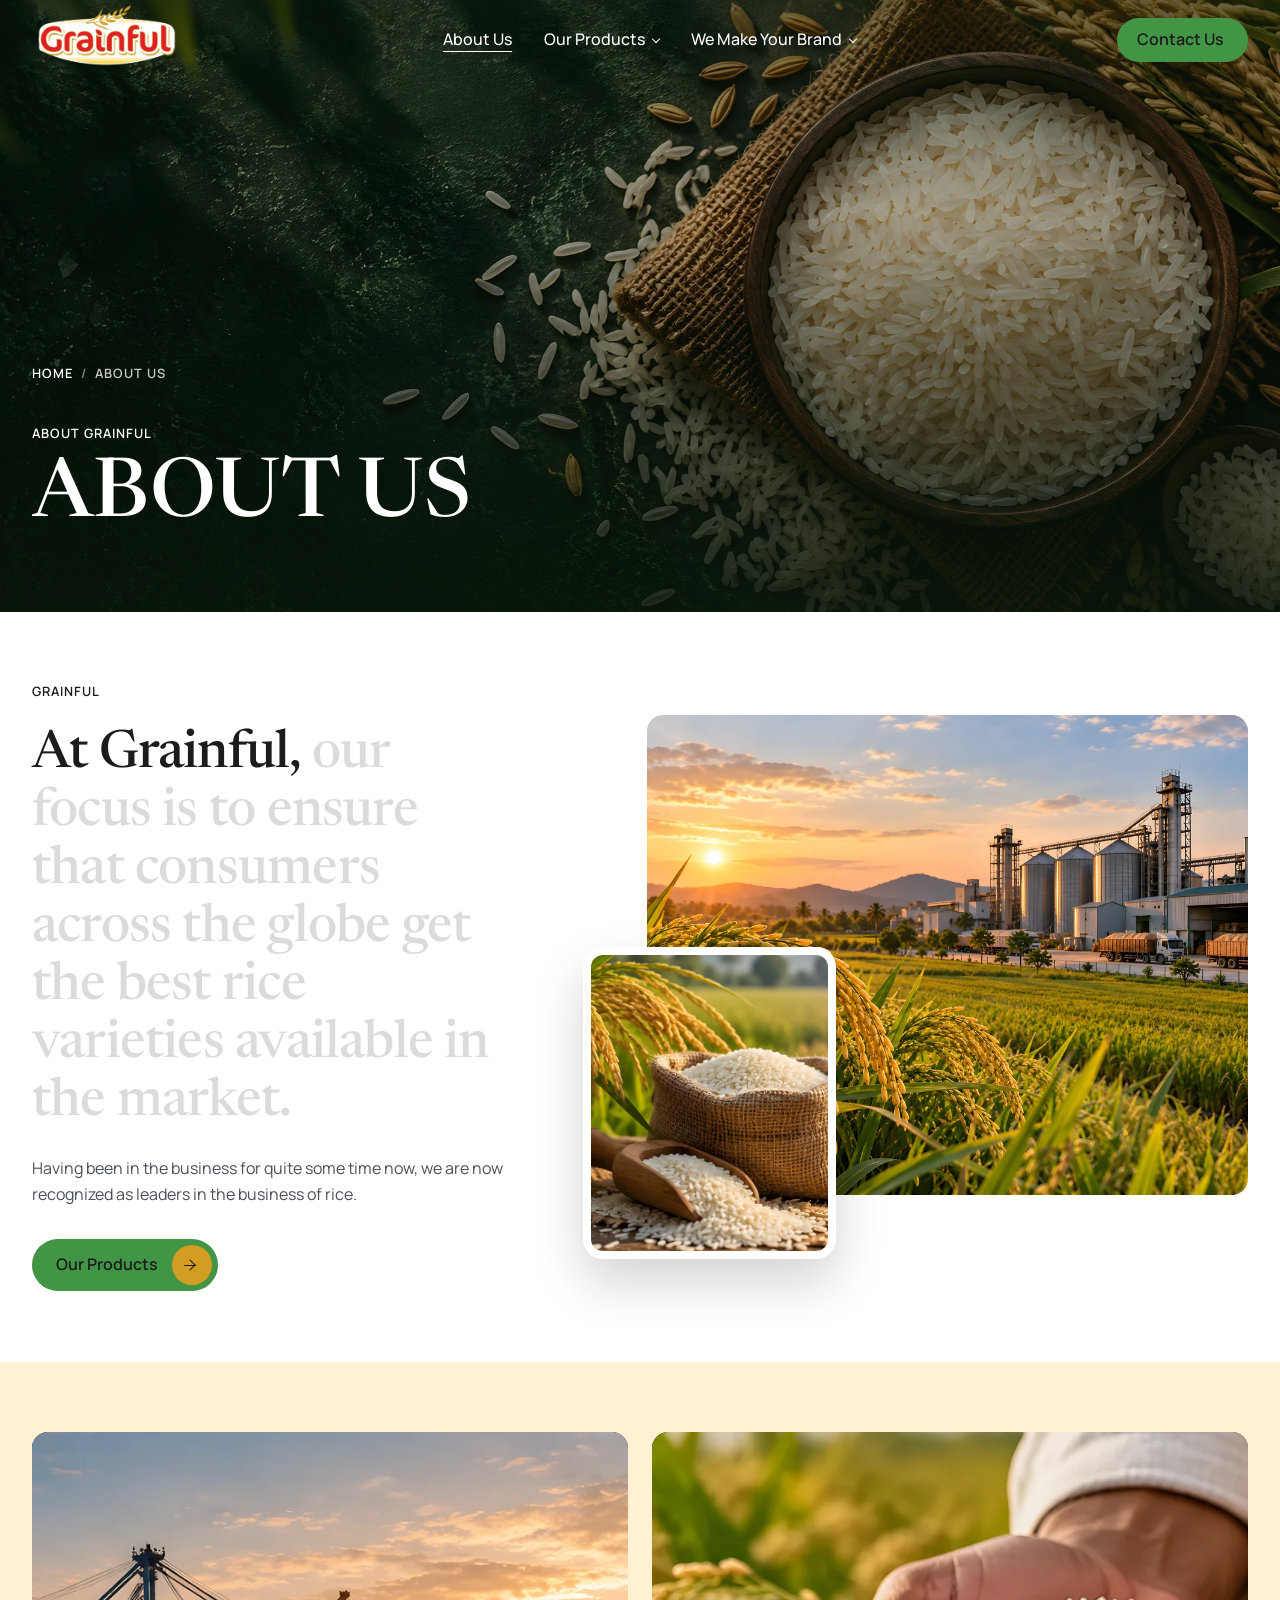
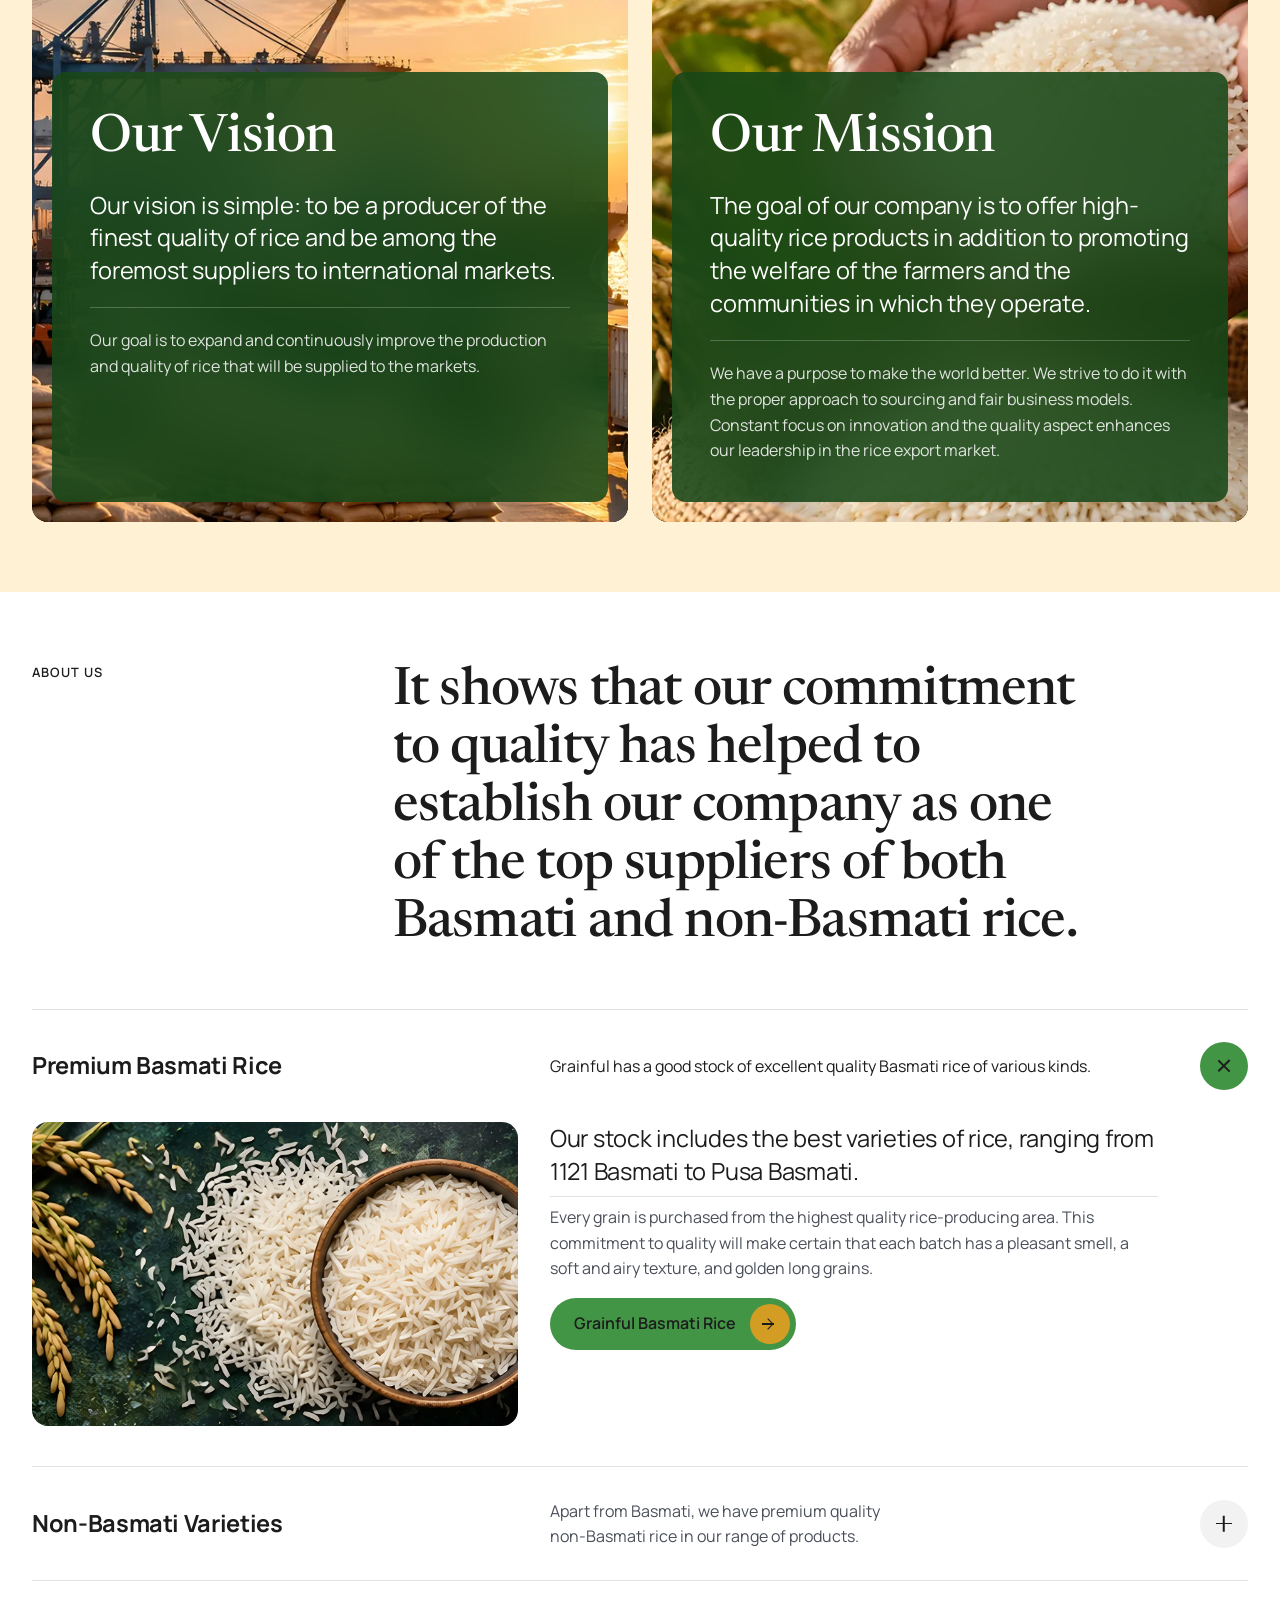
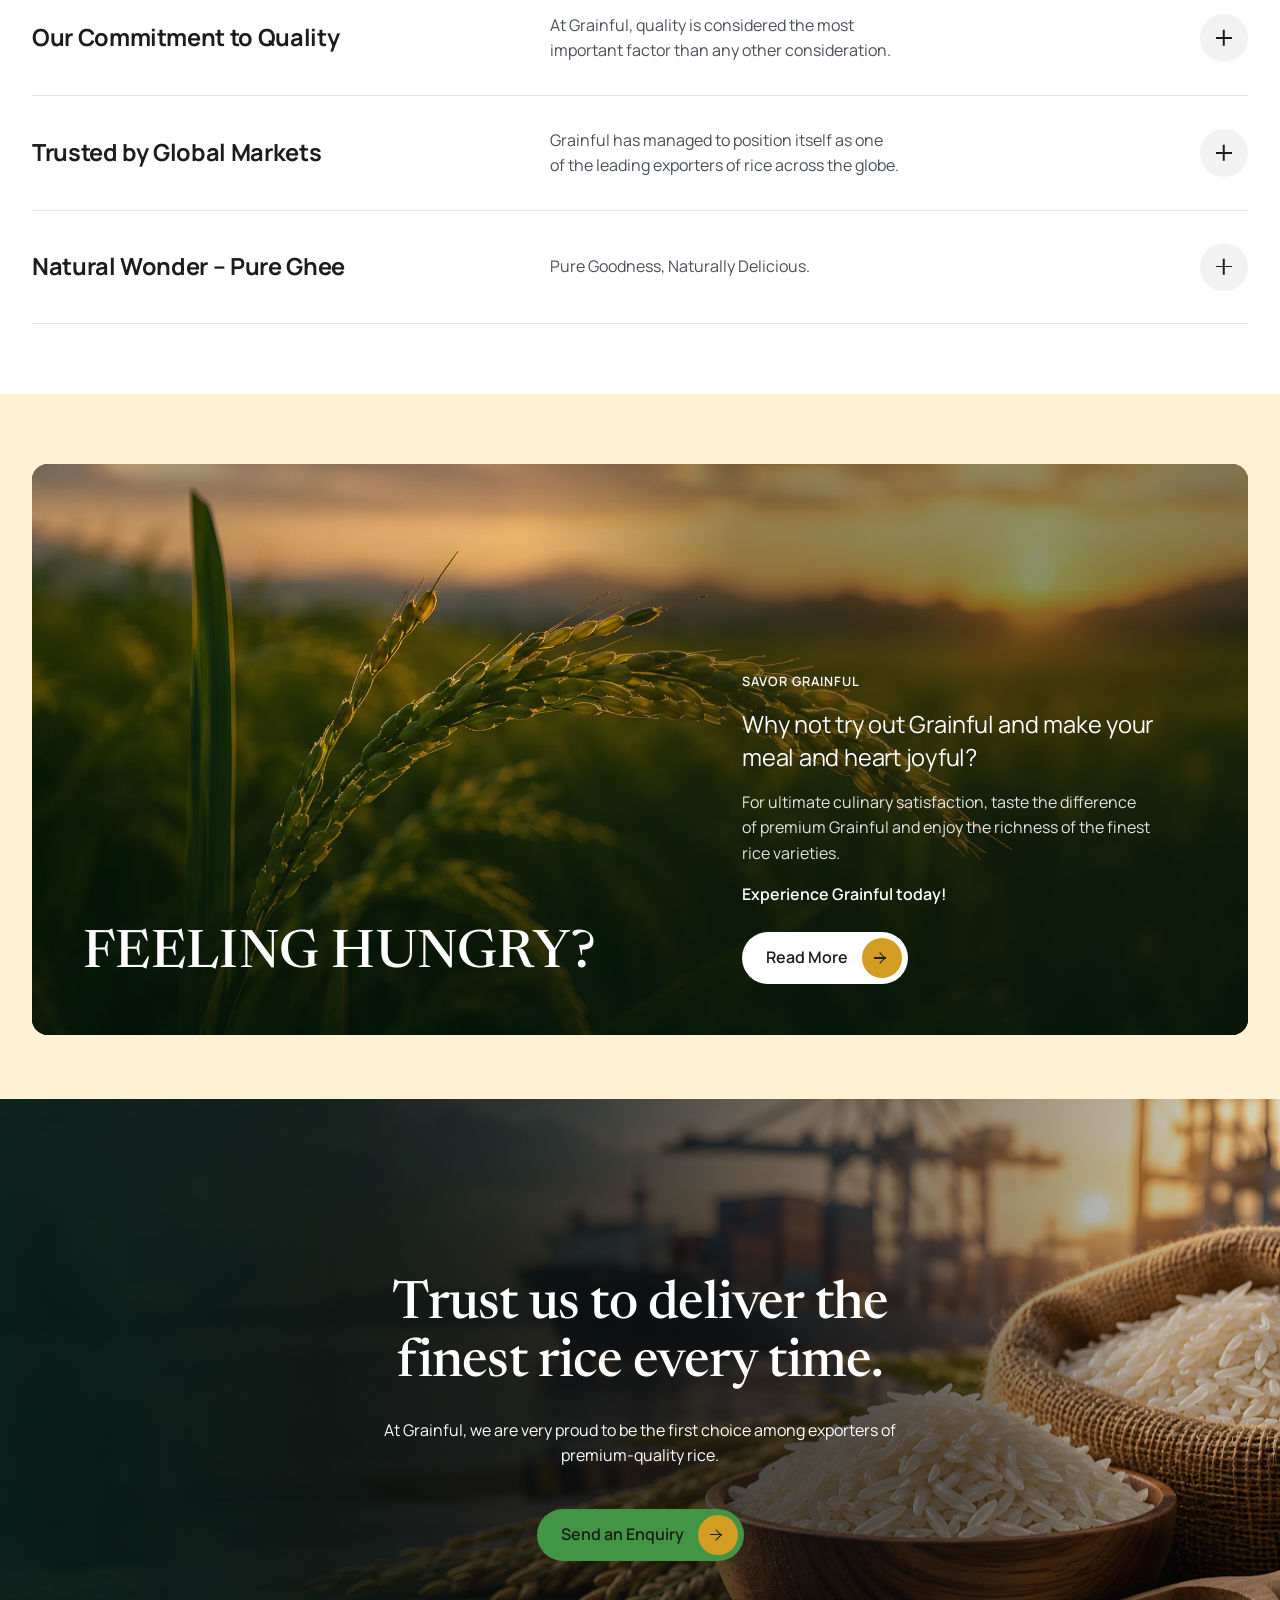
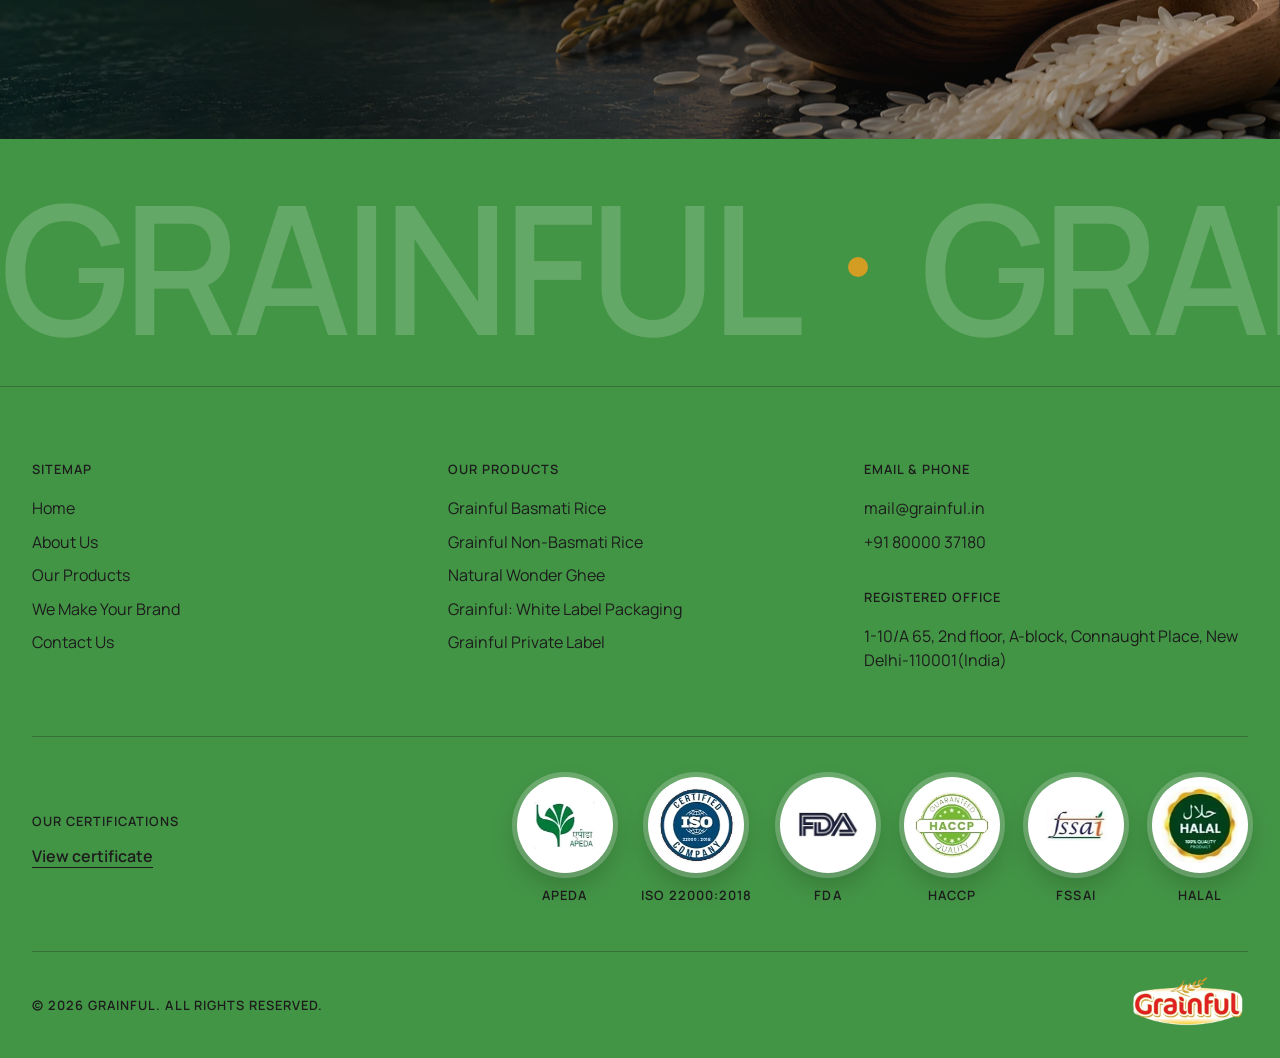
==== about-us/index.html @ a6c2070d "Sona Masoori grade photos: client's own Raw, Steam and Sella images Co-Authored-By: Claude Opus 5.5 " ====
<!DOCTYPE html>
<html lang="en">
<head>
  <meta charset="UTF-8">
  <meta name="viewport" content="width=device-width, initial-scale=1">
  <title>About Us – Grainful</title>
  <meta name="description" content="At Grainful, our focus is to ensure that consumers across the globe get the best rice varieties available in the market.">
  <link rel="canonical" href="../about-us/">
  <meta name="theme-color" content="#439546">
  <meta property="og:type" content="website">
  <meta property="og:site_name" content="Grainful">
  <meta property="og:title" content="About Us – Grainful">
  <meta property="og:description" content="At Grainful, our focus is to ensure that consumers across the globe get the best rice varieties available in the market.">
  <meta property="og:url" content="https://grainful.in/about-us/">
  <meta property="og:image" content="https://grainful.in/wp-content/uploads/2024/09/DC-D0002-JAN-DCC04-GRAINFUL-LOGO-06-01-2025.jpg">
  <link rel="icon" href="../assets/img/grainful-logo-360.webp">
  <link rel="preload" as="font" type="font/woff2" href="../assets/fonts/Manrope-Variable.woff2" crossorigin>
  <link rel="preload" as="font" type="font/woff2" href="../assets/fonts/Newsreader-Variable.woff2" crossorigin>
  <link rel="preload" as="image" href="../assets/img/pages/about-hero.webp" imagesrcset="../assets/img/pages/about-hero-1200.webp 1200w, ../assets/img/pages/about-hero.webp 2560w" imagesizes="100vw">
  <link rel="stylesheet" href="../assets/css/styles.css?v=49f66cb5fb">
</head>
<body>
  <a class="skip" href="#main">Skip to content</a>

  <!-- Header (Himon): logo left, links centre (Our Products and We Make Your Brand open their pages on hover / focus),
       one button right; transparent over the top photo, white once scrolled -->
  <header class="hdr" data-hdr>
    <div class="wrap hdr-in">
      <a class="hdr-logo" href="../"><img src="../assets/img/grainful-logo-360.webp" srcset="../assets/img/grainful-logo-360.webp 360w, ../assets/img/grainful-logo.webp 721w" sizes="150px" alt="Grainful" width="360" height="173"></a>
      <nav class="nav" id="nav" aria-label="Main">
        <ul class="nav-list" role="list">
          <li><a href="../about-us/" aria-current="page">About Us</a></li>
          <li class="has-sub"><a href="../our-products/">Our Products</a>
            <div class="nav-sub"><ul class="nav-sub-in" role="list"><li><a href="../grainful-basmati-rice/">Grainful Basmati Rice</a></li><li><a href="../grainful-non-basmati-rice/">Grainful Non-Basmati Rice</a></li><li><a href="../natural-wonder-ghee/">Natural Wonder Ghee</a></li></ul></div>
          </li>
          <li class="has-sub"><a href="../we-make-your-brand/">We Make Your Brand</a>
            <div class="nav-sub"><ul class="nav-sub-in" role="list"><li><a href="../grainful-white-label-packaging/">Grainful: White Label Packaging</a></li><li><a href="../grainful-private-label/">Grainful Private Label</a></li></ul></div>
          </li>
          <li class="nav-cta-m"><a href="../contact-us/">Contact Us</a></li>
        </ul>
      </nav>
      <a class="btn btn--sm hdr-cta" href="../contact-us/"><span>Contact Us</span></a>
      <button class="burger" type="button" aria-expanded="false" aria-controls="nav" data-burger><span class="sr-only">Menu</span><span class="burger-lines" aria-hidden="true"></span></button>
    </div>
  </header>

  <main id="main" class="inner">
    <!-- Page head (as the home page's hero): grainful.in's banner photo settling under the green shade, the trail of
         pages, the mono label and the title rising line by line -->
    <section class="pg-hero pg-hero--v2">
      <img class="pg-hero-img pg-hero-img--about" src="../assets/img/pages/about-hero.webp" srcset="../assets/img/pages/about-hero-1200.webp 1200w, ../assets/img/pages/about-hero.webp 2560w" sizes="100vw" alt="" width="2560" height="943" fetchpriority="high">
      <div class="wrap pg-hero-in">
        <nav class="crumbs" aria-label="Breadcrumb"><ol role="list"><li><a href="../">Home</a></li><li><span aria-current="page">About Us</span></li></ol></nav>
        <div class="rv-mask pg-hero-label"><p class="label" data-reveal="mask">About Grainful</p></div>
        <h1 class="pg-title"><span class="rv-mask pg-tl"><span data-reveal="mask">About Us</span></span></h1>
      </div>
    </section>

    <!-- Who we are (built as the home page's About): the statement filling in word by word as it scrolls up, the line
         after it and the way on, beside a photo pair — the fields and the mill, a farmer in his field framed over its corner -->
    <section class="pg-sec who" aria-labelledby="ab-intro">
      <div class="wrap who-in">
        <div class="who-txt">
          <div class="rv-mask"><p class="label" data-reveal="mask">Grainful</p></div>
          <h2 id="ab-intro" class="pg-fill who-h" data-fill><span class="fw">At</span> <span class="fw">Grainful,</span> <span class="fw">our</span> <span class="fw">focus</span> <span class="fw">is</span> <span class="fw">to</span> <span class="fw">ensure</span> <span class="fw">that</span> <span class="fw">consumers</span> <span class="fw">across</span> <span class="fw">the</span> <span class="fw">globe</span> <span class="fw">get</span> <span class="fw">the</span> <span class="fw">best</span> <span class="fw">rice</span> <span class="fw">varieties</span> <span class="fw">available</span> <span class="fw">in</span> <span class="fw">the</span> <span class="fw">market.</span></h2>
          <p class="who-p" data-reveal>Having been in the business for quite some time now, we are now recognized as leaders in the business of rice.</p>
          <div data-reveal><a class="btn" href="../our-products/"><span>Our Products</span><i class="btn-arrow" aria-hidden="true"></i></a></div>
        </div>
        <div class="who-pics">
          <figure class="who-main" data-reveal="rise"><img src="../assets/img/pages/about-mill-field.webp" srcset="../assets/img/pages/about-mill-field-1200.webp 1200w, ../assets/img/pages/about-mill-field.webp 2400w" sizes="(max-width: 860px) 100vw, 45vw" alt="Ripe rice in a paddy field at sunset, with a rice mill, silos and loaded trucks behind it" width="2400" height="1600" loading="lazy"></figure>
          <figure class="who-small" data-reveal="rise"><img src="../assets/img/pages/about-sack.webp" srcset="../assets/img/pages/about-sack-600.webp 600w, ../assets/img/pages/about-sack.webp 1000w" sizes="(max-width: 860px) 42vw, 18vw" alt="A jute sack of white rice and a wooden scoop spilling rice, with rice ears and a field behind" width="1000" height="1087" loading="lazy"></figure>
        </div>
      </div>
    </section>

    <!-- Our aim: vision and mission as two tall photo cards, each statement on a frosted deep-green panel (the home
         page's About cards) — the port for international markets, hands holding rice for the farmers and communities -->
    <section class="pg-sec pg-sec--cream" aria-label="Our vision and mission">
      <div class="wrap">
        <ul class="aim2" role="list">
          <li class="aim2-card" data-reveal="rise">
            <img class="aim2-img" srcset="../assets/img/pages/about-vision-port-900.webp 900w, ../assets/img/pages/about-vision-port.webp 1800w" sizes="(max-width: 860px) 100vw, 45vw" src="../assets/img/pages/about-vision-port.webp" alt="A rice port at sunset: cranes, a cargo ship, containers on trucks and stacked rice sacks being moved by forklifts" width="1800" height="1556" loading="lazy">
            <div class="aim2-glass">
              <div class="rv-mask"><h2 class="aim2-h" data-reveal="mask">Our Vision</h2></div>
              <p class="aim2-lead">Our vision is simple: to be a producer of the finest quality of rice and be among the foremost suppliers to international markets.</p>
              <p class="aim2-p">Our goal is to expand and continuously improve the production and quality of rice that will be supplied to the markets.</p>
            </div>
          </li>
          <li class="aim2-card" data-reveal="rise">
            <img class="aim2-img" srcset="../assets/img/pages/about-mission-hands-900.webp 900w, ../assets/img/pages/about-mission-hands.webp 1800w" sizes="(max-width: 860px) 100vw, 45vw" src="../assets/img/pages/about-mission-hands.webp" alt="A farmer’s hands holding white rice over a jute sack, with ripe rice ears behind" width="1800" height="1578" loading="lazy">
            <div class="aim2-glass">
              <div class="rv-mask"><h2 class="aim2-h" data-reveal="mask">Our Mission</h2></div>
              <p class="aim2-lead">The goal of our company is to offer high-quality rice products in addition to promoting the welfare of the farmers and the communities in which they operate.</p>
              <p class="aim2-p">We have a purpose to make the world better. We strive to do it with the proper approach to sourcing and fair business models. Constant focus on innovation and the quality aspect enhances our leadership in the rice export market.</p>
            </div>
          </li>
        </ul>
      </div>
    </section>

    <!-- What we offer and why we are trusted: a list; each row opens to its photo and the full story -->
    <section class="pg-sec" aria-labelledby="ab-pillars">
      <div class="wrap">
        <div class="split pg-split-gap">
          <div class="rv-mask"><p class="label" data-reveal="mask">About Us</p></div>
          <div class="rv-mask"><h2 id="ab-pillars" class="pg-stmt" data-reveal="mask">It shows that our commitment to quality has helped to establish our company as one of the top suppliers of both Basmati and non-Basmati rice.</h2></div>
        </div>
        <ul class="acc" role="list">
          <li class="acc-item is-open" data-acc-item data-reveal>
            <h3 class="acc-h"><button class="acc-btn" type="button" aria-expanded="true" aria-controls="acc-0" data-acc-btn><span class="acc-t">Premium Basmati Rice</span><span class="acc-lead">Grainful has a good stock of excellent quality Basmati rice of various kinds.</span><span class="acc-plus" aria-hidden="true"></span></button></h3>
            <div class="acc-more" id="acc-0"><div class="acc-in"><div class="acc-grid">
              <figure class="acc-img"><img src="../assets/img/pages/acc-basmati.webp" alt="Long-grain basmati rice in a wooden bowl and spilled across dark green stone, with rice ears" width="1600" height="968" loading="lazy"></figure>
              <div class="acc-txt">
                <p class="acc-big">Our stock includes the best varieties of rice, ranging from 1121 Basmati to Pusa Basmati.</p>
                <p class="acc-p">Every grain is purchased from the highest quality rice-producing area. This commitment to quality will make certain that each batch has a pleasant smell, a soft and airy texture, and golden long grains.</p>
                <div><a class="btn" href="../grainful-basmati-rice/"><span>Grainful Basmati Rice</span><i class="btn-arrow" aria-hidden="true"></i></a></div>
              </div>
            </div></div></div>
          </li>
          <li class="acc-item" data-acc-item data-reveal>
            <h3 class="acc-h"><button class="acc-btn" type="button" aria-expanded="false" aria-controls="acc-1" data-acc-btn><span class="acc-t">Non-Basmati Varieties</span><span class="acc-lead">Apart from Basmati, we have premium quality non-Basmati rice in our range of products.</span><span class="acc-plus" aria-hidden="true"></span></button></h3>
            <div class="acc-more" id="acc-1"><div class="acc-in"><div class="acc-grid">
              <figure class="acc-img"><img src="../assets/img/pages/acc-varieties.webp" alt="Bowls of white, red, short-grain and parboiled rice on a wooden board" width="1600" height="968" loading="lazy"></figure>
              <div class="acc-txt">
                <p class="acc-big">These varieties come from the most productive lands of India.</p>
                <p class="acc-p">Whether the rice is required for consumption on a daily basis or on a festive occasion, we have products that fit the need. With Grainful customers find that they can enjoy superior quality rice that can be prepared in different ways to suit the consumer’s taste buds.</p>
                <div><a class="btn" href="../grainful-non-basmati-rice/"><span>Grainful Non-Basmati Rice</span><i class="btn-arrow" aria-hidden="true"></i></a></div>
              </div>
            </div></div></div>
          </li>
          <li class="acc-item" data-acc-item data-reveal>
            <h3 class="acc-h"><button class="acc-btn" type="button" aria-expanded="false" aria-controls="acc-2" data-acc-btn><span class="acc-t">Our Commitment to Quality</span><span class="acc-lead">At Grainful, quality is considered the most important factor than any other consideration.</span><span class="acc-plus" aria-hidden="true"></span></button></h3>
            <div class="acc-more" id="acc-2"><div class="acc-in"><div class="acc-grid">
              <figure class="acc-img"><img src="../assets/img/pages/acc-quality.webp" alt="Rice passing under lit inspection units on a sorting line" width="1600" height="968" loading="lazy"></figure>
              <div class="acc-txt">
                <p class="acc-big">We incorporate modern technology in farming while embracing conventional practices of farming.</p>
                <p class="acc-p">This means that every grain that is processed is GMO-free and rich in its natural nutritional value. From the fields to your kitchen, we make sure our rice meets the highest standards.</p>
              </div>
            </div></div></div>
          </li>
          <li class="acc-item" data-acc-item data-reveal>
            <h3 class="acc-h"><button class="acc-btn" type="button" aria-expanded="false" aria-controls="acc-3" data-acc-btn><span class="acc-t">Trusted by Global Markets</span><span class="acc-lead">Grainful has managed to position itself as one of the leading exporters of rice across the globe.</span><span class="acc-plus" aria-hidden="true"></span></button></h3>
            <div class="acc-more" id="acc-3"><div class="acc-in"><div class="acc-grid">
              <figure class="acc-img"><img src="../assets/img/pages/acc-markets.webp" alt="A forklift loading sacks of rice beside a container ship at a port" width="1600" height="968" loading="lazy"></figure>
              <div class="acc-txt">
                <p class="acc-big">Some of our products are consumed by consumers from many countries all over the world.</p>
                <p class="acc-p">Our customers trust us because we have maintained high-quality rice that is consistent with their expectations. Every shipment is a manifestation of our commitment to quality.</p>
              </div>
            </div></div></div>
          </li>
          <li class="acc-item" data-acc-item data-reveal>
            <h3 class="acc-h"><button class="acc-btn" type="button" aria-expanded="false" aria-controls="acc-4" data-acc-btn><span class="acc-t">Natural Wonder – Pure Ghee</span><span class="acc-lead">Pure Goodness, Naturally Delicious.</span><span class="acc-plus" aria-hidden="true"></span></button></h3>
            <div class="acc-more" id="acc-4"><div class="acc-in"><div class="acc-grid">
              <figure class="acc-img"><img src="../assets/img/pages/acc-ghee.webp" alt="Golden ghee pouring from a wooden spoon into a glass jar beside a brass pot" width="1600" height="968" loading="lazy"></figure>
              <div class="acc-txt">
                <p class="acc-big">Experience the rich aroma, authentic taste, and golden goodness of Natural Wonder Ghee.</p>
                <p class="acc-p">Perfect for everyday cooking, traditional Indian dishes, and adding a delicious finishing touch to your meals. From soft rotis to homemade sweets, bring a touch of richness and tradition to every bite.</p>
                <p class="acc-list-h">Why Choose Natural Wonder Ghee?</p>
                <ul class="ticks acc-ticks" role="list">
                  <li><svg class="tick" viewBox="0 0 24 24" aria-hidden="true" focusable="false"><circle cx="12" cy="12" r="12"/><path d="M7 12.5l3.2 3.2L17 9"/></svg><span>Rich, authentic flavour</span></li>
                  <li><svg class="tick" viewBox="0 0 24 24" aria-hidden="true" focusable="false"><circle cx="12" cy="12" r="12"/><path d="M7 12.5l3.2 3.2L17 9"/></svg><span>Delicious aroma and smooth texture</span></li>
                  <li><svg class="tick" viewBox="0 0 24 24" aria-hidden="true" focusable="false"><circle cx="12" cy="12" r="12"/><path d="M7 12.5l3.2 3.2L17 9"/></svg><span>Perfect for cooking, frying, and traditional sweets</span></li>
                  <li><svg class="tick" viewBox="0 0 24 24" aria-hidden="true" focusable="false"><circle cx="12" cy="12" r="12"/><path d="M7 12.5l3.2 3.2L17 9"/></svg><span>A versatile addition to your everyday meals</span></li>
                </ul>
                <p class="acc-tag">Natural Wonder Ghee – A Golden Touch to Every Meal.</p>
                <div><a class="btn" href="../natural-wonder-ghee/"><span>Natural Wonder Ghee</span><i class="btn-arrow" aria-hidden="true"></i></a></div>
              </div>
            </div></div></div>
          </li>
        </ul>
      </div>
    </section>

    <!-- Savor Grainful, built as the home page's hero: a photo panel under the hero's green shade (the photo settling from
         112%), the question in the hero's headline type at the foot on the left, the label, invitation and button on the
         right (columns 9–12) -->
    <section class="pg-sec pg-sec--cream savor2-sec" aria-labelledby="ab-savor">
      <div class="wrap">
        <div class="savor2" data-reveal="rise">
          <img class="savor2-img" src="../assets/img/pages/about-savor-v2.webp" srcset="../assets/img/pages/about-savor-v2-1200.webp 1200w, ../assets/img/pages/about-savor-v2.webp 2560w" sizes="100vw" alt="A ripening rice ear in a paddy field at sunset" width="2560" height="966" loading="lazy">
          <div class="savor2-in">
            <div class="rv-mask savor2-hm"><h2 id="ab-savor" class="savor2-h" data-reveal="mask">Feeling hungry?</h2></div>
            <div class="savor2-side">
              <p class="label savor2-label" data-reveal>Savor Grainful</p>
              <p class="savor2-lead" data-reveal>Why not try out Grainful and make your meal and heart joyful?</p>
              <p class="savor2-p" data-reveal>For ultimate culinary satisfaction, taste the difference of premium Grainful and enjoy the richness of the finest rice varieties.</p>
              <p class="savor2-strong" data-reveal>Experience Grainful today!</p>
              <div data-reveal><a class="btn btn--light" href="../we-make-your-brand/"><span>Read More</span><i class="btn-arrow" aria-hidden="true"></i></a></div>
            </div>
          </div>
        </div>
      </div>
    </section>

  </main>

  <!-- Closing call to action + footer (Himon): photo band with a centred line and button, then the green footer with the
       site map and contact details, and the name set very large at the foot -->
  <section class="cta cta--port" aria-labelledby="cta-title">
    <img class="cta-img" src="../assets/img/cta-port.webp" srcset="../assets/img/cta-port-800.webp 800w, ../assets/img/cta-port.webp 2560w" sizes="100vw" alt="" width="2560" height="1441" loading="lazy">
    <div class="wrap cta-in" data-reveal>
      <h2 id="cta-title" class="cta-title">Trust us to deliver the finest rice every time.</h2>
      <p class="cta-text">At Grainful, we are very proud to be the first choice among exporters of premium-quality rice.</p>
      <a class="btn" href="../contact-us/"><span>Send an Enquiry</span><i class="btn-arrow" aria-hidden="true"></i></a>
    </div>
  </section>

  <footer class="ftr">
    <!-- the name set very large, sliding left without end (two identical halves; stops with reduced motion) -->
    <div class="ftr-mega" aria-hidden="true"><div class="ftr-mega-track"><span class="ftr-word">GRAINFUL</span><i class="ftr-dot"></i><span class="ftr-word">GRAINFUL</span><i class="ftr-dot"></i><span class="ftr-word">GRAINFUL</span><i class="ftr-dot"></i><span class="ftr-word">GRAINFUL</span><i class="ftr-dot"></i><span class="ftr-word">GRAINFUL</span><i class="ftr-dot"></i><span class="ftr-word">GRAINFUL</span><i class="ftr-dot"></i></div></div>
    <div class="wrap">
      <div class="ftr-grid">
        <div>
          <h2 class="flabel">Sitemap</h2>
          <ul class="flist" role="list">
            <li><a href="../">Home</a></li>
            <li><a href="../about-us/">About Us</a></li>
            <li><a href="../our-products/">Our Products</a></li>
            <li><a href="../we-make-your-brand/">We Make Your Brand</a></li>
            <li><a href="../contact-us/">Contact Us</a></li>
          </ul>
        </div>
        <div>
          <h2 class="flabel">Our Products</h2>
          <ul class="flist" role="list">
            <li><a href="../grainful-basmati-rice/">Grainful Basmati Rice</a></li>
            <li><a href="../grainful-non-basmati-rice/">Grainful Non-Basmati Rice</a></li>
            <li><a href="../natural-wonder-ghee/">Natural Wonder Ghee</a></li>
            <li><a href="../grainful-white-label-packaging/">Grainful: White Label Packaging</a></li>
            <li><a href="../grainful-private-label/">Grainful Private Label</a></li>
          </ul>
        </div>
        <div>
          <h2 class="flabel">Email &amp; Phone</h2>
          <ul class="flist" role="list">
            <li><a href="mailto:mail@grainful.in">mail@grainful.in</a></li>
            <li><a href="tel:+918000037180">+91 80000 37180</a></li>
          </ul>
          <h2 class="flabel flabel--gap">Registered Office</h2>
          <address>1-10/A 65, 2nd floor, A-block, Connaught Place, New Delhi-110001(India)</address>
        </div>
      </div>
      <!-- Our certifications: the six badges from grainful.in's certificate, each on a white medallion of the same size
           with its name beneath; the link opens the full certificate -->
      <div class="ftr-certs">
        <div class="ftr-certs-head">
          <h2 class="flabel">Our Certifications</h2>
          <a class="ftr-certs-link" href="../assets/img/pages/certificate.webp" target="_blank" rel="noopener">View certificate<span class="sr-only"> (opens in a new tab)</span></a>
        </div>
        <ul class="seals" role="list">
          <li class="seal seal--mark"><span class="seal-disc"><img src="../assets/img/certs/apeda.webp" alt="" width="208" height="162" loading="lazy"></span><span class="seal-name">APEDA</span></li>
          <li class="seal"><span class="seal-disc"><img src="../assets/img/certs/iso.webp" alt="" width="284" height="282" loading="lazy"></span><span class="seal-name">ISO 22000:2018</span></li>
          <li class="seal seal--mark"><span class="seal-disc"><img src="../assets/img/certs/fda.webp" alt="" width="266" height="116" loading="lazy"></span><span class="seal-name">FDA</span></li>
          <li class="seal"><span class="seal-disc"><img src="../assets/img/certs/haccp.webp" alt="" width="296" height="256" loading="lazy"></span><span class="seal-name">HACCP</span></li>
          <li class="seal seal--mark"><span class="seal-disc"><img src="../assets/img/certs/fssai.webp" alt="" width="192" height="100" loading="lazy"></span><span class="seal-name">FSSAI</span></li>
          <li class="seal"><span class="seal-disc"><img src="../assets/img/certs/halal.webp" alt="" width="212" height="214" loading="lazy"></span><span class="seal-name">Halal</span></li>
        </ul>
      </div>
      <div class="ftr-bottom">
        <p>© <span data-year>2026</span> Grainful. All Rights Reserved.</p>
        <a class="ftr-logo" href="../"><img src="../assets/img/grainful-logo-360.webp" alt="Grainful home" width="360" height="173" loading="lazy"></a>
      </div>
    </div>
  </footer>

  <script src="../assets/js/main.js?v=20546c6482" defer></script>
</body>
</html>
---- assets/css/styles.css ----
/* ==========================================================================
   Grainful – Homepage on the Himon template (himon.framer.website)
   Layout, type scale and section patterns follow Himon: Geist / Geist Mono, a label column on the left of large
   statements, very large titles, pill buttons, coloured tiles, a band with a running step line, a photo call to action
   and a footer with the name set very large.
   Colours come from the Grainful logo and site (client decision, Oct 2026):
     green #439546  grainful.in brand green: buttons, How We Work band, footer
     red   #e31e25  logo wordmark: highlights (the reviews card, "Read more" links)
     gold  #d39d23  logo wheat ear: small details (the arrow circle in buttons, step markers)
     cream #fff2d4  logo glow: Our Assurance band
   Contrast: white on green is 3.6:1, so text on green is large (≥ 24px) when white and ink (#1c1c1c, 4.6:1) otherwise.
   White on red is 4.7:1. Gold is never used for text.
   ========================================================================== */

/* Type (client spec, 27 Oct 2026): Newsreader for the hero H1 and section H2s, Manrope for everything else (H3s, text,
   navigation, buttons, labels). Both SIL OFL, latin subset; Newsreader carries its optical-size axis. */
@font-face { font-family: "Manrope"; src: url("../fonts/Manrope-Variable.woff2") format("woff2"); font-weight: 200 800; font-display: swap; }
@font-face { font-family: "Newsreader"; src: url("../fonts/Newsreader-Variable.woff2") format("woff2"); font-weight: 200 800; font-display: swap; }

:root {
  --green: #439546;
  --red: #e31e25;
  --gold: #d39d23;
  --cream: #fff2d4;
  --ink: #1c1c1c;
  --grey: #4a4f59;
  --muted: #696a6d;
  --mist: #f2f2f2;
  --white: #ffffff;
  --line: rgba(28, 28, 28, .12);
  --head: "Manrope", "Helvetica Neue", Arial, sans-serif;
  --sans: "Manrope", "Helvetica Neue", Arial, sans-serif;
  --serif: "Newsreader", Georgia, "Times New Roman", serif;
  --mono: var(--sans); /* the small uppercase labels were Geist Mono; they are now Manrope eyebrows */
  /* the type scale: desktop (1440px) / phone (390px), fluid in between */
  --fs-h1: clamp(2.875rem, 1.9rem + 4vw, 5.5rem);          /* 88 / 46 */
  --fs-h2: clamp(2.1875rem, 1.7rem + 2vw, 3.5rem);         /* 56 / 35 */
  --fs-h3: clamp(1.3125rem, 1.243rem + .286vw, 1.5rem);    /* 24 / 21 */
  --fs-body: 1rem;                                         /* 16 / 16 */
  --fs-eyebrow: clamp(.75rem, .727rem + .095vw, .8125rem); /* 13 / 12 */
  --pad: 2rem;
  --gap: 6.5rem; /* the space at the top and foot of a home page section (was 9rem: too much between sections) */
  --ease: cubic-bezier(.22, .61, .36, 1);
}

*, *::before, *::after { box-sizing: border-box; }
html { -webkit-text-size-adjust: 100%; scroll-behavior: smooth; }
body { margin: 0; background: var(--white); color: var(--ink); font-family: var(--sans); font-size: var(--fs-body); line-height: 1.6; letter-spacing: 0; -webkit-font-smoothing: antialiased; }
img { display: block; max-width: 100%; height: auto; }
h1, h2, h3, p, dl, dd, figure, blockquote, ul, ol { margin: 0; }
ul[role="list"], ol[role="list"] { padding: 0; list-style: none; }
h1, h2, h3 { text-wrap: balance; } /* even heading lines */
p, figcaption { text-wrap: pretty; } /* no single word left alone on a last line */
a { color: inherit; }
button { font: inherit; color: inherit; }
:focus-visible { outline: 2px solid var(--red); outline-offset: 3px; }
.sr-only { position: absolute !important; width: 1px; height: 1px; padding: 0; margin: -1px; overflow: hidden; clip: rect(0 0 0 0); white-space: nowrap; border: 0; }
.skip { position: absolute; left: 1rem; top: -4rem; z-index: 100; padding: .75rem 1rem; border-radius: 2rem; background: var(--ink); color: var(--white); text-decoration: none; }
.skip:focus { top: 1rem; }

.wrap { width: 100%; max-width: 90rem; margin: 0 auto; padding: 0 var(--pad); }

/* Himon's small mono label (no marker: Grainful uses none) */
.label { font-family: var(--mono); font-size: .875rem; font-weight: 400; line-height: 1.5; letter-spacing: .02em; text-transform: uppercase; color: var(--ink); }

/* large statements: a label column on the left, the statement from about a quarter in */
.split { display: grid; grid-template-columns: minmax(0, 1fr) minmax(0, 2.6fr); gap: 2rem; align-items: start; }
.statement { font-size: clamp(2rem, 4.45vw, 4rem); font-weight: 500; line-height: 1.1; letter-spacing: -.05em; color: var(--ink); }
.mega { font-size: clamp(3.5rem, 8.4vw, 7.5rem); font-weight: 500; line-height: 1; letter-spacing: -.04em; color: var(--ink); }

/* pill button (Himon): label + round arrow. Green with ink text, 4.6:1 */
.btn {
  display: inline-flex; align-items: center; gap: .875rem; min-height: 3.25rem; padding: .375rem .375rem .375rem 1.5rem;
  border-radius: 3rem; background: var(--green); color: var(--ink); font-size: 1rem; font-weight: 600; letter-spacing: -.01em;
  text-decoration: none; transition: background-color .3s var(--ease);
}
.btn:hover { background: #4fa752; }
.btn--sm { min-height: 2.75rem; padding-left: 1.25rem; font-size: .9375rem; }
.btn-arrow { position: relative; display: inline-block; flex: none; width: 2.5rem; height: 2.5rem; border-radius: 50%; background: var(--gold); transition: transform .35s var(--ease); }
.btn--sm .btn-arrow { width: 2rem; height: 2rem; }
.btn-arrow::before { /* arrow → drawn in CSS */
  content: ""; position: absolute; left: 50%; top: 50%; width: .5rem; height: .5rem; margin: -.25rem 0 0 -.375rem;
  border-top: 1.5px solid var(--ink); border-right: 1.5px solid var(--ink); transform: rotate(45deg);
}
.btn-arrow::after { content: ""; position: absolute; left: 50%; top: 50%; width: .75rem; height: 1.5px; margin: -.75px 0 0 -.5rem; background: var(--ink); }
.btn:hover .btn-arrow { transform: rotate(-45deg); }
.btn:not(:has(.btn-arrow)) { padding-right: 1.5rem; }

/* ---------- Header ---------- */
.hdr { position: fixed; inset: 0 0 auto; z-index: 50; transition: background-color .35s var(--ease), box-shadow .35s var(--ease); }
.hdr-in { display: flex; align-items: center; gap: 2rem; height: 5rem; }
.hdr-logo { flex: none; }
.hdr-logo img { width: 9.375rem; height: auto; }
.nav { margin: 0 auto; }
.nav-list { display: flex; gap: 2rem; }
.nav-list a { font-size: 1rem; font-weight: 500; letter-spacing: -.02em; color: var(--white); text-decoration: none; }
.nav-list a:hover { text-decoration: underline; text-underline-offset: 6px; }
.nav-cta-m { display: none; }
.hdr.is-solid { background: var(--white); box-shadow: 0 1px 0 var(--line); }
.hdr.is-solid .nav-list a { color: var(--ink); }
.burger { display: none; }

/* ---------- 1. Hero (cominvi.com.mx) ----------
   12 columns: the headline over columns 1–8, label / text / button over 9–12, both just below the middle; at the
   bottom the Pause button left and two 3:2 photo cards (1px light border, 4px corners, a white label bar) over 9–12.
   Switching photo: the new one is clipped to a small frame in the middle (with a white 1px border) and opens to the
   full screen in 1.8s while it settles from 120% to 100%; the shown photo drifts to 106%. Label bar on hover: green,
   and its arrows slide (left one in, right one out). A dark green shade keeps the white text readable. */
:root { --hero-ease: cubic-bezier(.76, 0, .24, 1); }
.hero { position: relative; display: flex; min-height: max(40rem, 100svh); color: var(--white); overflow: hidden; background: #0f1f10; }
.hero::before { /* one smooth shade in a neutral dark (a green tint muddied the client's golden skies): deep under the
     headline (left) and the text on the right, clear across the middle so the photo shows as it is; a light band at the
     top (menu) and foot */
  content: ""; position: absolute; inset: 0; z-index: 1; pointer-events: none;
  background: linear-gradient(90deg, rgba(8, 8, 6, .7) 0%, rgba(8, 8, 6, .6) 32%, rgba(8, 8, 6, .4) 42%, rgba(8, 8, 6, .24) 50%, rgba(8, 8, 6, .2) 54%, rgba(8, 8, 6, .3) 60%, rgba(8, 8, 6, .5) 67%, rgba(8, 8, 6, .66) 75%, rgba(8, 8, 6, .7) 100%),
              linear-gradient(180deg, rgba(8, 8, 6, .35) 0%, rgba(8, 8, 6, 0) 22%, rgba(8, 8, 6, 0) 72%, rgba(8, 8, 6, .45) 100%);
}
.hero-bg { position: absolute; inset: 0; z-index: 0; }
.hero-slide { position: absolute; inset: 0; margin: 0; overflow: hidden; visibility: hidden; }
.hero-slide.is-on { visibility: visible; z-index: 1; }
.hero-slide img { width: 100%; height: 100%; object-fit: cover; object-position: 50% 50%; } /* centred on every screen (client, 27 Oct 2026) */
.hero-slide.is-enter { visibility: visible; z-index: 2; clip-path: inset(var(--hf-y) var(--hf-x) round 4px); }
.hero-slide.is-enter img { transform: scale(1.2); }
.hero-slide.is-enter.is-go { clip-path: inset(0 round 0); transition: clip-path 1.8s var(--hero-ease); }
.hero-slide.is-enter.is-go img { transform: none; transition: transform 1.8s var(--hero-ease); }
.hero-slide.is-on.is-drift img { animation: hero-drift 9s linear forwards; }
@keyframes hero-drift { from { transform: none; } to { transform: scale(1.06); } }
.hero-frame { position: absolute; top: var(--hf-y); bottom: var(--hf-y); left: var(--hf-x); right: var(--hf-x); z-index: 3; border: 1px solid var(--white); border-radius: 4px; opacity: 0; pointer-events: none; }
.hero-frame.is-on { opacity: 1; }
.hero-frame.is-on.is-go { top: 0; bottom: 0; left: 0; right: 0; border-radius: 0; opacity: 0; transition: top 1.8s var(--hero-ease), bottom 1.8s var(--hero-ease), left 1.8s var(--hero-ease), right 1.8s var(--hero-ease), border-radius 1.8s var(--hero-ease), opacity .6s 1.2s; }

.hero-in { position: relative; z-index: 2; display: grid; grid-template-columns: repeat(12, minmax(0, 1fr)); grid-template-rows: 1fr auto .7fr auto; column-gap: 1rem; padding-top: 7rem; padding-bottom: 1.5rem; }
.hero-title { grid-column: 1 / 9; grid-row: 2; align-self: end; font-size: clamp(2.75rem, 6.5vw, 5.5rem); font-weight: 500; line-height: 1; letter-spacing: -.04em; text-transform: uppercase; }
.hl { display: block; overflow: hidden; padding-bottom: .08em; margin-bottom: -.08em; } /* the mask a line rises out of */
.hl-in { display: block; }
.hero-side { grid-column: 9 / 13; grid-row: 2; align-self: end; display: flex; flex-direction: column; align-items: flex-start; gap: 1rem; }
.hero-title { text-shadow: 0 2px 24px rgba(0, 0, 0, .35); }
.hero-side { text-shadow: 0 1px 2px rgba(0, 0, 0, .5), 0 2px 18px rgba(0, 0, 0, .45); } /* a little lift over the busiest parts of a photo */
.hero-side .btn { text-shadow: none; } /* the button's dark label on green needs none */
/* a wide, faint shade behind the label, line and button, so the small white text reads over the brightest part of a photo
   (the white rice of the first image): large and soft enough that it has no visible edge. With the shade above, all
   hero text is 4.5:1 or better behind its letters on every slide (measured on desktops, tablets and phones) */
.hero-side { position: relative; z-index: 0; }
.hero-side::before {
  content: ""; position: absolute; inset: -11rem -14rem -9rem; z-index: -1; pointer-events: none;
  background: radial-gradient(closest-side, rgba(8, 8, 6, .56), rgba(8, 8, 6, .42) 35%, rgba(8, 8, 6, .18) 70%, rgba(8, 8, 6, 0));
}
@media (max-width: 860px) {
  /* phones: the headline runs across the top and the label, line and button across the foot, so the shade runs top to
     bottom instead: deep at both ends, clear in the middle band where the photo shows */
  .hero::before { background: linear-gradient(180deg, rgba(8, 8, 6, .7) 0%, rgba(8, 8, 6, .56) 30%, rgba(8, 8, 6, .18) 44%, rgba(8, 8, 6, .18) 52%, rgba(8, 8, 6, .62) 62%, rgba(8, 8, 6, .8) 100%); }
}
@media (min-width: 861px) and (max-aspect-ratio: 4 / 5) {
  /* upright tablets: a left-to-right shade's clear middle shows as a bright vertical stripe on a tall screen, so the
     shade runs top to bottom here too, clear above and deep over the lower half where the headline and text sit */
  .hero::before { background: linear-gradient(180deg, rgba(8, 8, 6, .5) 0%, rgba(8, 8, 6, .22) 22%, rgba(8, 8, 6, .22) 38%, rgba(8, 8, 6, .62) 52%, rgba(8, 8, 6, .68) 68%, rgba(8, 8, 6, .8) 100%); }
}
.hero-label { color: var(--white); }
.hero-foot { max-width: 26rem; font-size: 1rem; font-weight: 500; line-height: 1.5; }
.hero-side .btn { margin-top: .5rem; }
.hero-bottom { grid-column: 1 / 13; grid-row: 4; display: grid; grid-template-columns: repeat(12, minmax(0, 1fr)); column-gap: 1rem; align-items: end; }
.hero-cards { grid-column: 9 / 13; display: flex; gap: 1rem; }
.hcard { position: relative; flex: 1 1 0; min-width: 0; display: flex; align-items: flex-end; aspect-ratio: 3 / 2; padding: .5rem; overflow: hidden; border: 1px solid rgba(255, 255, 255, .2); border-radius: 4px; color: var(--ink); text-decoration: none; }
.hcard img { position: absolute; inset: 0; width: 100%; height: 100%; object-fit: cover; }
.hbar { position: relative; display: block; width: 100%; height: 1.375rem; overflow: hidden; border-radius: 2px; background: var(--white); transition: background-color .4s var(--ease); }
.hbar-in { position: absolute; top: 0; bottom: 0; left: 3px; right: -3px; display: flex; align-items: center; justify-content: space-between; gap: 4px; transform: translateX(-9px); transition: transform .4s var(--ease); }
.hbar-l { display: flex; align-items: center; gap: 4px; min-width: 0; }
.hbar-arrow { flex: none; width: 6px; height: 10px; }
.hbar-label { overflow: hidden; font-family: var(--mono); font-size: .6875rem; line-height: 1; letter-spacing: .02em; text-transform: uppercase; white-space: nowrap; text-overflow: ellipsis; }
.hcard:hover .hbar, .hcard:focus-visible .hbar { background: var(--green); }
.hcard:hover .hbar-in, .hcard:focus-visible .hbar-in { transform: translateX(3px); }
.hcard:focus-visible { outline: 2px solid var(--white); outline-offset: 3px; }

/* intro (JS only): the photo opens from the frame, the lines rise, the text fades up, the cards rise from below */
.js .hero:not(.is-intro) .hero-slide { visibility: hidden; } /* the first photo waits for its framed opening */
.js .hero:not(.is-intro) .hl-in { transform: translateY(105%); }
.js .hero:not(.is-intro) .hero-foot, .js .hero:not(.is-intro) .hero-side .btn { opacity: 0; transform: translateY(1.5rem); }
.js .hero:not(.is-intro) .hcard:nth-child(1) { transform: translateY(calc(110% + 1.5rem)); } /* fully below the hero edge */
.js .hero:not(.is-intro) .hcard:nth-child(2) { transform: translateY(calc(120% + 1.5rem)); }
.hero.is-intro .hl-in, .hero.is-intro .hero-foot, .hero.is-intro .hero-side .btn, .hero.is-intro .hcard { opacity: 1; transform: none; transition: transform 1.2s var(--hero-ease), opacity 1.2s var(--hero-ease); }
.hero.is-intro .hero-title .hl:nth-child(1) .hl-in { transition-delay: .5s; }
.hero.is-intro .hero-title .hl:nth-child(2) .hl-in { transition-delay: .6s; }
.hero.is-intro .hero-label .hl-in { transition-delay: .65s; }
.hero.is-intro .hero-foot { transition-delay: .75s; }
.hero.is-intro .hero-side .btn { transition-delay: .85s; }
.hero.is-intro .hcard { transition-delay: .9s; }
.hero.is-intro .hcard:nth-child(2) { transition-delay: 1s; }
.hero.is-intro .hcard:hover, .hero.is-intro .hcard:focus-visible { transition-delay: 0s; }
.hero.is-static .hl-in, .hero.is-static .hero-foot, .hero.is-static .hero-side .btn, .hero.is-static .hcard { transition: none; }

/* ---------- 2. About (Harvestam Home One "Why Choose Organic") ----------
   Green band. Photo left (725 x 710 in the template; fixed size, it never grows with the cards). Right: label (ink),
   headline (white, large: 3:1 rule), intro (ink, 4.6:1), white button; then a 2 x 2 grid of frosted cards pulled 20rem
   left over the photo. Card tint is a deep green so white card text measures 5:1 or better over band and photo.
   Cards show title + first sentence; the rest opens below as plain text (no rules) on hover, focus or tap. */
.about { padding: calc(var(--gap) + 1rem) 0; background: var(--green); color: var(--ink); }
.ab-wrap { display: flex; justify-content: space-between; align-items: flex-start; gap: 1.875rem; }
.ab-photo { position: relative; flex: 0 1 45.3125rem; margin: 0; aspect-ratio: 725 / 710; border-radius: 1rem; overflow: hidden; background: rgba(255, 255, 255, .12); }
.ab-photo img { position: absolute; inset: 0; width: 100%; height: 100%; object-fit: cover; object-position: 65% center; } /* the client's farmer photo (27 Oct 2026): keeps the farmer, the rice in his hands, the tractor and the sun in frame */
.ab-right { position: relative; z-index: 1; display: flex; flex-direction: column; flex: 0 1 38.5rem; min-width: 0; }
.ab-head { display: flex; flex-direction: column; align-items: flex-start; max-width: 28.5rem; margin-bottom: 5.625rem; }
.ab-head .label { margin-bottom: 1.8rem; }
.ab-h { font-size: 2.5rem; font-weight: 500; line-height: 1.15; letter-spacing: -.05em; color: var(--white); }
.ab-intro { margin-top: 1.5rem; font-size: 1.0625rem; line-height: 1.6; color: var(--ink); }
.ab-head .btn { margin-top: 2rem; }
.btn--light { background: var(--white); }
.btn--light:hover { background: var(--cream); }
.ab-cards { display: grid; grid-template-columns: repeat(2, minmax(0, 1fr)); gap: 1.875rem; align-items: start; width: calc(100% + 20rem); margin-left: -20rem; }
.ab-card { padding: 1.875rem; border-radius: 1rem; color: var(--white); background: rgba(20, 70, 24, .45); -webkit-backdrop-filter: blur(40px); backdrop-filter: blur(40px); }
.ab-title { margin: 0; font-size: 1.25rem; font-weight: 500; line-height: 1.3; letter-spacing: -.03em; }
.ab-toggle { display: flex; justify-content: space-between; align-items: center; gap: 1rem; width: 100%; padding: 0; border: 0; background: none; color: inherit; font: inherit; letter-spacing: inherit; text-align: left; cursor: pointer; }
.ab-toggle:focus-visible { outline-color: var(--white); }
.ab-plus { position: relative; flex: none; width: 1.75rem; height: 1.75rem; border-radius: 50%; background: rgba(255, 255, 255, .16); transition: background-color .3s, transform .45s var(--ease); }
.ab-plus::before, .ab-plus::after { content: ""; position: absolute; left: 50%; top: 50%; width: .625rem; height: 1.5px; margin: -.75px 0 0 -.3125rem; background: var(--white); transition: background-color .3s; }
.ab-plus::after { transform: rotate(90deg); }
.ab-lead { margin-top: 1.8rem; font-size: 1rem; line-height: 1.55; }
.ab-more { display: grid; grid-template-rows: 1fr; }
.ab-more-in { overflow: hidden; min-height: 0; }
.ab-more p { padding-top: .875rem; font-size: .9375rem; line-height: 1.6; }
.js .ab-more { grid-template-rows: 0fr; opacity: 0; transition: grid-template-rows .5s var(--ease), opacity .4s var(--ease); }
.js .ab-card.is-open .ab-more { grid-template-rows: 1fr; opacity: 1; }
.ab-card.is-open .ab-plus { transform: rotate(45deg); background: var(--cream); }
.ab-card.is-open .ab-plus::before, .ab-card.is-open .ab-plus::after { background: var(--green); }
@media (hover: hover) {
  .js .ab-card:hover .ab-more { grid-template-rows: 1fr; opacity: 1; }
  .ab-card:hover .ab-plus { transform: rotate(45deg); background: var(--cream); }
  .ab-card:hover .ab-plus::before, .ab-card:hover .ab-plus::after { background: var(--green); }
}

/* ---------- 3. Our Products (Wonder theme "blur banner") ----------
   One grid cell holds two layers: the photo layer (a full-screen panel on the photo's own #f9f9f9, sticky at the top
   for the whole section, the bowl centred at the foot, 70vh high, just below the lead) and the content that scrolls over it: a full screen
   with the label, title (the site's statement type) and lead centred near the top, then the three cards (white, 4:3
   photo, mono label, name, varieties; 3rem apart, max 76rem) and the button, all sliding in. */
.products { display: grid; background: #f9f9f9; }
.pr-photo, .pr-content { grid-area: 1 / 1; }
.pr-photo { position: sticky; top: 0; align-self: start; height: 100vh; overflow: hidden; }
.pr-photo img { position: absolute; left: 50%; bottom: -3vh; width: auto; height: 70vh; max-width: none; transform: translateX(-50%); }
/* the photo's backdrop is the section's #f9f9f9, but scaling rounds its outer columns a shade off: fade the sides out so
   no edge line can show (the bowl starts at 11% and the rice ears end at 96%, so nothing in the photo is faded) */
/* the sack reaches the photo's top edge: on short screens keep it below the label, title and lead (they end ~19rem down) */
.pr-photo img { height: min(70vh, calc(100vh - 20rem)); }
.pr-photo img { -webkit-mask-image: linear-gradient(90deg, transparent, #000 8%, #000 97%, transparent); mask-image: linear-gradient(90deg, transparent, #000 8%, #000 97%, transparent); }
.pr-content { position: relative; z-index: 1; }
.pr-top { display: flex; flex-direction: column; align-items: center; min-height: 100vh; padding-top: 9rem; text-align: center; }
.pr-h { margin-top: 1.25rem; font-size: clamp(2.75rem, 5vw, 4.5rem); font-weight: 500; line-height: 1.1; letter-spacing: -.05em; color: var(--ink); }
.pr-lead { max-width: 34rem; margin-top: 1rem; font-size: 1.0625rem; line-height: 1.55; color: var(--ink); }
.pr-bottom { display: flex; flex-direction: column; align-items: center; gap: 2.5rem; padding-top: 3.75rem; padding-bottom: var(--gap); }
.products .pr-cards { display: grid; grid-template-columns: repeat(3, minmax(0, 1fr)); gap: 3rem; width: 100%; max-width: 76rem; padding: 0; }
.pr-cards > li { display: flex; }
.pr-cards > li:nth-child(2) .pr-card { transition-delay: .1s; }
.pr-cards > li:nth-child(3) .pr-card { transition-delay: .2s; }
.pr-card { display: flex; flex-direction: column; width: 100%; overflow: hidden; border-radius: .5rem; background: rgba(255, 255, 255, .92); color: var(--ink); text-decoration: none; }
.pr-img { display: block; aspect-ratio: 4 / 3; overflow: hidden; }
.pr-img img { width: 100%; height: 100%; object-fit: cover; transition: transform .8s var(--ease); }
.pr-card:hover .pr-img img { transform: scale(1.05); }
.pr-body { display: flex; flex-direction: column; gap: .625rem; padding: 1.5rem; text-align: left; }
.pr-cat { color: var(--grey); }
.pr-name { font-size: 1.5rem; font-weight: 500; line-height: 1.2; letter-spacing: -.04em; }
.pr-card:hover .pr-name { text-decoration: underline; text-underline-offset: 5px; text-decoration-thickness: 1px; }
.pr-desc { font-size: .9375rem; line-height: 1.5; color: var(--grey); }
.pr-card:focus-visible { outline: 2px solid var(--green); outline-offset: 4px; }

/* ---------- 4. Why Choose Us (Millwright "How an order runs") ----------
   Pinned stage (100vh) on the brand green; the track holds the intro (41vw) and four photo panels (62vw each) and is
   moved sideways by main.js as the page scrolls (the section is made tall enough for the whole track). Panels: photo
   (107% when not in view, settles to 100%), a deep-green veil so the white text reads (bottom 92-97%), a shade over
   panels not in view, a giant outline keyword and the text block (gold chip, title, line). Rail at the foot: a line
   that fills with progress (gold) and one stop per reason (the active stop's chip turns gold). Gold carries ink text
   (7:1); white text sits on the veil; the intro headline is white and large, its body ink (4.6:1 on green). */
.why { background: var(--green); color: var(--ink); }
.wy-pin { position: relative; }
.wy-stage { position: relative; overflow: hidden; }
.wy-track { display: flex; flex-direction: column; }
.wy-intro { display: flex; flex-direction: column; justify-content: flex-end; padding: var(--gap) var(--pad) 3rem; }
.wy-top { display: flex; flex-direction: column; align-items: flex-start; gap: 0; max-width: 34rem; }
.wy-top .label { margin-bottom: 1.375rem; }
.wy-hd { display: flex; flex-direction: column; font-size: clamp(2.75rem, 4.9vw, 4.41rem); font-weight: 500; line-height: .98; letter-spacing: -.045em; color: var(--white); }
.wy-lead { display: flex; flex-direction: column; gap: .875rem; max-width: 30rem; margin-top: 2.25rem; }
.wy-lead p { font-size: 1rem; line-height: 1.55; color: var(--ink); }
.wy-top .btn { margin-top: 1.75rem; }
.wy-panels { display: flex; flex-direction: column; }
.wy-panel { position: relative; display: flex; align-items: flex-end; min-height: 36rem; padding: 0 var(--pad) 3rem; overflow: hidden; background: #2d5a2f; }
.wy-pic { position: absolute; inset: 0; width: 100%; height: 100%; object-fit: cover; scale: 1.07; transition: scale 1.8s cubic-bezier(.2, .8, .2, 1); }
.wy-panel.is-on .wy-pic { scale: 1; }
/* the photos (client, 27 Oct 2026) already fade to deep green on the left, so the veil stays light: enough under the
   text (bottom-left) and the keyword (top) to keep them readable, the rest of the photo at its own brightness */
.wy-veil { position: absolute; inset: 0; background: linear-gradient(0deg, rgba(14, 42, 16, .82) 0, rgba(14, 42, 16, .62) 26%, rgba(14, 42, 16, .3) 46%, rgba(14, 42, 16, 0) 64%), linear-gradient(90deg, rgba(14, 42, 16, .45) 0, rgba(14, 42, 16, .25) 45%, rgba(14, 42, 16, 0) 70%), linear-gradient(rgba(14, 42, 16, .4), rgba(14, 42, 16, 0) 22%); }
.wy-shade { position: absolute; inset: 0; background: #0e2a10; opacity: .56; transition: opacity .7s; }
.wy-panel.is-on .wy-shade { opacity: 0; }
.wy-big { position: absolute; left: 2.5rem; top: 6.5rem; font-size: clamp(5rem, 13vw, 11.5rem); font-weight: 600; line-height: .8; letter-spacing: -.05em; color: transparent; -webkit-text-stroke: 1.5px rgba(255, 255, 255, .78); white-space: nowrap; opacity: 0; transition: opacity .3s; }
.wy-txt { position: relative; display: flex; flex-direction: column; align-items: flex-start; max-width: 37.5rem; opacity: 0; transition: opacity .3s; }
.wy-panel.is-on .wy-big, .wy-panel.is-on .wy-txt { opacity: 1; }
.wy-chip { display: flex; align-items: center; height: 1.875rem; padding: 0 .625rem; border-radius: .1875rem; background: var(--gold); font-family: var(--mono); font-size: .75rem; letter-spacing: .06em; text-transform: uppercase; color: var(--ink); }
.wy-h { margin-top: 1.125rem; font-size: clamp(2.25rem, 4.4vw, 3.96rem); font-weight: 500; line-height: 1; letter-spacing: -.045em; color: var(--white); }
.wy-t { margin-top: 1rem; max-width: 31rem; font-size: 1.0625rem; line-height: 1.5; color: var(--white); }
.wy-rail { display: none; }
.why:not(.is-pin) .wy-panel .wy-pic { scale: 1; }
.why:not(.is-pin) .wy-shade { opacity: 0; }
.why:not(.is-pin) .wy-big, .why:not(.is-pin) .wy-txt { opacity: 1; }
/* pinned mode (wide screens, motion allowed): set by main.js */
.why.is-pin .wy-stage { position: sticky; top: 0; height: 100vh; min-height: 40rem; }
.why.is-pin .wy-track { position: absolute; left: 0; top: 0; bottom: 0; flex-direction: row; will-change: transform; }
.why.is-pin .wy-intro { flex: none; width: 41.1vw; padding: 7.5rem 4vw 11.8rem; }
.why.is-pin .wy-panels { flex-direction: row; }
/* each photo fills the screen (client, 27 Oct 2026); text and keyword line up with the rail below (4vw) */
.why.is-pin .wy-panel { flex: none; width: 100vw; min-height: 0; height: 100%; padding: 0 4vw 10.7rem; }
/* while one photo slides into the next, a thin fade on both sides keeps the join soft (dark meets dark) instead of a
   hard vertical cut; settled, the strips sit at the screen edges */
.why.is-pin .wy-panel::after { content: ""; position: absolute; inset: 0; z-index: 1; pointer-events: none; background: linear-gradient(90deg, rgba(14, 42, 16, .97) 0, rgba(14, 42, 16, .45) 3%, rgba(14, 42, 16, 0) 8%, rgba(14, 42, 16, 0) 92%, rgba(14, 42, 16, .45) 97%, rgba(14, 42, 16, .97) 100%); }
.why.is-pin .wy-big, .why.is-pin .wy-txt { z-index: 2; }
.why.is-pin .wy-big { left: 4vw; font-size: clamp(5rem, 12vw, 11.5rem); }
/* a screen-wide panel shows only the middle band of each 4:3 photo, and the header covers its top: each photo is set so
   its subject stays in view (the hands and the bowl, the cranes and the sack, the farmer's hat, the pouches and the bowl) */
.why.is-pin .wy-pic { object-position: 50% 25%; }
.why.is-pin .wy-pic--1 { object-position: 50% 36%; }
.why.is-pin .wy-pic--4 { object-position: 50% 40%; }
.why.is-pin .wy-rail { position: absolute; left: 0; right: 0; bottom: 0; z-index: 3; display: grid; grid-template-columns: repeat(4, minmax(0, 1fr)); padding: 0 4vw 1.5rem; }
.why.is-pin .wy-rail::before { content: ""; position: absolute; left: 0; right: 0; bottom: 0; top: -3rem; z-index: -1; background: linear-gradient(rgba(14, 42, 16, 0), rgba(14, 42, 16, .9) 3rem); } /* the rail reads over the green intro too */
.wy-line-bg { position: absolute; left: 4vw; right: 4vw; top: 0; height: 2px; overflow: hidden; background: rgba(255, 255, 255, .3); }
.wy-fill { position: absolute; inset: 0; background: var(--gold); transform: scaleX(.25); transform-origin: left; }
.wy-stop { position: relative; display: flex; flex-direction: column; align-items: flex-start; gap: .5rem; min-height: 4.5rem; padding: 1.125rem .75rem .5rem 0; border: 0; border-radius: .25rem; background: none; color: rgba(255, 255, 255, .82); font: inherit; text-align: left; cursor: pointer; transition: color .35s; }
.wy-stop::before { content: ""; position: absolute; left: 0; top: -4px; width: 10px; height: 10px; border: 1.5px solid rgba(255, 255, 255, .7); background: #14381a; transition: background-color .35s, border-color .35s; }
.wy-stop.is-on::before, .wy-stop.is-done::before { background: var(--gold); border-color: var(--gold); }
.wy-day { display: flex; align-items: center; height: 1.5rem; margin-left: -.5rem; padding: 0 .5rem; border-radius: .1875rem; font-family: var(--mono); font-size: .75rem; letter-spacing: .06em; text-transform: uppercase; transition: background-color .35s, color .35s, margin .45s cubic-bezier(.2, .8, .2, 1); }
.wy-nm { font-size: .9375rem; font-weight: 600; line-height: 1.25; letter-spacing: -.01em; }
.wy-stop.is-on { color: var(--white); }
.wy-stop.is-on .wy-day { margin-left: 0; background: var(--gold); color: var(--ink); }
.wy-stop:hover { color: var(--white); }
.wy-stop:focus-visible { outline-color: var(--white); }
.why .strip { border-bottom: 0; background: var(--white); }
.strip { overflow: hidden; padding: 1.5rem 0; border-bottom: 1px solid var(--line); }
.strip-track { display: flex; gap: 6rem; width: max-content; animation: strip 36s linear infinite; }
.strip span { font-family: var(--mono); font-size: .875rem; letter-spacing: .02em; text-transform: uppercase; white-space: nowrap; color: var(--ink); }
@keyframes strip { to { transform: translateX(-50%); } }

/* ---------- 5. Manufacturing facility (Wonder theme "Shop the room") ----------
   Wide screens (1024px+): the mill photo fills the whole section as a compact band (the crop also drops the source's
   watermark); the white heading and description sit top right, over the ceiling and open hall, on a green shade from that
   corner, leaving the machinery, tower and rice free for the markers; markers sit on the photo. Markers: 2rem
   white circle with a green +, a white ring pulsing out; open = green circle, + turned to x. Cards: white, small pointer
   towards the marker, placed by main.js inside the photo and clear of the other markers and the heading.
   Narrower screens / no JS: heading and description, then the photo (3:2) with its markers, then the cards as a list. */
.facility { background: var(--white); }
.hs-wrap { position: relative; }
.hs-copy { padding-top: var(--gap); padding-bottom: 2.5rem; }
.hs-copy-in { max-width: 30rem; }
.hs-title { font-size: clamp(2.25rem, 4vw, 4rem); font-weight: 500; line-height: 1.05; letter-spacing: -.05em; }
.hs-desc { margin-top: 1.25rem; font-size: 1.0625rem; line-height: 1.6; color: var(--grey); }
.hs-media { position: relative; aspect-ratio: 3 / 2; overflow: hidden; background: var(--mist); }
.hs-media img { position: absolute; inset: 0; width: 100%; height: 100%; object-fit: cover; object-position: 50% 40%; }
.hs-scrim { display: none; }
.hs-dot { position: absolute; z-index: 2; width: 2rem; height: 2rem; margin: -1rem 0 0 -1rem; padding: 0; border: 0; border-radius: 50%; background: var(--white); box-shadow: 0 1px 5px rgba(0, 0, 0, .25); cursor: pointer; transition: background-color .3s, transform .3s var(--ease); }
.hs-dot::before, .hs-dot::after { content: ""; position: absolute; left: 50%; top: 50%; width: .75rem; height: 2px; margin: -1px 0 0 -.375rem; background: var(--green); transition: transform .35s var(--ease), background-color .3s; }
.hs-dot::after { transform: rotate(90deg); }
.hs-dot:hover { transform: scale(1.08); }
.hs-dot.is-open { background: var(--green); }
.hs-dot.is-open::before, .hs-dot.is-open::after { background: var(--white); }
.hs-dot.is-open::before { transform: rotate(45deg); }
.hs-dot.is-open::after { transform: rotate(135deg); }
.hs-dot:focus-visible { outline: 2px solid var(--white); outline-offset: 3px; }
.hs-ring { position: absolute; inset: -.375rem; border: 3px solid var(--white); border-radius: 50%; pointer-events: none; animation: hs-ring 2.2s ease-out infinite; }
.hs-dot.is-open .hs-ring { animation: none; opacity: 0; }
@keyframes hs-ring { 0% { transform: scale(.6); opacity: .85; } 100% { transform: scale(1.6); opacity: 0; } }
/* marker positions, percent of the 3:2 crop (the crop drops the source watermark at the foot) */
.hs-dot--1 { left: 47%; top: 30%; }
.hs-dot--2 { left: 60%; top: 52%; }
.hs-dot--3 { left: 30%; top: 68%; }
/* cards: a list by default */
.hs-tips { display: grid; gap: .75rem; max-width: 90rem; margin: 0 auto; padding: 1rem var(--pad) var(--gap); }
.hs-tip { position: relative; padding: 1.125rem 1.25rem; border-radius: .5rem; background: var(--mist); }
.hs-tip h3 { font-size: 1.0625rem; font-weight: 500; line-height: 1.3; letter-spacing: -.02em; }
.hs-tip p { margin-top: .375rem; font-size: .9375rem; line-height: 1.55; color: var(--grey); }
.hs-tip.is-open { box-shadow: inset 3px 0 0 var(--green); }
@media (min-width: 1024px) {
  /* the photo is the whole section: a compact band (about 600px tall at 1440px) */
  .hs-wrap { height: clamp(32rem, 42vw, 40rem); overflow: hidden; }
  .hs-media { position: absolute; inset: 0; aspect-ratio: auto; }
  .hs-media img { object-position: 50% 55%; } /* keeps the machinery, the conveyors and the rice bin in view */
  .hs-scrim { display: block; position: absolute; inset: 0; pointer-events: none; background: linear-gradient(225deg, rgba(14, 42, 16, .92) 0%, rgba(14, 42, 16, .8) 24%, rgba(14, 42, 16, .35) 44%, rgba(14, 42, 16, 0) 60%); }
  .hs-copy { position: absolute; left: 0; right: 0; top: 0; bottom: 0; z-index: 2; display: flex; align-items: flex-start; justify-content: flex-end; padding-top: 3.5rem; padding-bottom: 0; pointer-events: none; }
  .hs-copy-in { max-width: 28rem; pointer-events: auto; }
  @media (max-width: 1279px) { .hs-copy-in { max-width: 20rem; } .hs-title { font-size: 2.25rem; } .hs-desc { font-size: 1rem; } } /* clear of the tower marker */
  .hs-title { font-size: clamp(2.25rem, 3.3vw, 3rem); color: var(--white); }
  .hs-desc { margin-top: 1rem; color: var(--white); }
  /* approximate positions until main.js pins the markers to their points on the photo */
  .hs-dot--1 { left: 47%; top: 30%; }
  .hs-dot--2 { left: 60%; top: 52%; }
  .hs-dot--3 { left: 30%; top: 68%; }
}
/* floating cards (1024px+ with JS) */
.hs-wrap.is-float .hs-tips { position: absolute; inset: 0; z-index: 3; display: block; max-width: none; margin: 0; padding: 0; pointer-events: none; }
.hs-wrap.is-float .hs-tip { position: absolute; left: 0; top: 0; width: 20rem; background: var(--white); box-shadow: 0 10px 30px rgba(0, 0, 0, .3); opacity: 0; visibility: hidden; transform: translateY(8px); transition: opacity .35s cubic-bezier(.75, 0, .175, 1), transform .35s cubic-bezier(.75, 0, .175, 1), visibility 0s .35s; }
.hs-wrap.is-float .hs-tip.is-open { opacity: 1; visibility: visible; transform: none; pointer-events: auto; transition: opacity .35s cubic-bezier(.75, 0, .175, 1), transform .35s cubic-bezier(.75, 0, .175, 1); }
.hs-wrap.is-float .hs-tip::before { content: ""; position: absolute; left: var(--hs-x, 50%); top: -6px; width: 12px; height: 12px; margin-left: -6px; background: var(--white); transform: rotate(45deg); } /* the pointer */
.hs-wrap.is-float .hs-tip.is-up::before { top: auto; bottom: -6px; }
.hs-wrap.is-float .hs-tip.is-up { transform: translateY(-8px); }
.hs-wrap.is-float .hs-tip.is-up.is-open { transform: none; }
/* scroll steps (1024px+ with JS): the photo fills the screen under the header and holds there for 135vh more scrolling while the three cards drop
   open in turn, 45vh each, so nobody misses them; markers still open their cards on hover, focus or click */
.facility.is-steps { height: calc(max(32rem, 100vh - 5rem) + 135vh); }
.facility.is-steps .hs-wrap { position: sticky; top: 5rem; height: max(32rem, calc(100vh - 5rem)); } /* the photo fills the screen under the header */
.hs-wrap.is-float .hs-tip:not(.is-up):not(.is-open) { transform: translateY(-14px); } /* drops down into place */

/* ---------- 6. How We Work (polpharmabiologics.com "We know" stage) ----------
   Default (phones, reduced motion, no JS): mist band; the green title and the intro, then the six stages as a list
   (photo 4:3, number, title, description). Pinned mode (.is-pin, set by main.js from 1024px without reduced motion):
   the section is 920vh and its stage sticks for the whole of it. Layers (built by main.js): full-screen panels, mist
   and cream in turn, each with a rounded photo frame (1rem corners, 64vh high) in the left column holding a stage photo; each wipes up from the foot over
   the one before. Text grid: a title column (about 35–60% of the width, centred) and a description column (from about 62%), both
   starting at 44vh; titles / descriptions / numbers of all stages share their cells and swap line by line. */
.work { position: relative; padding: var(--gap) 0; background: var(--mist); }
.wk-layers, .wk-dim { display: none; }
.wk-big { max-width: 90rem; margin: 0 auto; padding: 0 var(--pad); font-size: clamp(3rem, 6.6vw, 5.94rem); font-weight: 500; line-height: .95; letter-spacing: -.05em; color: var(--green); }
.wk-mask { display: block; overflow: hidden; padding-bottom: .08em; margin-bottom: -.08em; }
.wk-big-in { display: block; }
.wk-intro { max-width: 40rem; margin-top: 2rem; font-size: clamp(1.125rem, 1.5vw, 1.375rem); font-weight: 500; line-height: 1.4; letter-spacing: -.02em; color: var(--ink); }
.work .wk-list { display: grid; gap: 3.5rem; margin-top: 4rem; padding: 0; }
.wk-step { display: grid; grid-template-columns: minmax(0, 5fr) minmax(0, 7fr); grid-template-rows: auto 1fr; column-gap: 3rem; row-gap: .75rem; align-items: start; }
.wk-photo { grid-row: 1 / 3; margin: 0; overflow: hidden; border-radius: .5rem; }
.wk-photo img { width: 100%; aspect-ratio: 4 / 3; object-fit: cover; }
.wk-t { grid-column: 2; grid-row: 1; font-size: clamp(1.75rem, 2.6vw, 2.5rem); font-weight: 500; line-height: 1.05; letter-spacing: -.045em; color: var(--green); }
.wk-d { grid-column: 2; grid-row: 2; max-width: 36rem; font-size: 1.0625rem; line-height: 1.6; color: var(--ink); }

/* pinned mode */
.work.is-pin { height: 920vh; padding: 0; }
.work.is-pin .wk-stage { position: sticky; top: 0; height: 100vh; overflow: hidden; }
.work.is-pin .wk-layers { display: block; position: absolute; inset: 0; background: var(--mist); }
.wk-layer { position: absolute; inset: 0; clip-path: inset(100% 0 0 0); transition: clip-path 1s var(--says-ease); }
.wk-layer.is-shown { clip-path: inset(0); } /* each stage plays its whole wipe once the scroll passes its point */
.wk-layer:first-child { clip-path: none; }
.wk-layer--mist { background: var(--mist); }
.wk-layer--cream { background: var(--cream); }
.wk-frame { position: absolute; left: max(var(--pad), calc((100vw - 90rem) / 2 + var(--pad))); top: 20vh; width: calc((min(100vw, 90rem) - var(--pad) - 4vw - 4rem) * .35); height: 64vh; overflow: hidden; border-radius: 1rem; background: var(--white); } /* the photo in the left column, inside the page margins, rounded like the site's other photos */
.wk-frame img { position: absolute; inset: 0; width: 100%; height: 100%; object-fit: cover; transform: scale(1.12); transition: transform 1.3s var(--says-ease); }
.wk-layer.is-shown .wk-frame img, .wk-layer:first-child .wk-frame img { transform: none; }
.wk-layer:first-child .wk-frame { background: none; } /* no empty box before the blurred photo fades in */
.wk-layer:first-child .wk-frame img { filter: blur(24px); opacity: var(--fade, 0); } /* the intro panel: the first photo, blurred */
/* the tall frame crops the sides of these near-square photos: the farmer (stage 1) and the engineer (stage 6) stand on
   the right, so those two keep their right side in frame (layer 1 is the intro, so stage n is child n + 1) */
.wk-layer:nth-child(1) .wk-frame img, .wk-layer:nth-child(2) .wk-frame img { object-position: 80% 50%; }
.wk-layer:nth-child(7) .wk-frame img { object-position: 88% 50%; }
.work.is-pin .wk-big { position: absolute; left: 50%; top: 50%; z-index: 2; max-width: none; margin: 0; padding: 0; font-size: clamp(5rem, 10vw, 10rem); line-height: 1; white-space: nowrap; transform-origin: 50% 50%; transform: translate(-50%, -50%) translate(var(--bx, 0px), var(--by, 0px)) scale(var(--bs, 1)); }
.work.is-pin .wk-big-in { transform: translateY(110%); transition: transform .9s var(--says-ease); }
.work.is-pin .wk-big.is-up .wk-big-in { transform: none; }
.work.is-pin .wk-big.is-up.is-gone .wk-big-in { transform: translateY(110%); }
.work.is-pin .wk-grid { position: absolute; inset: 0; z-index: 2; display: grid; grid-template-columns: 35fr 25fr 40fr; grid-template-rows: auto auto auto; align-content: start; column-gap: 2rem; max-width: none; padding-top: 44vh; padding-right: 4vw; }
.work.is-pin .wk-list, .work.is-pin .wk-step { display: contents; }
.work.is-pin .wk-photo { display: none; }
.work.is-pin .wk-intro, .work.is-pin .wk-d { grid-column: 3; grid-row: 1; max-width: 32rem; margin: 0; font-size: clamp(1.25rem, 1.65vw, 1.625rem); font-weight: 500; line-height: 1.3; letter-spacing: -.03em; color: var(--ink); }
.work.is-pin .wk-t { grid-column: 2; grid-row: 1; padding: 0 1.5rem; text-align: center; font-size: clamp(1.75rem, 2.4vw, 2.5rem); }
.work.is-pin [data-wk-text] { visibility: hidden; }
.work.is-pin .is-on, .work.is-pin .is-out { visibility: visible; }
.wk-ln { display: block; overflow: hidden; padding-bottom: .1em; margin-bottom: -.1em; }
.wk-ln-in { display: block; transform: translateY(110%); transition: transform .65s var(--says-ease); transition-delay: var(--d, 0s); }
.is-on > .wk-ln > .wk-ln-in { transform: none; transition-delay: calc(var(--d, 0s) + .05s); } /* in step with the photo wipe */
.work.is-pin .wk-dim { display: block; position: absolute; inset: 0; z-index: 3; background: #0e1a0f; opacity: var(--dim, 0); pointer-events: none; }
.work.is-pin + .assure { position: relative; z-index: 2; margin-top: -100vh; } /* slides over the stage's last screen */

/* ---------- 7. Our Assurance (cream) ---------- */
/* elespacio.net stacking cards, in the site's language: left column sticky (content from 9rem, the site's section
   gap) with the mono label, the statement and the photo; cards 31.125rem wide, as tall as their text, 1rem corners like the About
   cards, sticky 9rem from the top (the stacked edges then show below the 5rem header), 4rem apart. main.js shrinks the
   covered cards. Card colours: brand green with ink text (4.6:1), white with ink / grey, deep green (the About cards'
   green) with white text. */
.assure { padding: 0 0 1rem; background: var(--cream); }
.assure-in { display: flex; gap: 4rem; align-items: flex-start; }
.as-left { position: sticky; top: 0; flex: 1; max-width: 32rem; padding-top: var(--gap); }
.as-left-in { display: flex; flex-direction: column; gap: 1.5rem; }
.as-h { font-size: clamp(1.625rem, 2.2vw, 2rem); font-weight: 500; line-height: 1.15; letter-spacing: -.045em; color: var(--ink); text-wrap: balance; }
.as-h .nobr { white-space: nowrap; } /* "well-being" never splits at its hyphen */
.as-photo { width: 100%; margin-top: .5rem; overflow: hidden; border-radius: 1rem; }
.as-photo img { width: 100%; aspect-ratio: 16 / 10; object-fit: cover; }
.assure .as-cards { flex: 1; display: flex; flex-direction: column; align-items: center; gap: 4rem; padding-top: var(--gap); padding-bottom: 4rem; } /* room below so the left column and the last card leave together */
.as-card { position: sticky; top: 9rem; display: flex; flex-direction: column; gap: 1.25rem; width: 100%; max-width: 31.125rem; padding: 2.5rem; border-radius: 1rem; color: var(--ink); transform-origin: 50% 0; will-change: transform; }
.as-card--green { background: var(--green); }
.as-card--white { background: var(--white); box-shadow: 0 0 0 1px var(--line); }
.as-card--deep { background: #144618; color: var(--white); }
.as-card-t { font-size: clamp(1.75rem, 2.6vw, 2.5rem); font-weight: 500; line-height: 1.05; letter-spacing: -.045em; }
.as-card-lead { font-size: 1.25rem; font-weight: 500; line-height: 1.35; letter-spacing: -.02em; }
.as-card-p { padding-top: 1.25rem; border-top: 1px solid rgba(28, 28, 28, .2); font-size: .9375rem; line-height: 1.6; } /* follows the lead under a thin rule, no gap */
.as-card--white .as-card-p { color: var(--grey); border-top-color: var(--line); }
.as-card--deep .as-card-p { color: rgba(255, 255, 255, .82); border-top-color: rgba(255, 255, 255, .22); }

/* ---------- 8. We Make Your Brand ---------- */
/* studiors.be strip. Heading on a 12-column grid as the page's other sections: the mono label over columns 1–3, the
   title from column 4 in the page's heading type (as "Our Products", "Customers Love Us": ink, sentence size, rising
   out of its mask), the intro beneath it. No counter (the page uses no decorative numbering). Boxes keep the reference's five widths (wide, portrait, tall, landscape, square), as tall as
   their title and text, a fixed slight tilt each, a slow float, and a "Read more" pill at the foot (dark on hover). Pinned mode (.is-pin, set by
   main.js from 861px without reduced motion): the section is 210vh, the stage sticks for 100vh and main.js moves the
   rail and sizes the boxes. Otherwise the boxes scroll sideways in a row. Box colours: brand green and the logo's cream
   and grey mist with ink text, deep green (the About cards') with white text. */
.brand { position: relative; padding: var(--gap) 0 0; }
.pl-head { position: relative; display: grid; grid-template-columns: repeat(12, minmax(0, 1fr)); column-gap: 1.35rem; }
.pl-eyebrow { grid-column: 1 / 4; grid-row: 1; padding-top: .7rem; }
.pl-title-mask { grid-column: 4 / 13; grid-row: 1; }
.pl-title { font-size: clamp(2rem, 4.45vw, 4rem); font-weight: 500; line-height: 1.1; letter-spacing: -.05em; color: var(--ink); }
.pl-intro { grid-column: 4 / 11; grid-row: 2; align-self: start; display: flex; flex-direction: column; align-items: flex-start; gap: 1.25rem; margin-top: 1.5rem; }
.pl-intro p { max-width: 42rem; font-size: 1.0625rem; line-height: 1.6; color: var(--grey); }
.pl-view { margin-top: 3rem; }
.pl-rail { display: flex; align-items: flex-start; gap: 1.5rem; padding: 1rem var(--pad) 1.5rem !important; overflow-x: auto; scroll-snap-type: x mandatory; }
.pl-card { flex: none; scroll-snap-align: start; transform: perspective(1200px) rotateZ(var(--rz)) rotateY(var(--ry)); }
.pl-card:nth-child(1) { --rz: -1.4deg; --ry: 2.5deg; }
.pl-card:nth-child(2) { --rz: 1.1deg; --ry: -1.9deg; }
.pl-card:nth-child(3) { --rz: -.8deg; --ry: 1.5deg; }
.pl-card:nth-child(4) { --rz: 1.6deg; --ry: -3deg; }
.pl-card:nth-child(5) { --rz: -1.1deg; --ry: 2deg; }
.pl-card--wide { width: max(31vw, 22rem); }
.pl-card--portrait { width: max(19.5vw, 15rem); }
.pl-card--tall { width: max(18vw, 15rem); }
.pl-card--landscape { width: max(24vw, 18rem); }
.pl-card--square { width: max(19.8vw, 15rem); }
.pl-link { display: block; color: var(--ink); text-decoration: none; }
.pl-float { display: block; }
.pl-box { position: relative; display: flex; flex-direction: column; align-items: flex-start; gap: .875rem; min-height: 18rem; padding: 1.75rem 1.5rem 1.5rem; border-radius: .5rem; overflow: hidden; } /* one even row; the pill sits at the foot */
.pl-box--green { background: var(--green); }
.pl-box--cream { background: var(--cream); }
.pl-box--mist { background: var(--mist); }
.pl-box--deep { background: #144618; color: var(--white); }
.pl-name { font-size: clamp(1.375rem, 1.8vw, 1.75rem); font-weight: 500; line-height: 1.1; letter-spacing: -.04em; }
.pl-card--wide .pl-name { font-size: clamp(1.75rem, 2.4vw, 2.25rem); }
.pl-text { font-size: .9375rem; line-height: 1.55; }
.pl-card--wide .pl-text { font-size: 1.0625rem; line-height: 1.5; }
.pl-open { margin-top: auto; display: flex; align-items: center; gap: .5rem; padding: .55rem .9rem; border-radius: 99px; background: var(--white); color: var(--ink); font-family: var(--mono); font-size: .6875rem; letter-spacing: .06em; text-transform: uppercase; transition: background-color .35s cubic-bezier(.16, 1, .3, 1); } /* always shown, at the foot of the box */
.pl-open i { font-style: normal; font-size: .875rem; }
.pl-open i { transition: transform .45s cubic-bezier(.16, 1, .3, 1); }
.pl-link:hover .pl-open, .pl-link:focus-visible .pl-open { background: var(--ink); color: var(--white); }
.pl-link:hover .pl-open i, .pl-link:focus-visible .pl-open i { transform: translate(2px, -2px); }
.pl-link:focus-visible { outline: 2px solid var(--green); outline-offset: 4px; }
.pl-foot { display: flex; justify-content: flex-end; padding-top: 2rem; padding-bottom: var(--gap); border-top: 0; }

/* pinned mode */
.brand.is-pin { height: 210vh; padding: 0; }
.brand.is-pin .pl-pin { position: sticky; top: 0; height: 100vh; overflow: hidden; padding-top: 6.5rem; }
.brand.is-pin .pl-view { position: absolute; inset: 0; margin: 0; pointer-events: none; }
.brand.is-pin .pl-rail { position: absolute; left: 0; top: 50vh; /* main.js puts it just below the heading */ z-index: 2; overflow: visible; padding: 0 4vw !important; gap: 2.4vw; will-change: transform; }
.brand.is-pin .pl-card { pointer-events: auto; }
.brand.is-pin .pl-float { animation: pl-float 6.4s ease-in-out -1.2s infinite; }
.brand.is-pin .pl-foot { position: absolute; left: 0; right: 0; bottom: 0; padding-bottom: 2.5rem; }
@keyframes pl-float { 0%, 100% { transform: none; } 50% { transform: translate(1px, -7px); } }

/* ---------- 9. Customers Love Us ----------
   Cream band, centred title; the three reviews in three equal columns (1.5rem apart, max 90rem): white cards with 1rem
   corners; on top the reviewer — a 3.5rem deep-green circle with a person icon in cream, the name, the place beneath — over a
   hairline, then the review in italics. They rise in 120ms apart. */
:root { --says-ease: cubic-bezier(.65, 0, .35, 1); } /* also used by How We Work */
.says { padding: var(--gap) 0; background: var(--cream); }
.says-in { display: flex; flex-direction: column; align-items: center; }
.says-title { margin-bottom: 3.5rem; font-size: clamp(2rem, 4.45vw, 4rem); font-weight: 500; line-height: 1.1; letter-spacing: -.05em; text-align: center; }
.says .says-grid { display: grid; grid-template-columns: repeat(3, minmax(0, 1fr)); gap: 1.5rem; width: 100%; padding: 0; }
.says-item { display: flex; }
.says .says-item:nth-child(2) { transition-delay: .12s; } /* outranks the reveal rule's shorthand */
.says .says-item:nth-child(3) { transition-delay: .24s; }
.quote { display: flex; flex-direction: column; gap: 1.25rem; width: 100%; margin: 0; padding: 2.25rem 2rem 2rem; border-radius: 1rem; background: var(--white); }
.sav { display: grid; place-items: center; flex: none; width: 3.5rem; height: 3.5rem; border-radius: 50%; background: #144618; color: var(--cream); }
.sav-icon { width: 1.875rem; height: 1.875rem; margin-top: .25rem; fill: var(--cream); } /* a person icon: no photos of the reviewers have been supplied */
.quote-who { display: flex; align-items: center; gap: 1rem; padding-bottom: 1.25rem; border-bottom: 1px solid var(--line); }
.quote-id { display: flex; flex-direction: column; gap: .125rem; }
.quote-name { font-size: 1.1875rem; font-weight: 600; line-height: 1.25; letter-spacing: -.02em; color: var(--ink); }
.quote-place { font-size: .9375rem; line-height: 1.4; color: var(--grey); }
.quote blockquote p { font-size: 1.0625rem; font-style: italic; font-weight: 500; line-height: 1.6; letter-spacing: -.01em; color: var(--ink); }
.quote blockquote p::before { content: "\201C"; }
.quote blockquote p::after { content: "\201D"; }

/* ---------- Call to action ---------- */
.cta { position: relative; display: flex; align-items: center; min-height: 40rem; color: var(--white); overflow: hidden; }
.cta-img { position: absolute; inset: 0; width: 100%; height: 100%; object-fit: cover; }
.cta::before { content: ""; position: absolute; inset: 0; z-index: 1; background: rgba(14, 14, 14, .6); }
/* homepage band: the port at sunset (client, 27 Oct 2026). The band is wider than the photo, so it shows the upper part
   (sun, cranes, ship) above the bowl; the shade is lighter at the sides and only deep behind the centred text */
.cta--port .cta-img { object-position: 50% 22%; }
.cta--port::before { background: linear-gradient(90deg, rgba(14, 14, 14, .15) 0%, rgba(14, 14, 14, .5) 30%, rgba(14, 14, 14, .55) 50%, rgba(14, 14, 14, .5) 70%, rgba(14, 14, 14, .15) 100%); }
/* a soft wide glow behind the text block keeps the paragraph readable where the rice sits behind it (laptops) */
.cta--port .cta-in::before { content: ""; position: absolute; left: 50%; top: 50%; z-index: -1; width: min(64rem, 130%); height: 115%; transform: translate(-50%, -50%); pointer-events: none; background: radial-gradient(closest-side, rgba(14, 14, 14, .55), rgba(14, 14, 14, .42) 45%, rgba(14, 14, 14, .18) 75%, rgba(14, 14, 14, 0)); }
@media (max-width: 860px) {
  .cta--port .cta-img { object-position: 72% 22%; } /* phones: the bowl sits under the text, the cranes above it */
  .cta--port .cta-in::before { background: radial-gradient(closest-side, rgba(14, 14, 14, .62), rgba(14, 14, 14, .5) 50%, rgba(14, 14, 14, .22) 78%, rgba(14, 14, 14, 0)); }
}
.cta-in { position: relative; z-index: 2; display: flex; flex-direction: column; align-items: center; gap: 1.5rem; padding-top: 6rem; padding-bottom: 6rem; text-align: center; }
.cta-title { max-width: 20ch; font-size: clamp(2rem, 4.45vw, 4rem); font-weight: 500; line-height: 1.1; letter-spacing: -.05em; }
.cta-text { max-width: 34rem; font-size: 1.0625rem; line-height: 1.6; }
.cta .btn { margin-top: 1rem; }

/* ---------- Footer (green) ---------- */
.ftr { position: relative; padding-top: 0; background: var(--green); color: var(--ink); overflow: hidden; }
.ftr-grid { display: grid; grid-template-columns: repeat(3, minmax(0, 1fr)); gap: 2rem; }
.flabel { margin-bottom: 1rem; font-family: var(--mono); font-size: .8125rem; font-weight: 400; letter-spacing: .02em; text-transform: uppercase; }
.flabel--gap { margin-top: 2rem; }
.flist { display: flex; flex-direction: column; gap: .5rem; }
.flist a, .ftr address { font-size: 1rem; font-style: normal; line-height: 1.5; text-decoration: none; }
.flist a:hover { text-decoration: underline; text-underline-offset: 4px; }
.ftr-bottom { display: flex; justify-content: space-between; align-items: center; gap: 2rem; margin-top: 4rem; padding: 1.5rem 0; border-top: 1px solid rgba(28, 28, 28, .3); font-family: var(--mono); font-size: .8125rem; text-transform: uppercase; }
.ftr-logo img { width: 7.5rem; }
/* our certifications: each badge on a white medallion of the same size (a soft halo and shadow lift it off the green),
   its name in the mono label type beneath. Round seals fill their medallion; flat marks (APEDA, FDA, FSSAI) sit smaller
   inside it, so all six carry the same weight. */
.ftr-certs { display: grid; grid-template-columns: minmax(0, 1fr) auto; align-items: center; gap: 2rem 3rem; margin-top: 4rem; padding-top: 2.5rem; border-top: 1px solid rgba(28, 28, 28, .3); }
.ftr-certs-head { display: flex; flex-direction: column; align-items: flex-start; gap: .75rem; }
.ftr-certs .flabel { margin: 0; }
.ftr-certs-link { display: inline-flex; align-items: center; gap: .5rem; font-size: .9375rem; font-weight: 600; text-decoration: underline; text-underline-offset: 5px; text-decoration-thickness: 1px; }
.ftr-certs-link:hover { text-decoration-thickness: 2px; }
.seals { display: flex; gap: 1.75rem; padding: 0; }
.seal { display: flex; flex-direction: column; align-items: center; gap: .875rem; min-width: 6rem; }
.seal-disc { display: grid; place-items: center; width: 6rem; height: 6rem; overflow: hidden; border-radius: 50%; background: var(--white); box-shadow: 0 0 0 5px rgba(255, 255, 255, .22), 0 12px 26px rgba(10, 24, 11, .22); }
.seal-disc img { width: 80%; height: 80%; object-fit: contain; }
.seal--mark .seal-disc img { width: 64%; height: 64%; }
.seal-name { font-family: var(--mono); font-size: .6875rem; line-height: 1.3; letter-spacing: .04em; text-align: center; text-transform: uppercase; white-space: nowrap; }
.ftr-certs + .ftr-bottom { margin-top: 3rem; }
/* the name set very large at the top of the footer, sliding left at a steady pace (one half of the track every 40s) */
.ftr-mega { overflow: hidden; margin-bottom: 4.5rem; padding: 3.5rem 0 3rem; border-bottom: 1px solid rgba(28, 28, 28, .3); user-select: none; }
.ftr-mega-track { display: flex; align-items: center; gap: 4vw; width: max-content; padding-right: 4vw; animation: strip 40s linear infinite; }
.ftr-word { font-size: clamp(4.5rem, 14vw, 13rem); font-weight: 600; line-height: .8; letter-spacing: -.06em; white-space: nowrap; color: rgba(255, 255, 255, .18); }
.ftr-dot { flex: none; width: clamp(.75rem, 1.6vw, 1.5rem); height: clamp(.75rem, 1.6vw, 1.5rem); border-radius: 50%; background: var(--gold); }

/* ---------- Reveal on scroll ---------- */
.js [data-reveal] { opacity: 0; transform: translateY(24px); transition: opacity .8s var(--ease), transform .8s var(--ease); }
.js [data-reveal].is-in { opacity: 1; transform: none; }
.js [data-reveal="rise"], .js [data-reveal="mask"], .js [data-reveal="grow"] { transition: opacity 1s cubic-bezier(.25, 1, .5, 1), transform 1s cubic-bezier(.25, 1, .5, 1); }
.js [data-reveal="rise"] { transform: translateY(100px); }
.js [data-reveal="mask"] { transform: translateY(110%); }
.js [data-reveal="grow"] { transform: scale(.75); }
.js [data-reveal="rise"].is-in, .js [data-reveal="mask"].is-in, .js [data-reveal="grow"].is-in { opacity: 1; transform: none; }

/* ---------- Responsive ---------- */
@media (max-width: 1100px) {
  :root { --gap: 5.5rem; }
  .nav-list { gap: 1.25rem; }
}
@media (max-width: 860px) {
  :root { --pad: 1.25rem; --gap: 4.5rem; }
  /* menu becomes a panel under the bar */
  .hdr-cta { display: none; }
  .burger { position: relative; display: grid; place-items: center; width: 2.75rem; height: 2.75rem; margin-left: auto; border: 0; border-radius: 50%; background: var(--white); cursor: pointer; }
  .burger-lines, .burger-lines::before, .burger-lines::after { display: block; width: 1.125rem; height: 1.5px; background: var(--ink); transition: transform .3s var(--ease); }
  .burger-lines { position: relative; }
  .burger-lines::before, .burger-lines::after { content: ""; position: absolute; left: 0; }
  .burger-lines::before { top: -6px; } .burger-lines::after { top: 6px; }
  .burger[aria-expanded="true"] .burger-lines { background: transparent; }
  .burger[aria-expanded="true"] .burger-lines::before { transform: translateY(6px) rotate(45deg); }
  .burger[aria-expanded="true"] .burger-lines::after { transform: translateY(-6px) rotate(-45deg); }
  .nav { position: absolute; inset: 5rem 0 auto; display: none; margin: 0; padding: 1rem var(--pad) 2rem; background: var(--white); box-shadow: 0 1px 0 var(--line); }
  .nav.is-open { display: block; }
  .nav-list { flex-direction: column; gap: 0; }
  .nav-list a { display: block; padding: .875rem 0; border-bottom: 1px solid var(--line); font-size: 1.25rem; color: var(--ink); }
  .nav-cta-m { display: block; }
  .hdr-logo img { width: 7.5rem; }

  .split { grid-template-columns: minmax(0, 1fr); gap: 1.25rem; }
  /* hero: the headline near the top, label / text / button above the foot, the cards side by side across the foot */
  .hero-in { grid-template-columns: minmax(0, 1fr); grid-template-rows: auto 1fr auto auto; padding-top: 8.5rem; padding-bottom: 1rem; }
  .hero-title { grid-column: 1; grid-row: 1; align-self: start; }
  .hero-side { grid-column: 1; grid-row: 3; padding-bottom: 1.5rem; }
  .hero-bottom { grid-column: 1; grid-template-columns: minmax(0, 1fr); row-gap: .75rem; }
  .hero-cards { grid-column: 1; }
  .hero-cards { gap: .5rem; }
  /* Customers Love Us: one review under another */
  .says .says-grid { grid-template-columns: minmax(0, 1fr); max-width: 36rem; }
  .says-title { margin-bottom: 2.5rem; }
  .quote { padding: 1.75rem 1.5rem 1.5rem; }
  /* Private Label: heading stacked, the boxes scroll sideways */
  .pl-eyebrow, .pl-title-mask, .pl-intro { grid-column: 1 / -1; grid-row: auto; }
  .pl-eyebrow { padding: 0 0 1rem; }
  .pl-card--wide, .pl-card--portrait, .pl-card--tall, .pl-card--landscape, .pl-card--square { width: 78vw; }
  /* Our Assurance: the left column above the cards, not sticky; the cards still stick and stack */
  .assure { padding-bottom: 3.5rem; }
  .assure-in { flex-direction: column; gap: 0; }
  .as-left { position: static; max-width: none; padding-top: var(--gap); }
  .assure .as-cards { width: 100%; gap: 2.5rem; padding-top: 2.5rem; padding-bottom: 0; }
  .as-card { top: 7.5rem; max-width: none; padding: 1.75rem 1.5rem; }
  .as-card-lead { font-size: 1.125rem; }
  /* About: photo, then the text, then the cards (no overlap) */
  .about { padding: var(--gap) 0; }
  .ab-wrap { flex-direction: column; gap: 3rem; }
  .ab-photo { flex: none; width: 100%; aspect-ratio: 16 / 11; }
  .ab-right { flex: none; width: 100%; }
  .ab-head { max-width: 40rem; margin-bottom: 3rem; }
  .ab-h { font-size: 2rem; }
  .ab-cards { width: 100%; margin-left: 0; gap: 1rem; }
  /* Products: the bowl across the width, the cards one under another */
  .pr-photo img { width: 100vw; height: auto; bottom: 0; }
  .pr-top { padding-top: 7.5rem; }
  .products .pr-cards { grid-template-columns: minmax(0, 1fr); gap: 1.5rem; max-width: 28rem; }
  .wy-panel { min-height: 32rem; }
  .wy-big { left: var(--pad); top: 2.5rem; }
  /* How We Work list: photo above the text */
  .wk-step { grid-template-columns: minmax(0, 1fr); }
  .wk-photo { grid-row: auto; margin-bottom: .75rem; }
  .wk-t, .wk-d { grid-column: 1; grid-row: auto; }
  .wk-photo { order: -1; }
  .work .wk-list { gap: 3rem; margin-top: 3rem; }
  .ftr-grid { grid-template-columns: minmax(0, 1fr) minmax(0, 1fr); }
  .ftr-grid > :last-child { grid-column: 1 / -1; }
  .ftr-certs { grid-template-columns: minmax(0, 1fr); gap: 1.75rem; margin-top: 3rem; }
  .seals { display: grid; grid-template-columns: repeat(3, minmax(0, 1fr)); justify-items: center; gap: 1.75rem 1rem; }
  .seal { width: auto; }
  .seal-disc { width: 5.25rem; height: 5.25rem; }
}
@media (max-width: 560px) {
  .wy-panel { min-height: 28rem; padding-bottom: 2rem; }
  .wy-big { font-size: 3.75rem; } /* the longest keyword (Packaging) fits a 360px screen */
  /* on a phone the text fills most of the panel's height: the veil reaches further up behind it */
  .wy-veil { background: linear-gradient(0deg, rgba(14, 42, 16, .86) 0, rgba(14, 42, 16, .72) 35%, rgba(14, 42, 16, .4) 58%, rgba(14, 42, 16, 0) 80%), linear-gradient(90deg, rgba(14, 42, 16, .45) 0, rgba(14, 42, 16, .25) 45%, rgba(14, 42, 16, 0) 70%), linear-gradient(rgba(14, 42, 16, .4), rgba(14, 42, 16, 0) 22%); }
  .ab-cards { grid-template-columns: minmax(0, 1fr); }
  .ab-card { padding: 1.5rem; }
  .ab-lead { margin-top: 1.25rem; }
  .ftr-grid { grid-template-columns: minmax(0, 1fr); }
  .ftr-bottom { flex-direction: column; align-items: flex-start; }
}
@media (prefers-reduced-motion: reduce) {
  html { scroll-behavior: auto; }
  .strip-track, .ftr-mega-track { animation: none; }
  .js [data-reveal] { opacity: 1; transform: none; transition: none; }
  .btn-arrow { transition: none; animation: none; }
  .hs-ring { animation: none; }
  .hs-dot, .hs-tip { transition: none !important; }
  .wy-pic, .wy-shade, .wy-big, .wy-txt, .wy-stop, .wy-day,
  .ab-more, .ab-plus, .pr-img img { transition: none !important; }
}

/* ==========================================================================
   Header sub-menus (all pages): Our Products and We Make Your Brand show their pages in a small white card on hover or
   keyboard focus; in the phone menu they sit indented under their parent. The current page is underlined.
   ========================================================================== */
.nav-list > li { position: relative; }
.has-sub > a::after { content: ""; display: inline-block; width: .375rem; height: .375rem; margin: 0 0 .2rem .5rem; border-right: 1.5px solid currentColor; border-bottom: 1.5px solid currentColor; transform: rotate(45deg); }
.nav-sub { position: absolute; left: -1rem; top: 100%; z-index: 5; padding-top: .9rem; opacity: 0; visibility: hidden; transform: translateY(6px); transition: opacity .25s var(--ease), transform .25s var(--ease), visibility 0s .25s; }
.has-sub:hover .nav-sub, .has-sub:focus-within .nav-sub { opacity: 1; visibility: visible; transform: none; transition: opacity .25s var(--ease), transform .25s var(--ease); }
.nav-sub-in { min-width: 15.5rem; padding: .5rem; border-radius: .75rem; background: var(--white); box-shadow: 0 12px 32px rgba(0, 0, 0, .14); }
.nav-list .nav-sub a { display: block; padding: .625rem .75rem; border-radius: .5rem; font-size: .9375rem; color: var(--ink); white-space: nowrap; }
.nav-list .nav-sub a:hover { background: var(--mist); text-decoration: none; }
.nav-list a[aria-current="page"], .nav-list a.is-here { text-decoration: underline; text-underline-offset: 6px; text-decoration-thickness: 1px; }
.nav-list .nav-sub a[aria-current="page"] { background: var(--mist); text-decoration: none; }

/* ==========================================================================
   Inner pages: built from the home page's parts — the photo head under the green shade, Himon's label + statement split,
   rounded photos (1rem), white cards on mist / cream, a photo band with the green shade, the same buttons.
   ========================================================================== */
.pg-hero { position: relative; display: flex; align-items: flex-end; min-height: max(28rem, 62vh); color: var(--white); overflow: hidden; background: #0f1f10; }
.pg-hero-img { position: absolute; inset: 0; width: 100%; height: 100%; object-fit: cover; }
/* About Us has its own photo (client, 27 Oct 2026): dark stone on the left under the title, the bowl on the right; a
   phone shows only a slice of this wide photo, so it is aimed at the bowl */
@media (max-width: 860px) { .pg-hero-img--about { object-position: 74% 50%; } }
.pg-hero::before { content: ""; position: absolute; inset: 0; z-index: 1; background: linear-gradient(180deg, rgba(10, 24, 11, .62) 0%, rgba(10, 24, 11, .35) 35%, rgba(10, 24, 11, .55) 70%, rgba(10, 24, 11, .82) 100%); }
.pg-hero-in { position: relative; z-index: 2; padding-top: 9rem; padding-bottom: 3.5rem; }
.crumbs ol { display: flex; flex-wrap: wrap; gap: .5rem; margin: 0; padding: 0; list-style: none; font-family: var(--mono); font-size: .8125rem; letter-spacing: .04em; text-transform: uppercase; color: rgba(255, 255, 255, .78); }
.crumbs li + li::before { content: "/"; margin-right: .5rem; color: rgba(255, 255, 255, .5); }
.crumbs a { color: var(--white); text-decoration: none; }
.crumbs a:hover { text-decoration: underline; text-underline-offset: 4px; }
.pg-title { max-width: 18ch; margin-top: 1.25rem; font-size: clamp(2.5rem, 6vw, 5.25rem); font-weight: 500; line-height: 1; letter-spacing: -.04em; text-transform: uppercase; }

.pg-sec { padding: var(--gap) 0; }
.pg-sec--mist { background: var(--mist); }
.pg-sec--cream { background: var(--cream); }
.pg-lead { font-size: clamp(1.5rem, 2.6vw, 2.25rem); font-weight: 500; line-height: 1.25; letter-spacing: -.04em; color: var(--ink); }
.pg-h2 { font-size: clamp(2rem, 3.6vw, 3.25rem); font-weight: 500; line-height: 1.08; letter-spacing: -.045em; color: var(--ink); }
.pg-body { max-width: 46rem; margin-top: 1.25rem; font-size: 1.0625rem; line-height: 1.65; color: var(--grey); }
.pg-lead + .pg-body { margin-top: 1.75rem; }
.pg-center { text-align: center; }
.pg-strong { font-weight: 600; color: var(--ink); }
.pg-split-gap { margin-bottom: 3.5rem; }
.pg-label-light { color: rgba(255, 255, 255, .85); }

/* photo beside text */
.pg-media { display: grid; grid-template-columns: minmax(0, 1fr) minmax(0, 1fr); gap: clamp(2.5rem, 5vw, 5rem); align-items: center; }
.pg-media--gap { margin-top: 4rem; }
.pg-media--flip > .pg-media-img { order: 2; }
.pg-media-img { margin: 0; overflow: hidden; border-radius: 1rem; background: var(--mist); }
.pg-media-img img { width: 100%; aspect-ratio: 4 / 3; object-fit: cover; }
.pg-media-img--square img { aspect-ratio: 1; }
.pg-media-txt { display: flex; flex-direction: column; align-items: flex-start; gap: 1rem; }
.pg-media-txt > p:not(.label) { font-size: 1.0625rem; line-height: 1.65; color: var(--grey); }
.pg-media-txt > p.pg-strong { color: var(--ink); }
.pg-media-txt .btn { margin-top: .75rem; }
.pg-feats { display: flex; flex-direction: column; width: 100%; padding: 0; border-top: 1px solid var(--line); }
.pg-feats li { display: grid; grid-template-columns: minmax(0, 13rem) minmax(0, 1fr); gap: 1rem; padding: .875rem 0; border-bottom: 1px solid var(--line); font-size: .9375rem; line-height: 1.55; color: var(--grey); }
.pg-feats strong { font-weight: 600; color: var(--ink); }

/* cards */
.pg-cards { display: grid; gap: 1.5rem; padding: 0; }
.pg-cards--2 { grid-template-columns: repeat(2, minmax(0, 1fr)); }
.pg-cards--3 { grid-template-columns: repeat(3, minmax(0, 1fr)); }
.pg-cards--4 { grid-template-columns: repeat(4, minmax(0, 1fr)); }
.pg-cards > li { display: flex; }
.pg-card { display: flex; flex-direction: column; gap: .875rem; width: 100%; padding: 2rem; border-radius: 1rem; background: var(--white); color: var(--ink); text-decoration: none; }
.pg-card h3 { font-size: clamp(1.375rem, 1.9vw, 1.75rem); font-weight: 500; line-height: 1.15; letter-spacing: -.04em; }
.pg-card p { font-size: .9375rem; line-height: 1.6; color: var(--grey); }
.pg-card .pg-card-big { font-size: 1.25rem; font-weight: 500; line-height: 1.4; letter-spacing: -.02em; color: var(--ink); }
.pg-cards--mist .pg-card { background: var(--mist); }
.pg-cards--3.pg-cards--mist { margin-top: 3.5rem; }
.pg-card--glass { color: var(--white); background: rgba(20, 70, 24, .5); -webkit-backdrop-filter: blur(30px); backdrop-filter: blur(30px); }
.pg-card--glass p { color: rgba(255, 255, 255, .86); }
.pg-card--link { transition: transform .35s var(--ease); }
.pg-card--link:hover { transform: translateY(-4px); }
.pg-card--green { background: var(--green); }
.pg-card--green p { color: var(--ink); }
.pg-card--deep { background: #144618; color: var(--white); }
.pg-card--deep p { color: rgba(255, 255, 255, .82); }
.pg-more { display: inline-flex; align-items: center; gap: .625rem; margin-top: auto; padding-top: 1rem; font-weight: 600; }
.pg-more .btn-arrow { width: 1.75rem; height: 1.75rem; }
.pg-card--link:hover .btn-arrow { transform: rotate(-45deg); }
.pg-close { display: flex; flex-direction: column; align-items: center; gap: 1.75rem; max-width: 46rem; margin: 4.5rem auto 0; text-align: center; }
.pg-close p { font-size: clamp(1.25rem, 1.8vw, 1.5rem); font-weight: 500; line-height: 1.4; letter-spacing: -.02em; color: var(--ink); }

/* photo band with the green shade (vision / mission, why choose) */
.pg-band { position: relative; padding: var(--gap) 0; color: var(--white); overflow: hidden; background: #0f1f10; }
.pg-band-img { position: absolute; inset: 0; width: 100%; height: 100%; object-fit: cover; }
.pg-band::before { content: ""; position: absolute; inset: 0; z-index: 1; background: linear-gradient(180deg, rgba(10, 24, 11, .78), rgba(10, 24, 11, .66)); }
.pg-band-in, .pg-band-stack { position: relative; z-index: 2; }
.pg-band-in { display: grid; grid-template-columns: minmax(0, 1fr) minmax(0, 1fr); gap: clamp(2.5rem, 6vw, 6rem); }
.pg-band-col h2 { font-size: clamp(2rem, 3.6vw, 3.25rem); font-weight: 500; line-height: 1.08; letter-spacing: -.045em; }
.pg-band-col p { margin-top: 1.25rem; font-size: 1.125rem; line-height: 1.65; color: rgba(255, 255, 255, .88); }
.pg-band-stack { display: flex; flex-direction: column; gap: 3rem; }
.pg-band .pg-h2 { color: var(--white); margin-top: .75rem; }

/* product pages: jump links, variety groups, grade cards */
.pg-jump { position: sticky; top: 5rem; z-index: 20; border-bottom: 1px solid var(--line); background: rgba(255, 255, 255, .96); }
.pg-jump-list { display: flex; gap: .5rem; margin: 0; padding: .875rem 0; overflow-x: auto; list-style: none; scrollbar-width: none; }
.pg-jump-list a { display: inline-block; padding: .5rem 1rem; border: 1px solid var(--line); border-radius: 2rem; font-size: .9375rem; font-weight: 500; color: var(--ink); text-decoration: none; white-space: nowrap; transition: background-color .25s var(--ease), border-color .25s var(--ease); }
.pg-jump-list a:hover { border-color: var(--green); background: var(--green); }
.pg-vgroup { padding: 5rem 0; scroll-margin-top: 8.5rem; } /* a long run of varieties: tighter than a full section */
.pg-vhead { max-width: 52rem; margin-bottom: 3rem; }
.pg-vgrid { display: grid; grid-template-columns: repeat(2, minmax(0, 1fr)); gap: 1.5rem; padding: 0; }
.pg-vcard { display: flex; flex-direction: column; overflow: hidden; border-radius: 1rem; background: var(--white); }
.pg-sec--mist .pg-vcard { background: var(--white); }
.pg-sec:not(.pg-sec--mist) .pg-vcard { background: var(--mist); }
.pg-vimg { margin: 0; overflow: hidden; }
.pg-vimg img { width: 100%; aspect-ratio: 16 / 9; object-fit: cover; }
.pg-vbody { display: flex; flex-direction: column; gap: .75rem; padding: 1.75rem 2rem 2rem; }
.pg-vbody h3 { font-size: 1.125rem; font-weight: 600; line-height: 1.3; letter-spacing: .01em; color: var(--green); }
.pg-vbody p { font-size: .9375rem; line-height: 1.65; color: var(--grey); }
/* an odd last grade spans the row: photo beside the text */
.pg-vgrid > .pg-vcard:last-child:nth-child(odd) { grid-column: 1 / -1; display: grid; grid-template-columns: minmax(0, 1fr) minmax(0, 1fr); }
.pg-vgrid > .pg-vcard:last-child:nth-child(odd) .pg-vimg img { height: 100%; aspect-ratio: auto; min-height: 18rem; }
.pg-vgrid > .pg-vcard--text:last-child:nth-child(odd) { display: flex; }
.pg-vcard--text .pg-vbody { justify-content: center; padding: 2.5rem; }

/* we make your brand: the nine advantages */
.pg-adv { display: grid; grid-template-columns: repeat(3, minmax(0, 1fr)); gap: 2.5rem 1.5rem; padding: 0; }
.pg-acard { display: flex; flex-direction: column; gap: .75rem; }
.pg-aimg { margin: 0 0 .5rem; overflow: hidden; border-radius: 1rem; }
.pg-aimg img { width: 100%; aspect-ratio: 4 / 3; object-fit: cover; transition: transform .8s var(--ease); }
.pg-acard:hover .pg-aimg img { transform: scale(1.04); }
.pg-acard h3 { font-size: 1.375rem; font-weight: 500; line-height: 1.2; letter-spacing: -.035em; }
.pg-acard p { font-size: .9375rem; line-height: 1.6; color: var(--grey); }

/* certificates */
.pg-cert { max-width: 60rem; margin: 0 auto; padding: clamp(1rem, 2.5vw, 2rem); border-radius: 1rem; background: var(--white); box-shadow: 0 20px 50px rgba(0, 0, 0, .08); }
.pg-cert a { display: block; overflow: hidden; border-radius: .5rem; }
.pg-cert img { width: 100%; height: auto; }

/* contact */
.pg-contact { display: grid; grid-template-columns: minmax(0, 5fr) minmax(0, 7fr); gap: clamp(2.5rem, 6vw, 6rem); align-items: start; }
.pg-contact-info { display: flex; flex-direction: column; gap: 1rem; }
.pg-dl { margin: 1.5rem 0 0; border-top: 1px solid var(--line); }
.pg-dl > div { padding: 1.25rem 0; border-bottom: 1px solid var(--line); }
.pg-dl dt { font-family: var(--mono); font-size: .8125rem; letter-spacing: .04em; text-transform: uppercase; color: var(--grey); }
.pg-dl dd { margin: .5rem 0 0; font-size: 1.25rem; font-weight: 500; line-height: 1.45; letter-spacing: -.02em; }
.pg-dl a { color: var(--ink); text-decoration: none; }
.pg-dl a:hover { text-decoration: underline; text-underline-offset: 4px; }
.pg-dl address { font-style: normal; }
.pg-form { display: flex; flex-direction: column; align-items: flex-start; gap: 1.25rem; padding: clamp(1.5rem, 3vw, 2.5rem); border-radius: 1rem; background: var(--mist); }
.pg-field { display: flex; flex-direction: column; gap: .5rem; width: 100%; }
.pg-field label { font-size: .9375rem; font-weight: 500; }
.pg-field input, .pg-field textarea { width: 100%; padding: .875rem 1rem; border: 1px solid rgba(28, 28, 28, .2); border-radius: .5rem; background: var(--white); font: inherit; color: var(--ink); }
.pg-field textarea { resize: vertical; }
.pg-field input:focus-visible, .pg-field textarea:focus-visible { outline: 2px solid var(--green); outline-offset: 1px; border-color: var(--green); }
.pg-form .btn { border: 0; cursor: pointer; }
.pg-form-note { min-height: 1.5em; font-size: .9375rem; color: var(--grey); }

@media (max-width: 1100px) {
  .pg-cards--4 { grid-template-columns: repeat(2, minmax(0, 1fr)); }
}
@media (max-width: 860px) {
  .nav-sub { position: static; padding: 0; opacity: 1; visibility: visible; transform: none; }
  .nav-sub-in { min-width: 0; padding: 0; border-radius: 0; background: none; box-shadow: none; }
  .has-sub > a::after { display: none; }
  .nav-list .nav-sub a { padding: .625rem 0 .625rem 1.25rem; border-radius: 0; border-bottom: 1px solid var(--line); font-size: 1.0625rem; color: var(--grey); white-space: normal; }
  .nav-list .nav-sub a:hover, .nav-list .nav-sub a[aria-current="page"] { background: none; color: var(--ink); }
  .pg-hero { min-height: 24rem; }
  .pg-hero-in { padding-top: 7.5rem; padding-bottom: 2.5rem; }
  .pg-media, .pg-band-in, .pg-contact { grid-template-columns: minmax(0, 1fr); }
  .pg-media--flip > .pg-media-img { order: 0; }
  .pg-cards--2, .pg-cards--3, .pg-cards--4, .pg-vgrid, .pg-adv { grid-template-columns: minmax(0, 1fr); }
  .pg-vgrid > .pg-vcard:last-child:nth-child(odd) { display: flex; }
  .pg-vgrid > .pg-vcard:last-child:nth-child(odd) .pg-vimg img { height: auto; aspect-ratio: 16 / 9; min-height: 0; }
  .pg-feats li { grid-template-columns: minmax(0, 1fr); gap: .25rem; }
  .pg-card { padding: 1.5rem; }
  .pg-jump { top: 5rem; }
}
@media (min-width: 640px) and (max-width: 860px) {
  .pg-adv { grid-template-columns: repeat(2, minmax(0, 1fr)); }
  .seals { grid-template-columns: repeat(6, minmax(0, 1fr)); } /* all six in one row */
}
@media (prefers-reduced-motion: reduce) {
  .nav-sub, .pg-card--link, .pg-aimg img { transition: none; }
}

/* ==========================================================================
   Inner pages, v2: the home page's design language. The head works as the home hero (taller, the photo settling from
   112% under the green shade, the title in the hero's type rising line by line out of its mask, a mono label); sections
   open with a masked label and a masked statement (the lead sentence), the rest beneath in grey; the home page's
   Assurance stacking cards, Products photo cards and frosted cards carry the lists.
   ========================================================================== */
.pg-hero--v2 { min-height: max(34rem, 80svh); }
.pg-hero--v2 .pg-hero-img { animation: pg-settle 1.8s var(--hero-ease) both; }
@keyframes pg-settle { from { transform: scale(1.12); } to { transform: none; } }
.pg-hero--v2 .pg-hero-in { padding-bottom: 4.5rem; }
.pg-hero-label { margin-top: 2.5rem; }
.pg-hero .label { color: var(--white); }
.pg-hero--v2 .pg-title { max-width: none; margin-top: .75rem; font-size: clamp(2.75rem, 6.5vw, 5.5rem); }
.pg-tl { display: block; overflow: hidden; padding-bottom: .08em; margin-bottom: -.08em; } /* the mask a line rises out of, as .hl */
.pg-tl > span { display: block; }
.pg-hero--v2 .pg-tl:nth-child(2) > span { transition-delay: .1s; }

/* statements: the lead sentence large, the rest beneath */
.pg-stmt { font-size: clamp(1.75rem, 3.2vw, 2.75rem); font-weight: 500; line-height: 1.12; letter-spacing: -.045em; color: var(--ink); }
.pg-stmt--light { margin-top: .75rem; color: var(--white); }
.split .pg-body { margin-top: 1.75rem; }
.pg-body--ink { color: var(--ink); }
.pg-body--tight { margin-top: 0; font-size: 1rem; }
.pg-media-txt > p.pg-lead-p { font-size: 1.25rem; font-weight: 500; line-height: 1.45; letter-spacing: -.02em; color: var(--ink); }
.pg-center-head { display: flex; flex-direction: column; align-items: center; text-align: center; }
.pg-center-head + .pg-cards { margin-top: 2.5rem; }
.pg-vhead.split { max-width: none; }

/* stacking cards on an inner page: a card that is only a sentence sets it a step smaller */
.pg-stack .as-card-t:only-child { font-size: clamp(1.5rem, 2vw, 1.875rem); line-height: 1.2; letter-spacing: -.035em; }
.pg-stack .as-left-in .btn { margin-top: .25rem; }

/* photo band: each lead line large, the rest beneath */
.pg-band--v2 .pg-band-col .pg-band-lead { margin-top: 1.75rem; font-size: clamp(1.25rem, 1.7vw, 1.5rem); font-weight: 500; line-height: 1.4; letter-spacing: -.02em; color: var(--white); }
.pg-band--v2 .pg-band-col .pg-band-lead + p { padding-top: 1.25rem; border-top: 1px solid rgba(255, 255, 255, .22); font-size: 1rem; }

/* the home page's photo cards, two or three across; cards come in column by column (as the home page's) */
.pg-pgrid { display: grid; grid-template-columns: repeat(2, minmax(0, 1fr)); gap: 1.5rem; padding: 0; }
.pg-pgrid--3 { grid-template-columns: repeat(3, minmax(0, 1fr)); gap: 3rem 1.5rem; }
.pg-pgrid > li { display: flex; }
.pg-pgrid:not(.pg-pgrid--3) > li:nth-child(even) .pr-card { transition-delay: .1s; }
.pg-pgrid--3 > li:nth-child(3n+2) .pr-card { transition-delay: .1s; }
.pg-pgrid--3 > li:nth-child(3n) .pr-card { transition-delay: .2s; }
.pg-pcard { background: var(--white); }
.pg-sec:not(.pg-sec--mist) .pg-pcard { background: var(--mist); }
.pg-pgrid:not(.pg-pgrid--3) .pr-img { aspect-ratio: 16 / 10; }
.pg-pcard .pr-body { gap: .75rem; padding: 1.75rem; }
.pg-pcard:hover .pr-name { text-decoration: none; } /* not a link */
.pg-plead { font-size: 1.0625rem; font-weight: 500; line-height: 1.45; letter-spacing: -.015em; color: var(--ink); }
.pg-pcard .pr-desc { padding-top: .75rem; border-top: 1px solid var(--line); line-height: 1.6; }
/* an odd last card spans the row: photo beside the text */
.pg-pgrid:not(.pg-pgrid--3) > li:last-child:nth-child(odd) { grid-column: 1 / -1; }
.pg-pgrid:not(.pg-pgrid--3) > li:last-child:nth-child(odd) .pr-card { flex-direction: row; }
.pg-pgrid:not(.pg-pgrid--3) > li:last-child:nth-child(odd) .pr-img { flex: 1 1 0; aspect-ratio: auto; min-height: 20rem; }
.pg-pgrid:not(.pg-pgrid--3) > li:last-child:nth-child(odd) .pr-body { flex: 1 1 0; justify-content: center; padding: 2.5rem; }

/* closing invitation */
.pg-sec > .pg-close { margin-top: 0; }
.pg-close .pg-close-stmt { font-size: clamp(1.5rem, 2.6vw, 2.25rem); line-height: 1.2; letter-spacing: -.04em; }

@media (max-width: 860px) {
  .pg-hero--v2 { min-height: max(28rem, 70svh); }
  .pg-hero--v2 .pg-hero-in { padding-bottom: 3rem; }
  .pg-hero-label { margin-top: 1.75rem; }
  .pg-pgrid, .pg-pgrid--3 { grid-template-columns: minmax(0, 1fr); gap: 1.5rem; }
  .pg-pgrid > li .pr-card { transition-delay: 0s !important; }
  .pg-pgrid:not(.pg-pgrid--3) > li:last-child:nth-child(odd) .pr-card { flex-direction: column; }
  .pg-pgrid:not(.pg-pgrid--3) > li:last-child:nth-child(odd) .pr-img { flex: none; aspect-ratio: 16 / 10; min-height: 0; }
  .pg-pgrid:not(.pg-pgrid--3) > li:last-child:nth-child(odd) .pr-body { padding: 1.75rem; }
}
@media (min-width: 640px) and (max-width: 860px) {
  .pg-pgrid--3 { grid-template-columns: repeat(2, minmax(0, 1fr)); }
}
@media (prefers-reduced-motion: reduce) {
  .pg-hero--v2 .pg-hero-img { animation: none; }
}

/* ==========================================================================
   Product pages, v3. Our Products: each range is a full-width panel (Basmati on the About cards' deep green, Non-Basmati
   on cream), the photo filling one side, the key features as tiles. Basmati / Non-Basmati: each variety is a stage as
   the home page's How We Work — the photo held on the left (same clip-path wipe and 112% settle), the grades scrolling on
   the right, the current one in full colour.
   ========================================================================== */
.pg-ranges { display: flex; flex-direction: column; gap: 2rem; }
.pg-ranges .pg-center-head { margin-bottom: 1.5rem; }
.pg-range { display: grid; grid-template-columns: minmax(0, 5fr) minmax(0, 7fr); overflow: hidden; border-radius: 1rem; }
.pg-range--flip { grid-template-columns: minmax(0, 7fr) minmax(0, 5fr); } /* photo on the right: mirror the columns */
.pg-range--flip .pg-range-img { order: 2; }
.pg-range-img { position: relative; min-height: 30rem; margin: 0; overflow: hidden; }
.pg-range-img img { position: absolute; inset: 0; width: 100%; height: 100%; object-fit: cover; transition: transform 1.2s var(--ease); }
.pg-range:hover .pg-range-img img { transform: scale(1.04); }
.pg-range-txt { display: flex; flex-direction: column; align-items: flex-start; gap: 1.25rem; padding: clamp(2rem, 4.5vw, 4.5rem); }
.pg-range--deep { background: #144618; color: var(--white); }
.pg-range--deep .label { color: rgba(255, 255, 255, .72); }
.pg-range--cream { background: var(--cream); color: var(--ink); }
.pg-range-h { font-size: clamp(2.25rem, 4vw, 3.5rem); font-weight: 500; line-height: 1.05; letter-spacing: -.05em; }
.pg-range-lead { font-size: 1.25rem; font-weight: 500; line-height: 1.45; letter-spacing: -.02em; }
.pg-range-p { font-size: .9375rem; line-height: 1.65; color: var(--grey); }
.pg-range--deep .pg-range-p { color: rgba(255, 255, 255, .8); }
.pg-range-key { margin-top: .75rem; }
.pg-range-feats { display: grid; grid-template-columns: repeat(2, minmax(0, 1fr)); gap: .75rem; width: 100%; padding: 0; }
.pg-range-feats li { padding: 1.25rem; border-radius: .75rem; background: var(--white); }
.pg-range-feats li:last-child:nth-child(odd) { grid-column: 1 / -1; }
.pg-range--deep .pg-range-feats li { background: rgba(255, 255, 255, .08); box-shadow: inset 0 0 0 1px rgba(255, 255, 255, .14); }
.pg-range-feats h4 { margin-bottom: .375rem; font-size: 1rem; font-weight: 600; line-height: 1.3; letter-spacing: -.01em; }
.pg-range-feats p { font-size: .875rem; line-height: 1.55; color: var(--grey); }
.pg-range--deep .pg-range-feats p { color: rgba(255, 255, 255, .78); }
.pg-range-txt .btn { margin-top: .75rem; }
/* a compact panel (a product with only its label and name): the photo sets the height, the name sits centred beside it */
.pg-range--compact .pg-range-img { min-height: 22rem; }
.pg-range--compact .pg-range-txt { justify-content: center; }

.pg-vgroup { padding: var(--gap) 0; }
.pg-vhead { margin-bottom: 3.5rem; }
.pg-vh { font-size: clamp(2.5rem, 5vw, 4.5rem); font-weight: 500; line-height: 1.05; letter-spacing: -.05em; color: var(--ink); }
.vg-body { display: grid; grid-template-columns: minmax(0, 1fr) minmax(0, 1fr); gap: clamp(2.5rem, 6vw, 6rem); align-items: start; }
.vg-media { position: sticky; top: 7rem; }
.vg-frame { position: relative; height: min(66vh, 42rem); overflow: hidden; border-radius: 1rem; background: var(--mist); }
.pg-sec--mist .vg-frame { background: var(--white); }
.vg-layer { position: absolute; inset: 0; width: 100%; height: 100%; object-fit: cover; clip-path: inset(100% 0 0 0); transform: scale(1.12); transition: clip-path 1s var(--says-ease), transform 1.3s var(--says-ease); }
.vg-layer.is-shown { clip-path: inset(0); transform: none; }
.vg-list { padding: 0; }
.vg-item { display: flex; flex-direction: column; gap: .875rem; min-height: min(48vh, 30rem); padding: 2.5rem 0; border-top: 1px solid var(--line); }
.vg-item:first-child { padding-top: 0; border-top: 0; }
.js .vg-item { opacity: .35; transition: opacity .6s var(--ease); }
.js .vg-item.is-on { opacity: 1; }
.vg-item-img { display: none; }
.vg-grade { color: var(--grey); }
.vg-name { font-size: clamp(1.75rem, 2.6vw, 2.5rem); font-weight: 500; line-height: 1.08; letter-spacing: -.045em; color: var(--ink); }
.vg-lead { font-size: 1.1875rem; font-weight: 500; line-height: 1.45; letter-spacing: -.02em; color: var(--ink); }
.vg-rest { padding-top: 1rem; border-top: 1px solid var(--line); font-size: .9375rem; line-height: 1.65; color: var(--grey); }

@media (max-width: 860px) {
  .pg-range, .pg-range--flip { grid-template-columns: minmax(0, 1fr); }
  .pg-range--flip .pg-range-img { order: 0; }
  .pg-range-img, .pg-range--compact .pg-range-img { min-height: 0; aspect-ratio: 16 / 10; }
  .pg-range-txt { padding: 2rem 1.5rem; }
  .pg-range-feats { grid-template-columns: minmax(0, 1fr); }
  .pg-range-feats li:last-child:nth-child(odd) { grid-column: auto; }
  .vg-body { grid-template-columns: minmax(0, 1fr); }
  .vg-media { display: none; }
  .vg-item, .js .vg-item { min-height: 0; opacity: 1; }
  .vg-item-img { display: block; margin: 0 0 .75rem; overflow: hidden; border-radius: 1rem; }
  .vg-item-img img { width: 100%; aspect-ratio: 16 / 10; object-fit: cover; }
}
@media (prefers-reduced-motion: reduce) {
  .vg-layer, .vg-item, .pg-range-img img { transition: none !important; }
}

/* ==========================================================================
   Story pages, v4 (About, We Make Your Brand, the two services, Certificates, Contact): the product pages' panels and
   stage, plus a wide opening photo, the vision / mission cards, key-benefit tiles on deep green and contact tiles.
   ========================================================================== */
.pg-sec--deep { background: #144618; color: var(--white); }
.pg-sec--tight { padding: 4rem 0; }
.pg-stmt--big { font-size: clamp(2rem, 4.45vw, 4rem); line-height: 1.1; letter-spacing: -.05em; }

/* the opening photo: wide, rounded, settling from 112% as it comes in */
.pg-wide { margin: 4.5rem 0 0; overflow: hidden; border-radius: 1rem; background: var(--mist); }
.pg-wide img { width: 100%; aspect-ratio: 21 / 9; object-fit: cover; }
.js .pg-wide img { transform: scale(1.12); transition: transform 1.6s var(--says-ease); }
.js .pg-wide.is-in img { transform: none; }

/* panels in more colours */
.pg-range--green { background: var(--green); color: var(--ink); }
.pg-range--green .pg-range-p, .pg-range--green .pg-range-feats p { color: var(--ink); }
.pg-range--green .pg-range-feats li { background: rgba(255, 255, 255, .9); }
.pg-range--white { background: var(--white); }
.pg-range--white .pg-range-feats li { background: var(--mist); }
.pg-range-feats li > p:only-child { font-size: 1rem; font-weight: 500; line-height: 1.45; letter-spacing: -.01em; color: var(--ink); }
.pg-range--deep .pg-range-feats li > p:only-child { color: var(--white); }
.vg-act { margin-top: .5rem; }
.pg-range-strong { font-size: 1.0625rem; font-weight: 600; line-height: 1.5; }

/* vision and mission */
.pg-aim { display: grid; grid-template-columns: repeat(2, minmax(0, 1fr)); gap: 1.5rem; padding: 0; }
.pg-aim > li:nth-child(2) { transition-delay: .12s; }
.pg-aim-card { display: flex; flex-direction: column; overflow: hidden; border-radius: 1rem; }
.pg-aim-img { margin: 0; overflow: hidden; }
.pg-aim-img img { width: 100%; aspect-ratio: 16 / 10; object-fit: cover; transition: transform 1.2s var(--ease); }
.pg-aim-card:hover .pg-aim-img img { transform: scale(1.04); }
.pg-aim-txt { display: flex; flex-direction: column; gap: 1.25rem; padding: clamp(2rem, 4vw, 3.5rem); }
.pg-aim-h { font-size: clamp(2.25rem, 4vw, 3.5rem); font-weight: 500; line-height: 1.05; letter-spacing: -.05em; }
.pg-aim-lead { font-size: clamp(1.25rem, 1.8vw, 1.625rem); font-weight: 500; line-height: 1.35; letter-spacing: -.025em; }
.pg-aim-p { padding-top: 1.25rem; border-top: 1px solid rgba(28, 28, 28, .2); font-size: 1rem; line-height: 1.65; }
.pg-aim-card--green { background: var(--green); color: var(--ink); }
.pg-aim-card--deep { background: #144618; color: var(--white); }
.pg-aim-card--deep .pg-aim-p { border-top-color: rgba(255, 255, 255, .22); color: rgba(255, 255, 255, .82); }

/* key benefits on deep green */
.pg-bens { display: grid; grid-template-columns: repeat(3, minmax(0, 1fr)); gap: 1.5rem; padding: 0; }
.pg-ben { display: flex; align-items: flex-end; min-height: 15rem; padding: 2rem; border-radius: 1rem; background: rgba(255, 255, 255, .07); box-shadow: inset 0 0 0 1px rgba(255, 255, 255, .14); }
.pg-ben p { font-size: clamp(1.25rem, 1.7vw, 1.5rem); font-weight: 500; line-height: 1.35; letter-spacing: -.02em; }
.pg-close--light { margin-top: 5rem; }
.pg-close--light p { color: rgba(255, 255, 255, .85); }
.pg-close--light .pg-close-stmt { color: var(--white); }

/* certificate on deep green */
.pg-cert-wrap { display: flex; flex-direction: column; align-items: center; gap: 2.5rem; }
.pg-cert--v3 { width: 100%; background: var(--cream); box-shadow: 0 30px 80px rgba(0, 0, 0, .35); }

/* contact tiles and the form panel */
.pg-ctiles { display: grid; grid-template-columns: repeat(3, minmax(0, 1fr)); gap: 1.5rem; padding: 0; }
.pg-ctile { display: flex; flex-direction: column; justify-content: space-between; gap: 2rem; min-height: 13rem; padding: 2rem; border-radius: 1rem; }
.pg-ctile a, .pg-ctile address { font-size: clamp(1.25rem, 1.7vw, 1.625rem); font-weight: 500; font-style: normal; line-height: 1.35; letter-spacing: -.02em; color: inherit; text-decoration: none; overflow-wrap: anywhere; }
.pg-ctile a:hover { text-decoration: underline; text-underline-offset: 5px; text-decoration-thickness: 1px; }
.pg-ctile--green { background: var(--green); color: var(--ink); }
.pg-ctile--white { background: var(--mist); color: var(--ink); }
.pg-ctile--deep { background: #144618; color: var(--white); }
.pg-ctile--deep .label { color: rgba(255, 255, 255, .72); }
.pg-ctile--deep a:focus-visible, .pg-range--deep a:focus-visible { outline-color: var(--white); }
.pg-range--form .pg-form--panel { padding: clamp(2rem, 4.5vw, 4.5rem); border-radius: 0; background: transparent; }

@media (max-width: 860px) {
  .pg-wide { margin-top: 2.5rem; }
  .pg-wide img { aspect-ratio: 16 / 10; }
  .pg-aim, .pg-bens, .pg-ctiles { grid-template-columns: minmax(0, 1fr); }
  .pg-ben, .pg-ctile { min-height: 0; }
  .pg-close--light { margin-top: 3.5rem; }
  .pg-range--form .pg-form--panel { padding: 2rem 1.5rem; }
}
@media (prefers-reduced-motion: reduce) {
  .js .pg-wide img { transform: none; transition: none; }
  .pg-aim-img img { transition: none; }
}

/* ==========================================================================
   Story pages, v5: each page its own design. About: a sentence that fills in as it scrolls, vision / mission set large
   on brand green, an opening list, an arched photo. We Make Your Brand: the question with its answer highlighted, the
   definition on deep green, a photo mosaic, service cards with ticks. Services: points beside a tall photo, a tick list,
   a promise band, a link card. Contact: one card. Product grades: a strip of facts.
   ========================================================================== */
/* About: fill */
.pg-fill { font-size: clamp(2rem, 4.45vw, 4rem); font-weight: 500; line-height: 1.1; letter-spacing: -.05em; color: var(--ink); }
.pg-fill.is-filling .fw { color: rgba(28, 28, 28, .16); transition: color .35s var(--ease); }
.pg-fill.is-filling .fw.is-lit { color: var(--ink); }

/* Our Products: the rice types — one row per variety (its name opens its section on the Non-Basmati page), each type a
   round swatch in the chart's dashed ring with its name beneath, legible at every width */
.op-intro-txt { display: flex; flex-direction: column; gap: 1.25rem; }
.op-intro-txt .pg-body { margin-top: 0; }
.op-lead { max-width: 46rem; margin-top: .5rem; font-size: clamp(1.25rem, 1.8vw, 1.5rem); font-weight: 500; line-height: 1.4; letter-spacing: -.02em; }
.types { margin-top: 5rem; }
.types-cap { padding-bottom: 1.25rem; border-bottom: 1px solid rgba(28, 28, 28, .18); color: var(--grey); }
.types-row { display: grid; grid-template-columns: minmax(0, 1fr) minmax(0, 3fr); gap: 2rem; align-items: center; padding: 2.75rem 0; border-bottom: 1px solid rgba(28, 28, 28, .18); }
.types-h a { display: inline-flex; align-items: center; gap: .875rem; font-size: clamp(1.5rem, 2.2vw, 2rem); font-weight: 500; line-height: 1.1; letter-spacing: -.04em; color: var(--ink); text-decoration: none; }
.types-h .btn-arrow { width: 2.25rem; height: 2.25rem; }
.types-h a:hover span { text-decoration: underline; text-underline-offset: 6px; text-decoration-thickness: 1px; }
.types-h a:hover .btn-arrow { transform: rotate(-45deg); }
.types-list { display: grid; grid-template-columns: repeat(4, minmax(0, 1fr)); gap: 2rem 1.5rem; padding: 0; }
.type { display: flex; flex-direction: column; align-items: center; gap: 1.25rem; text-align: center; }
.type-disc { display: block; width: min(100%, 9rem); aspect-ratio: 1; overflow: hidden; border-radius: 50%; outline: 1.5px dashed rgba(28, 28, 28, .75); outline-offset: .45rem; }
.type-disc img { width: 100%; height: 100%; object-fit: cover; transition: transform .7s var(--ease); }
.type:hover .type-disc img { transform: scale(1.08); }
.type-name { max-width: 11rem; font-size: .9375rem; font-weight: 600; line-height: 1.35; letter-spacing: -.01em; color: var(--ink); }

/* We Make Your Brand: the nine advantages at a glance (the rice-type swatches, in one row on wide screens; each opens its
   stacking card, which stops clear of the header) */
.glance { display: flex; flex-wrap: wrap; justify-content: center; gap: 2.25rem 1rem; padding: 2.75rem 0; border-bottom: 1px solid rgba(28, 28, 28, .18); }
.glance > li { width: 8.5rem; }
a.type { color: var(--ink); text-decoration: none; }
.glance .type-disc { width: min(100%, 7.5rem); }
a.type:hover .type-name { text-decoration: underline; text-underline-offset: 4px; text-decoration-thickness: 1px; }
a.type:focus-visible { outline: none; }
a.type:focus-visible .type-disc { outline-style: solid; outline-color: var(--ink); outline-width: 2px; }
.pg-stack .as-card[id] { scroll-margin-top: 9rem; }
/* the definition on a frosted card over the photo band */
.def-card { max-width: 56rem; padding: clamp(1.75rem, 3.5vw, 3rem); }
.def-card p { font-size: clamp(1.25rem, 2vw, 1.75rem); font-weight: 500; line-height: 1.4; letter-spacing: -.02em; color: var(--white); }
/* the services: key benefits as round tick medallions in the rice-type row */
.bens { display: grid; grid-template-columns: repeat(3, minmax(0, 1fr)); gap: 2rem; padding: 2.75rem 0; border-bottom: 1px solid rgba(28, 28, 28, .18); }
.ben { display: flex; flex-direction: column; align-items: center; gap: 1.5rem; text-align: center; }
.ben-disc { display: grid; place-items: center; width: 7.5rem; height: 7.5rem; border-radius: 50%; background: var(--white); outline: 1.5px dashed rgba(28, 28, 28, .75); outline-offset: .45rem; }
.ben-disc .tick { width: 3rem; height: 3rem; }
.ben p { max-width: 21rem; font-size: clamp(1.0625rem, 1.4vw, 1.25rem); font-weight: 500; line-height: 1.4; letter-spacing: -.02em; }

/* We Make Your Brand v7: the two doors — tall photo cards, the service's text and key benefits on a frosted deep-green
   panel (the About cards' glass), the whole card a link; the photo eases closer and the arrow turns on hover */
/* the two doors share their rows (subgrid), so both glass panels take the taller one's height */
.doors { display: grid; grid-template-columns: repeat(2, minmax(0, 1fr)); grid-template-rows: minmax(16rem, 1fr) auto; column-gap: 1.5rem; padding: 0; }
.doors > li { display: grid; grid-row: span 2; grid-template-rows: subgrid; }
.doors .door { display: grid; grid-row: span 2; grid-template-rows: subgrid; }
.doors .door-glass { grid-row: 2; }
.doors > li:nth-child(2) .door { transition-delay: .12s; }
.door { position: relative; display: flex; flex: 1; flex-direction: column; justify-content: flex-end; min-height: 44rem; padding: 1.25rem; overflow: hidden; border-radius: 1rem; background: #0f1f10; color: var(--white); text-decoration: none; }
.door-img { position: absolute; inset: 0; width: 100%; height: 100%; object-fit: cover; transition: transform 1.2s var(--ease); }
.door:hover .door-img { transform: scale(1.05); }
.door::before { content: ""; position: absolute; inset: 0; background: linear-gradient(180deg, rgba(10, 24, 11, 0) 30%, rgba(10, 24, 11, .45) 100%); pointer-events: none; }
.door-glass { position: relative; display: flex; flex-direction: column; align-items: flex-start; gap: 1.1rem; padding: clamp(1.75rem, 3vw, 2.5rem); border-radius: .875rem; background: rgba(20, 70, 24, .8); -webkit-backdrop-filter: blur(30px); backdrop-filter: blur(30px); }
.door-t { font-size: clamp(1.875rem, 3vw, 2.75rem); font-weight: 500; line-height: 1.05; letter-spacing: -.045em; }
.door-d { font-size: 1rem; line-height: 1.6; color: rgba(255, 255, 255, .88); }
.ticks.door-ticks { gap: .75rem; margin: 0; padding-top: 1.1rem; border-top: 1px solid rgba(255, 255, 255, .22); }
.door-tick { display: flex; align-items: flex-start; gap: .75rem; font-size: .9375rem; font-weight: 500; line-height: 1.45; }
.door-go { display: inline-flex; align-items: center; gap: .75rem; margin-top: auto; padding-top: .5rem; font-weight: 600; } /* at the panel's foot */
.door:hover .btn-arrow { transform: rotate(-45deg); }
.door:focus-visible { outline: 3px solid var(--ink); outline-offset: 4px; }

/* the services v8: the home page's About section (green band, photo left, white statement, frosted cards over the
   photo). The statement is a full sentence, so it is set a step smaller and given more width than the home page's
   headline; the first card names the key benefits, the other three are the benefits, each with a gold tick. */
.sv-about .ab-head { max-width: 36rem; margin-bottom: 4.5rem; }
.sv-about .ab-h { font-size: clamp(1.75rem, 2.4vw, 2.25rem); line-height: 1.18; }
.sv-about .ab-intro + .ab-intro { margin-top: 1rem; }
.sv-about .ab-head > [data-reveal]:last-child { margin-top: 2rem; }
.sv-about .ab-photo { background: var(--white); }
.sv-about .ab-photo img { object-position: center; }
.sv-about .ab-card { background: rgba(20, 70, 24, .8); } /* deeper than the home page's: a card can sit over a white photo ground */
.sv-key-card { display: flex; flex-direction: column; justify-content: center; gap: .875rem; }
.sv-key-card .label { color: rgba(255, 255, 255, .78); }
.sv-key-card .ab-title { font-size: clamp(1.375rem, 1.9vw, 1.75rem); line-height: 1.15; letter-spacing: -.04em; }
.sv-ben { display: flex; align-items: flex-start; gap: 1rem; }
.sv-ben .tick { flex: none; width: 2rem; height: 2rem; }
.sv-ben .ab-lead { margin-top: .125rem; font-size: 1.0625rem; font-weight: 500; line-height: 1.45; }
.promise.promise--cream { background: var(--cream); color: var(--ink); }
/* the services' promise v3: a panel of the home page's Why Choose Us — the photo (settling from 107%) under the same
   deep-green veil, the outlined keyword at the top, at the foot the gold chip, the heading and the sentence in white */
.svp { background: #2d5a2f; }
.svp-panel { position: relative; display: flex; align-items: flex-end; min-height: 40rem; padding: 0 0 4rem; overflow: hidden; }
.svp-pic { position: absolute; inset: 0; width: 100%; height: 100%; object-fit: cover; }
.js .svp-panel .svp-pic { scale: 1.07; transition: scale 1.8s cubic-bezier(.2, .8, .2, 1); }
.js .svp-panel.is-in .svp-pic { scale: 1; }
.svp-veil { position: absolute; inset: 0; background: linear-gradient(0deg, rgba(14, 42, 16, .97) 0, rgba(14, 42, 16, .92) 30%, rgba(14, 42, 16, .72) 50%, rgba(14, 42, 16, .18) 72%, rgba(14, 42, 16, 0) 86%), linear-gradient(rgba(14, 42, 16, .62), rgba(14, 42, 16, 0) 24%); }
.svp-big { position: absolute; left: var(--rail-pad); top: 4.5rem; font-size: clamp(4.5rem, 12vw, 11.5rem); font-weight: 600; line-height: .8; letter-spacing: -.05em; color: transparent; -webkit-text-stroke: 1.5px rgba(255, 255, 255, .78); white-space: nowrap; }
.svp-txt { position: relative; display: flex; flex-direction: column; align-items: flex-start; }
.svp-h { max-width: 44rem; margin-top: 1.125rem; font-size: clamp(2.25rem, 4.4vw, 3.96rem); font-weight: 500; line-height: 1; letter-spacing: -.045em; color: var(--white); }
.svp-t { max-width: 40rem; margin-top: 1.25rem; font-size: 1.1875rem; line-height: 1.55; color: var(--white); }

/* the services' promise v2: the home page's statement layout (label column left with a portrait photo, the statement
   from about a quarter in), the statement centred on the photo's height */
.promise2-in { align-items: center; }
.promise2-side { display: flex; flex-direction: column; gap: 1.5rem; align-self: start; }
.promise2-img { width: 100%; max-width: 20rem; margin: 0; overflow: hidden; border-radius: 1rem; }
.promise2-img img { width: 100%; aspect-ratio: 4 / 5; object-fit: cover; }
.promise2-t { max-width: 56rem; } /* .promise.: outranks the deep-green band rule below */

/* the services v9: the home page's Our Products "blur banner". One grid cell holds two layers: the photo, sticky for the
   whole section on its own plain ground, centred at the foot of the screen; and the content scrolling over it — the
   label, statement and (on a frosted panel, as these sentences are long) the sentences after it centred near the top,
   then the key benefits as frosted cards and the button. The sack's photo has no plain ground: its edges fade into a
   ground of its own top colour. */
.svb { display: grid; background: #f9f9f9; }
.svb--fade { background: rgb(236, 237, 237); }
.svb-photo, .svb-content { grid-area: 1 / 1; }
.svb-photo { position: sticky; top: 0; align-self: start; height: 100vh; overflow: hidden; }
.svb-photo img { position: absolute; left: 50%; bottom: -3vh; width: auto; height: 62vh; max-width: none; transform: translateX(-50%); }
.svb--fade .svb-photo img { bottom: 0; height: 72vh; -webkit-mask-image: radial-gradient(ellipse 50% 50% at 50% 52%, #000 55%, transparent 100%); mask-image: radial-gradient(ellipse 50% 50% at 50% 52%, #000 55%, transparent 100%); }
.svb-content { position: relative; z-index: 1; }
.svb-top { display: flex; flex-direction: column; align-items: center; gap: 1.25rem; min-height: 100vh; padding-top: 8.5rem; text-align: center; }
.svb-h { max-width: 58rem; font-size: clamp(1.875rem, 3.4vw, 3.125rem); font-weight: 500; line-height: 1.12; letter-spacing: -.05em; color: var(--ink); }
/* label, statement and sentences on one frosted panel: on a short screen the photo reaches up behind them */
.svb-intro { display: flex; flex-direction: column; align-items: center; gap: 1.25rem; max-width: 60rem; padding: clamp(1.75rem, 3.5vw, 3rem); border-radius: 1rem; background: rgba(255, 255, 255, .8); -webkit-backdrop-filter: blur(20px); backdrop-filter: blur(20px); box-shadow: 0 20px 50px rgba(10, 24, 11, .06); }
.svb-lead { max-width: 44rem; font-size: 1rem; line-height: 1.6; color: var(--ink); }
.svb-h + .svb-lead, .rv-mask + .svb-lead { margin-top: .25rem; }
.svb-bottom { display: flex; flex-direction: column; align-items: center; gap: 2.5rem; padding-top: 3.75rem; padding-bottom: var(--gap); }
.svb-key { display: flex; flex-direction: column; align-items: center; gap: .75rem; padding: 1.25rem 2.25rem 1.5rem; border-radius: .75rem; background: rgba(255, 255, 255, .8); -webkit-backdrop-filter: blur(20px); backdrop-filter: blur(20px); text-align: center; } /* crosses the photo as it scrolls up, so it gets its own frosted panel */
.svb-key-h { font-size: clamp(1.75rem, 3vw, 2.75rem); font-weight: 500; line-height: 1.1; letter-spacing: -.05em; color: var(--ink); }
.svb-cards { display: grid; grid-template-columns: repeat(3, minmax(0, 1fr)); gap: 1.5rem; width: 100%; max-width: 76rem; padding: 0; }
.svb-card { display: flex; flex-direction: column; align-items: flex-start; gap: 1.25rem; padding: 2rem; border-radius: .75rem; background: rgba(255, 255, 255, .84); -webkit-backdrop-filter: blur(24px); backdrop-filter: blur(24px); box-shadow: 0 20px 50px rgba(10, 24, 11, .08); }
.svb-card .tick { width: 2.25rem; height: 2.25rem; }
.svb-card p { font-size: 1.1875rem; font-weight: 500; line-height: 1.4; letter-spacing: -.02em; color: var(--ink); }

/* We Make Your Brand v7: the advantages rail — the cards start in line with the page's left edge and run off the right;
   snap card by card */
:root { --rail-pad: max(var(--pad), calc((100vw - 90rem) / 2 + var(--pad))); }
.rail-head { display: flex; justify-content: space-between; align-items: flex-end; gap: 2rem; margin-bottom: 3rem; }
.rail-head .pg-stmt { max-width: 42rem; margin-top: 1rem; }
.rail-nav { display: flex; flex: none; gap: .75rem; }
.rail-btn { position: relative; width: 3.25rem; height: 3.25rem; border: 0; border-radius: 50%; background: var(--green); cursor: pointer; transition: background-color .3s var(--ease), opacity .3s var(--ease); }
.rail-btn::before { content: ""; position: absolute; left: 50%; top: 50%; width: .625rem; height: .625rem; margin: -.3125rem 0 0 -.4375rem; border-top: 1.5px solid var(--ink); border-right: 1.5px solid var(--ink); transform: rotate(45deg); }
.rail-btn--prev::before { margin-left: -.1875rem; transform: rotate(-135deg); }
.rail-btn:hover:not(:disabled) { background: #4fa752; }
.rail-btn:disabled { opacity: .35; cursor: default; }
ul.rail { display: flex; gap: 1.5rem; margin: 0; padding: 0 var(--rail-pad) 1.5rem; /* ul.: outranks the list reset */ overflow-x: auto; list-style: none; scroll-snap-type: x mandatory; scroll-padding-inline: var(--rail-pad); scrollbar-width: thin; scrollbar-color: rgba(28, 28, 28, .3) transparent; }
.rail:focus-visible { outline: 2px solid var(--green); outline-offset: -2px; }
/* inner pages: a tighter rhythm between sections than the home page's 9rem (the space between two sections is twice
   this); set on <main> only, so the closing band and the footer keep the home page's */
main.inner { --gap: clamp(3.5rem, 5.5vw, 5.5rem); }
main.inner .pg-stack .as-cards { padding-bottom: 3rem; }
main.inner .pg-hero--v2 { min-height: max(30rem, 68svh); }
main.inner .vg-item:last-child { padding-bottom: 0; } /* the section's own padding follows */
main.inner .types > :last-child { padding-bottom: 0; border-bottom: 0; }
main.inner .svb-top { padding-top: var(--gap); } /* not at the top of the page: no header to clear */
main.inner .assure.pg-stack { padding-bottom: 0; }

/* held mode (main.js, wide screens): the stage sticks for one screen under the header while the cards slide */
.rail-sec.is-pin { padding: 0; }
.rail-sec.is-pin .rail-stage { position: sticky; top: 0; display: flex; flex-direction: column; justify-content: flex-start; height: 100vh; padding-top: 6.5rem; overflow: hidden; } /* from just under the 5rem header */
.rail-sec.is-pin ul.rail { overflow: visible; scroll-snap-type: none; padding-bottom: 0; will-change: transform; }
/* short screens: the held stage tightens to fit one screen — the heading takes the row's full width (two lines at the
   H2 size, not three), the cards a little wider (their text wraps less), the photos a wider crop */
@media (max-height: 960px) {
  .rail-sec.is-pin .rail-head { margin-bottom: 1.75rem; }
  .rail-sec.is-pin .rail-head > :first-child { flex: 1; }
  .rail-sec.is-pin .rail-head .pg-stmt { max-width: none; }
  .rail-sec.is-pin .rail-card { flex-basis: clamp(19rem, 30vw, 25rem); }
  .rail-sec.is-pin .rail-img img { aspect-ratio: 2 / 1; }
}
@media (max-height: 820px) {
  .rail-sec.is-pin .rail-img img { aspect-ratio: 9 / 4; } /* 1280 x 800 */
}
@media (max-height: 780px) {
  .rail-sec.is-pin .rail-img img { aspect-ratio: 5 / 2; }
}
.rail-card { display: flex; flex: 0 0 clamp(17rem, 27vw, 23rem); flex-direction: column; overflow: hidden; border-radius: 1rem; background: var(--mist); scroll-snap-align: start; }
.rail-img { margin: 0; overflow: hidden; }
.rail-img img { width: 100%; aspect-ratio: 4 / 3; object-fit: cover; transition: transform 1s var(--ease); }
.rail-card:hover .rail-img img { transform: scale(1.05); }
.rail-body { display: flex; flex-direction: column; gap: .75rem; padding: 1.5rem 1.5rem 1.75rem; }
.rail-t { font-size: 1.5rem; font-weight: 500; line-height: 1.15; letter-spacing: -.04em; }
.rail-lead { font-size: 1.0625rem; font-weight: 500; line-height: 1.45; }
.rail-p { padding-top: .75rem; border-top: 1px solid var(--line); font-size: .9375rem; line-height: 1.6; color: var(--grey); }

/* the services v7: the spec sheet — the points on the left, a white key-benefits card on the right that stays in view */
.sheet { display: grid; grid-template-columns: minmax(0, 1.35fr) minmax(0, 1fr); gap: clamp(2.5rem, 6vw, 6rem); align-items: start; }
.sheet-main { display: flex; flex-direction: column; gap: 1.5rem; }
.sheet-points { margin-top: .5rem; padding: 0; border-top: 1px solid var(--line); }
.sheet-points li { padding: 1.25rem 0; border-bottom: 1px solid var(--line); font-size: 1.0625rem; line-height: 1.65; color: var(--grey); }
.sheet-points li:first-child { font-size: 1.25rem; font-weight: 500; line-height: 1.45; letter-spacing: -.015em; color: var(--ink); }
.sheet-card { position: sticky; top: 7rem; overflow: hidden; border-radius: 1rem; background: var(--white); box-shadow: 0 24px 60px rgba(10, 24, 11, .12), 0 0 0 1px var(--line); }
.sheet-img { margin: 0; overflow: hidden; }
.sheet-img img { width: 100%; aspect-ratio: 16 / 10; object-fit: cover; }
.sheet-body { display: flex; flex-direction: column; align-items: flex-start; gap: 1.1rem; padding: clamp(1.75rem, 3vw, 2.5rem); }
.sheet-body .label { color: var(--grey); }
.sheet-h { font-size: clamp(1.5rem, 2.2vw, 2rem); font-weight: 500; line-height: 1.15; letter-spacing: -.04em; }
.sheet-body .ticks { margin: .25rem 0 .5rem; }

/* About: who we are — text beside a photo pair (the main photo settles from 112%, the small one framed in white over
   its lower-left corner and rising a beat later) */
.who-in { display: grid; grid-template-columns: minmax(0, 5fr) minmax(0, 7fr); gap: clamp(2.5rem, 6vw, 6rem); align-items: center; }
.who-txt { display: flex; flex-direction: column; align-items: flex-start; gap: 1.5rem; }
.pg-fill.who-h { font-size: clamp(1.875rem, 3.1vw, 3rem); line-height: 1.12; letter-spacing: -.045em; }
.who-p { max-width: 30rem; font-size: 1.0625rem; line-height: 1.65; color: var(--grey); }
.who-txt .btn { margin-top: .5rem; }
.who-pics { position: relative; padding: 0 0 4rem 4rem; }
.who-main { margin: 0; overflow: hidden; border-radius: 1rem; background: var(--mist); }
.who-main img { width: 100%; aspect-ratio: 5 / 4; object-fit: cover; }
.js .who-main img { transform: scale(1.12); transition: transform 1.6s var(--says-ease); }
.js .who-main.is-in img { transform: none; }
.who-small { position: absolute; left: 0; bottom: 0; width: 38%; margin: 0; overflow: hidden; border: 8px solid var(--white); border-radius: 1.25rem; background: var(--white); box-shadow: 0 24px 50px rgba(10, 24, 11, .18); }
.who-small img { width: 100%; aspect-ratio: 4 / 5; object-fit: cover; object-position: 50% center; border-radius: .5rem; } /* the sack and the scoop both in frame */
.js .who-small[data-reveal] { transition-delay: .2s; }

/* About: vision and mission v2 — two tall photo cards; the text on a frosted deep-green panel (as the home page's About
   cards: the same tint and blur, white text at 5:1 or better). The photo settles from 112% as the card comes in and
   eases closer on hover. */
.aim2 { display: grid; grid-template-columns: repeat(2, minmax(0, 1fr)); grid-template-rows: minmax(15rem, 1fr) auto; column-gap: 1.5rem; row-gap: 0; padding: 0; }
.aim2 > li:nth-child(2) { transition-delay: .12s; }
/* side by side the two cards share their rows (subgrid): both glass panels take the taller one's height, so the titles,
   leads and rules line up across the pair whatever the length of each text */
.aim2-card { position: relative; display: grid; grid-row: span 2; grid-template-rows: subgrid; row-gap: 0; min-height: 40rem; padding: 1.25rem; overflow: hidden; border-radius: 1rem; background: #0f1f10; }
.aim2-glass { grid-row: 2; }
.aim2-img { position: absolute; inset: 0; width: 100%; height: 100%; object-fit: cover; transition: transform 1.6s var(--says-ease); }
.js .aim2-card .aim2-img { transform: scale(1.12); }
.js .aim2-card.is-in .aim2-img { transform: none; }
.js .aim2-card.is-in:hover .aim2-img { transform: scale(1.04); transition-duration: 1.2s; }
.aim2-card::before { content: ""; position: absolute; inset: 0; background: linear-gradient(180deg, rgba(10, 24, 11, 0) 35%, rgba(10, 24, 11, .45) 100%); pointer-events: none; }
.aim2-glass { position: relative; display: flex; flex-direction: column; gap: 1.25rem; min-height: 23rem; padding: clamp(1.75rem, 3vw, 2.5rem); border-radius: .875rem; color: var(--white); background: rgba(20, 70, 24, .86); -webkit-backdrop-filter: blur(30px); backdrop-filter: blur(30px); }
.aim2-h { font-size: clamp(2.25rem, 3.6vw, 3.25rem); font-weight: 500; line-height: 1.02; letter-spacing: -.05em; }
.aim2-lead { font-size: clamp(1.125rem, 1.5vw, 1.375rem); font-weight: 500; line-height: 1.4; letter-spacing: -.02em; }
.aim2-p { padding-top: 1.25rem; border-top: 1px solid rgba(255, 255, 255, .22); font-size: .9375rem; line-height: 1.65; color: rgba(255, 255, 255, .85); }

/* About: vision and mission */
.aim { padding: var(--gap) 0; background: var(--green); color: var(--ink); }
.aim-row { display: grid; grid-template-columns: minmax(0, 1.1fr) minmax(0, 1fr); gap: 3rem; align-items: start; padding: 4rem 0; border-top: 1px solid rgba(28, 28, 28, .25); }
.aim-row:first-child { padding-top: 0; border-top: 0; }
.aim-row:last-child { padding-bottom: 0; }
.aim-word { font-size: clamp(3.5rem, 8vw, 7.5rem); font-weight: 500; line-height: .95; letter-spacing: -.05em; }
.aim-lead { font-size: clamp(1.375rem, 2vw, 1.875rem); font-weight: 500; line-height: 1.3; letter-spacing: -.03em; }
.aim-p { margin-top: 1.5rem; font-size: 1rem; line-height: 1.65; }

/* About: the opening list */
.acc { padding: 0; border-top: 1px solid var(--line); }
.acc-item { border-bottom: 1px solid var(--line); }
.acc-h { margin: 0; font: inherit; }
.acc-btn { display: grid; grid-template-columns: minmax(0, 1.1fr) minmax(0, 1.4fr) auto; gap: 2rem; align-items: center; width: 100%; padding: 2rem 0; border: 0; background: none; color: var(--ink); font: inherit; letter-spacing: inherit; text-align: left; cursor: pointer; }
.acc-t { font-size: clamp(1.5rem, 2.6vw, 2.5rem); font-weight: 500; line-height: 1.1; letter-spacing: -.045em; }
.acc-lead { font-size: 1rem; line-height: 1.55; color: var(--grey); }
.acc-plus { position: relative; flex: none; width: 3rem; height: 3rem; border-radius: 50%; background: var(--mist); transition: transform .45s var(--ease), background-color .3s; }
.acc-plus::before, .acc-plus::after { content: ""; position: absolute; left: 50%; top: 50%; width: 1rem; height: 1.5px; margin: -.75px 0 0 -.5rem; background: var(--ink); }
.acc-plus::after { transform: rotate(90deg); }
.acc-btn:hover .acc-plus { background: var(--cream); }
[data-acc-item].is-open .acc-plus { transform: rotate(45deg); background: var(--green); }
.acc-more { display: grid; grid-template-rows: 1fr; }
.acc-in { overflow: hidden; min-height: 0; }
.js .acc-more { grid-template-rows: 0fr; visibility: hidden; transition: grid-template-rows .6s var(--ease), visibility 0s .6s; }
.js .acc-item.is-open .acc-more { grid-template-rows: 1fr; visibility: visible; transition: grid-template-rows .6s var(--ease); }
.acc-grid { display: grid; grid-template-columns: minmax(0, 1.1fr) minmax(0, 1.4fr); gap: 2rem; padding: 0 5rem 2.5rem 0; }
.acc-img { margin: 0; overflow: hidden; border-radius: 1rem; }
.acc-img img { width: 100%; aspect-ratio: 16 / 10; object-fit: cover; }
.acc-txt { display: flex; flex-direction: column; align-items: flex-start; gap: 1rem; }
.acc-txt p { font-size: 1rem; line-height: 1.65; color: var(--grey); }
.acc-txt .btn { margin-top: .5rem; }
/* the open story: its first sentence as the lead, the rest one paragraph beneath a rule, centred beside the photo */
.acc-grid { align-items: start; } /* the text starts level with the photo, right under the summary line */
.acc-txt { gap: .5rem; max-width: 38rem; }
.acc-txt .acc-big { font-size: clamp(1.25rem, 1.7vw, 1.5rem); font-weight: 500; line-height: 1.3; letter-spacing: -.02em; color: var(--ink); }
.acc-txt .acc-p { padding-top: .5rem; border-top: 1px solid var(--line); font-size: 1rem; line-height: 1.5; color: var(--grey); }
.acc-item.is-open .acc-lead { color: var(--ink); }
/* a row with a list (Natural Wonder ghee): the list's heading, ticked points, the closing line */
.acc-txt .acc-list-h { margin-top: .5rem; font-size: 1rem; font-weight: 600; line-height: 1.4; color: var(--ink); }
.acc-txt .ticks.acc-ticks { gap: .5rem; margin: 0; }
.acc-ticks li { font-size: .9375rem; }
.acc-txt .acc-tag { font-size: 1.0625rem; font-weight: 600; line-height: 1.4; color: var(--ink); }

/* About: savor v2 — the home page's hero in a rounded panel: the photo under the hero's shade (it settles from 112% as
   the panel comes in), a 12-column grid at the foot — the question in the hero headline type over columns 1–7, the
   label, invitation and button over columns 9–12 */
.savor2 { position: relative; display: flex; overflow: hidden; border-radius: 1rem; background: #0f1f10; color: var(--white); } /* as tall as its content plus a strip of sky */
.pg-sec.savor2-sec { padding-bottom: 4rem; } /* the closing band follows: no long cream gap before it */
.savor2-img { position: absolute; inset: 0; width: 100%; height: 100%; object-fit: cover; }
.js .savor2 .savor2-img { transform: scale(1.12); transition: transform 1.8s var(--hero-ease); }
.js .savor2.is-in .savor2-img { transform: none; }
.savor2::before { content: ""; position: absolute; inset: 0; z-index: 1; pointer-events: none; background: linear-gradient(0deg, rgba(10, 24, 11, .9) 0, rgba(10, 24, 11, .72) 24rem, rgba(10, 24, 11, .12) 32rem, rgba(10, 24, 11, .08) 100%); }
/* the shade is measured from the foot, where the text stands (it is as tall in rem whatever the panel's height): deep
   behind the text (white text 4.5:1 or better), the sunset clear above it. Narrower columns make taller text. */
@media (max-width: 1199px) {
  .savor2::before { background: linear-gradient(0deg, rgba(10, 24, 11, .9) 0, rgba(10, 24, 11, .74) 30rem, rgba(10, 24, 11, .14) 38rem, rgba(10, 24, 11, .08) 100%); }
}
.savor2-in { position: relative; z-index: 2; display: grid; grid-template-columns: repeat(12, minmax(0, 1fr)); column-gap: 1rem; align-items: end; width: 100%; padding: 13rem clamp(1.75rem, 4vw, 3.5rem) clamp(1.75rem, 4vw, 3.5rem); } /* 13rem of sky above the text */
.savor2-hm { grid-column: 1 / 7; }
.savor2-h { font-size: clamp(2.75rem, 6.5vw, 5.5rem); font-weight: 500; line-height: 1; letter-spacing: -.04em; text-transform: uppercase; }
.savor2-side { grid-column: 8 / 13; max-width: 34rem; display: flex; flex-direction: column; align-items: flex-start; gap: 1rem; }
.savor2-label { color: var(--white); }
.savor2-lead { font-size: 1.125rem; font-weight: 500; line-height: 1.45; }
.savor2-p { font-size: .9375rem; line-height: 1.6; color: rgba(255, 255, 255, .88); }
.savor2-strong { font-weight: 600; }
.savor2-side .btn { margin-top: .5rem; }

/* About: savor */
.wrap.savor { display: flex; flex-direction: column; align-items: center; gap: 1.25rem; max-width: 46rem; text-align: center; }
.savor-arch { width: min(20rem, 70vw); margin: 0 0 1rem; overflow: hidden; border-radius: 12rem 12rem 1rem 1rem; }
.savor-arch img { width: 100%; aspect-ratio: 4 / 5; object-fit: cover; }
.savor-h { font-size: clamp(2.75rem, 6vw, 5rem); font-weight: 500; line-height: 1; letter-spacing: -.05em; }
.savor-lead { font-size: clamp(1.25rem, 1.8vw, 1.5rem); font-weight: 500; line-height: 1.4; letter-spacing: -.02em; }
.savor-p { max-width: 36rem; line-height: 1.65; color: var(--grey); }
.wrap.savor .btn { margin-top: .5rem; }

/* We Make Your Brand: the question */
.wrap.ask { display: flex; flex-direction: column; align-items: center; gap: 1.75rem; max-width: 66rem; text-align: center; }
.ask-q { font-size: clamp(2rem, 4.2vw, 3.75rem); font-weight: 500; line-height: 1.1; letter-spacing: -.05em; }
.ask-a { font-size: clamp(1.25rem, 2vw, 1.75rem); font-weight: 500; line-height: 1.4; letter-spacing: -.02em; }
.ask-p { max-width: 40rem; line-height: 1.65; color: var(--grey); }

/* We Make Your Brand: the definition */
.def { padding: calc(var(--gap) * .8) 0; background: #144618; color: var(--white); }
.def-in { display: grid; grid-template-columns: minmax(0, 1fr) minmax(0, 1.6fr); gap: 3rem; align-items: end; }
.def-h { margin-top: 1rem; font-size: clamp(2.5rem, 5vw, 4.5rem); font-weight: 500; line-height: 1.02; letter-spacing: -.05em; }
.def-p { font-size: clamp(1.25rem, 2vw, 1.75rem); font-weight: 500; line-height: 1.4; letter-spacing: -.02em; color: rgba(255, 255, 255, .92); }

/* We Make Your Brand: the mosaic (the first tile twice the size) */
.bento { display: grid; grid-template-columns: repeat(4, minmax(0, 1fr)); grid-auto-rows: 21rem; gap: 1rem; padding: 0; }
.bento-tile { position: relative; display: flex; flex-direction: column; justify-content: flex-end; overflow: hidden; border-radius: 1rem; background: #0f1f10; color: var(--white); }
.bento-tile:first-child { grid-column: span 2; grid-row: span 2; }
.bento-img { position: absolute; inset: 0; width: 100%; height: 100%; object-fit: cover; transition: transform 1.2s var(--ease); }
.bento-tile:hover .bento-img { transform: scale(1.05); }
.bento-body { position: relative; display: flex; flex-direction: column; align-items: flex-start; gap: .5rem; padding: 5rem 1.5rem 1.5rem; background: linear-gradient(180deg, rgba(10, 24, 11, 0), rgba(10, 24, 11, .82) 42%); }
.bento-t { font-size: 1.375rem; font-weight: 500; line-height: 1.15; letter-spacing: -.035em; }
.bento-tile:first-child .bento-t { font-size: clamp(1.75rem, 2.6vw, 2.5rem); }
.bento-lead { font-size: .9375rem; line-height: 1.5; color: rgba(255, 255, 255, .9); }
.bento-tile:first-child .bento-lead { max-width: 30rem; font-size: 1.0625rem; }
.bento-btn { position: relative; z-index: 4; display: inline-flex; align-items: center; gap: .625rem; margin-top: .5rem; padding: 0; border: 0; background: none; color: var(--white); font: inherit; font-size: .9375rem; font-weight: 600; cursor: pointer; }
.bento-btn .acc-plus { width: 2rem; height: 2rem; background: rgba(255, 255, 255, .2); }
.bento-btn .acc-plus::before, .bento-btn .acc-plus::after { width: .75rem; margin-left: -.375rem; background: var(--white); }
.bento-btn:focus-visible { outline-color: var(--white); }
.bento-more { position: relative; padding: 0 1.5rem 1.5rem; background: rgba(10, 24, 11, .82); }
.bento-more p { font-size: .9375rem; line-height: 1.6; color: var(--white); }
.js .bento-more { position: absolute; inset: 0; z-index: 3; display: flex; align-items: flex-start; padding: 1.75rem 1.5rem 4.5rem; overflow: auto; background: #144618; opacity: 0; visibility: hidden; transition: opacity .4s var(--ease), visibility 0s .4s; }
.js .bento-tile.is-open .bento-more { opacity: 1; visibility: visible; transition: opacity .4s var(--ease); }
.bento-tile:first-child .bento-more p { font-size: 1.125rem; }

/* We Make Your Brand: the service cards */
.svc2-grid { display: grid; grid-template-columns: repeat(2, minmax(0, 1fr)); gap: 1.5rem; padding: 0; }
.svc2 { display: flex; flex-direction: column; overflow: hidden; border-radius: 1rem; background: var(--white); }
.svc2:nth-child(2) { transition-delay: .12s; }
.svc2-img { margin: 0; overflow: hidden; }
.svc2-img img { width: 100%; aspect-ratio: 16 / 9; object-fit: cover; transition: transform 1.2s var(--ease); }
.svc2:hover .svc2-img img { transform: scale(1.04); }
.svc2-body { display: flex; flex: 1; flex-direction: column; align-items: flex-start; gap: 1.25rem; padding: clamp(1.75rem, 3vw, 2.75rem); }
.svc2-t { font-size: clamp(1.75rem, 2.6vw, 2.5rem); font-weight: 500; line-height: 1.08; letter-spacing: -.045em; }
.svc2-d { line-height: 1.6; color: var(--grey); }
.svc2-body .label { margin-top: .5rem; color: var(--grey); }
.svc2-body .btn { margin-top: auto; }
.ticks { display: flex; flex-direction: column; gap: .875rem; width: 100%; margin-bottom: 1rem; padding: 0; }
.ticks li { display: flex; align-items: flex-start; gap: .875rem; font-size: 1rem; font-weight: 500; line-height: 1.5; }
.tick { flex: none; width: 1.5rem; height: 1.5rem; }
.tick circle { fill: var(--gold); }
.tick path { fill: none; stroke: var(--ink); stroke-width: 2; stroke-linecap: round; stroke-linejoin: round; }

/* Services: points beside a tall photo, ticks, the promise, the link to the other service */
.sv5 { display: grid; grid-template-columns: minmax(0, 1.25fr) minmax(0, 1fr); gap: clamp(2.5rem, 6vw, 6rem); align-items: center; }
.sv5-txt { display: flex; flex-direction: column; gap: 1.5rem; }
.sv5-points { margin-top: .5rem; padding: 0; border-top: 1px solid var(--line); }
.sv5-points li { padding: 1.125rem 0; border-bottom: 1px solid var(--line); line-height: 1.65; color: var(--grey); }
.sv5-img { margin: 0; overflow: hidden; border-radius: 1rem; }
.sv5-img img { width: 100%; aspect-ratio: 4 / 5; object-fit: cover; }
.sv5-keyh { margin-top: 1rem; font-size: clamp(1.5rem, 2.2vw, 2rem); }
.checks { display: flex; flex-direction: column; padding: 0; }
.checks li { display: flex; align-items: flex-start; gap: 1.25rem; padding: 1.75rem 0; border-bottom: 1px solid rgba(28, 28, 28, .15); }
.checks li:first-child { padding-top: 0; }
.checks .tick { width: 2.25rem; height: 2.25rem; }
.checks p { font-size: clamp(1.25rem, 1.9vw, 1.75rem); font-weight: 500; line-height: 1.3; letter-spacing: -.03em; }
.promise { padding: var(--gap) 0; background: #144618; color: var(--white); }
.wrap.promise-in { display: flex; flex-direction: column; align-items: center; gap: 2rem; max-width: 60rem; text-align: center; }
.promise-t { font-size: clamp(1.5rem, 2.8vw, 2.5rem); font-weight: 500; line-height: 1.25; letter-spacing: -.035em; }
.next { display: grid; grid-template-columns: 9rem minmax(0, 1fr) auto; gap: 2rem; align-items: center; padding: 1rem; border-radius: 1rem; background: var(--mist); color: var(--ink); text-decoration: none; transition: background-color .3s var(--ease); }
.next:hover { background: var(--cream); }
.next:hover .btn-arrow { transform: rotate(-45deg); }
.next-img { display: block; overflow: hidden; border-radius: .75rem; }
.next-img img { width: 100%; aspect-ratio: 4 / 3; object-fit: cover; }
.next-txt { display: flex; flex-direction: column; gap: .375rem; }
.next-t { font-size: clamp(1.375rem, 2vw, 1.875rem); font-weight: 500; line-height: 1.15; letter-spacing: -.04em; }
.next-d { font-size: .9375rem; line-height: 1.5; color: var(--grey); }
.next .btn-arrow { margin-right: 1rem; }

/* Contact: one card */
.ct5 { display: grid; grid-template-columns: minmax(0, 5fr) minmax(0, 7fr); overflow: hidden; border-radius: 1rem; background: var(--white); box-shadow: 0 20px 60px rgba(0, 0, 0, .06); }
.ct5-side { display: flex; flex-direction: column; gap: 1.25rem; padding: clamp(2rem, 4.5vw, 4rem); background: #144618; color: var(--white); }
.ct5-h { font-size: clamp(2.5rem, 4.5vw, 4rem); font-weight: 500; line-height: 1; letter-spacing: -.05em; }
.ct5-list { display: flex; flex-direction: column; margin-top: 1.5rem; padding: 0; }
.ct5-list li { display: flex; align-items: flex-start; gap: 1rem; padding: 1.25rem 0; border-top: 1px solid rgba(255, 255, 255, .18); }
.ct5-list .label { margin-bottom: .25rem; color: rgba(255, 255, 255, .7); }
.ct5-list a, .ct5-list address { font-size: 1.1875rem; font-weight: 500; font-style: normal; line-height: 1.45; color: var(--white); text-decoration: none; overflow-wrap: anywhere; }
.ct5-list a:hover { text-decoration: underline; text-underline-offset: 4px; }
.ct5-list a:focus-visible { outline-color: var(--white); }
.ct-ico { flex: none; width: 2.75rem; height: 2.75rem; padding: .7rem; border-radius: 50%; background: var(--green); fill: none; stroke: var(--ink); stroke-width: 1.6; stroke-linecap: round; stroke-linejoin: round; }
.pg-form.ct5-form { padding: clamp(2rem, 4.5vw, 4rem); border-radius: 0; background: var(--white); }
/* Contact v8: the card's two headings and lines, the form's fields two by two (the message across), the closing band */
.ct5-h { font-size: clamp(2.25rem, 3.6vw, 3.25rem); }
.ct5-intro { font-size: 1rem; line-height: 1.6; color: rgba(255, 255, 255, .85); }
.ct5-form-h { font-size: clamp(1.75rem, 2.6vw, 2.25rem); font-weight: 500; line-height: 1.1; letter-spacing: -.045em; color: var(--ink); }
.ct5-form-p { margin-top: -.5rem; font-size: 1rem; line-height: 1.6; color: var(--grey); }
.ct5-fields { display: grid; grid-template-columns: repeat(2, minmax(0, 1fr)); gap: 1.25rem; width: 100%; }
.ct5-field-wide { grid-column: 1 / -1; }
@media (max-width: 560px) { .ct5-fields { grid-template-columns: minmax(0, 1fr); } }
.wrap.ct-close { display: flex; flex-direction: column; align-items: center; gap: 1.25rem; max-width: 52rem; text-align: center; }
.ct-close-p { max-width: 40rem; font-size: clamp(1.125rem, 1.6vw, 1.375rem); font-weight: 500; line-height: 1.45; letter-spacing: -.02em; color: var(--ink); }
.ct-close-thanks { font-size: 1.0625rem; font-weight: 600; color: var(--green-ink, #2a6b2d); }

/* product grades: the facts */
.vg-specs { display: flex; flex-wrap: wrap; gap: .5rem; margin: .25rem 0; }
.vg-specs > div { padding: .625rem .875rem; border-radius: .625rem; background: var(--mist); }
.pg-sec--mist .vg-specs > div { background: var(--white); }
.vg-specs dt { font-family: var(--mono); font-size: .6875rem; letter-spacing: .04em; text-transform: uppercase; color: var(--grey); }
.vg-specs dd { margin: .125rem 0 0; font-size: .9375rem; font-weight: 600; white-space: nowrap; color: var(--ink); }

@media (max-width: 1100px) {
  .bento { grid-template-columns: repeat(2, minmax(0, 1fr)); }
  .bento-tile:first-child { grid-row: span 1; }
}
@media (max-width: 860px) {
  .svb-photo img { width: 100vw; height: auto; bottom: 0; }
  .svb--fade .svb-photo img { width: 130vw; }
  .svb-top { padding-top: 7.5rem; }
  .svp-panel { min-height: 34rem; padding-bottom: 2.5rem; }
  .svp-big { top: 2.5rem; font-size: clamp(2.75rem, 12vw, 5rem); white-space: normal; } /* "Private Label" may take two lines on a phone */
  .svp-t { font-size: 1.0625rem; }
  .promise2-img { max-width: none; }
  .promise2-t { font-size: 1.625rem; line-height: 1.2; } /* a long sentence: a step under the statement size on phones */
  .promise2-img img { aspect-ratio: 16 / 10; }
  .svb-intro { padding: 1.5rem 1.25rem; }
  .svb-lead { font-size: .9375rem; }
  .svb-cards { grid-template-columns: minmax(0, 1fr); gap: 1rem; max-width: 30rem; }
  .svb-card { padding: 1.5rem; }
  .doors { grid-template-columns: minmax(0, 1fr); grid-template-rows: none; row-gap: 1.25rem; }
  .doors > li, .doors .door { display: flex; grid-row: auto; }
  .door { min-height: 36rem; padding: .75rem; }
  .rail-head { flex-direction: column; align-items: flex-start; gap: 1.5rem; margin-bottom: 2rem; }
  .rail-btn { width: 2.75rem; height: 2.75rem; }
  ul.rail { gap: 1rem; }
  .rail-card { flex-basis: 82vw; }
  .sheet { grid-template-columns: minmax(0, 1fr); }
  .sheet-card { position: static; }
  .types { margin-top: 3.5rem; }
  .glance { display: grid; grid-template-columns: repeat(3, minmax(0, 1fr)); gap: 1.75rem 1rem; padding: 2rem 0 2.25rem; }
  .glance > li { width: auto; }
  .glance .type-disc { width: min(calc(100% - 1.25rem), 7rem); }
  .bens { grid-template-columns: minmax(0, 1fr); gap: 2.25rem; padding: 2rem 0 2.25rem; }
  .ben-disc { width: 6rem; height: 6rem; }
  .ben-disc .tick { width: 2.5rem; height: 2.5rem; }
  .types-row { grid-template-columns: minmax(0, 1fr); gap: 1.75rem; padding: 2rem 0 2.25rem; }
  .types-list { grid-template-columns: repeat(3, minmax(0, 1fr)); gap: 1.75rem 1rem; }
  .type-disc { width: min(calc(100% - 1.25rem), 7rem); } /* room for the dashed ring between neighbours */
  .savor2::before { background: linear-gradient(0deg, rgba(10, 24, 11, .9) 0, rgba(10, 24, 11, .74) 32rem, rgba(10, 24, 11, .15) 40rem, rgba(10, 24, 11, .08) 100%); } /* the stacked text stands taller */
  .savor2-in { grid-template-columns: minmax(0, 1fr); row-gap: 1.5rem; padding: 9rem 1.5rem 1.5rem; }
  .savor2-hm, .savor2-side { grid-column: 1; }
  .aim2 { grid-template-columns: minmax(0, 1fr); grid-template-rows: none; row-gap: 1.5rem; }
  .aim2-card { display: flex; flex-direction: column; justify-content: flex-end; grid-row: auto; min-height: 34rem; padding: 13rem .75rem .75rem; } /* stacked: each card on its own, its photo always showing above the panel */
  .aim2 > li:nth-child(2) .aim2-img { object-position: 72% 50%; } /* the hands and the rice in the band above the panel */
  .aim2-glass { min-height: 0; }
  .who-in { grid-template-columns: minmax(0, 1fr); }
  .who-pics { padding: 0 0 2.75rem 2rem; }
  .who-small { width: 42%; border-width: 6px; }
  .aim-row { grid-template-columns: minmax(0, 1fr); gap: 1.5rem; padding: 2.5rem 0; }
  .acc-btn { grid-template-columns: minmax(0, 1fr) auto; gap: .75rem 1rem; padding: 1.5rem 0; }
  .acc-lead { grid-column: 1; grid-row: 2; }
  .acc-plus { width: 2.5rem; height: 2.5rem; }
  .acc-grid { grid-template-columns: minmax(0, 1fr); gap: 1.25rem; padding: 0 0 2rem; }
  .def-in { grid-template-columns: minmax(0, 1fr); gap: 1.5rem; }
  .bento { grid-template-columns: minmax(0, 1fr); grid-auto-rows: minmax(22rem, auto); }
  .bento-tile:first-child { grid-column: auto; }
  .svc2-grid, .sv5 { grid-template-columns: minmax(0, 1fr); }
  .sv5-img img { aspect-ratio: 16 / 10; }
  .next { grid-template-columns: 5.5rem minmax(0, 1fr); gap: 1.25rem; }
  .next .btn-arrow { display: none; }
  .ct5 { grid-template-columns: minmax(0, 1fr); }
}
@media (prefers-reduced-motion: reduce) {
  .js .acc-more, .acc-plus, .bento-img, .js .bento-more, .svc2-img img, .pg-fill .fw { transition: none !important; }
}

/* Home page About: an odd card out at the end (five cards since the ghee joined) takes the full row */
.ab-cards > .ab-card:last-child:nth-child(odd) { grid-column: 1 / -1; }

/* Our Products' ghee panel: the two packs under the closing line, each on a white tile with its sizes */
.gh-mini { display: grid; grid-template-columns: repeat(2, minmax(0, 1fr)); gap: .75rem; width: 100%; margin: 0; padding: 0; list-style: none; }
.gh-mini li { display: flex; align-items: center; gap: .875rem; padding: .625rem .875rem .625rem .625rem; border-radius: .75rem; background: rgba(255, 255, 255, .9); }
.gh-mini img { flex: none; width: 4.5rem; height: 4.5rem; object-fit: contain; }
.gh-mini span { display: flex; flex-direction: column; gap: .125rem; color: var(--grey); }
.gh-mini b { font-weight: 600; color: var(--ink); }

/* ==========================================================================
   Natural Wonder Ghee page: built from the rice pages' variety stages (.pg-vgroup, .vg-*). The pack photos are shot
   on white, so in a pack stage the held frame and the phone photos show the whole pack on white instead of filling
   the frame and cropping it. Then the jar labels' nutrition facts and the box back's storage list.
   ========================================================================== */
.pg-vgroup--pack .vg-frame { background: var(--white); }
.pg-sec:not(.pg-sec--mist).pg-vgroup--pack .vg-frame { box-shadow: inset 0 0 0 1px var(--line); }
.pg-vgroup--pack .vg-layer { padding: clamp(1.5rem, 4vw, 3.5rem); object-fit: contain; }

.gh-nf { display: grid; grid-template-columns: repeat(2, minmax(0, 1fr)); gap: 1.5rem; align-items: start; }
.gh-facts { display: flex; flex-direction: column; padding: clamp(1.5rem, 3vw, 2.25rem); border-radius: 1rem; background: #144618; color: var(--white); }
.gh-facts-p { margin-top: .25rem; color: rgba(255, 255, 255, .8); }
.gh-facts dl { margin: 1.25rem 0 1.5rem; }
.gh-facts dl > div { display: flex; justify-content: space-between; gap: 1rem; padding: .625rem 0; border-top: 1px solid rgba(255, 255, 255, .2); }
.gh-facts dd { margin: 0; font-weight: 600; font-variant-numeric: tabular-nums; text-align: right; }
.gh-marks { display: flex; flex-wrap: wrap; gap: .5rem; margin: 0; padding: 0; list-style: none; }
.gh-marks li { padding: .375rem .75rem; border-radius: 2rem; background: var(--gold); color: var(--ink); text-transform: uppercase; }

.gh-store { background: #144618; color: var(--white); }
.gh-store .pg-stmt { color: var(--white); }
.gh-store-p { margin-top: 1.5rem; color: var(--white); }
.ticks.gh-store-list { display: grid; grid-template-columns: repeat(2, minmax(0, 1fr)); gap: 1.25rem 2.5rem; margin: 2.5rem 0 0; }
.gh-store-list li { padding-top: 1.25rem; border-top: 1px solid rgba(255, 255, 255, .2); }
.gh-store-seal { margin-top: 2.5rem; color: rgba(255, 255, 255, .85); }

@media (max-width: 860px) {
  .pg-vgroup--pack .vg-item-img { background: var(--white); }
  .pg-sec:not(.pg-sec--mist).pg-vgroup--pack .vg-item-img { box-shadow: inset 0 0 0 1px var(--line); }
  .pg-vgroup--pack .vg-item-img img { padding: 1rem; object-fit: contain; }
  .gh-nf, .ticks.gh-store-list { grid-template-columns: minmax(0, 1fr); }
  .gh-mini { grid-template-columns: minmax(0, 1fr); }
}

/* ==========================================================================
   Type system (client spec, Oct 2026): every text on the site takes one of five roles.
     Hero H1 88/46 · Section H2 56/35 · Feature H3 24/21 · Body 16 · Eyebrow 13/12 (desktop / phone)
   Faces (27 Oct 2026): H1 and H2 in Newsreader; H3, leads, body, navigation, buttons and eyebrows in Manrope.
   Lead paragraphs (the larger text under a heading) use the H3 size in Manrope 400 so they stay a step above body.
   Last in the file, with each section's own selector, so it replaces the sizes set above at every width.
   Kept at their own size: the outlined background words, the footer name band and the How We Work title while it
   travels across the pinned stage — they are artwork (hidden from screen readers), not text roles.
   ========================================================================== */
h1, h2, h3, h4, .pr-name, .door-t, .next-t, .types-h a, .wy-big, .svp-big, .ftr-word { font-family: var(--head); }
.acc-t { font-family: var(--head); } /* its h3 wrapper (.acc-h) resets the font to the surrounding text's */

/* Body */
.ab-intro, .ab-lead, .ab-more p, .pr-lead, .pr-desc, .wy-lead p, .wy-t, .wy-nm, .hero-foot, .hs-desc, .hs-tip p, .wk-d,
.as-card-p, .pl-intro p, .pl-text, .pl-card--wide .pl-text, .quote-name, .quote-place, .quote blockquote p, .cta-text,
.flist a, .ftr address, .ftr-certs-link, .nav-list a, .nav-list .nav-sub a, .btn, .btn--sm,
.pg-body, .pg-body--tight, .pg-media-txt > p:not(.label), .pg-feats li, .pg-card p, .pg-band-col p, .pg-jump-list a,
.pg-vbody p, .pg-acard p, .pg-field label, .pg-form-note, .pg-band--v2 .pg-band-col .pg-band-lead + p, .pg-plead,
.pg-range-p, .pg-range-feats h4, .pg-range-feats p, .pg-range-feats li > p:only-child, .pg-range-strong, .vg-rest,
.vg-specs dd, .pg-aim-p, .type-name, .door-d, .door-tick, .sv-ben .ab-lead, .svb-lead, .rail-lead, .rail-p,
.sheet-points li, .who-p, .aim2-p, .aim-p, .acc-lead, .acc-txt p, .acc-txt .acc-p, .acc-txt .acc-list-h, .acc-ticks li,
.acc-txt .acc-tag, .savor2-p, .next-d, .ct5-intro, .ct5-form-p, .ct-close-thanks, .ticks li,
.bento-lead, .bento-tile:first-child .bento-lead, .bento-btn, .bento-more p, .bento-tile:first-child .bento-more p,
.gh-mini span, .gh-mini b, .gh-facts dt, .gh-facts dd, .gh-facts-p, .gh-store-seal {
  font-size: var(--fs-body); letter-spacing: 0;
}
.acc-lead { font-family: var(--sans); } /* sits inside the accordion's h3 button */
.ab-intro, .ab-more p, .pr-lead, .wy-t, .hs-desc, .hs-tip p, .as-card-p, .pl-intro p, .pl-text, .quote blockquote p,
.cta-text, .pg-body, .pg-media-txt > p:not(.label), .pg-card p, .pg-range-p, .vg-rest, .rail-p, .who-p, .aim2-p,
.acc-txt .acc-p, .savor2-p { line-height: 1.6; }

/* Lead */
.wk-intro, .work.is-pin .wk-intro, .work.is-pin .wk-d, .as-card-lead, .pg-lead, .pg-card .pg-card-big, .pg-close p,
.pg-close .pg-close-stmt, .pg-band--v2 .pg-band-col .pg-band-lead, .pg-media-txt > p.pg-lead-p, .pg-dl dd,
.pg-range-lead, .vg-lead, .pg-aim-lead, .pg-ben p, .pg-ctile a, .pg-ctile address, .op-lead, .def-card p, .checks p,
.svb-card p, .svp-t, .sheet-points li:first-child, .aim2-lead, .aim-lead, .acc-txt .acc-big, .savor2-lead, .savor-lead,
.ask-a, .def-p, .ct5-list a, .ct5-list address, .ct-close-p, .ben p, .promise-t, .promise2-t, .gh-store-p, .as-sub {
  font-family: var(--sans); font-size: var(--fs-h3); font-weight: 400; line-height: 1.4; letter-spacing: -.01em;
} /* regular weight: the same size as a card's H3 above it, so the weight tells them apart */

/* Feature H3 */
.ab-title, .sv-key-card .ab-title, .hs-tip h3, .wk-t, .work.is-pin .wk-t, .as-card-t, .pg-stack .as-card-t:only-child,
.pl-name, .pl-card--wide .pl-name, .pg-card h3, .pg-vbody h3, .pg-acard h3, .pg-range-h, .vg-name, .types-h a, .acc-t,
.door-t, .next-t, .rail-t, .svb-key-h, .sheet-h, .wy-h, .pr-name, .bento-t, .bento-tile:first-child .bento-t, .svc2-t,
.sv5-keyh, .gh-facts-h {
  font-size: var(--fs-h3); font-weight: 700; line-height: 1.25; letter-spacing: -.015em;
}

/* Section H2 */
.statement, .ab-h, .sv-about .ab-h, .pr-h, .wy-hd, .hs-title, .wk-big, .as-h, .pl-title, .says-title, .cta-title,
.pg-h2, .pg-band-col h2, .pg-stmt, .pg-stmt--big, .rail-sec.is-pin .rail-head .pg-stmt, .pg-vh, .pg-fill,
.pg-fill.who-h, .pg-aim-h, .aim2-h, .savor2-h, .savor-h, .ask-q, .def-h, .svp-h, .svb-h, .ct5-h, .ct5-form-h {
  font-family: var(--serif); font-size: var(--fs-h2); font-weight: 500; line-height: 1.1; letter-spacing: -.015em;
}

/* Hero H1 */
.hero-title, .pg-title, .pg-hero--v2 .pg-title { font-family: var(--serif); font-size: var(--fs-h1); font-weight: 500; line-height: 1.04; letter-spacing: -.02em; }
.hero-title, .pg-title, .pg-hero--v2 .pg-title, .savor2-h { letter-spacing: .005em; } /* set in capitals: serif caps need a little air */

/* Eyebrow */
.label, .flabel, .crumbs ol, .wy-chip, .wy-day, .strip span, .hbar-label, .pl-open, .seal-name,
.ftr-bottom, .pg-dl dt, .vg-specs dt, .gh-marks li {
  font-family: var(--sans); font-size: var(--fs-eyebrow); font-weight: 600; letter-spacing: .08em;
}

/* artwork keeps its size; only the face changes */
.work.is-pin .wk-big { letter-spacing: -.035em; }
.wy-big, .svp-big, .ftr-word { letter-spacing: -.04em; }

@media (max-width: 860px) {
  .nav-list a { font-size: var(--fs-h3); } /* the phone menu's page links */
  .nav-list .nav-sub a { font-size: var(--fs-body); }
}

/* About Us "Feeling hungry?" panel with the client's backlit rice ear at sunset (28 Oct 2026): the photo is dark low down
   already, so the shade is light, deeper only under the title (bottom) and behind the text column (right); stacked on
   phones it reaches up behind the taller text. Last in the file so it replaces the panel's earlier shades at every width */
.savor2::before { background: linear-gradient(0deg, rgba(10, 24, 11, .6) 0, rgba(10, 24, 11, .38) 14rem, rgba(10, 24, 11, .06) 26rem, rgba(10, 24, 11, 0) 100%), linear-gradient(90deg, rgba(10, 24, 11, 0) 40%, rgba(10, 24, 11, .42) 58%, rgba(10, 24, 11, .48) 100%); }
@media (max-width: 860px) {
  .savor2::before { background: linear-gradient(0deg, rgba(10, 24, 11, .75) 0, rgba(10, 24, 11, .6) 26rem, rgba(10, 24, 11, .2) 36rem, rgba(10, 24, 11, .05) 100%); }
}
/* Our Products, Basmati range (client photo, 28 Oct 2026): the brass bowl sits right of centre, so a tall frame keeps it whole */
.pg-range-img img.pg-range-bowl { object-position: 72% 50%; }
/* Our Products, ghee range (client's pack shot, 28 Oct 2026): a product on white, shown whole rather than cropped to fill */
.pg-range-img--pack { background: #fff; }
.pg-range-img--pack img { inset: 0; width: 100%; height: 100%; object-fit: contain; } /* cropped tight to the box: it fills the frame's width, nothing of the pack cut */
@media (max-width: 860px) {
  .pg-range-img.pg-range-img--pack { min-height: 24rem; aspect-ratio: auto; }
}
/* Our Products, Non-Basmati range (client photo, 28 Oct 2026): the sack and the spilled rice sit right of centre */
.pg-range-img img.pg-range-sack { object-position: 64% 50%; }

/* Natural Wonder page head (client's ghee photo, 28 Oct 2026): the same photo-and-shade head as the other pages; the jar
   and the pouring spoon sit right of centre, so a narrow screen keeps them in view */
@media (max-width: 860px) {
  .pg-hero-img--ghee { object-position: 72% 50%; }
  /* there the trail of pages and the title sit on the bright jar: the shade is a step deeper through the middle */
  .pg-hero:has(.pg-hero-img--ghee)::before, .pg-hero:has(.pg-hero-img--products)::before { background: linear-gradient(180deg, rgba(10, 24, 11, .62) 0%, rgba(10, 24, 11, .5) 35%, rgba(10, 24, 11, .66) 55%, rgba(10, 24, 11, .86) 100%); }
}

/* We Make Your Brand doors (client photos, 28 Oct 2026): the pouches and boxes stand in the upper part of each photo,
   above the table, so the photo is anchored at the top where the panel leaves it showing; on phones each door keeps a
   band of its photo above the panel */
.doors .door-img { object-position: 50% 6%; }
@media (max-width: 860px) {
  .doors .door { padding-top: 15rem; }
  .doors .door-img { height: 26rem; bottom: auto; -webkit-mask-image: linear-gradient(#000 62%, transparent); mask-image: linear-gradient(#000 62%, transparent); } /* fades into the door's green under the panel: no edge */
}

/* Our Products page head (client photo, 28 Oct 2026): dark green on the left under the title, the range on the right;
   wide screens keep the right side (the products), phones aim at the bowls */
.pg-hero-img--products { object-position: 100% 50%; }
@media (max-width: 860px) { .pg-hero-img--products { object-position: 68% 50%; } }

/* Non-Basmati page head (client photo, 28 Oct 2026): the dark stone is on the left, so a narrower desktop crops from
   the right and keeps the stone under the title and the trail of pages; phones aim at the sack and the scoop */
.pg-hero-img--nonbasmati { object-position: 0% 50%; }
@media (max-width: 860px) {
  .pg-hero-img--nonbasmati { object-position: 72% 50%; }
  .pg-hero:has(.pg-hero-img--nonbasmati)::before { background: linear-gradient(180deg, rgba(10, 24, 11, .62) 0%, rgba(10, 24, 11, .5) 35%, rgba(10, 24, 11, .66) 55%, rgba(10, 24, 11, .86) 100%); }
}
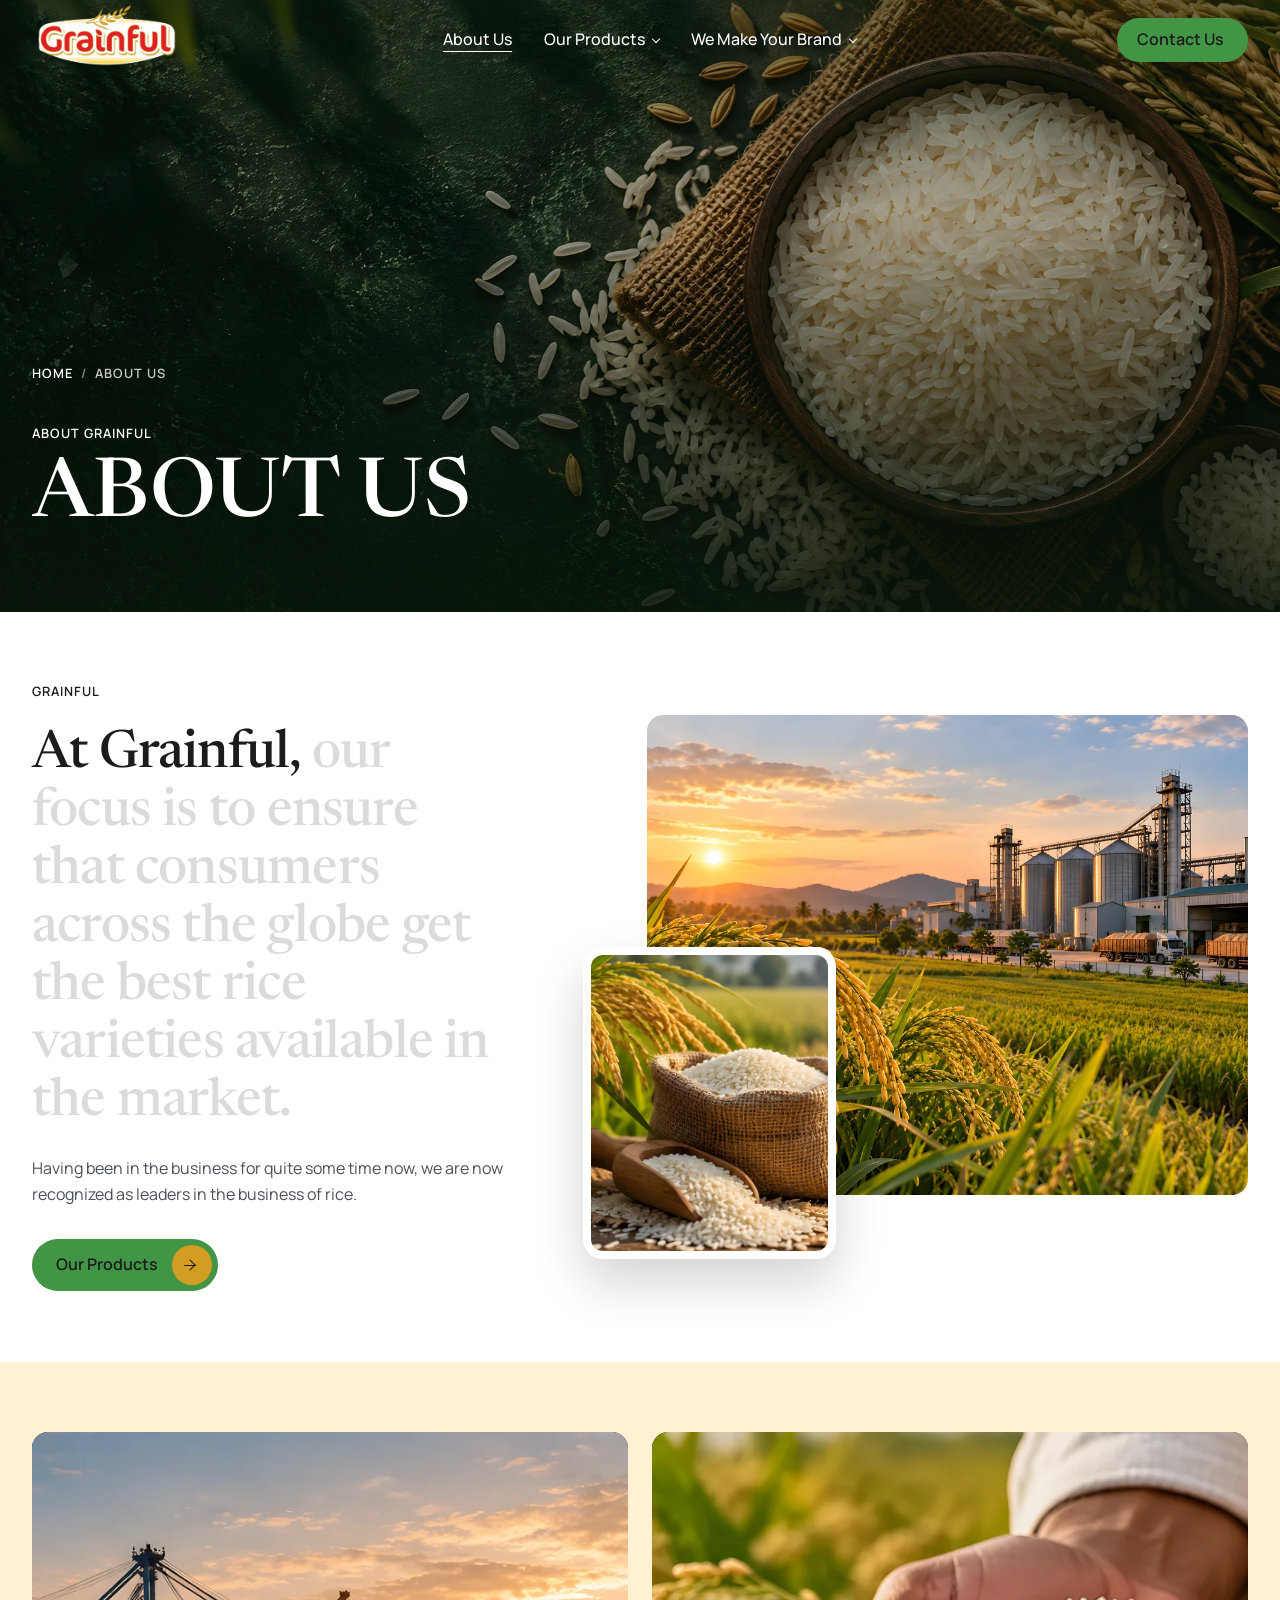
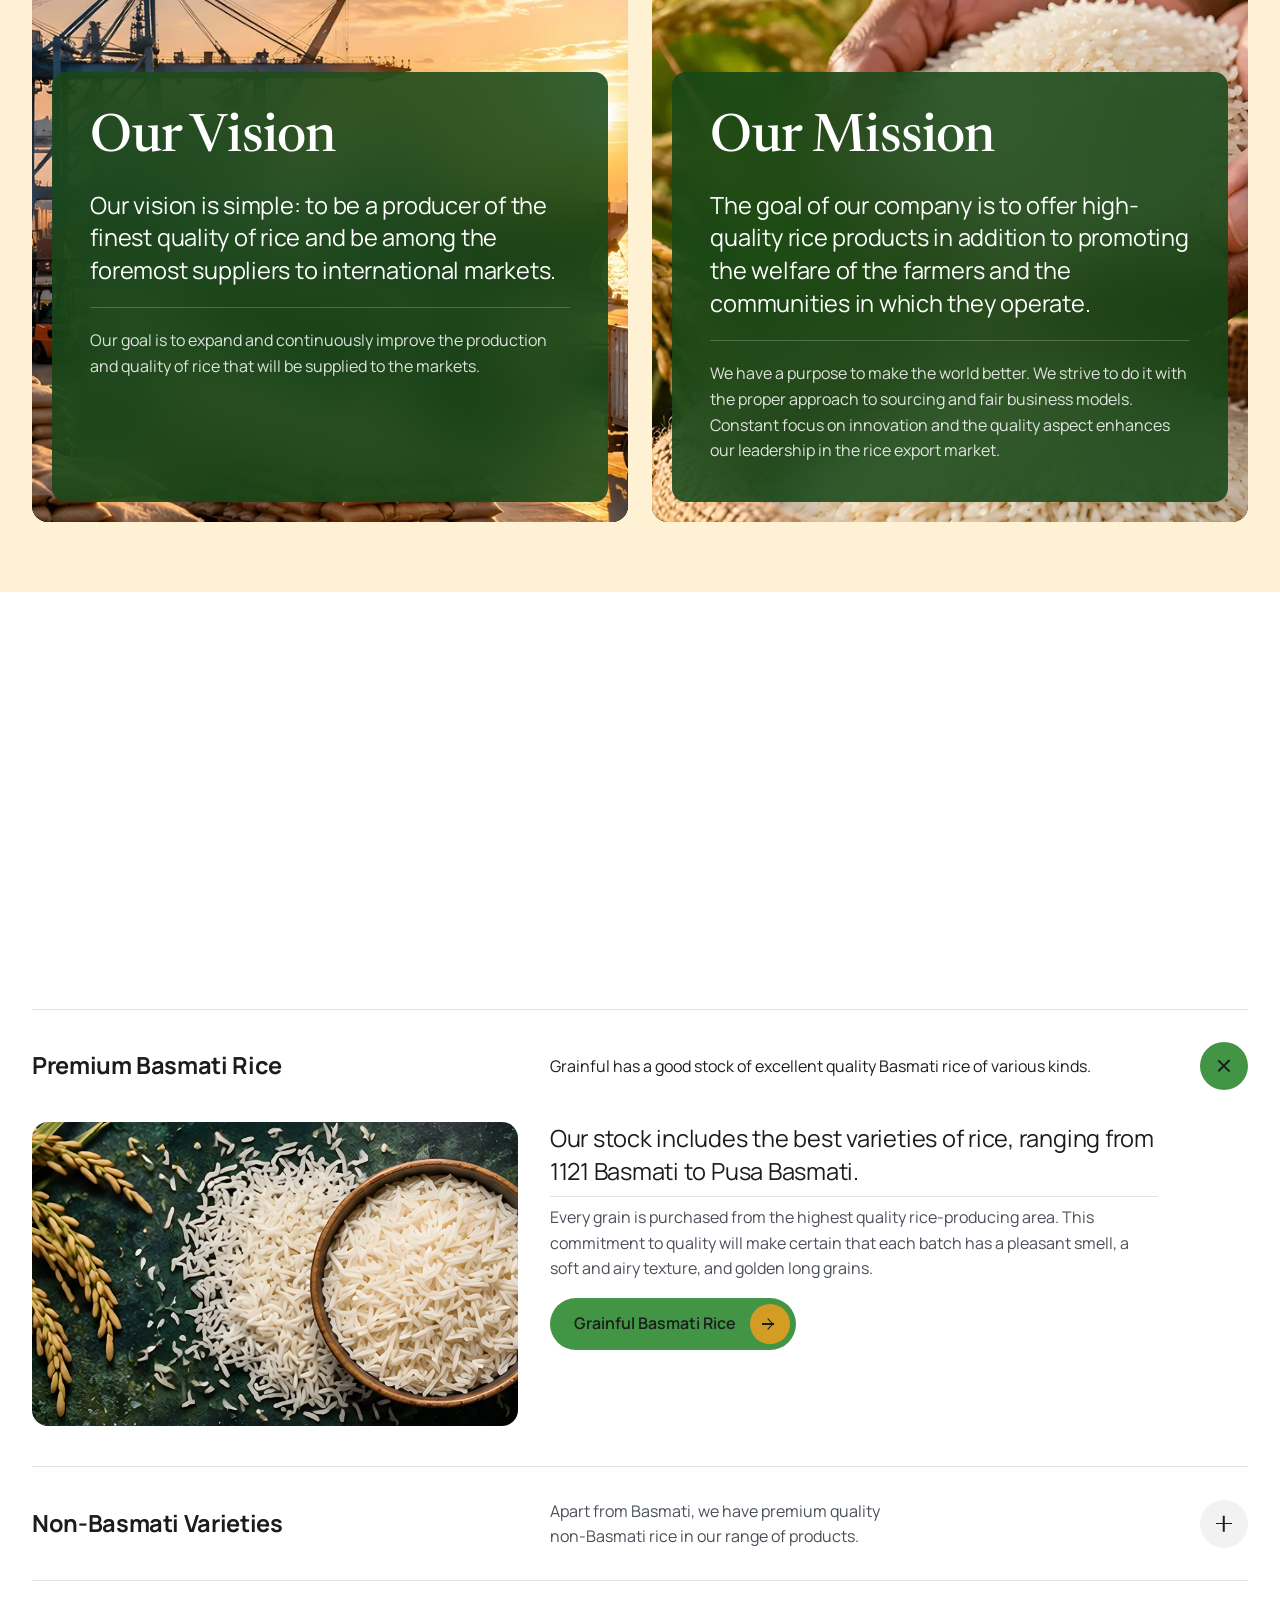
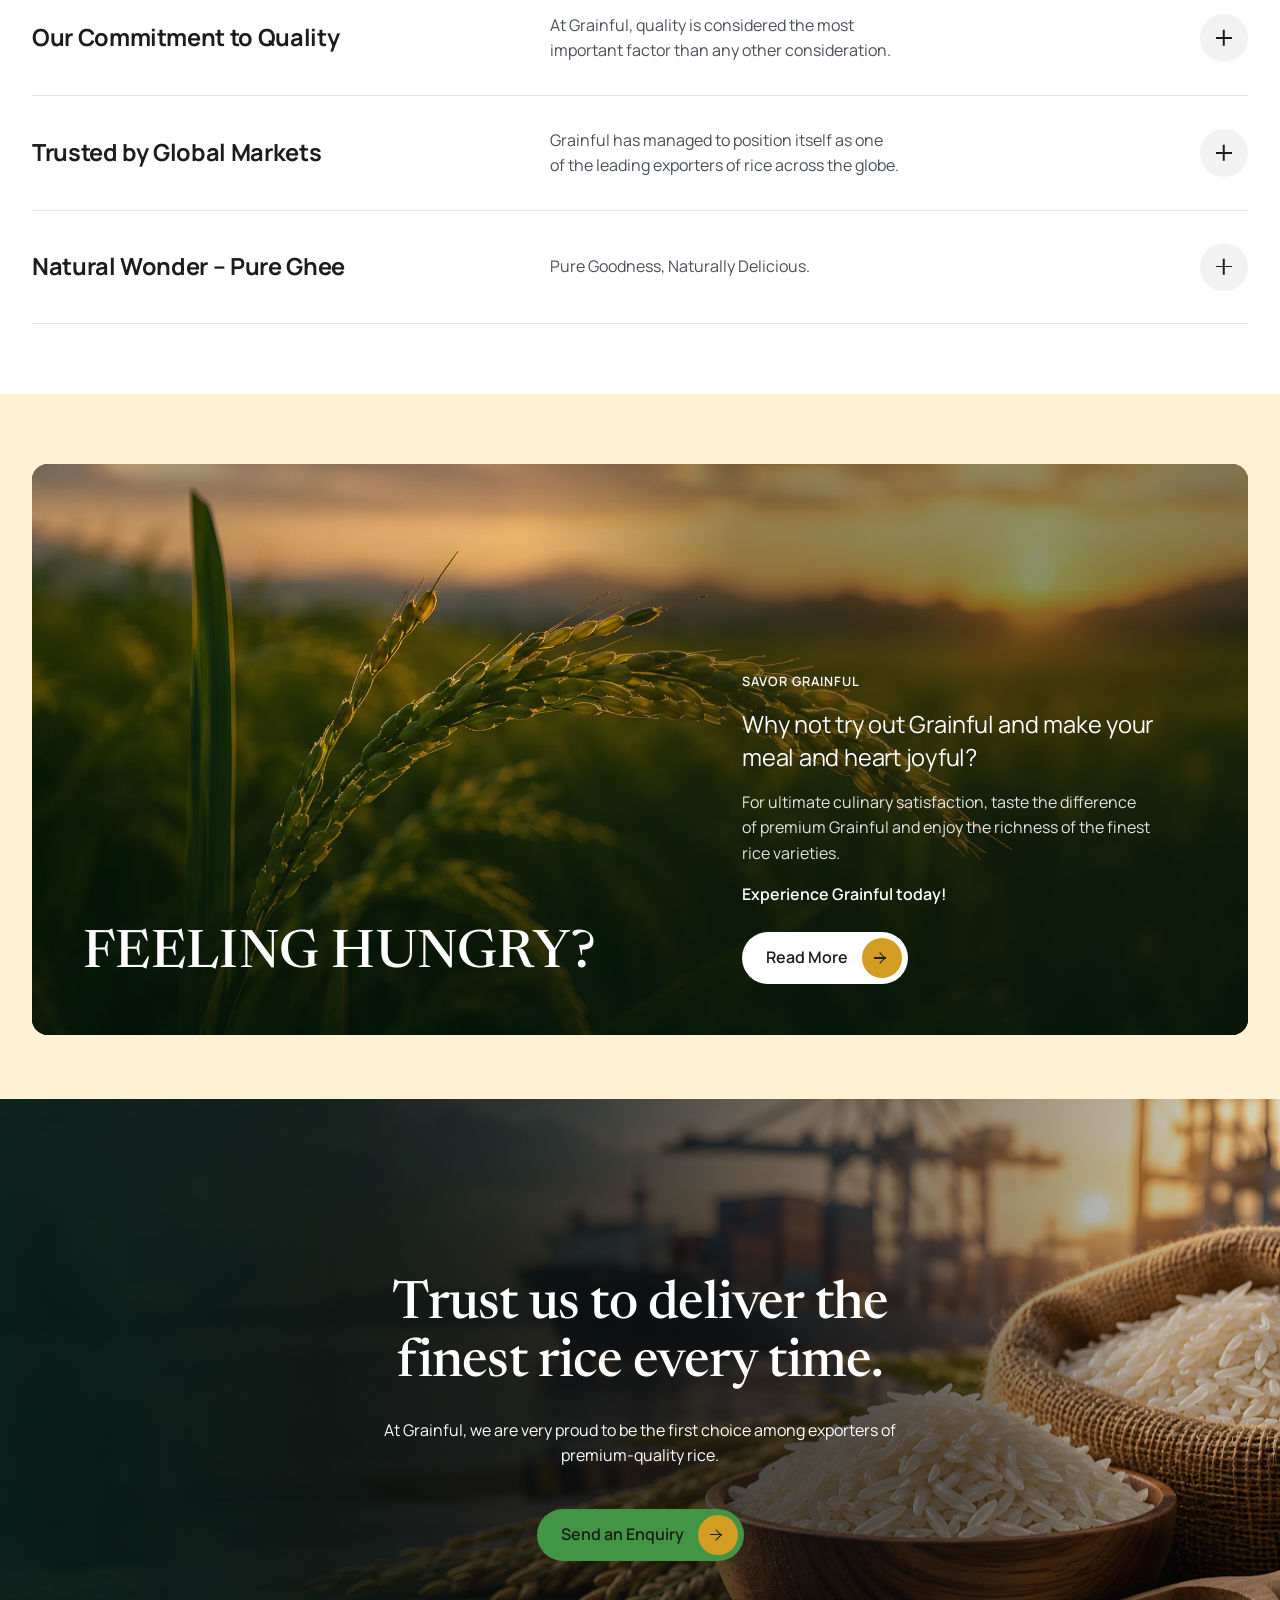
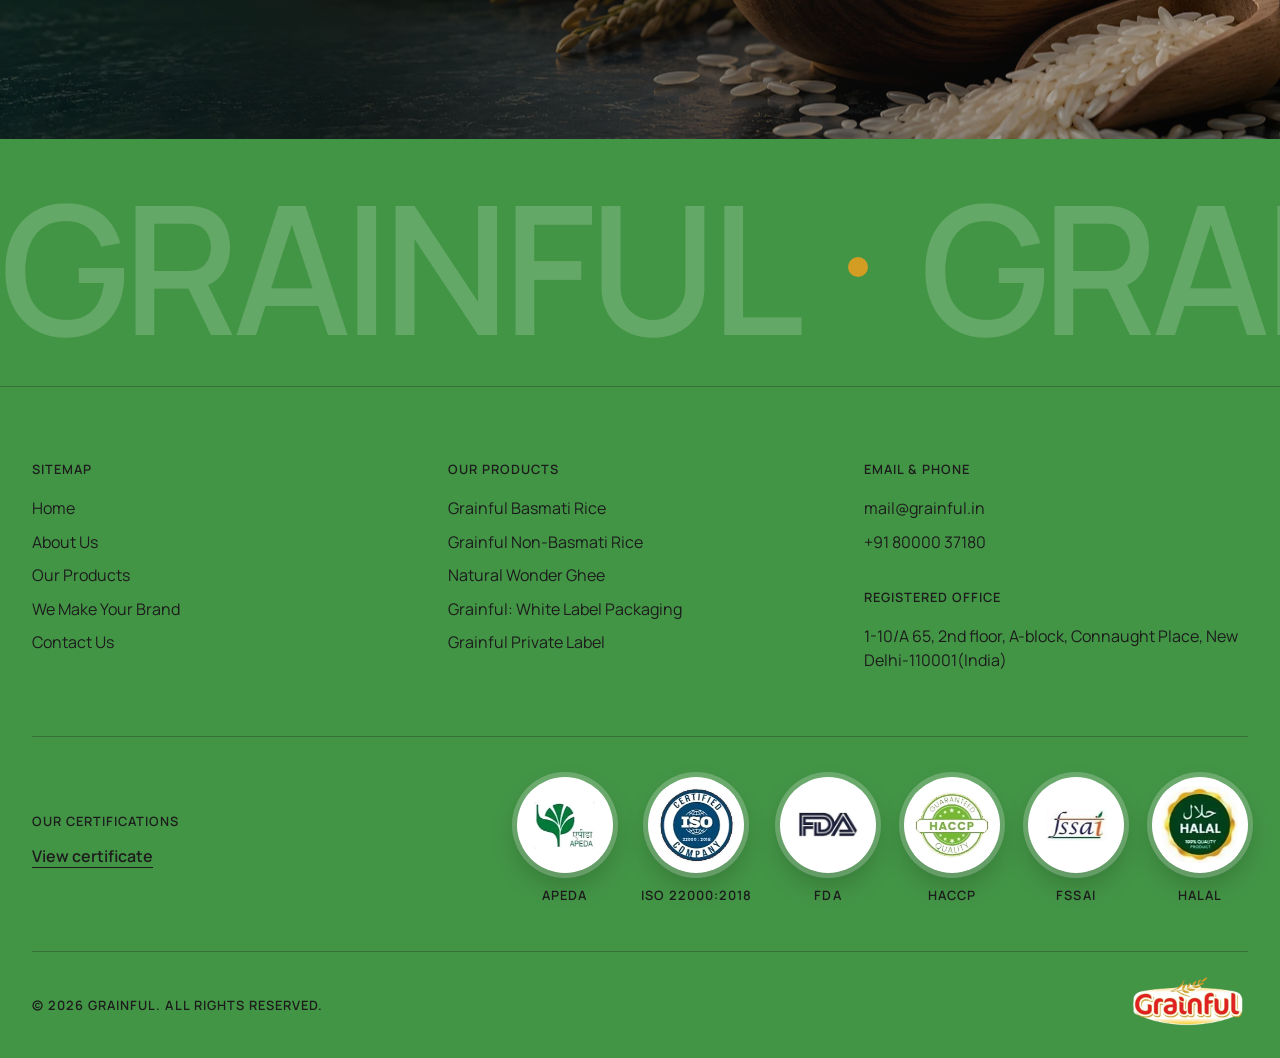
==== commit 9f4ba40c: "White Label page, We Make Your Brand section: client's rice-and-sack photo, full bleed behind the ca" ====
--- a/about-us/index.html
+++ b/about-us/index.html
@@ -2,6 +2,7 @@
 <html lang="en">
 <head>
   <meta charset="UTF-8">
+  <meta name="robots" content="noindex, nofollow">
   <meta name="viewport" content="width=device-width, initial-scale=1">
   <title>About Us – Grainful</title>
   <meta name="description" content="At Grainful, our focus is to ensure that consumers across the globe get the best rice varieties available in the market.">
@@ -17,7 +18,7 @@
   <link rel="preload" as="font" type="font/woff2" href="../assets/fonts/Manrope-Variable.woff2" crossorigin>
   <link rel="preload" as="font" type="font/woff2" href="../assets/fonts/Newsreader-Variable.woff2" crossorigin>
   <link rel="preload" as="image" href="../assets/img/pages/about-hero.webp" imagesrcset="../assets/img/pages/about-hero-1200.webp 1200w, ../assets/img/pages/about-hero.webp 2560w" imagesizes="100vw">
-  <link rel="stylesheet" href="../assets/css/styles.css?v=49f66cb5fb">
+  <link rel="stylesheet" href="../assets/css/styles.css?v=932b5a693f">
 </head>
 <body>
   <a class="skip" href="#main">Skip to content</a>
--- a/assets/css/styles.css
+++ b/assets/css/styles.css
@@ -1,1766 +1,1766 @@
-/* ==========================================================================
-   Grainful – Homepage on the Himon template (himon.framer.website)
-   Layout, type scale and section patterns follow Himon: Geist / Geist Mono, a label column on the left of large
-   statements, very large titles, pill buttons, coloured tiles, a band with a running step line, a photo call to action
-   and a footer with the name set very large.
-   Colours come from the Grainful logo and site (client decision, Oct 2026):
-     green #439546  grainful.in brand green: buttons, How We Work band, footer
-     red   #e31e25  logo wordmark: highlights (the reviews card, "Read more" links)
-     gold  #d39d23  logo wheat ear: small details (the arrow circle in buttons, step markers)
-     cream #fff2d4  logo glow: Our Assurance band
-   Contrast: white on green is 3.6:1, so text on green is large (≥ 24px) when white and ink (#1c1c1c, 4.6:1) otherwise.
-   White on red is 4.7:1. Gold is never used for text.
-   ========================================================================== */
-
-/* Type (client spec, 27 Oct 2026): Newsreader for the hero H1 and section H2s, Manrope for everything else (H3s, text,
-   navigation, buttons, labels). Both SIL OFL, latin subset; Newsreader carries its optical-size axis. */
-@font-face { font-family: "Manrope"; src: url("../fonts/Manrope-Variable.woff2") format("woff2"); font-weight: 200 800; font-display: swap; }
-@font-face { font-family: "Newsreader"; src: url("../fonts/Newsreader-Variable.woff2") format("woff2"); font-weight: 200 800; font-display: swap; }
-
-:root {
-  --green: #439546;
-  --red: #e31e25;
-  --gold: #d39d23;
-  --cream: #fff2d4;
-  --ink: #1c1c1c;
-  --grey: #4a4f59;
-  --muted: #696a6d;
-  --mist: #f2f2f2;
-  --white: #ffffff;
-  --line: rgba(28, 28, 28, .12);
-  --head: "Manrope", "Helvetica Neue", Arial, sans-serif;
-  --sans: "Manrope", "Helvetica Neue", Arial, sans-serif;
-  --serif: "Newsreader", Georgia, "Times New Roman", serif;
-  --mono: var(--sans); /* the small uppercase labels were Geist Mono; they are now Manrope eyebrows */
-  /* the type scale: desktop (1440px) / phone (390px), fluid in between */
-  --fs-h1: clamp(2.875rem, 1.9rem + 4vw, 5.5rem);          /* 88 / 46 */
-  --fs-h2: clamp(2.1875rem, 1.7rem + 2vw, 3.5rem);         /* 56 / 35 */
-  --fs-h3: clamp(1.3125rem, 1.243rem + .286vw, 1.5rem);    /* 24 / 21 */
-  --fs-body: 1rem;                                         /* 16 / 16 */
-  --fs-eyebrow: clamp(.75rem, .727rem + .095vw, .8125rem); /* 13 / 12 */
-  --pad: 2rem;
-  --gap: 6.5rem; /* the space at the top and foot of a home page section (was 9rem: too much between sections) */
-  --ease: cubic-bezier(.22, .61, .36, 1);
-}
-
-*, *::before, *::after { box-sizing: border-box; }
-html { -webkit-text-size-adjust: 100%; scroll-behavior: smooth; }
-body { margin: 0; background: var(--white); color: var(--ink); font-family: var(--sans); font-size: var(--fs-body); line-height: 1.6; letter-spacing: 0; -webkit-font-smoothing: antialiased; }
-img { display: block; max-width: 100%; height: auto; }
-h1, h2, h3, p, dl, dd, figure, blockquote, ul, ol { margin: 0; }
-ul[role="list"], ol[role="list"] { padding: 0; list-style: none; }
-h1, h2, h3 { text-wrap: balance; } /* even heading lines */
-p, figcaption { text-wrap: pretty; } /* no single word left alone on a last line */
-a { color: inherit; }
-button { font: inherit; color: inherit; }
-:focus-visible { outline: 2px solid var(--red); outline-offset: 3px; }
-.sr-only { position: absolute !important; width: 1px; height: 1px; padding: 0; margin: -1px; overflow: hidden; clip: rect(0 0 0 0); white-space: nowrap; border: 0; }
-.skip { position: absolute; left: 1rem; top: -4rem; z-index: 100; padding: .75rem 1rem; border-radius: 2rem; background: var(--ink); color: var(--white); text-decoration: none; }
-.skip:focus { top: 1rem; }
-
-.wrap { width: 100%; max-width: 90rem; margin: 0 auto; padding: 0 var(--pad); }
-
-/* Himon's small mono label (no marker: Grainful uses none) */
-.label { font-family: var(--mono); font-size: .875rem; font-weight: 400; line-height: 1.5; letter-spacing: .02em; text-transform: uppercase; color: var(--ink); }
-
-/* large statements: a label column on the left, the statement from about a quarter in */
-.split { display: grid; grid-template-columns: minmax(0, 1fr) minmax(0, 2.6fr); gap: 2rem; align-items: start; }
-.statement { font-size: clamp(2rem, 4.45vw, 4rem); font-weight: 500; line-height: 1.1; letter-spacing: -.05em; color: var(--ink); }
-.mega { font-size: clamp(3.5rem, 8.4vw, 7.5rem); font-weight: 500; line-height: 1; letter-spacing: -.04em; color: var(--ink); }
-
-/* pill button (Himon): label + round arrow. Green with ink text, 4.6:1 */
-.btn {
-  display: inline-flex; align-items: center; gap: .875rem; min-height: 3.25rem; padding: .375rem .375rem .375rem 1.5rem;
-  border-radius: 3rem; background: var(--green); color: var(--ink); font-size: 1rem; font-weight: 600; letter-spacing: -.01em;
-  text-decoration: none; transition: background-color .3s var(--ease);
-}
-.btn:hover { background: #4fa752; }
-.btn--sm { min-height: 2.75rem; padding-left: 1.25rem; font-size: .9375rem; }
-.btn-arrow { position: relative; display: inline-block; flex: none; width: 2.5rem; height: 2.5rem; border-radius: 50%; background: var(--gold); transition: transform .35s var(--ease); }
-.btn--sm .btn-arrow { width: 2rem; height: 2rem; }
-.btn-arrow::before { /* arrow → drawn in CSS */
-  content: ""; position: absolute; left: 50%; top: 50%; width: .5rem; height: .5rem; margin: -.25rem 0 0 -.375rem;
-  border-top: 1.5px solid var(--ink); border-right: 1.5px solid var(--ink); transform: rotate(45deg);
-}
-.btn-arrow::after { content: ""; position: absolute; left: 50%; top: 50%; width: .75rem; height: 1.5px; margin: -.75px 0 0 -.5rem; background: var(--ink); }
-.btn:hover .btn-arrow { transform: rotate(-45deg); }
-.btn:not(:has(.btn-arrow)) { padding-right: 1.5rem; }
-
-/* ---------- Header ---------- */
-.hdr { position: fixed; inset: 0 0 auto; z-index: 50; transition: background-color .35s var(--ease), box-shadow .35s var(--ease); }
-.hdr-in { display: flex; align-items: center; gap: 2rem; height: 5rem; }
-.hdr-logo { flex: none; }
-.hdr-logo img { width: 9.375rem; height: auto; }
-.nav { margin: 0 auto; }
-.nav-list { display: flex; gap: 2rem; }
-.nav-list a { font-size: 1rem; font-weight: 500; letter-spacing: -.02em; color: var(--white); text-decoration: none; }
-.nav-list a:hover { text-decoration: underline; text-underline-offset: 6px; }
-.nav-cta-m { display: none; }
-.hdr.is-solid { background: var(--white); box-shadow: 0 1px 0 var(--line); }
-.hdr.is-solid .nav-list a { color: var(--ink); }
-.burger { display: none; }
-
-/* ---------- 1. Hero (cominvi.com.mx) ----------
-   12 columns: the headline over columns 1–8, label / text / button over 9–12, both just below the middle; at the
-   bottom the Pause button left and two 3:2 photo cards (1px light border, 4px corners, a white label bar) over 9–12.
-   Switching photo: the new one is clipped to a small frame in the middle (with a white 1px border) and opens to the
-   full screen in 1.8s while it settles from 120% to 100%; the shown photo drifts to 106%. Label bar on hover: green,
-   and its arrows slide (left one in, right one out). A dark green shade keeps the white text readable. */
-:root { --hero-ease: cubic-bezier(.76, 0, .24, 1); }
-.hero { position: relative; display: flex; min-height: max(40rem, 100svh); color: var(--white); overflow: hidden; background: #0f1f10; }
-.hero::before { /* one smooth shade in a neutral dark (a green tint muddied the client's golden skies): deep under the
-     headline (left) and the text on the right, clear across the middle so the photo shows as it is; a light band at the
-     top (menu) and foot */
-  content: ""; position: absolute; inset: 0; z-index: 1; pointer-events: none;
-  background: linear-gradient(90deg, rgba(8, 8, 6, .7) 0%, rgba(8, 8, 6, .6) 32%, rgba(8, 8, 6, .4) 42%, rgba(8, 8, 6, .24) 50%, rgba(8, 8, 6, .2) 54%, rgba(8, 8, 6, .3) 60%, rgba(8, 8, 6, .5) 67%, rgba(8, 8, 6, .66) 75%, rgba(8, 8, 6, .7) 100%),
-              linear-gradient(180deg, rgba(8, 8, 6, .35) 0%, rgba(8, 8, 6, 0) 22%, rgba(8, 8, 6, 0) 72%, rgba(8, 8, 6, .45) 100%);
-}
-.hero-bg { position: absolute; inset: 0; z-index: 0; }
-.hero-slide { position: absolute; inset: 0; margin: 0; overflow: hidden; visibility: hidden; }
-.hero-slide.is-on { visibility: visible; z-index: 1; }
-.hero-slide img { width: 100%; height: 100%; object-fit: cover; object-position: 50% 50%; } /* centred on every screen (client, 27 Oct 2026) */
-.hero-slide.is-enter { visibility: visible; z-index: 2; clip-path: inset(var(--hf-y) var(--hf-x) round 4px); }
-.hero-slide.is-enter img { transform: scale(1.2); }
-.hero-slide.is-enter.is-go { clip-path: inset(0 round 0); transition: clip-path 1.8s var(--hero-ease); }
-.hero-slide.is-enter.is-go img { transform: none; transition: transform 1.8s var(--hero-ease); }
-.hero-slide.is-on.is-drift img { animation: hero-drift 9s linear forwards; }
-@keyframes hero-drift { from { transform: none; } to { transform: scale(1.06); } }
-.hero-frame { position: absolute; top: var(--hf-y); bottom: var(--hf-y); left: var(--hf-x); right: var(--hf-x); z-index: 3; border: 1px solid var(--white); border-radius: 4px; opacity: 0; pointer-events: none; }
-.hero-frame.is-on { opacity: 1; }
-.hero-frame.is-on.is-go { top: 0; bottom: 0; left: 0; right: 0; border-radius: 0; opacity: 0; transition: top 1.8s var(--hero-ease), bottom 1.8s var(--hero-ease), left 1.8s var(--hero-ease), right 1.8s var(--hero-ease), border-radius 1.8s var(--hero-ease), opacity .6s 1.2s; }
-
-.hero-in { position: relative; z-index: 2; display: grid; grid-template-columns: repeat(12, minmax(0, 1fr)); grid-template-rows: 1fr auto .7fr auto; column-gap: 1rem; padding-top: 7rem; padding-bottom: 1.5rem; }
-.hero-title { grid-column: 1 / 9; grid-row: 2; align-self: end; font-size: clamp(2.75rem, 6.5vw, 5.5rem); font-weight: 500; line-height: 1; letter-spacing: -.04em; text-transform: uppercase; }
-.hl { display: block; overflow: hidden; padding-bottom: .08em; margin-bottom: -.08em; } /* the mask a line rises out of */
-.hl-in { display: block; }
-.hero-side { grid-column: 9 / 13; grid-row: 2; align-self: end; display: flex; flex-direction: column; align-items: flex-start; gap: 1rem; }
-.hero-title { text-shadow: 0 2px 24px rgba(0, 0, 0, .35); }
-.hero-side { text-shadow: 0 1px 2px rgba(0, 0, 0, .5), 0 2px 18px rgba(0, 0, 0, .45); } /* a little lift over the busiest parts of a photo */
-.hero-side .btn { text-shadow: none; } /* the button's dark label on green needs none */
-/* a wide, faint shade behind the label, line and button, so the small white text reads over the brightest part of a photo
-   (the white rice of the first image): large and soft enough that it has no visible edge. With the shade above, all
-   hero text is 4.5:1 or better behind its letters on every slide (measured on desktops, tablets and phones) */
-.hero-side { position: relative; z-index: 0; }
-.hero-side::before {
-  content: ""; position: absolute; inset: -11rem -14rem -9rem; z-index: -1; pointer-events: none;
-  background: radial-gradient(closest-side, rgba(8, 8, 6, .56), rgba(8, 8, 6, .42) 35%, rgba(8, 8, 6, .18) 70%, rgba(8, 8, 6, 0));
-}
-@media (max-width: 860px) {
-  /* phones: the headline runs across the top and the label, line and button across the foot, so the shade runs top to
-     bottom instead: deep at both ends, clear in the middle band where the photo shows */
-  .hero::before { background: linear-gradient(180deg, rgba(8, 8, 6, .7) 0%, rgba(8, 8, 6, .56) 30%, rgba(8, 8, 6, .18) 44%, rgba(8, 8, 6, .18) 52%, rgba(8, 8, 6, .62) 62%, rgba(8, 8, 6, .8) 100%); }
-}
-@media (min-width: 861px) and (max-aspect-ratio: 4 / 5) {
-  /* upright tablets: a left-to-right shade's clear middle shows as a bright vertical stripe on a tall screen, so the
-     shade runs top to bottom here too, clear above and deep over the lower half where the headline and text sit */
-  .hero::before { background: linear-gradient(180deg, rgba(8, 8, 6, .5) 0%, rgba(8, 8, 6, .22) 22%, rgba(8, 8, 6, .22) 38%, rgba(8, 8, 6, .62) 52%, rgba(8, 8, 6, .68) 68%, rgba(8, 8, 6, .8) 100%); }
-}
-.hero-label { color: var(--white); }
-.hero-foot { max-width: 26rem; font-size: 1rem; font-weight: 500; line-height: 1.5; }
-.hero-side .btn { margin-top: .5rem; }
-.hero-bottom { grid-column: 1 / 13; grid-row: 4; display: grid; grid-template-columns: repeat(12, minmax(0, 1fr)); column-gap: 1rem; align-items: end; }
-.hero-cards { grid-column: 9 / 13; display: flex; gap: 1rem; }
-.hcard { position: relative; flex: 1 1 0; min-width: 0; display: flex; align-items: flex-end; aspect-ratio: 3 / 2; padding: .5rem; overflow: hidden; border: 1px solid rgba(255, 255, 255, .2); border-radius: 4px; color: var(--ink); text-decoration: none; }
-.hcard img { position: absolute; inset: 0; width: 100%; height: 100%; object-fit: cover; }
-.hbar { position: relative; display: block; width: 100%; height: 1.375rem; overflow: hidden; border-radius: 2px; background: var(--white); transition: background-color .4s var(--ease); }
-.hbar-in { position: absolute; top: 0; bottom: 0; left: 3px; right: -3px; display: flex; align-items: center; justify-content: space-between; gap: 4px; transform: translateX(-9px); transition: transform .4s var(--ease); }
-.hbar-l { display: flex; align-items: center; gap: 4px; min-width: 0; }
-.hbar-arrow { flex: none; width: 6px; height: 10px; }
-.hbar-label { overflow: hidden; font-family: var(--mono); font-size: .6875rem; line-height: 1; letter-spacing: .02em; text-transform: uppercase; white-space: nowrap; text-overflow: ellipsis; }
-.hcard:hover .hbar, .hcard:focus-visible .hbar { background: var(--green); }
-.hcard:hover .hbar-in, .hcard:focus-visible .hbar-in { transform: translateX(3px); }
-.hcard:focus-visible { outline: 2px solid var(--white); outline-offset: 3px; }
-
-/* intro (JS only): the photo opens from the frame, the lines rise, the text fades up, the cards rise from below */
-.js .hero:not(.is-intro) .hero-slide { visibility: hidden; } /* the first photo waits for its framed opening */
-.js .hero:not(.is-intro) .hl-in { transform: translateY(105%); }
-.js .hero:not(.is-intro) .hero-foot, .js .hero:not(.is-intro) .hero-side .btn { opacity: 0; transform: translateY(1.5rem); }
-.js .hero:not(.is-intro) .hcard:nth-child(1) { transform: translateY(calc(110% + 1.5rem)); } /* fully below the hero edge */
-.js .hero:not(.is-intro) .hcard:nth-child(2) { transform: translateY(calc(120% + 1.5rem)); }
-.hero.is-intro .hl-in, .hero.is-intro .hero-foot, .hero.is-intro .hero-side .btn, .hero.is-intro .hcard { opacity: 1; transform: none; transition: transform 1.2s var(--hero-ease), opacity 1.2s var(--hero-ease); }
-.hero.is-intro .hero-title .hl:nth-child(1) .hl-in { transition-delay: .5s; }
-.hero.is-intro .hero-title .hl:nth-child(2) .hl-in { transition-delay: .6s; }
-.hero.is-intro .hero-label .hl-in { transition-delay: .65s; }
-.hero.is-intro .hero-foot { transition-delay: .75s; }
-.hero.is-intro .hero-side .btn { transition-delay: .85s; }
-.hero.is-intro .hcard { transition-delay: .9s; }
-.hero.is-intro .hcard:nth-child(2) { transition-delay: 1s; }
-.hero.is-intro .hcard:hover, .hero.is-intro .hcard:focus-visible { transition-delay: 0s; }
-.hero.is-static .hl-in, .hero.is-static .hero-foot, .hero.is-static .hero-side .btn, .hero.is-static .hcard { transition: none; }
-
-/* ---------- 2. About (Harvestam Home One "Why Choose Organic") ----------
-   Green band. Photo left (725 x 710 in the template; fixed size, it never grows with the cards). Right: label (ink),
-   headline (white, large: 3:1 rule), intro (ink, 4.6:1), white button; then a 2 x 2 grid of frosted cards pulled 20rem
-   left over the photo. Card tint is a deep green so white card text measures 5:1 or better over band and photo.
-   Cards show title + first sentence; the rest opens below as plain text (no rules) on hover, focus or tap. */
-.about { padding: calc(var(--gap) + 1rem) 0; background: var(--green); color: var(--ink); }
-.ab-wrap { display: flex; justify-content: space-between; align-items: flex-start; gap: 1.875rem; }
-.ab-photo { position: relative; flex: 0 1 45.3125rem; margin: 0; aspect-ratio: 725 / 710; border-radius: 1rem; overflow: hidden; background: rgba(255, 255, 255, .12); }
-.ab-photo img { position: absolute; inset: 0; width: 100%; height: 100%; object-fit: cover; object-position: 65% center; } /* the client's farmer photo (27 Oct 2026): keeps the farmer, the rice in his hands, the tractor and the sun in frame */
-.ab-right { position: relative; z-index: 1; display: flex; flex-direction: column; flex: 0 1 38.5rem; min-width: 0; }
-.ab-head { display: flex; flex-direction: column; align-items: flex-start; max-width: 28.5rem; margin-bottom: 5.625rem; }
-.ab-head .label { margin-bottom: 1.8rem; }
-.ab-h { font-size: 2.5rem; font-weight: 500; line-height: 1.15; letter-spacing: -.05em; color: var(--white); }
-.ab-intro { margin-top: 1.5rem; font-size: 1.0625rem; line-height: 1.6; color: var(--ink); }
-.ab-head .btn { margin-top: 2rem; }
-.btn--light { background: var(--white); }
-.btn--light:hover { background: var(--cream); }
-.ab-cards { display: grid; grid-template-columns: repeat(2, minmax(0, 1fr)); gap: 1.875rem; align-items: start; width: calc(100% + 20rem); margin-left: -20rem; }
-.ab-card { padding: 1.875rem; border-radius: 1rem; color: var(--white); background: rgba(20, 70, 24, .45); -webkit-backdrop-filter: blur(40px); backdrop-filter: blur(40px); }
-.ab-title { margin: 0; font-size: 1.25rem; font-weight: 500; line-height: 1.3; letter-spacing: -.03em; }
-.ab-toggle { display: flex; justify-content: space-between; align-items: center; gap: 1rem; width: 100%; padding: 0; border: 0; background: none; color: inherit; font: inherit; letter-spacing: inherit; text-align: left; cursor: pointer; }
-.ab-toggle:focus-visible { outline-color: var(--white); }
-.ab-plus { position: relative; flex: none; width: 1.75rem; height: 1.75rem; border-radius: 50%; background: rgba(255, 255, 255, .16); transition: background-color .3s, transform .45s var(--ease); }
-.ab-plus::before, .ab-plus::after { content: ""; position: absolute; left: 50%; top: 50%; width: .625rem; height: 1.5px; margin: -.75px 0 0 -.3125rem; background: var(--white); transition: background-color .3s; }
-.ab-plus::after { transform: rotate(90deg); }
-.ab-lead { margin-top: 1.8rem; font-size: 1rem; line-height: 1.55; }
-.ab-more { display: grid; grid-template-rows: 1fr; }
-.ab-more-in { overflow: hidden; min-height: 0; }
-.ab-more p { padding-top: .875rem; font-size: .9375rem; line-height: 1.6; }
-.js .ab-more { grid-template-rows: 0fr; opacity: 0; transition: grid-template-rows .5s var(--ease), opacity .4s var(--ease); }
-.js .ab-card.is-open .ab-more { grid-template-rows: 1fr; opacity: 1; }
-.ab-card.is-open .ab-plus { transform: rotate(45deg); background: var(--cream); }
-.ab-card.is-open .ab-plus::before, .ab-card.is-open .ab-plus::after { background: var(--green); }
-@media (hover: hover) {
-  .js .ab-card:hover .ab-more { grid-template-rows: 1fr; opacity: 1; }
-  .ab-card:hover .ab-plus { transform: rotate(45deg); background: var(--cream); }
-  .ab-card:hover .ab-plus::before, .ab-card:hover .ab-plus::after { background: var(--green); }
-}
-
-/* ---------- 3. Our Products (Wonder theme "blur banner") ----------
-   One grid cell holds two layers: the photo layer (a full-screen panel on the photo's own #f9f9f9, sticky at the top
-   for the whole section, the bowl centred at the foot, 70vh high, just below the lead) and the content that scrolls over it: a full screen
-   with the label, title (the site's statement type) and lead centred near the top, then the three cards (white, 4:3
-   photo, mono label, name, varieties; 3rem apart, max 76rem) and the button, all sliding in. */
-.products { display: grid; background: #f9f9f9; }
-.pr-photo, .pr-content { grid-area: 1 / 1; }
-.pr-photo { position: sticky; top: 0; align-self: start; height: 100vh; overflow: hidden; }
-.pr-photo img { position: absolute; left: 50%; bottom: -3vh; width: auto; height: 70vh; max-width: none; transform: translateX(-50%); }
-/* the photo's backdrop is the section's #f9f9f9, but scaling rounds its outer columns a shade off: fade the sides out so
-   no edge line can show (the bowl starts at 11% and the rice ears end at 96%, so nothing in the photo is faded) */
-/* the sack reaches the photo's top edge: on short screens keep it below the label, title and lead (they end ~19rem down) */
-.pr-photo img { height: min(70vh, calc(100vh - 20rem)); }
-.pr-photo img { -webkit-mask-image: linear-gradient(90deg, transparent, #000 8%, #000 97%, transparent); mask-image: linear-gradient(90deg, transparent, #000 8%, #000 97%, transparent); }
-.pr-content { position: relative; z-index: 1; }
-.pr-top { display: flex; flex-direction: column; align-items: center; min-height: 100vh; padding-top: 9rem; text-align: center; }
-.pr-h { margin-top: 1.25rem; font-size: clamp(2.75rem, 5vw, 4.5rem); font-weight: 500; line-height: 1.1; letter-spacing: -.05em; color: var(--ink); }
-.pr-lead { max-width: 34rem; margin-top: 1rem; font-size: 1.0625rem; line-height: 1.55; color: var(--ink); }
-.pr-bottom { display: flex; flex-direction: column; align-items: center; gap: 2.5rem; padding-top: 3.75rem; padding-bottom: var(--gap); }
-.products .pr-cards { display: grid; grid-template-columns: repeat(3, minmax(0, 1fr)); gap: 3rem; width: 100%; max-width: 76rem; padding: 0; }
-.pr-cards > li { display: flex; }
-.pr-cards > li:nth-child(2) .pr-card { transition-delay: .1s; }
-.pr-cards > li:nth-child(3) .pr-card { transition-delay: .2s; }
-.pr-card { display: flex; flex-direction: column; width: 100%; overflow: hidden; border-radius: .5rem; background: rgba(255, 255, 255, .92); color: var(--ink); text-decoration: none; }
-.pr-img { display: block; aspect-ratio: 4 / 3; overflow: hidden; }
-.pr-img img { width: 100%; height: 100%; object-fit: cover; transition: transform .8s var(--ease); }
-.pr-card:hover .pr-img img { transform: scale(1.05); }
-.pr-body { display: flex; flex-direction: column; gap: .625rem; padding: 1.5rem; text-align: left; }
-.pr-cat { color: var(--grey); }
-.pr-name { font-size: 1.5rem; font-weight: 500; line-height: 1.2; letter-spacing: -.04em; }
-.pr-card:hover .pr-name { text-decoration: underline; text-underline-offset: 5px; text-decoration-thickness: 1px; }
-.pr-desc { font-size: .9375rem; line-height: 1.5; color: var(--grey); }
-.pr-card:focus-visible { outline: 2px solid var(--green); outline-offset: 4px; }
-
-/* ---------- 4. Why Choose Us (Millwright "How an order runs") ----------
-   Pinned stage (100vh) on the brand green; the track holds the intro (41vw) and four photo panels (62vw each) and is
-   moved sideways by main.js as the page scrolls (the section is made tall enough for the whole track). Panels: photo
-   (107% when not in view, settles to 100%), a deep-green veil so the white text reads (bottom 92-97%), a shade over
-   panels not in view, a giant outline keyword and the text block (gold chip, title, line). Rail at the foot: a line
-   that fills with progress (gold) and one stop per reason (the active stop's chip turns gold). Gold carries ink text
-   (7:1); white text sits on the veil; the intro headline is white and large, its body ink (4.6:1 on green). */
-.why { background: var(--green); color: var(--ink); }
-.wy-pin { position: relative; }
-.wy-stage { position: relative; overflow: hidden; }
-.wy-track { display: flex; flex-direction: column; }
-.wy-intro { display: flex; flex-direction: column; justify-content: flex-end; padding: var(--gap) var(--pad) 3rem; }
-.wy-top { display: flex; flex-direction: column; align-items: flex-start; gap: 0; max-width: 34rem; }
-.wy-top .label { margin-bottom: 1.375rem; }
-.wy-hd { display: flex; flex-direction: column; font-size: clamp(2.75rem, 4.9vw, 4.41rem); font-weight: 500; line-height: .98; letter-spacing: -.045em; color: var(--white); }
-.wy-lead { display: flex; flex-direction: column; gap: .875rem; max-width: 30rem; margin-top: 2.25rem; }
-.wy-lead p { font-size: 1rem; line-height: 1.55; color: var(--ink); }
-.wy-top .btn { margin-top: 1.75rem; }
-.wy-panels { display: flex; flex-direction: column; }
-.wy-panel { position: relative; display: flex; align-items: flex-end; min-height: 36rem; padding: 0 var(--pad) 3rem; overflow: hidden; background: #2d5a2f; }
-.wy-pic { position: absolute; inset: 0; width: 100%; height: 100%; object-fit: cover; scale: 1.07; transition: scale 1.8s cubic-bezier(.2, .8, .2, 1); }
-.wy-panel.is-on .wy-pic { scale: 1; }
-/* the photos (client, 27 Oct 2026) already fade to deep green on the left, so the veil stays light: enough under the
-   text (bottom-left) and the keyword (top) to keep them readable, the rest of the photo at its own brightness */
-.wy-veil { position: absolute; inset: 0; background: linear-gradient(0deg, rgba(14, 42, 16, .82) 0, rgba(14, 42, 16, .62) 26%, rgba(14, 42, 16, .3) 46%, rgba(14, 42, 16, 0) 64%), linear-gradient(90deg, rgba(14, 42, 16, .45) 0, rgba(14, 42, 16, .25) 45%, rgba(14, 42, 16, 0) 70%), linear-gradient(rgba(14, 42, 16, .4), rgba(14, 42, 16, 0) 22%); }
-.wy-shade { position: absolute; inset: 0; background: #0e2a10; opacity: .56; transition: opacity .7s; }
-.wy-panel.is-on .wy-shade { opacity: 0; }
-.wy-big { position: absolute; left: 2.5rem; top: 6.5rem; font-size: clamp(5rem, 13vw, 11.5rem); font-weight: 600; line-height: .8; letter-spacing: -.05em; color: transparent; -webkit-text-stroke: 1.5px rgba(255, 255, 255, .78); white-space: nowrap; opacity: 0; transition: opacity .3s; }
-.wy-txt { position: relative; display: flex; flex-direction: column; align-items: flex-start; max-width: 37.5rem; opacity: 0; transition: opacity .3s; }
-.wy-panel.is-on .wy-big, .wy-panel.is-on .wy-txt { opacity: 1; }
-.wy-chip { display: flex; align-items: center; height: 1.875rem; padding: 0 .625rem; border-radius: .1875rem; background: var(--gold); font-family: var(--mono); font-size: .75rem; letter-spacing: .06em; text-transform: uppercase; color: var(--ink); }
-.wy-h { margin-top: 1.125rem; font-size: clamp(2.25rem, 4.4vw, 3.96rem); font-weight: 500; line-height: 1; letter-spacing: -.045em; color: var(--white); }
-.wy-t { margin-top: 1rem; max-width: 31rem; font-size: 1.0625rem; line-height: 1.5; color: var(--white); }
-.wy-rail { display: none; }
-.why:not(.is-pin) .wy-panel .wy-pic { scale: 1; }
-.why:not(.is-pin) .wy-shade { opacity: 0; }
-.why:not(.is-pin) .wy-big, .why:not(.is-pin) .wy-txt { opacity: 1; }
-/* pinned mode (wide screens, motion allowed): set by main.js */
-.why.is-pin .wy-stage { position: sticky; top: 0; height: 100vh; min-height: 40rem; }
-.why.is-pin .wy-track { position: absolute; left: 0; top: 0; bottom: 0; flex-direction: row; will-change: transform; }
-.why.is-pin .wy-intro { flex: none; width: 41.1vw; padding: 7.5rem 4vw 11.8rem; }
-.why.is-pin .wy-panels { flex-direction: row; }
-/* each photo fills the screen (client, 27 Oct 2026); text and keyword line up with the rail below (4vw) */
-.why.is-pin .wy-panel { flex: none; width: 100vw; min-height: 0; height: 100%; padding: 0 4vw 10.7rem; }
-/* while one photo slides into the next, a thin fade on both sides keeps the join soft (dark meets dark) instead of a
-   hard vertical cut; settled, the strips sit at the screen edges */
-.why.is-pin .wy-panel::after { content: ""; position: absolute; inset: 0; z-index: 1; pointer-events: none; background: linear-gradient(90deg, rgba(14, 42, 16, .97) 0, rgba(14, 42, 16, .45) 3%, rgba(14, 42, 16, 0) 8%, rgba(14, 42, 16, 0) 92%, rgba(14, 42, 16, .45) 97%, rgba(14, 42, 16, .97) 100%); }
-.why.is-pin .wy-big, .why.is-pin .wy-txt { z-index: 2; }
-.why.is-pin .wy-big { left: 4vw; font-size: clamp(5rem, 12vw, 11.5rem); }
-/* a screen-wide panel shows only the middle band of each 4:3 photo, and the header covers its top: each photo is set so
-   its subject stays in view (the hands and the bowl, the cranes and the sack, the farmer's hat, the pouches and the bowl) */
-.why.is-pin .wy-pic { object-position: 50% 25%; }
-.why.is-pin .wy-pic--1 { object-position: 50% 36%; }
-.why.is-pin .wy-pic--4 { object-position: 50% 40%; }
-.why.is-pin .wy-rail { position: absolute; left: 0; right: 0; bottom: 0; z-index: 3; display: grid; grid-template-columns: repeat(4, minmax(0, 1fr)); padding: 0 4vw 1.5rem; }
-.why.is-pin .wy-rail::before { content: ""; position: absolute; left: 0; right: 0; bottom: 0; top: -3rem; z-index: -1; background: linear-gradient(rgba(14, 42, 16, 0), rgba(14, 42, 16, .9) 3rem); } /* the rail reads over the green intro too */
-.wy-line-bg { position: absolute; left: 4vw; right: 4vw; top: 0; height: 2px; overflow: hidden; background: rgba(255, 255, 255, .3); }
-.wy-fill { position: absolute; inset: 0; background: var(--gold); transform: scaleX(.25); transform-origin: left; }
-.wy-stop { position: relative; display: flex; flex-direction: column; align-items: flex-start; gap: .5rem; min-height: 4.5rem; padding: 1.125rem .75rem .5rem 0; border: 0; border-radius: .25rem; background: none; color: rgba(255, 255, 255, .82); font: inherit; text-align: left; cursor: pointer; transition: color .35s; }
-.wy-stop::before { content: ""; position: absolute; left: 0; top: -4px; width: 10px; height: 10px; border: 1.5px solid rgba(255, 255, 255, .7); background: #14381a; transition: background-color .35s, border-color .35s; }
-.wy-stop.is-on::before, .wy-stop.is-done::before { background: var(--gold); border-color: var(--gold); }
-.wy-day { display: flex; align-items: center; height: 1.5rem; margin-left: -.5rem; padding: 0 .5rem; border-radius: .1875rem; font-family: var(--mono); font-size: .75rem; letter-spacing: .06em; text-transform: uppercase; transition: background-color .35s, color .35s, margin .45s cubic-bezier(.2, .8, .2, 1); }
-.wy-nm { font-size: .9375rem; font-weight: 600; line-height: 1.25; letter-spacing: -.01em; }
-.wy-stop.is-on { color: var(--white); }
-.wy-stop.is-on .wy-day { margin-left: 0; background: var(--gold); color: var(--ink); }
-.wy-stop:hover { color: var(--white); }
-.wy-stop:focus-visible { outline-color: var(--white); }
-.why .strip { border-bottom: 0; background: var(--white); }
-.strip { overflow: hidden; padding: 1.5rem 0; border-bottom: 1px solid var(--line); }
-.strip-track { display: flex; gap: 6rem; width: max-content; animation: strip 36s linear infinite; }
-.strip span { font-family: var(--mono); font-size: .875rem; letter-spacing: .02em; text-transform: uppercase; white-space: nowrap; color: var(--ink); }
-@keyframes strip { to { transform: translateX(-50%); } }
-
-/* ---------- 5. Manufacturing facility (Wonder theme "Shop the room") ----------
-   Wide screens (1024px+): the mill photo fills the whole section as a compact band (the crop also drops the source's
-   watermark); the white heading and description sit top right, over the ceiling and open hall, on a green shade from that
-   corner, leaving the machinery, tower and rice free for the markers; markers sit on the photo. Markers: 2rem
-   white circle with a green +, a white ring pulsing out; open = green circle, + turned to x. Cards: white, small pointer
-   towards the marker, placed by main.js inside the photo and clear of the other markers and the heading.
-   Narrower screens / no JS: heading and description, then the photo (3:2) with its markers, then the cards as a list. */
-.facility { background: var(--white); }
-.hs-wrap { position: relative; }
-.hs-copy { padding-top: var(--gap); padding-bottom: 2.5rem; }
-.hs-copy-in { max-width: 30rem; }
-.hs-title { font-size: clamp(2.25rem, 4vw, 4rem); font-weight: 500; line-height: 1.05; letter-spacing: -.05em; }
-.hs-desc { margin-top: 1.25rem; font-size: 1.0625rem; line-height: 1.6; color: var(--grey); }
-.hs-media { position: relative; aspect-ratio: 3 / 2; overflow: hidden; background: var(--mist); }
-.hs-media img { position: absolute; inset: 0; width: 100%; height: 100%; object-fit: cover; object-position: 50% 40%; }
-.hs-scrim { display: none; }
-.hs-dot { position: absolute; z-index: 2; width: 2rem; height: 2rem; margin: -1rem 0 0 -1rem; padding: 0; border: 0; border-radius: 50%; background: var(--white); box-shadow: 0 1px 5px rgba(0, 0, 0, .25); cursor: pointer; transition: background-color .3s, transform .3s var(--ease); }
-.hs-dot::before, .hs-dot::after { content: ""; position: absolute; left: 50%; top: 50%; width: .75rem; height: 2px; margin: -1px 0 0 -.375rem; background: var(--green); transition: transform .35s var(--ease), background-color .3s; }
-.hs-dot::after { transform: rotate(90deg); }
-.hs-dot:hover { transform: scale(1.08); }
-.hs-dot.is-open { background: var(--green); }
-.hs-dot.is-open::before, .hs-dot.is-open::after { background: var(--white); }
-.hs-dot.is-open::before { transform: rotate(45deg); }
-.hs-dot.is-open::after { transform: rotate(135deg); }
-.hs-dot:focus-visible { outline: 2px solid var(--white); outline-offset: 3px; }
-.hs-ring { position: absolute; inset: -.375rem; border: 3px solid var(--white); border-radius: 50%; pointer-events: none; animation: hs-ring 2.2s ease-out infinite; }
-.hs-dot.is-open .hs-ring { animation: none; opacity: 0; }
-@keyframes hs-ring { 0% { transform: scale(.6); opacity: .85; } 100% { transform: scale(1.6); opacity: 0; } }
-/* marker positions, percent of the 3:2 crop (the crop drops the source watermark at the foot) */
-.hs-dot--1 { left: 47%; top: 30%; }
-.hs-dot--2 { left: 60%; top: 52%; }
-.hs-dot--3 { left: 30%; top: 68%; }
-/* cards: a list by default */
-.hs-tips { display: grid; gap: .75rem; max-width: 90rem; margin: 0 auto; padding: 1rem var(--pad) var(--gap); }
-.hs-tip { position: relative; padding: 1.125rem 1.25rem; border-radius: .5rem; background: var(--mist); }
-.hs-tip h3 { font-size: 1.0625rem; font-weight: 500; line-height: 1.3; letter-spacing: -.02em; }
-.hs-tip p { margin-top: .375rem; font-size: .9375rem; line-height: 1.55; color: var(--grey); }
-.hs-tip.is-open { box-shadow: inset 3px 0 0 var(--green); }
-@media (min-width: 1024px) {
-  /* the photo is the whole section: a compact band (about 600px tall at 1440px) */
-  .hs-wrap { height: clamp(32rem, 42vw, 40rem); overflow: hidden; }
-  .hs-media { position: absolute; inset: 0; aspect-ratio: auto; }
-  .hs-media img { object-position: 50% 55%; } /* keeps the machinery, the conveyors and the rice bin in view */
-  .hs-scrim { display: block; position: absolute; inset: 0; pointer-events: none; background: linear-gradient(225deg, rgba(14, 42, 16, .92) 0%, rgba(14, 42, 16, .8) 24%, rgba(14, 42, 16, .35) 44%, rgba(14, 42, 16, 0) 60%); }
-  .hs-copy { position: absolute; left: 0; right: 0; top: 0; bottom: 0; z-index: 2; display: flex; align-items: flex-start; justify-content: flex-end; padding-top: 3.5rem; padding-bottom: 0; pointer-events: none; }
-  .hs-copy-in { max-width: 28rem; pointer-events: auto; }
-  @media (max-width: 1279px) { .hs-copy-in { max-width: 20rem; } .hs-title { font-size: 2.25rem; } .hs-desc { font-size: 1rem; } } /* clear of the tower marker */
-  .hs-title { font-size: clamp(2.25rem, 3.3vw, 3rem); color: var(--white); }
-  .hs-desc { margin-top: 1rem; color: var(--white); }
-  /* approximate positions until main.js pins the markers to their points on the photo */
-  .hs-dot--1 { left: 47%; top: 30%; }
-  .hs-dot--2 { left: 60%; top: 52%; }
-  .hs-dot--3 { left: 30%; top: 68%; }
-}
-/* floating cards (1024px+ with JS) */
-.hs-wrap.is-float .hs-tips { position: absolute; inset: 0; z-index: 3; display: block; max-width: none; margin: 0; padding: 0; pointer-events: none; }
-.hs-wrap.is-float .hs-tip { position: absolute; left: 0; top: 0; width: 20rem; background: var(--white); box-shadow: 0 10px 30px rgba(0, 0, 0, .3); opacity: 0; visibility: hidden; transform: translateY(8px); transition: opacity .35s cubic-bezier(.75, 0, .175, 1), transform .35s cubic-bezier(.75, 0, .175, 1), visibility 0s .35s; }
-.hs-wrap.is-float .hs-tip.is-open { opacity: 1; visibility: visible; transform: none; pointer-events: auto; transition: opacity .35s cubic-bezier(.75, 0, .175, 1), transform .35s cubic-bezier(.75, 0, .175, 1); }
-.hs-wrap.is-float .hs-tip::before { content: ""; position: absolute; left: var(--hs-x, 50%); top: -6px; width: 12px; height: 12px; margin-left: -6px; background: var(--white); transform: rotate(45deg); } /* the pointer */
-.hs-wrap.is-float .hs-tip.is-up::before { top: auto; bottom: -6px; }
-.hs-wrap.is-float .hs-tip.is-up { transform: translateY(-8px); }
-.hs-wrap.is-float .hs-tip.is-up.is-open { transform: none; }
-/* scroll steps (1024px+ with JS): the photo fills the screen under the header and holds there for 135vh more scrolling while the three cards drop
-   open in turn, 45vh each, so nobody misses them; markers still open their cards on hover, focus or click */
-.facility.is-steps { height: calc(max(32rem, 100vh - 5rem) + 135vh); }
-.facility.is-steps .hs-wrap { position: sticky; top: 5rem; height: max(32rem, calc(100vh - 5rem)); } /* the photo fills the screen under the header */
-.hs-wrap.is-float .hs-tip:not(.is-up):not(.is-open) { transform: translateY(-14px); } /* drops down into place */
-
-/* ---------- 6. How We Work (polpharmabiologics.com "We know" stage) ----------
-   Default (phones, reduced motion, no JS): mist band; the green title and the intro, then the six stages as a list
-   (photo 4:3, number, title, description). Pinned mode (.is-pin, set by main.js from 1024px without reduced motion):
-   the section is 920vh and its stage sticks for the whole of it. Layers (built by main.js): full-screen panels, mist
-   and cream in turn, each with a rounded photo frame (1rem corners, 64vh high) in the left column holding a stage photo; each wipes up from the foot over
-   the one before. Text grid: a title column (about 35–60% of the width, centred) and a description column (from about 62%), both
-   starting at 44vh; titles / descriptions / numbers of all stages share their cells and swap line by line. */
-.work { position: relative; padding: var(--gap) 0; background: var(--mist); }
-.wk-layers, .wk-dim { display: none; }
-.wk-big { max-width: 90rem; margin: 0 auto; padding: 0 var(--pad); font-size: clamp(3rem, 6.6vw, 5.94rem); font-weight: 500; line-height: .95; letter-spacing: -.05em; color: var(--green); }
-.wk-mask { display: block; overflow: hidden; padding-bottom: .08em; margin-bottom: -.08em; }
-.wk-big-in { display: block; }
-.wk-intro { max-width: 40rem; margin-top: 2rem; font-size: clamp(1.125rem, 1.5vw, 1.375rem); font-weight: 500; line-height: 1.4; letter-spacing: -.02em; color: var(--ink); }
-.work .wk-list { display: grid; gap: 3.5rem; margin-top: 4rem; padding: 0; }
-.wk-step { display: grid; grid-template-columns: minmax(0, 5fr) minmax(0, 7fr); grid-template-rows: auto 1fr; column-gap: 3rem; row-gap: .75rem; align-items: start; }
-.wk-photo { grid-row: 1 / 3; margin: 0; overflow: hidden; border-radius: .5rem; }
-.wk-photo img { width: 100%; aspect-ratio: 4 / 3; object-fit: cover; }
-.wk-t { grid-column: 2; grid-row: 1; font-size: clamp(1.75rem, 2.6vw, 2.5rem); font-weight: 500; line-height: 1.05; letter-spacing: -.045em; color: var(--green); }
-.wk-d { grid-column: 2; grid-row: 2; max-width: 36rem; font-size: 1.0625rem; line-height: 1.6; color: var(--ink); }
-
-/* pinned mode */
-.work.is-pin { height: 920vh; padding: 0; }
-.work.is-pin .wk-stage { position: sticky; top: 0; height: 100vh; overflow: hidden; }
-.work.is-pin .wk-layers { display: block; position: absolute; inset: 0; background: var(--mist); }
-.wk-layer { position: absolute; inset: 0; clip-path: inset(100% 0 0 0); transition: clip-path 1s var(--says-ease); }
-.wk-layer.is-shown { clip-path: inset(0); } /* each stage plays its whole wipe once the scroll passes its point */
-.wk-layer:first-child { clip-path: none; }
-.wk-layer--mist { background: var(--mist); }
-.wk-layer--cream { background: var(--cream); }
-.wk-frame { position: absolute; left: max(var(--pad), calc((100vw - 90rem) / 2 + var(--pad))); top: 20vh; width: calc((min(100vw, 90rem) - var(--pad) - 4vw - 4rem) * .35); height: 64vh; overflow: hidden; border-radius: 1rem; background: var(--white); } /* the photo in the left column, inside the page margins, rounded like the site's other photos */
-.wk-frame img { position: absolute; inset: 0; width: 100%; height: 100%; object-fit: cover; transform: scale(1.12); transition: transform 1.3s var(--says-ease); }
-.wk-layer.is-shown .wk-frame img, .wk-layer:first-child .wk-frame img { transform: none; }
-.wk-layer:first-child .wk-frame { background: none; } /* no empty box before the blurred photo fades in */
-.wk-layer:first-child .wk-frame img { filter: blur(24px); opacity: var(--fade, 0); } /* the intro panel: the first photo, blurred */
-/* the tall frame crops the sides of these near-square photos: the farmer (stage 1) and the engineer (stage 6) stand on
-   the right, so those two keep their right side in frame (layer 1 is the intro, so stage n is child n + 1) */
-.wk-layer:nth-child(1) .wk-frame img, .wk-layer:nth-child(2) .wk-frame img { object-position: 80% 50%; }
-.wk-layer:nth-child(7) .wk-frame img { object-position: 88% 50%; }
-.work.is-pin .wk-big { position: absolute; left: 50%; top: 50%; z-index: 2; max-width: none; margin: 0; padding: 0; font-size: clamp(5rem, 10vw, 10rem); line-height: 1; white-space: nowrap; transform-origin: 50% 50%; transform: translate(-50%, -50%) translate(var(--bx, 0px), var(--by, 0px)) scale(var(--bs, 1)); }
-.work.is-pin .wk-big-in { transform: translateY(110%); transition: transform .9s var(--says-ease); }
-.work.is-pin .wk-big.is-up .wk-big-in { transform: none; }
-.work.is-pin .wk-big.is-up.is-gone .wk-big-in { transform: translateY(110%); }
-.work.is-pin .wk-grid { position: absolute; inset: 0; z-index: 2; display: grid; grid-template-columns: 35fr 25fr 40fr; grid-template-rows: auto auto auto; align-content: start; column-gap: 2rem; max-width: none; padding-top: 44vh; padding-right: 4vw; }
-.work.is-pin .wk-list, .work.is-pin .wk-step { display: contents; }
-.work.is-pin .wk-photo { display: none; }
-.work.is-pin .wk-intro, .work.is-pin .wk-d { grid-column: 3; grid-row: 1; max-width: 32rem; margin: 0; font-size: clamp(1.25rem, 1.65vw, 1.625rem); font-weight: 500; line-height: 1.3; letter-spacing: -.03em; color: var(--ink); }
-.work.is-pin .wk-t { grid-column: 2; grid-row: 1; padding: 0 1.5rem; text-align: center; font-size: clamp(1.75rem, 2.4vw, 2.5rem); }
-.work.is-pin [data-wk-text] { visibility: hidden; }
-.work.is-pin .is-on, .work.is-pin .is-out { visibility: visible; }
-.wk-ln { display: block; overflow: hidden; padding-bottom: .1em; margin-bottom: -.1em; }
-.wk-ln-in { display: block; transform: translateY(110%); transition: transform .65s var(--says-ease); transition-delay: var(--d, 0s); }
-.is-on > .wk-ln > .wk-ln-in { transform: none; transition-delay: calc(var(--d, 0s) + .05s); } /* in step with the photo wipe */
-.work.is-pin .wk-dim { display: block; position: absolute; inset: 0; z-index: 3; background: #0e1a0f; opacity: var(--dim, 0); pointer-events: none; }
-.work.is-pin + .assure { position: relative; z-index: 2; margin-top: -100vh; } /* slides over the stage's last screen */
-
-/* ---------- 7. Our Assurance (cream) ---------- */
-/* elespacio.net stacking cards, in the site's language: left column sticky (content from 9rem, the site's section
-   gap) with the mono label, the statement and the photo; cards 31.125rem wide, as tall as their text, 1rem corners like the About
-   cards, sticky 9rem from the top (the stacked edges then show below the 5rem header), 4rem apart. main.js shrinks the
-   covered cards. Card colours: brand green with ink text (4.6:1), white with ink / grey, deep green (the About cards'
-   green) with white text. */
-.assure { padding: 0 0 1rem; background: var(--cream); }
-.assure-in { display: flex; gap: 4rem; align-items: flex-start; }
-.as-left { position: sticky; top: 0; flex: 1; max-width: 32rem; padding-top: var(--gap); }
-.as-left-in { display: flex; flex-direction: column; gap: 1.5rem; }
-.as-h { font-size: clamp(1.625rem, 2.2vw, 2rem); font-weight: 500; line-height: 1.15; letter-spacing: -.045em; color: var(--ink); text-wrap: balance; }
-.as-h .nobr { white-space: nowrap; } /* "well-being" never splits at its hyphen */
-.as-photo { width: 100%; margin-top: .5rem; overflow: hidden; border-radius: 1rem; }
-.as-photo img { width: 100%; aspect-ratio: 16 / 10; object-fit: cover; }
-.assure .as-cards { flex: 1; display: flex; flex-direction: column; align-items: center; gap: 4rem; padding-top: var(--gap); padding-bottom: 4rem; } /* room below so the left column and the last card leave together */
-.as-card { position: sticky; top: 9rem; display: flex; flex-direction: column; gap: 1.25rem; width: 100%; max-width: 31.125rem; padding: 2.5rem; border-radius: 1rem; color: var(--ink); transform-origin: 50% 0; will-change: transform; }
-.as-card--green { background: var(--green); }
-.as-card--white { background: var(--white); box-shadow: 0 0 0 1px var(--line); }
-.as-card--deep { background: #144618; color: var(--white); }
-.as-card-t { font-size: clamp(1.75rem, 2.6vw, 2.5rem); font-weight: 500; line-height: 1.05; letter-spacing: -.045em; }
-.as-card-lead { font-size: 1.25rem; font-weight: 500; line-height: 1.35; letter-spacing: -.02em; }
-.as-card-p { padding-top: 1.25rem; border-top: 1px solid rgba(28, 28, 28, .2); font-size: .9375rem; line-height: 1.6; } /* follows the lead under a thin rule, no gap */
-.as-card--white .as-card-p { color: var(--grey); border-top-color: var(--line); }
-.as-card--deep .as-card-p { color: rgba(255, 255, 255, .82); border-top-color: rgba(255, 255, 255, .22); }
-
-/* ---------- 8. We Make Your Brand ---------- */
-/* studiors.be strip. Heading on a 12-column grid as the page's other sections: the mono label over columns 1–3, the
-   title from column 4 in the page's heading type (as "Our Products", "Customers Love Us": ink, sentence size, rising
-   out of its mask), the intro beneath it. No counter (the page uses no decorative numbering). Boxes keep the reference's five widths (wide, portrait, tall, landscape, square), as tall as
-   their title and text, a fixed slight tilt each, a slow float, and a "Read more" pill at the foot (dark on hover). Pinned mode (.is-pin, set by
-   main.js from 861px without reduced motion): the section is 210vh, the stage sticks for 100vh and main.js moves the
-   rail and sizes the boxes. Otherwise the boxes scroll sideways in a row. Box colours: brand green and the logo's cream
-   and grey mist with ink text, deep green (the About cards') with white text. */
-.brand { position: relative; padding: var(--gap) 0 0; }
-.pl-head { position: relative; display: grid; grid-template-columns: repeat(12, minmax(0, 1fr)); column-gap: 1.35rem; }
-.pl-eyebrow { grid-column: 1 / 4; grid-row: 1; padding-top: .7rem; }
-.pl-title-mask { grid-column: 4 / 13; grid-row: 1; }
-.pl-title { font-size: clamp(2rem, 4.45vw, 4rem); font-weight: 500; line-height: 1.1; letter-spacing: -.05em; color: var(--ink); }
-.pl-intro { grid-column: 4 / 11; grid-row: 2; align-self: start; display: flex; flex-direction: column; align-items: flex-start; gap: 1.25rem; margin-top: 1.5rem; }
-.pl-intro p { max-width: 42rem; font-size: 1.0625rem; line-height: 1.6; color: var(--grey); }
-.pl-view { margin-top: 3rem; }
-.pl-rail { display: flex; align-items: flex-start; gap: 1.5rem; padding: 1rem var(--pad) 1.5rem !important; overflow-x: auto; scroll-snap-type: x mandatory; }
-.pl-card { flex: none; scroll-snap-align: start; transform: perspective(1200px) rotateZ(var(--rz)) rotateY(var(--ry)); }
-.pl-card:nth-child(1) { --rz: -1.4deg; --ry: 2.5deg; }
-.pl-card:nth-child(2) { --rz: 1.1deg; --ry: -1.9deg; }
-.pl-card:nth-child(3) { --rz: -.8deg; --ry: 1.5deg; }
-.pl-card:nth-child(4) { --rz: 1.6deg; --ry: -3deg; }
-.pl-card:nth-child(5) { --rz: -1.1deg; --ry: 2deg; }
-.pl-card--wide { width: max(31vw, 22rem); }
-.pl-card--portrait { width: max(19.5vw, 15rem); }
-.pl-card--tall { width: max(18vw, 15rem); }
-.pl-card--landscape { width: max(24vw, 18rem); }
-.pl-card--square { width: max(19.8vw, 15rem); }
-.pl-link { display: block; color: var(--ink); text-decoration: none; }
-.pl-float { display: block; }
-.pl-box { position: relative; display: flex; flex-direction: column; align-items: flex-start; gap: .875rem; min-height: 18rem; padding: 1.75rem 1.5rem 1.5rem; border-radius: .5rem; overflow: hidden; } /* one even row; the pill sits at the foot */
-.pl-box--green { background: var(--green); }
-.pl-box--cream { background: var(--cream); }
-.pl-box--mist { background: var(--mist); }
-.pl-box--deep { background: #144618; color: var(--white); }
-.pl-name { font-size: clamp(1.375rem, 1.8vw, 1.75rem); font-weight: 500; line-height: 1.1; letter-spacing: -.04em; }
-.pl-card--wide .pl-name { font-size: clamp(1.75rem, 2.4vw, 2.25rem); }
-.pl-text { font-size: .9375rem; line-height: 1.55; }
-.pl-card--wide .pl-text { font-size: 1.0625rem; line-height: 1.5; }
-.pl-open { margin-top: auto; display: flex; align-items: center; gap: .5rem; padding: .55rem .9rem; border-radius: 99px; background: var(--white); color: var(--ink); font-family: var(--mono); font-size: .6875rem; letter-spacing: .06em; text-transform: uppercase; transition: background-color .35s cubic-bezier(.16, 1, .3, 1); } /* always shown, at the foot of the box */
-.pl-open i { font-style: normal; font-size: .875rem; }
-.pl-open i { transition: transform .45s cubic-bezier(.16, 1, .3, 1); }
-.pl-link:hover .pl-open, .pl-link:focus-visible .pl-open { background: var(--ink); color: var(--white); }
-.pl-link:hover .pl-open i, .pl-link:focus-visible .pl-open i { transform: translate(2px, -2px); }
-.pl-link:focus-visible { outline: 2px solid var(--green); outline-offset: 4px; }
-.pl-foot { display: flex; justify-content: flex-end; padding-top: 2rem; padding-bottom: var(--gap); border-top: 0; }
-
-/* pinned mode */
-.brand.is-pin { height: 210vh; padding: 0; }
-.brand.is-pin .pl-pin { position: sticky; top: 0; height: 100vh; overflow: hidden; padding-top: 6.5rem; }
-.brand.is-pin .pl-view { position: absolute; inset: 0; margin: 0; pointer-events: none; }
-.brand.is-pin .pl-rail { position: absolute; left: 0; top: 50vh; /* main.js puts it just below the heading */ z-index: 2; overflow: visible; padding: 0 4vw !important; gap: 2.4vw; will-change: transform; }
-.brand.is-pin .pl-card { pointer-events: auto; }
-.brand.is-pin .pl-float { animation: pl-float 6.4s ease-in-out -1.2s infinite; }
-.brand.is-pin .pl-foot { position: absolute; left: 0; right: 0; bottom: 0; padding-bottom: 2.5rem; }
-@keyframes pl-float { 0%, 100% { transform: none; } 50% { transform: translate(1px, -7px); } }
-
-/* ---------- 9. Customers Love Us ----------
-   Cream band, centred title; the three reviews in three equal columns (1.5rem apart, max 90rem): white cards with 1rem
-   corners; on top the reviewer — a 3.5rem deep-green circle with a person icon in cream, the name, the place beneath — over a
-   hairline, then the review in italics. They rise in 120ms apart. */
-:root { --says-ease: cubic-bezier(.65, 0, .35, 1); } /* also used by How We Work */
-.says { padding: var(--gap) 0; background: var(--cream); }
-.says-in { display: flex; flex-direction: column; align-items: center; }
-.says-title { margin-bottom: 3.5rem; font-size: clamp(2rem, 4.45vw, 4rem); font-weight: 500; line-height: 1.1; letter-spacing: -.05em; text-align: center; }
-.says .says-grid { display: grid; grid-template-columns: repeat(3, minmax(0, 1fr)); gap: 1.5rem; width: 100%; padding: 0; }
-.says-item { display: flex; }
-.says .says-item:nth-child(2) { transition-delay: .12s; } /* outranks the reveal rule's shorthand */
-.says .says-item:nth-child(3) { transition-delay: .24s; }
-.quote { display: flex; flex-direction: column; gap: 1.25rem; width: 100%; margin: 0; padding: 2.25rem 2rem 2rem; border-radius: 1rem; background: var(--white); }
-.sav { display: grid; place-items: center; flex: none; width: 3.5rem; height: 3.5rem; border-radius: 50%; background: #144618; color: var(--cream); }
-.sav-icon { width: 1.875rem; height: 1.875rem; margin-top: .25rem; fill: var(--cream); } /* a person icon: no photos of the reviewers have been supplied */
-.quote-who { display: flex; align-items: center; gap: 1rem; padding-bottom: 1.25rem; border-bottom: 1px solid var(--line); }
-.quote-id { display: flex; flex-direction: column; gap: .125rem; }
-.quote-name { font-size: 1.1875rem; font-weight: 600; line-height: 1.25; letter-spacing: -.02em; color: var(--ink); }
-.quote-place { font-size: .9375rem; line-height: 1.4; color: var(--grey); }
-.quote blockquote p { font-size: 1.0625rem; font-style: italic; font-weight: 500; line-height: 1.6; letter-spacing: -.01em; color: var(--ink); }
-.quote blockquote p::before { content: "\201C"; }
-.quote blockquote p::after { content: "\201D"; }
-
-/* ---------- Call to action ---------- */
-.cta { position: relative; display: flex; align-items: center; min-height: 40rem; color: var(--white); overflow: hidden; }
-.cta-img { position: absolute; inset: 0; width: 100%; height: 100%; object-fit: cover; }
-.cta::before { content: ""; position: absolute; inset: 0; z-index: 1; background: rgba(14, 14, 14, .6); }
-/* homepage band: the port at sunset (client, 27 Oct 2026). The band is wider than the photo, so it shows the upper part
-   (sun, cranes, ship) above the bowl; the shade is lighter at the sides and only deep behind the centred text */
-.cta--port .cta-img { object-position: 50% 22%; }
-.cta--port::before { background: linear-gradient(90deg, rgba(14, 14, 14, .15) 0%, rgba(14, 14, 14, .5) 30%, rgba(14, 14, 14, .55) 50%, rgba(14, 14, 14, .5) 70%, rgba(14, 14, 14, .15) 100%); }
-/* a soft wide glow behind the text block keeps the paragraph readable where the rice sits behind it (laptops) */
-.cta--port .cta-in::before { content: ""; position: absolute; left: 50%; top: 50%; z-index: -1; width: min(64rem, 130%); height: 115%; transform: translate(-50%, -50%); pointer-events: none; background: radial-gradient(closest-side, rgba(14, 14, 14, .55), rgba(14, 14, 14, .42) 45%, rgba(14, 14, 14, .18) 75%, rgba(14, 14, 14, 0)); }
-@media (max-width: 860px) {
-  .cta--port .cta-img { object-position: 72% 22%; } /* phones: the bowl sits under the text, the cranes above it */
-  .cta--port .cta-in::before { background: radial-gradient(closest-side, rgba(14, 14, 14, .62), rgba(14, 14, 14, .5) 50%, rgba(14, 14, 14, .22) 78%, rgba(14, 14, 14, 0)); }
-}
-.cta-in { position: relative; z-index: 2; display: flex; flex-direction: column; align-items: center; gap: 1.5rem; padding-top: 6rem; padding-bottom: 6rem; text-align: center; }
-.cta-title { max-width: 20ch; font-size: clamp(2rem, 4.45vw, 4rem); font-weight: 500; line-height: 1.1; letter-spacing: -.05em; }
-.cta-text { max-width: 34rem; font-size: 1.0625rem; line-height: 1.6; }
-.cta .btn { margin-top: 1rem; }
-
-/* ---------- Footer (green) ---------- */
-.ftr { position: relative; padding-top: 0; background: var(--green); color: var(--ink); overflow: hidden; }
-.ftr-grid { display: grid; grid-template-columns: repeat(3, minmax(0, 1fr)); gap: 2rem; }
-.flabel { margin-bottom: 1rem; font-family: var(--mono); font-size: .8125rem; font-weight: 400; letter-spacing: .02em; text-transform: uppercase; }
-.flabel--gap { margin-top: 2rem; }
-.flist { display: flex; flex-direction: column; gap: .5rem; }
-.flist a, .ftr address { font-size: 1rem; font-style: normal; line-height: 1.5; text-decoration: none; }
-.flist a:hover { text-decoration: underline; text-underline-offset: 4px; }
-.ftr-bottom { display: flex; justify-content: space-between; align-items: center; gap: 2rem; margin-top: 4rem; padding: 1.5rem 0; border-top: 1px solid rgba(28, 28, 28, .3); font-family: var(--mono); font-size: .8125rem; text-transform: uppercase; }
-.ftr-logo img { width: 7.5rem; }
-/* our certifications: each badge on a white medallion of the same size (a soft halo and shadow lift it off the green),
-   its name in the mono label type beneath. Round seals fill their medallion; flat marks (APEDA, FDA, FSSAI) sit smaller
-   inside it, so all six carry the same weight. */
-.ftr-certs { display: grid; grid-template-columns: minmax(0, 1fr) auto; align-items: center; gap: 2rem 3rem; margin-top: 4rem; padding-top: 2.5rem; border-top: 1px solid rgba(28, 28, 28, .3); }
-.ftr-certs-head { display: flex; flex-direction: column; align-items: flex-start; gap: .75rem; }
-.ftr-certs .flabel { margin: 0; }
-.ftr-certs-link { display: inline-flex; align-items: center; gap: .5rem; font-size: .9375rem; font-weight: 600; text-decoration: underline; text-underline-offset: 5px; text-decoration-thickness: 1px; }
-.ftr-certs-link:hover { text-decoration-thickness: 2px; }
-.seals { display: flex; gap: 1.75rem; padding: 0; }
-.seal { display: flex; flex-direction: column; align-items: center; gap: .875rem; min-width: 6rem; }
-.seal-disc { display: grid; place-items: center; width: 6rem; height: 6rem; overflow: hidden; border-radius: 50%; background: var(--white); box-shadow: 0 0 0 5px rgba(255, 255, 255, .22), 0 12px 26px rgba(10, 24, 11, .22); }
-.seal-disc img { width: 80%; height: 80%; object-fit: contain; }
-.seal--mark .seal-disc img { width: 64%; height: 64%; }
-.seal-name { font-family: var(--mono); font-size: .6875rem; line-height: 1.3; letter-spacing: .04em; text-align: center; text-transform: uppercase; white-space: nowrap; }
-.ftr-certs + .ftr-bottom { margin-top: 3rem; }
-/* the name set very large at the top of the footer, sliding left at a steady pace (one half of the track every 40s) */
-.ftr-mega { overflow: hidden; margin-bottom: 4.5rem; padding: 3.5rem 0 3rem; border-bottom: 1px solid rgba(28, 28, 28, .3); user-select: none; }
-.ftr-mega-track { display: flex; align-items: center; gap: 4vw; width: max-content; padding-right: 4vw; animation: strip 40s linear infinite; }
-.ftr-word { font-size: clamp(4.5rem, 14vw, 13rem); font-weight: 600; line-height: .8; letter-spacing: -.06em; white-space: nowrap; color: rgba(255, 255, 255, .18); }
-.ftr-dot { flex: none; width: clamp(.75rem, 1.6vw, 1.5rem); height: clamp(.75rem, 1.6vw, 1.5rem); border-radius: 50%; background: var(--gold); }
-
-/* ---------- Reveal on scroll ---------- */
-.js [data-reveal] { opacity: 0; transform: translateY(24px); transition: opacity .8s var(--ease), transform .8s var(--ease); }
-.js [data-reveal].is-in { opacity: 1; transform: none; }
-.js [data-reveal="rise"], .js [data-reveal="mask"], .js [data-reveal="grow"] { transition: opacity 1s cubic-bezier(.25, 1, .5, 1), transform 1s cubic-bezier(.25, 1, .5, 1); }
-.js [data-reveal="rise"] { transform: translateY(100px); }
-.js [data-reveal="mask"] { transform: translateY(110%); }
-.js [data-reveal="grow"] { transform: scale(.75); }
-.js [data-reveal="rise"].is-in, .js [data-reveal="mask"].is-in, .js [data-reveal="grow"].is-in { opacity: 1; transform: none; }
-
-/* ---------- Responsive ---------- */
-@media (max-width: 1100px) {
-  :root { --gap: 5.5rem; }
-  .nav-list { gap: 1.25rem; }
-}
-@media (max-width: 860px) {
-  :root { --pad: 1.25rem; --gap: 4.5rem; }
-  /* menu becomes a panel under the bar */
-  .hdr-cta { display: none; }
-  .burger { position: relative; display: grid; place-items: center; width: 2.75rem; height: 2.75rem; margin-left: auto; border: 0; border-radius: 50%; background: var(--white); cursor: pointer; }
-  .burger-lines, .burger-lines::before, .burger-lines::after { display: block; width: 1.125rem; height: 1.5px; background: var(--ink); transition: transform .3s var(--ease); }
-  .burger-lines { position: relative; }
-  .burger-lines::before, .burger-lines::after { content: ""; position: absolute; left: 0; }
-  .burger-lines::before { top: -6px; } .burger-lines::after { top: 6px; }
-  .burger[aria-expanded="true"] .burger-lines { background: transparent; }
-  .burger[aria-expanded="true"] .burger-lines::before { transform: translateY(6px) rotate(45deg); }
-  .burger[aria-expanded="true"] .burger-lines::after { transform: translateY(-6px) rotate(-45deg); }
-  .nav { position: absolute; inset: 5rem 0 auto; display: none; margin: 0; padding: 1rem var(--pad) 2rem; background: var(--white); box-shadow: 0 1px 0 var(--line); }
-  .nav.is-open { display: block; }
-  .nav-list { flex-direction: column; gap: 0; }
-  .nav-list a { display: block; padding: .875rem 0; border-bottom: 1px solid var(--line); font-size: 1.25rem; color: var(--ink); }
-  .nav-cta-m { display: block; }
-  .hdr-logo img { width: 7.5rem; }
-
-  .split { grid-template-columns: minmax(0, 1fr); gap: 1.25rem; }
-  /* hero: the headline near the top, label / text / button above the foot, the cards side by side across the foot */
-  .hero-in { grid-template-columns: minmax(0, 1fr); grid-template-rows: auto 1fr auto auto; padding-top: 8.5rem; padding-bottom: 1rem; }
-  .hero-title { grid-column: 1; grid-row: 1; align-self: start; }
-  .hero-side { grid-column: 1; grid-row: 3; padding-bottom: 1.5rem; }
-  .hero-bottom { grid-column: 1; grid-template-columns: minmax(0, 1fr); row-gap: .75rem; }
-  .hero-cards { grid-column: 1; }
-  .hero-cards { gap: .5rem; }
-  /* Customers Love Us: one review under another */
-  .says .says-grid { grid-template-columns: minmax(0, 1fr); max-width: 36rem; }
-  .says-title { margin-bottom: 2.5rem; }
-  .quote { padding: 1.75rem 1.5rem 1.5rem; }
-  /* Private Label: heading stacked, the boxes scroll sideways */
-  .pl-eyebrow, .pl-title-mask, .pl-intro { grid-column: 1 / -1; grid-row: auto; }
-  .pl-eyebrow { padding: 0 0 1rem; }
-  .pl-card--wide, .pl-card--portrait, .pl-card--tall, .pl-card--landscape, .pl-card--square { width: 78vw; }
-  /* Our Assurance: the left column above the cards, not sticky; the cards still stick and stack */
-  .assure { padding-bottom: 3.5rem; }
-  .assure-in { flex-direction: column; gap: 0; }
-  .as-left { position: static; max-width: none; padding-top: var(--gap); }
-  .assure .as-cards { width: 100%; gap: 2.5rem; padding-top: 2.5rem; padding-bottom: 0; }
-  .as-card { top: 7.5rem; max-width: none; padding: 1.75rem 1.5rem; }
-  .as-card-lead { font-size: 1.125rem; }
-  /* About: photo, then the text, then the cards (no overlap) */
-  .about { padding: var(--gap) 0; }
-  .ab-wrap { flex-direction: column; gap: 3rem; }
-  .ab-photo { flex: none; width: 100%; aspect-ratio: 16 / 11; }
-  .ab-right { flex: none; width: 100%; }
-  .ab-head { max-width: 40rem; margin-bottom: 3rem; }
-  .ab-h { font-size: 2rem; }
-  .ab-cards { width: 100%; margin-left: 0; gap: 1rem; }
-  /* Products: the bowl across the width, the cards one under another */
-  .pr-photo img { width: 100vw; height: auto; bottom: 0; }
-  .pr-top { padding-top: 7.5rem; }
-  .products .pr-cards { grid-template-columns: minmax(0, 1fr); gap: 1.5rem; max-width: 28rem; }
-  .wy-panel { min-height: 32rem; }
-  .wy-big { left: var(--pad); top: 2.5rem; }
-  /* How We Work list: photo above the text */
-  .wk-step { grid-template-columns: minmax(0, 1fr); }
-  .wk-photo { grid-row: auto; margin-bottom: .75rem; }
-  .wk-t, .wk-d { grid-column: 1; grid-row: auto; }
-  .wk-photo { order: -1; }
-  .work .wk-list { gap: 3rem; margin-top: 3rem; }
-  .ftr-grid { grid-template-columns: minmax(0, 1fr) minmax(0, 1fr); }
-  .ftr-grid > :last-child { grid-column: 1 / -1; }
-  .ftr-certs { grid-template-columns: minmax(0, 1fr); gap: 1.75rem; margin-top: 3rem; }
-  .seals { display: grid; grid-template-columns: repeat(3, minmax(0, 1fr)); justify-items: center; gap: 1.75rem 1rem; }
-  .seal { width: auto; }
-  .seal-disc { width: 5.25rem; height: 5.25rem; }
-}
-@media (max-width: 560px) {
-  .wy-panel { min-height: 28rem; padding-bottom: 2rem; }
-  .wy-big { font-size: 3.75rem; } /* the longest keyword (Packaging) fits a 360px screen */
-  /* on a phone the text fills most of the panel's height: the veil reaches further up behind it */
-  .wy-veil { background: linear-gradient(0deg, rgba(14, 42, 16, .86) 0, rgba(14, 42, 16, .72) 35%, rgba(14, 42, 16, .4) 58%, rgba(14, 42, 16, 0) 80%), linear-gradient(90deg, rgba(14, 42, 16, .45) 0, rgba(14, 42, 16, .25) 45%, rgba(14, 42, 16, 0) 70%), linear-gradient(rgba(14, 42, 16, .4), rgba(14, 42, 16, 0) 22%); }
-  .ab-cards { grid-template-columns: minmax(0, 1fr); }
-  .ab-card { padding: 1.5rem; }
-  .ab-lead { margin-top: 1.25rem; }
-  .ftr-grid { grid-template-columns: minmax(0, 1fr); }
-  .ftr-bottom { flex-direction: column; align-items: flex-start; }
-}
-@media (prefers-reduced-motion: reduce) {
-  html { scroll-behavior: auto; }
-  .strip-track, .ftr-mega-track { animation: none; }
-  .js [data-reveal] { opacity: 1; transform: none; transition: none; }
-  .btn-arrow { transition: none; animation: none; }
-  .hs-ring { animation: none; }
-  .hs-dot, .hs-tip { transition: none !important; }
-  .wy-pic, .wy-shade, .wy-big, .wy-txt, .wy-stop, .wy-day,
-  .ab-more, .ab-plus, .pr-img img { transition: none !important; }
-}
-
-/* ==========================================================================
-   Header sub-menus (all pages): Our Products and We Make Your Brand show their pages in a small white card on hover or
-   keyboard focus; in the phone menu they sit indented under their parent. The current page is underlined.
-   ========================================================================== */
-.nav-list > li { position: relative; }
-.has-sub > a::after { content: ""; display: inline-block; width: .375rem; height: .375rem; margin: 0 0 .2rem .5rem; border-right: 1.5px solid currentColor; border-bottom: 1.5px solid currentColor; transform: rotate(45deg); }
-.nav-sub { position: absolute; left: -1rem; top: 100%; z-index: 5; padding-top: .9rem; opacity: 0; visibility: hidden; transform: translateY(6px); transition: opacity .25s var(--ease), transform .25s var(--ease), visibility 0s .25s; }
-.has-sub:hover .nav-sub, .has-sub:focus-within .nav-sub { opacity: 1; visibility: visible; transform: none; transition: opacity .25s var(--ease), transform .25s var(--ease); }
-.nav-sub-in { min-width: 15.5rem; padding: .5rem; border-radius: .75rem; background: var(--white); box-shadow: 0 12px 32px rgba(0, 0, 0, .14); }
-.nav-list .nav-sub a { display: block; padding: .625rem .75rem; border-radius: .5rem; font-size: .9375rem; color: var(--ink); white-space: nowrap; }
-.nav-list .nav-sub a:hover { background: var(--mist); text-decoration: none; }
-.nav-list a[aria-current="page"], .nav-list a.is-here { text-decoration: underline; text-underline-offset: 6px; text-decoration-thickness: 1px; }
-.nav-list .nav-sub a[aria-current="page"] { background: var(--mist); text-decoration: none; }
-
-/* ==========================================================================
-   Inner pages: built from the home page's parts — the photo head under the green shade, Himon's label + statement split,
-   rounded photos (1rem), white cards on mist / cream, a photo band with the green shade, the same buttons.
-   ========================================================================== */
-.pg-hero { position: relative; display: flex; align-items: flex-end; min-height: max(28rem, 62vh); color: var(--white); overflow: hidden; background: #0f1f10; }
-.pg-hero-img { position: absolute; inset: 0; width: 100%; height: 100%; object-fit: cover; }
-/* About Us has its own photo (client, 27 Oct 2026): dark stone on the left under the title, the bowl on the right; a
-   phone shows only a slice of this wide photo, so it is aimed at the bowl */
-@media (max-width: 860px) { .pg-hero-img--about { object-position: 74% 50%; } }
-.pg-hero::before { content: ""; position: absolute; inset: 0; z-index: 1; background: linear-gradient(180deg, rgba(10, 24, 11, .62) 0%, rgba(10, 24, 11, .35) 35%, rgba(10, 24, 11, .55) 70%, rgba(10, 24, 11, .82) 100%); }
-.pg-hero-in { position: relative; z-index: 2; padding-top: 9rem; padding-bottom: 3.5rem; }
-.crumbs ol { display: flex; flex-wrap: wrap; gap: .5rem; margin: 0; padding: 0; list-style: none; font-family: var(--mono); font-size: .8125rem; letter-spacing: .04em; text-transform: uppercase; color: rgba(255, 255, 255, .78); }
-.crumbs li + li::before { content: "/"; margin-right: .5rem; color: rgba(255, 255, 255, .5); }
-.crumbs a { color: var(--white); text-decoration: none; }
-.crumbs a:hover { text-decoration: underline; text-underline-offset: 4px; }
-.pg-title { max-width: 18ch; margin-top: 1.25rem; font-size: clamp(2.5rem, 6vw, 5.25rem); font-weight: 500; line-height: 1; letter-spacing: -.04em; text-transform: uppercase; }
-
-.pg-sec { padding: var(--gap) 0; }
-.pg-sec--mist { background: var(--mist); }
-.pg-sec--cream { background: var(--cream); }
-.pg-lead { font-size: clamp(1.5rem, 2.6vw, 2.25rem); font-weight: 500; line-height: 1.25; letter-spacing: -.04em; color: var(--ink); }
-.pg-h2 { font-size: clamp(2rem, 3.6vw, 3.25rem); font-weight: 500; line-height: 1.08; letter-spacing: -.045em; color: var(--ink); }
-.pg-body { max-width: 46rem; margin-top: 1.25rem; font-size: 1.0625rem; line-height: 1.65; color: var(--grey); }
-.pg-lead + .pg-body { margin-top: 1.75rem; }
-.pg-center { text-align: center; }
-.pg-strong { font-weight: 600; color: var(--ink); }
-.pg-split-gap { margin-bottom: 3.5rem; }
-.pg-label-light { color: rgba(255, 255, 255, .85); }
-
-/* photo beside text */
-.pg-media { display: grid; grid-template-columns: minmax(0, 1fr) minmax(0, 1fr); gap: clamp(2.5rem, 5vw, 5rem); align-items: center; }
-.pg-media--gap { margin-top: 4rem; }
-.pg-media--flip > .pg-media-img { order: 2; }
-.pg-media-img { margin: 0; overflow: hidden; border-radius: 1rem; background: var(--mist); }
-.pg-media-img img { width: 100%; aspect-ratio: 4 / 3; object-fit: cover; }
-.pg-media-img--square img { aspect-ratio: 1; }
-.pg-media-txt { display: flex; flex-direction: column; align-items: flex-start; gap: 1rem; }
-.pg-media-txt > p:not(.label) { font-size: 1.0625rem; line-height: 1.65; color: var(--grey); }
-.pg-media-txt > p.pg-strong { color: var(--ink); }
-.pg-media-txt .btn { margin-top: .75rem; }
-.pg-feats { display: flex; flex-direction: column; width: 100%; padding: 0; border-top: 1px solid var(--line); }
-.pg-feats li { display: grid; grid-template-columns: minmax(0, 13rem) minmax(0, 1fr); gap: 1rem; padding: .875rem 0; border-bottom: 1px solid var(--line); font-size: .9375rem; line-height: 1.55; color: var(--grey); }
-.pg-feats strong { font-weight: 600; color: var(--ink); }
-
-/* cards */
-.pg-cards { display: grid; gap: 1.5rem; padding: 0; }
-.pg-cards--2 { grid-template-columns: repeat(2, minmax(0, 1fr)); }
-.pg-cards--3 { grid-template-columns: repeat(3, minmax(0, 1fr)); }
-.pg-cards--4 { grid-template-columns: repeat(4, minmax(0, 1fr)); }
-.pg-cards > li { display: flex; }
-.pg-card { display: flex; flex-direction: column; gap: .875rem; width: 100%; padding: 2rem; border-radius: 1rem; background: var(--white); color: var(--ink); text-decoration: none; }
-.pg-card h3 { font-size: clamp(1.375rem, 1.9vw, 1.75rem); font-weight: 500; line-height: 1.15; letter-spacing: -.04em; }
-.pg-card p { font-size: .9375rem; line-height: 1.6; color: var(--grey); }
-.pg-card .pg-card-big { font-size: 1.25rem; font-weight: 500; line-height: 1.4; letter-spacing: -.02em; color: var(--ink); }
-.pg-cards--mist .pg-card { background: var(--mist); }
-.pg-cards--3.pg-cards--mist { margin-top: 3.5rem; }
-.pg-card--glass { color: var(--white); background: rgba(20, 70, 24, .5); -webkit-backdrop-filter: blur(30px); backdrop-filter: blur(30px); }
-.pg-card--glass p { color: rgba(255, 255, 255, .86); }
-.pg-card--link { transition: transform .35s var(--ease); }
-.pg-card--link:hover { transform: translateY(-4px); }
-.pg-card--green { background: var(--green); }
-.pg-card--green p { color: var(--ink); }
-.pg-card--deep { background: #144618; color: var(--white); }
-.pg-card--deep p { color: rgba(255, 255, 255, .82); }
-.pg-more { display: inline-flex; align-items: center; gap: .625rem; margin-top: auto; padding-top: 1rem; font-weight: 600; }
-.pg-more .btn-arrow { width: 1.75rem; height: 1.75rem; }
-.pg-card--link:hover .btn-arrow { transform: rotate(-45deg); }
-.pg-close { display: flex; flex-direction: column; align-items: center; gap: 1.75rem; max-width: 46rem; margin: 4.5rem auto 0; text-align: center; }
-.pg-close p { font-size: clamp(1.25rem, 1.8vw, 1.5rem); font-weight: 500; line-height: 1.4; letter-spacing: -.02em; color: var(--ink); }
-
-/* photo band with the green shade (vision / mission, why choose) */
-.pg-band { position: relative; padding: var(--gap) 0; color: var(--white); overflow: hidden; background: #0f1f10; }
-.pg-band-img { position: absolute; inset: 0; width: 100%; height: 100%; object-fit: cover; }
-.pg-band::before { content: ""; position: absolute; inset: 0; z-index: 1; background: linear-gradient(180deg, rgba(10, 24, 11, .78), rgba(10, 24, 11, .66)); }
-.pg-band-in, .pg-band-stack { position: relative; z-index: 2; }
-.pg-band-in { display: grid; grid-template-columns: minmax(0, 1fr) minmax(0, 1fr); gap: clamp(2.5rem, 6vw, 6rem); }
-.pg-band-col h2 { font-size: clamp(2rem, 3.6vw, 3.25rem); font-weight: 500; line-height: 1.08; letter-spacing: -.045em; }
-.pg-band-col p { margin-top: 1.25rem; font-size: 1.125rem; line-height: 1.65; color: rgba(255, 255, 255, .88); }
-.pg-band-stack { display: flex; flex-direction: column; gap: 3rem; }
-.pg-band .pg-h2 { color: var(--white); margin-top: .75rem; }
-
-/* product pages: jump links, variety groups, grade cards */
-.pg-jump { position: sticky; top: 5rem; z-index: 20; border-bottom: 1px solid var(--line); background: rgba(255, 255, 255, .96); }
-.pg-jump-list { display: flex; gap: .5rem; margin: 0; padding: .875rem 0; overflow-x: auto; list-style: none; scrollbar-width: none; }
-.pg-jump-list a { display: inline-block; padding: .5rem 1rem; border: 1px solid var(--line); border-radius: 2rem; font-size: .9375rem; font-weight: 500; color: var(--ink); text-decoration: none; white-space: nowrap; transition: background-color .25s var(--ease), border-color .25s var(--ease); }
-.pg-jump-list a:hover { border-color: var(--green); background: var(--green); }
-.pg-vgroup { padding: 5rem 0; scroll-margin-top: 8.5rem; } /* a long run of varieties: tighter than a full section */
-.pg-vhead { max-width: 52rem; margin-bottom: 3rem; }
-.pg-vgrid { display: grid; grid-template-columns: repeat(2, minmax(0, 1fr)); gap: 1.5rem; padding: 0; }
-.pg-vcard { display: flex; flex-direction: column; overflow: hidden; border-radius: 1rem; background: var(--white); }
-.pg-sec--mist .pg-vcard { background: var(--white); }
-.pg-sec:not(.pg-sec--mist) .pg-vcard { background: var(--mist); }
-.pg-vimg { margin: 0; overflow: hidden; }
-.pg-vimg img { width: 100%; aspect-ratio: 16 / 9; object-fit: cover; }
-.pg-vbody { display: flex; flex-direction: column; gap: .75rem; padding: 1.75rem 2rem 2rem; }
-.pg-vbody h3 { font-size: 1.125rem; font-weight: 600; line-height: 1.3; letter-spacing: .01em; color: var(--green); }
-.pg-vbody p { font-size: .9375rem; line-height: 1.65; color: var(--grey); }
-/* an odd last grade spans the row: photo beside the text */
-.pg-vgrid > .pg-vcard:last-child:nth-child(odd) { grid-column: 1 / -1; display: grid; grid-template-columns: minmax(0, 1fr) minmax(0, 1fr); }
-.pg-vgrid > .pg-vcard:last-child:nth-child(odd) .pg-vimg img { height: 100%; aspect-ratio: auto; min-height: 18rem; }
-.pg-vgrid > .pg-vcard--text:last-child:nth-child(odd) { display: flex; }
-.pg-vcard--text .pg-vbody { justify-content: center; padding: 2.5rem; }
-
-/* we make your brand: the nine advantages */
-.pg-adv { display: grid; grid-template-columns: repeat(3, minmax(0, 1fr)); gap: 2.5rem 1.5rem; padding: 0; }
-.pg-acard { display: flex; flex-direction: column; gap: .75rem; }
-.pg-aimg { margin: 0 0 .5rem; overflow: hidden; border-radius: 1rem; }
-.pg-aimg img { width: 100%; aspect-ratio: 4 / 3; object-fit: cover; transition: transform .8s var(--ease); }
-.pg-acard:hover .pg-aimg img { transform: scale(1.04); }
-.pg-acard h3 { font-size: 1.375rem; font-weight: 500; line-height: 1.2; letter-spacing: -.035em; }
-.pg-acard p { font-size: .9375rem; line-height: 1.6; color: var(--grey); }
-
-/* certificates */
-.pg-cert { max-width: 60rem; margin: 0 auto; padding: clamp(1rem, 2.5vw, 2rem); border-radius: 1rem; background: var(--white); box-shadow: 0 20px 50px rgba(0, 0, 0, .08); }
-.pg-cert a { display: block; overflow: hidden; border-radius: .5rem; }
-.pg-cert img { width: 100%; height: auto; }
-
-/* contact */
-.pg-contact { display: grid; grid-template-columns: minmax(0, 5fr) minmax(0, 7fr); gap: clamp(2.5rem, 6vw, 6rem); align-items: start; }
-.pg-contact-info { display: flex; flex-direction: column; gap: 1rem; }
-.pg-dl { margin: 1.5rem 0 0; border-top: 1px solid var(--line); }
-.pg-dl > div { padding: 1.25rem 0; border-bottom: 1px solid var(--line); }
-.pg-dl dt { font-family: var(--mono); font-size: .8125rem; letter-spacing: .04em; text-transform: uppercase; color: var(--grey); }
-.pg-dl dd { margin: .5rem 0 0; font-size: 1.25rem; font-weight: 500; line-height: 1.45; letter-spacing: -.02em; }
-.pg-dl a { color: var(--ink); text-decoration: none; }
-.pg-dl a:hover { text-decoration: underline; text-underline-offset: 4px; }
-.pg-dl address { font-style: normal; }
-.pg-form { display: flex; flex-direction: column; align-items: flex-start; gap: 1.25rem; padding: clamp(1.5rem, 3vw, 2.5rem); border-radius: 1rem; background: var(--mist); }
-.pg-field { display: flex; flex-direction: column; gap: .5rem; width: 100%; }
-.pg-field label { font-size: .9375rem; font-weight: 500; }
-.pg-field input, .pg-field textarea { width: 100%; padding: .875rem 1rem; border: 1px solid rgba(28, 28, 28, .2); border-radius: .5rem; background: var(--white); font: inherit; color: var(--ink); }
-.pg-field textarea { resize: vertical; }
-.pg-field input:focus-visible, .pg-field textarea:focus-visible { outline: 2px solid var(--green); outline-offset: 1px; border-color: var(--green); }
-.pg-form .btn { border: 0; cursor: pointer; }
-.pg-form-note { min-height: 1.5em; font-size: .9375rem; color: var(--grey); }
-
-@media (max-width: 1100px) {
-  .pg-cards--4 { grid-template-columns: repeat(2, minmax(0, 1fr)); }
-}
-@media (max-width: 860px) {
-  .nav-sub { position: static; padding: 0; opacity: 1; visibility: visible; transform: none; }
-  .nav-sub-in { min-width: 0; padding: 0; border-radius: 0; background: none; box-shadow: none; }
-  .has-sub > a::after { display: none; }
-  .nav-list .nav-sub a { padding: .625rem 0 .625rem 1.25rem; border-radius: 0; border-bottom: 1px solid var(--line); font-size: 1.0625rem; color: var(--grey); white-space: normal; }
-  .nav-list .nav-sub a:hover, .nav-list .nav-sub a[aria-current="page"] { background: none; color: var(--ink); }
-  .pg-hero { min-height: 24rem; }
-  .pg-hero-in { padding-top: 7.5rem; padding-bottom: 2.5rem; }
-  .pg-media, .pg-band-in, .pg-contact { grid-template-columns: minmax(0, 1fr); }
-  .pg-media--flip > .pg-media-img { order: 0; }
-  .pg-cards--2, .pg-cards--3, .pg-cards--4, .pg-vgrid, .pg-adv { grid-template-columns: minmax(0, 1fr); }
-  .pg-vgrid > .pg-vcard:last-child:nth-child(odd) { display: flex; }
-  .pg-vgrid > .pg-vcard:last-child:nth-child(odd) .pg-vimg img { height: auto; aspect-ratio: 16 / 9; min-height: 0; }
-  .pg-feats li { grid-template-columns: minmax(0, 1fr); gap: .25rem; }
-  .pg-card { padding: 1.5rem; }
-  .pg-jump { top: 5rem; }
-}
-@media (min-width: 640px) and (max-width: 860px) {
-  .pg-adv { grid-template-columns: repeat(2, minmax(0, 1fr)); }
-  .seals { grid-template-columns: repeat(6, minmax(0, 1fr)); } /* all six in one row */
-}
-@media (prefers-reduced-motion: reduce) {
-  .nav-sub, .pg-card--link, .pg-aimg img { transition: none; }
-}
-
-/* ==========================================================================
-   Inner pages, v2: the home page's design language. The head works as the home hero (taller, the photo settling from
-   112% under the green shade, the title in the hero's type rising line by line out of its mask, a mono label); sections
-   open with a masked label and a masked statement (the lead sentence), the rest beneath in grey; the home page's
-   Assurance stacking cards, Products photo cards and frosted cards carry the lists.
-   ========================================================================== */
-.pg-hero--v2 { min-height: max(34rem, 80svh); }
-.pg-hero--v2 .pg-hero-img { animation: pg-settle 1.8s var(--hero-ease) both; }
-@keyframes pg-settle { from { transform: scale(1.12); } to { transform: none; } }
-.pg-hero--v2 .pg-hero-in { padding-bottom: 4.5rem; }
-.pg-hero-label { margin-top: 2.5rem; }
-.pg-hero .label { color: var(--white); }
-.pg-hero--v2 .pg-title { max-width: none; margin-top: .75rem; font-size: clamp(2.75rem, 6.5vw, 5.5rem); }
-.pg-tl { display: block; overflow: hidden; padding-bottom: .08em; margin-bottom: -.08em; } /* the mask a line rises out of, as .hl */
-.pg-tl > span { display: block; }
-.pg-hero--v2 .pg-tl:nth-child(2) > span { transition-delay: .1s; }
-
-/* statements: the lead sentence large, the rest beneath */
-.pg-stmt { font-size: clamp(1.75rem, 3.2vw, 2.75rem); font-weight: 500; line-height: 1.12; letter-spacing: -.045em; color: var(--ink); }
-.pg-stmt--light { margin-top: .75rem; color: var(--white); }
-.split .pg-body { margin-top: 1.75rem; }
-.pg-body--ink { color: var(--ink); }
-.pg-body--tight { margin-top: 0; font-size: 1rem; }
-.pg-media-txt > p.pg-lead-p { font-size: 1.25rem; font-weight: 500; line-height: 1.45; letter-spacing: -.02em; color: var(--ink); }
-.pg-center-head { display: flex; flex-direction: column; align-items: center; text-align: center; }
-.pg-center-head + .pg-cards { margin-top: 2.5rem; }
-.pg-vhead.split { max-width: none; }
-
-/* stacking cards on an inner page: a card that is only a sentence sets it a step smaller */
-.pg-stack .as-card-t:only-child { font-size: clamp(1.5rem, 2vw, 1.875rem); line-height: 1.2; letter-spacing: -.035em; }
-.pg-stack .as-left-in .btn { margin-top: .25rem; }
-
-/* photo band: each lead line large, the rest beneath */
-.pg-band--v2 .pg-band-col .pg-band-lead { margin-top: 1.75rem; font-size: clamp(1.25rem, 1.7vw, 1.5rem); font-weight: 500; line-height: 1.4; letter-spacing: -.02em; color: var(--white); }
-.pg-band--v2 .pg-band-col .pg-band-lead + p { padding-top: 1.25rem; border-top: 1px solid rgba(255, 255, 255, .22); font-size: 1rem; }
-
-/* the home page's photo cards, two or three across; cards come in column by column (as the home page's) */
-.pg-pgrid { display: grid; grid-template-columns: repeat(2, minmax(0, 1fr)); gap: 1.5rem; padding: 0; }
-.pg-pgrid--3 { grid-template-columns: repeat(3, minmax(0, 1fr)); gap: 3rem 1.5rem; }
-.pg-pgrid > li { display: flex; }
-.pg-pgrid:not(.pg-pgrid--3) > li:nth-child(even) .pr-card { transition-delay: .1s; }
-.pg-pgrid--3 > li:nth-child(3n+2) .pr-card { transition-delay: .1s; }
-.pg-pgrid--3 > li:nth-child(3n) .pr-card { transition-delay: .2s; }
-.pg-pcard { background: var(--white); }
-.pg-sec:not(.pg-sec--mist) .pg-pcard { background: var(--mist); }
-.pg-pgrid:not(.pg-pgrid--3) .pr-img { aspect-ratio: 16 / 10; }
-.pg-pcard .pr-body { gap: .75rem; padding: 1.75rem; }
-.pg-pcard:hover .pr-name { text-decoration: none; } /* not a link */
-.pg-plead { font-size: 1.0625rem; font-weight: 500; line-height: 1.45; letter-spacing: -.015em; color: var(--ink); }
-.pg-pcard .pr-desc { padding-top: .75rem; border-top: 1px solid var(--line); line-height: 1.6; }
-/* an odd last card spans the row: photo beside the text */
-.pg-pgrid:not(.pg-pgrid--3) > li:last-child:nth-child(odd) { grid-column: 1 / -1; }
-.pg-pgrid:not(.pg-pgrid--3) > li:last-child:nth-child(odd) .pr-card { flex-direction: row; }
-.pg-pgrid:not(.pg-pgrid--3) > li:last-child:nth-child(odd) .pr-img { flex: 1 1 0; aspect-ratio: auto; min-height: 20rem; }
-.pg-pgrid:not(.pg-pgrid--3) > li:last-child:nth-child(odd) .pr-body { flex: 1 1 0; justify-content: center; padding: 2.5rem; }
-
-/* closing invitation */
-.pg-sec > .pg-close { margin-top: 0; }
-.pg-close .pg-close-stmt { font-size: clamp(1.5rem, 2.6vw, 2.25rem); line-height: 1.2; letter-spacing: -.04em; }
-
-@media (max-width: 860px) {
-  .pg-hero--v2 { min-height: max(28rem, 70svh); }
-  .pg-hero--v2 .pg-hero-in { padding-bottom: 3rem; }
-  .pg-hero-label { margin-top: 1.75rem; }
-  .pg-pgrid, .pg-pgrid--3 { grid-template-columns: minmax(0, 1fr); gap: 1.5rem; }
-  .pg-pgrid > li .pr-card { transition-delay: 0s !important; }
-  .pg-pgrid:not(.pg-pgrid--3) > li:last-child:nth-child(odd) .pr-card { flex-direction: column; }
-  .pg-pgrid:not(.pg-pgrid--3) > li:last-child:nth-child(odd) .pr-img { flex: none; aspect-ratio: 16 / 10; min-height: 0; }
-  .pg-pgrid:not(.pg-pgrid--3) > li:last-child:nth-child(odd) .pr-body { padding: 1.75rem; }
-}
-@media (min-width: 640px) and (max-width: 860px) {
-  .pg-pgrid--3 { grid-template-columns: repeat(2, minmax(0, 1fr)); }
-}
-@media (prefers-reduced-motion: reduce) {
-  .pg-hero--v2 .pg-hero-img { animation: none; }
-}
-
-/* ==========================================================================
-   Product pages, v3. Our Products: each range is a full-width panel (Basmati on the About cards' deep green, Non-Basmati
-   on cream), the photo filling one side, the key features as tiles. Basmati / Non-Basmati: each variety is a stage as
-   the home page's How We Work — the photo held on the left (same clip-path wipe and 112% settle), the grades scrolling on
-   the right, the current one in full colour.
-   ========================================================================== */
-.pg-ranges { display: flex; flex-direction: column; gap: 2rem; }
-.pg-ranges .pg-center-head { margin-bottom: 1.5rem; }
-.pg-range { display: grid; grid-template-columns: minmax(0, 5fr) minmax(0, 7fr); overflow: hidden; border-radius: 1rem; }
-.pg-range--flip { grid-template-columns: minmax(0, 7fr) minmax(0, 5fr); } /* photo on the right: mirror the columns */
-.pg-range--flip .pg-range-img { order: 2; }
-.pg-range-img { position: relative; min-height: 30rem; margin: 0; overflow: hidden; }
-.pg-range-img img { position: absolute; inset: 0; width: 100%; height: 100%; object-fit: cover; transition: transform 1.2s var(--ease); }
-.pg-range:hover .pg-range-img img { transform: scale(1.04); }
-.pg-range-txt { display: flex; flex-direction: column; align-items: flex-start; gap: 1.25rem; padding: clamp(2rem, 4.5vw, 4.5rem); }
-.pg-range--deep { background: #144618; color: var(--white); }
-.pg-range--deep .label { color: rgba(255, 255, 255, .72); }
-.pg-range--cream { background: var(--cream); color: var(--ink); }
-.pg-range-h { font-size: clamp(2.25rem, 4vw, 3.5rem); font-weight: 500; line-height: 1.05; letter-spacing: -.05em; }
-.pg-range-lead { font-size: 1.25rem; font-weight: 500; line-height: 1.45; letter-spacing: -.02em; }
-.pg-range-p { font-size: .9375rem; line-height: 1.65; color: var(--grey); }
-.pg-range--deep .pg-range-p { color: rgba(255, 255, 255, .8); }
-.pg-range-key { margin-top: .75rem; }
-.pg-range-feats { display: grid; grid-template-columns: repeat(2, minmax(0, 1fr)); gap: .75rem; width: 100%; padding: 0; }
-.pg-range-feats li { padding: 1.25rem; border-radius: .75rem; background: var(--white); }
-.pg-range-feats li:last-child:nth-child(odd) { grid-column: 1 / -1; }
-.pg-range--deep .pg-range-feats li { background: rgba(255, 255, 255, .08); box-shadow: inset 0 0 0 1px rgba(255, 255, 255, .14); }
-.pg-range-feats h4 { margin-bottom: .375rem; font-size: 1rem; font-weight: 600; line-height: 1.3; letter-spacing: -.01em; }
-.pg-range-feats p { font-size: .875rem; line-height: 1.55; color: var(--grey); }
-.pg-range--deep .pg-range-feats p { color: rgba(255, 255, 255, .78); }
-.pg-range-txt .btn { margin-top: .75rem; }
-/* a compact panel (a product with only its label and name): the photo sets the height, the name sits centred beside it */
-.pg-range--compact .pg-range-img { min-height: 22rem; }
-.pg-range--compact .pg-range-txt { justify-content: center; }
-
-.pg-vgroup { padding: var(--gap) 0; }
-.pg-vhead { margin-bottom: 3.5rem; }
-.pg-vh { font-size: clamp(2.5rem, 5vw, 4.5rem); font-weight: 500; line-height: 1.05; letter-spacing: -.05em; color: var(--ink); }
-.vg-body { display: grid; grid-template-columns: minmax(0, 1fr) minmax(0, 1fr); gap: clamp(2.5rem, 6vw, 6rem); align-items: start; }
-.vg-media { position: sticky; top: 7rem; }
-.vg-frame { position: relative; height: min(66vh, 42rem); overflow: hidden; border-radius: 1rem; background: var(--mist); }
-.pg-sec--mist .vg-frame { background: var(--white); }
-.vg-layer { position: absolute; inset: 0; width: 100%; height: 100%; object-fit: cover; clip-path: inset(100% 0 0 0); transform: scale(1.12); transition: clip-path 1s var(--says-ease), transform 1.3s var(--says-ease); }
-.vg-layer.is-shown { clip-path: inset(0); transform: none; }
-.vg-list { padding: 0; }
-.vg-item { display: flex; flex-direction: column; gap: .875rem; min-height: min(48vh, 30rem); padding: 2.5rem 0; border-top: 1px solid var(--line); }
-.vg-item:first-child { padding-top: 0; border-top: 0; }
-.js .vg-item { opacity: .35; transition: opacity .6s var(--ease); }
-.js .vg-item.is-on { opacity: 1; }
-.vg-item-img { display: none; }
-.vg-grade { color: var(--grey); }
-.vg-name { font-size: clamp(1.75rem, 2.6vw, 2.5rem); font-weight: 500; line-height: 1.08; letter-spacing: -.045em; color: var(--ink); }
-.vg-lead { font-size: 1.1875rem; font-weight: 500; line-height: 1.45; letter-spacing: -.02em; color: var(--ink); }
-.vg-rest { padding-top: 1rem; border-top: 1px solid var(--line); font-size: .9375rem; line-height: 1.65; color: var(--grey); }
-
-@media (max-width: 860px) {
-  .pg-range, .pg-range--flip { grid-template-columns: minmax(0, 1fr); }
-  .pg-range--flip .pg-range-img { order: 0; }
-  .pg-range-img, .pg-range--compact .pg-range-img { min-height: 0; aspect-ratio: 16 / 10; }
-  .pg-range-txt { padding: 2rem 1.5rem; }
-  .pg-range-feats { grid-template-columns: minmax(0, 1fr); }
-  .pg-range-feats li:last-child:nth-child(odd) { grid-column: auto; }
-  .vg-body { grid-template-columns: minmax(0, 1fr); }
-  .vg-media { display: none; }
-  .vg-item, .js .vg-item { min-height: 0; opacity: 1; }
-  .vg-item-img { display: block; margin: 0 0 .75rem; overflow: hidden; border-radius: 1rem; }
-  .vg-item-img img { width: 100%; aspect-ratio: 16 / 10; object-fit: cover; }
-}
-@media (prefers-reduced-motion: reduce) {
-  .vg-layer, .vg-item, .pg-range-img img { transition: none !important; }
-}
-
-/* ==========================================================================
-   Story pages, v4 (About, We Make Your Brand, the two services, Certificates, Contact): the product pages' panels and
-   stage, plus a wide opening photo, the vision / mission cards, key-benefit tiles on deep green and contact tiles.
-   ========================================================================== */
-.pg-sec--deep { background: #144618; color: var(--white); }
-.pg-sec--tight { padding: 4rem 0; }
-.pg-stmt--big { font-size: clamp(2rem, 4.45vw, 4rem); line-height: 1.1; letter-spacing: -.05em; }
-
-/* the opening photo: wide, rounded, settling from 112% as it comes in */
-.pg-wide { margin: 4.5rem 0 0; overflow: hidden; border-radius: 1rem; background: var(--mist); }
-.pg-wide img { width: 100%; aspect-ratio: 21 / 9; object-fit: cover; }
-.js .pg-wide img { transform: scale(1.12); transition: transform 1.6s var(--says-ease); }
-.js .pg-wide.is-in img { transform: none; }
-
-/* panels in more colours */
-.pg-range--green { background: var(--green); color: var(--ink); }
-.pg-range--green .pg-range-p, .pg-range--green .pg-range-feats p { color: var(--ink); }
-.pg-range--green .pg-range-feats li { background: rgba(255, 255, 255, .9); }
-.pg-range--white { background: var(--white); }
-.pg-range--white .pg-range-feats li { background: var(--mist); }
-.pg-range-feats li > p:only-child { font-size: 1rem; font-weight: 500; line-height: 1.45; letter-spacing: -.01em; color: var(--ink); }
-.pg-range--deep .pg-range-feats li > p:only-child { color: var(--white); }
-.vg-act { margin-top: .5rem; }
-.pg-range-strong { font-size: 1.0625rem; font-weight: 600; line-height: 1.5; }
-
-/* vision and mission */
-.pg-aim { display: grid; grid-template-columns: repeat(2, minmax(0, 1fr)); gap: 1.5rem; padding: 0; }
-.pg-aim > li:nth-child(2) { transition-delay: .12s; }
-.pg-aim-card { display: flex; flex-direction: column; overflow: hidden; border-radius: 1rem; }
-.pg-aim-img { margin: 0; overflow: hidden; }
-.pg-aim-img img { width: 100%; aspect-ratio: 16 / 10; object-fit: cover; transition: transform 1.2s var(--ease); }
-.pg-aim-card:hover .pg-aim-img img { transform: scale(1.04); }
-.pg-aim-txt { display: flex; flex-direction: column; gap: 1.25rem; padding: clamp(2rem, 4vw, 3.5rem); }
-.pg-aim-h { font-size: clamp(2.25rem, 4vw, 3.5rem); font-weight: 500; line-height: 1.05; letter-spacing: -.05em; }
-.pg-aim-lead { font-size: clamp(1.25rem, 1.8vw, 1.625rem); font-weight: 500; line-height: 1.35; letter-spacing: -.025em; }
-.pg-aim-p { padding-top: 1.25rem; border-top: 1px solid rgba(28, 28, 28, .2); font-size: 1rem; line-height: 1.65; }
-.pg-aim-card--green { background: var(--green); color: var(--ink); }
-.pg-aim-card--deep { background: #144618; color: var(--white); }
-.pg-aim-card--deep .pg-aim-p { border-top-color: rgba(255, 255, 255, .22); color: rgba(255, 255, 255, .82); }
-
-/* key benefits on deep green */
-.pg-bens { display: grid; grid-template-columns: repeat(3, minmax(0, 1fr)); gap: 1.5rem; padding: 0; }
-.pg-ben { display: flex; align-items: flex-end; min-height: 15rem; padding: 2rem; border-radius: 1rem; background: rgba(255, 255, 255, .07); box-shadow: inset 0 0 0 1px rgba(255, 255, 255, .14); }
-.pg-ben p { font-size: clamp(1.25rem, 1.7vw, 1.5rem); font-weight: 500; line-height: 1.35; letter-spacing: -.02em; }
-.pg-close--light { margin-top: 5rem; }
-.pg-close--light p { color: rgba(255, 255, 255, .85); }
-.pg-close--light .pg-close-stmt { color: var(--white); }
-
-/* certificate on deep green */
-.pg-cert-wrap { display: flex; flex-direction: column; align-items: center; gap: 2.5rem; }
-.pg-cert--v3 { width: 100%; background: var(--cream); box-shadow: 0 30px 80px rgba(0, 0, 0, .35); }
-
-/* contact tiles and the form panel */
-.pg-ctiles { display: grid; grid-template-columns: repeat(3, minmax(0, 1fr)); gap: 1.5rem; padding: 0; }
-.pg-ctile { display: flex; flex-direction: column; justify-content: space-between; gap: 2rem; min-height: 13rem; padding: 2rem; border-radius: 1rem; }
-.pg-ctile a, .pg-ctile address { font-size: clamp(1.25rem, 1.7vw, 1.625rem); font-weight: 500; font-style: normal; line-height: 1.35; letter-spacing: -.02em; color: inherit; text-decoration: none; overflow-wrap: anywhere; }
-.pg-ctile a:hover { text-decoration: underline; text-underline-offset: 5px; text-decoration-thickness: 1px; }
-.pg-ctile--green { background: var(--green); color: var(--ink); }
-.pg-ctile--white { background: var(--mist); color: var(--ink); }
-.pg-ctile--deep { background: #144618; color: var(--white); }
-.pg-ctile--deep .label { color: rgba(255, 255, 255, .72); }
-.pg-ctile--deep a:focus-visible, .pg-range--deep a:focus-visible { outline-color: var(--white); }
-.pg-range--form .pg-form--panel { padding: clamp(2rem, 4.5vw, 4.5rem); border-radius: 0; background: transparent; }
-
-@media (max-width: 860px) {
-  .pg-wide { margin-top: 2.5rem; }
-  .pg-wide img { aspect-ratio: 16 / 10; }
-  .pg-aim, .pg-bens, .pg-ctiles { grid-template-columns: minmax(0, 1fr); }
-  .pg-ben, .pg-ctile { min-height: 0; }
-  .pg-close--light { margin-top: 3.5rem; }
-  .pg-range--form .pg-form--panel { padding: 2rem 1.5rem; }
-}
-@media (prefers-reduced-motion: reduce) {
-  .js .pg-wide img { transform: none; transition: none; }
-  .pg-aim-img img { transition: none; }
-}
-
-/* ==========================================================================
-   Story pages, v5: each page its own design. About: a sentence that fills in as it scrolls, vision / mission set large
-   on brand green, an opening list, an arched photo. We Make Your Brand: the question with its answer highlighted, the
-   definition on deep green, a photo mosaic, service cards with ticks. Services: points beside a tall photo, a tick list,
-   a promise band, a link card. Contact: one card. Product grades: a strip of facts.
-   ========================================================================== */
-/* About: fill */
-.pg-fill { font-size: clamp(2rem, 4.45vw, 4rem); font-weight: 500; line-height: 1.1; letter-spacing: -.05em; color: var(--ink); }
-.pg-fill.is-filling .fw { color: rgba(28, 28, 28, .16); transition: color .35s var(--ease); }
-.pg-fill.is-filling .fw.is-lit { color: var(--ink); }
-
-/* Our Products: the rice types — one row per variety (its name opens its section on the Non-Basmati page), each type a
-   round swatch in the chart's dashed ring with its name beneath, legible at every width */
-.op-intro-txt { display: flex; flex-direction: column; gap: 1.25rem; }
-.op-intro-txt .pg-body { margin-top: 0; }
-.op-lead { max-width: 46rem; margin-top: .5rem; font-size: clamp(1.25rem, 1.8vw, 1.5rem); font-weight: 500; line-height: 1.4; letter-spacing: -.02em; }
-.types { margin-top: 5rem; }
-.types-cap { padding-bottom: 1.25rem; border-bottom: 1px solid rgba(28, 28, 28, .18); color: var(--grey); }
-.types-row { display: grid; grid-template-columns: minmax(0, 1fr) minmax(0, 3fr); gap: 2rem; align-items: center; padding: 2.75rem 0; border-bottom: 1px solid rgba(28, 28, 28, .18); }
-.types-h a { display: inline-flex; align-items: center; gap: .875rem; font-size: clamp(1.5rem, 2.2vw, 2rem); font-weight: 500; line-height: 1.1; letter-spacing: -.04em; color: var(--ink); text-decoration: none; }
-.types-h .btn-arrow { width: 2.25rem; height: 2.25rem; }
-.types-h a:hover span { text-decoration: underline; text-underline-offset: 6px; text-decoration-thickness: 1px; }
-.types-h a:hover .btn-arrow { transform: rotate(-45deg); }
-.types-list { display: grid; grid-template-columns: repeat(4, minmax(0, 1fr)); gap: 2rem 1.5rem; padding: 0; }
-.type { display: flex; flex-direction: column; align-items: center; gap: 1.25rem; text-align: center; }
-.type-disc { display: block; width: min(100%, 9rem); aspect-ratio: 1; overflow: hidden; border-radius: 50%; outline: 1.5px dashed rgba(28, 28, 28, .75); outline-offset: .45rem; }
-.type-disc img { width: 100%; height: 100%; object-fit: cover; transition: transform .7s var(--ease); }
-.type:hover .type-disc img { transform: scale(1.08); }
-.type-name { max-width: 11rem; font-size: .9375rem; font-weight: 600; line-height: 1.35; letter-spacing: -.01em; color: var(--ink); }
-
-/* We Make Your Brand: the nine advantages at a glance (the rice-type swatches, in one row on wide screens; each opens its
-   stacking card, which stops clear of the header) */
-.glance { display: flex; flex-wrap: wrap; justify-content: center; gap: 2.25rem 1rem; padding: 2.75rem 0; border-bottom: 1px solid rgba(28, 28, 28, .18); }
-.glance > li { width: 8.5rem; }
-a.type { color: var(--ink); text-decoration: none; }
-.glance .type-disc { width: min(100%, 7.5rem); }
-a.type:hover .type-name { text-decoration: underline; text-underline-offset: 4px; text-decoration-thickness: 1px; }
-a.type:focus-visible { outline: none; }
-a.type:focus-visible .type-disc { outline-style: solid; outline-color: var(--ink); outline-width: 2px; }
-.pg-stack .as-card[id] { scroll-margin-top: 9rem; }
-/* the definition on a frosted card over the photo band */
-.def-card { max-width: 56rem; padding: clamp(1.75rem, 3.5vw, 3rem); }
-.def-card p { font-size: clamp(1.25rem, 2vw, 1.75rem); font-weight: 500; line-height: 1.4; letter-spacing: -.02em; color: var(--white); }
-/* the services: key benefits as round tick medallions in the rice-type row */
-.bens { display: grid; grid-template-columns: repeat(3, minmax(0, 1fr)); gap: 2rem; padding: 2.75rem 0; border-bottom: 1px solid rgba(28, 28, 28, .18); }
-.ben { display: flex; flex-direction: column; align-items: center; gap: 1.5rem; text-align: center; }
-.ben-disc { display: grid; place-items: center; width: 7.5rem; height: 7.5rem; border-radius: 50%; background: var(--white); outline: 1.5px dashed rgba(28, 28, 28, .75); outline-offset: .45rem; }
-.ben-disc .tick { width: 3rem; height: 3rem; }
-.ben p { max-width: 21rem; font-size: clamp(1.0625rem, 1.4vw, 1.25rem); font-weight: 500; line-height: 1.4; letter-spacing: -.02em; }
-
-/* We Make Your Brand v7: the two doors — tall photo cards, the service's text and key benefits on a frosted deep-green
-   panel (the About cards' glass), the whole card a link; the photo eases closer and the arrow turns on hover */
-/* the two doors share their rows (subgrid), so both glass panels take the taller one's height */
-.doors { display: grid; grid-template-columns: repeat(2, minmax(0, 1fr)); grid-template-rows: minmax(16rem, 1fr) auto; column-gap: 1.5rem; padding: 0; }
-.doors > li { display: grid; grid-row: span 2; grid-template-rows: subgrid; }
-.doors .door { display: grid; grid-row: span 2; grid-template-rows: subgrid; }
-.doors .door-glass { grid-row: 2; }
-.doors > li:nth-child(2) .door { transition-delay: .12s; }
-.door { position: relative; display: flex; flex: 1; flex-direction: column; justify-content: flex-end; min-height: 44rem; padding: 1.25rem; overflow: hidden; border-radius: 1rem; background: #0f1f10; color: var(--white); text-decoration: none; }
-.door-img { position: absolute; inset: 0; width: 100%; height: 100%; object-fit: cover; transition: transform 1.2s var(--ease); }
-.door:hover .door-img { transform: scale(1.05); }
-.door::before { content: ""; position: absolute; inset: 0; background: linear-gradient(180deg, rgba(10, 24, 11, 0) 30%, rgba(10, 24, 11, .45) 100%); pointer-events: none; }
-.door-glass { position: relative; display: flex; flex-direction: column; align-items: flex-start; gap: 1.1rem; padding: clamp(1.75rem, 3vw, 2.5rem); border-radius: .875rem; background: rgba(20, 70, 24, .8); -webkit-backdrop-filter: blur(30px); backdrop-filter: blur(30px); }
-.door-t { font-size: clamp(1.875rem, 3vw, 2.75rem); font-weight: 500; line-height: 1.05; letter-spacing: -.045em; }
-.door-d { font-size: 1rem; line-height: 1.6; color: rgba(255, 255, 255, .88); }
-.ticks.door-ticks { gap: .75rem; margin: 0; padding-top: 1.1rem; border-top: 1px solid rgba(255, 255, 255, .22); }
-.door-tick { display: flex; align-items: flex-start; gap: .75rem; font-size: .9375rem; font-weight: 500; line-height: 1.45; }
-.door-go { display: inline-flex; align-items: center; gap: .75rem; margin-top: auto; padding-top: .5rem; font-weight: 600; } /* at the panel's foot */
-.door:hover .btn-arrow { transform: rotate(-45deg); }
-.door:focus-visible { outline: 3px solid var(--ink); outline-offset: 4px; }
-
-/* the services v8: the home page's About section (green band, photo left, white statement, frosted cards over the
-   photo). The statement is a full sentence, so it is set a step smaller and given more width than the home page's
-   headline; the first card names the key benefits, the other three are the benefits, each with a gold tick. */
-.sv-about .ab-head { max-width: 36rem; margin-bottom: 4.5rem; }
-.sv-about .ab-h { font-size: clamp(1.75rem, 2.4vw, 2.25rem); line-height: 1.18; }
-.sv-about .ab-intro + .ab-intro { margin-top: 1rem; }
-.sv-about .ab-head > [data-reveal]:last-child { margin-top: 2rem; }
-.sv-about .ab-photo { background: var(--white); }
-.sv-about .ab-photo img { object-position: center; }
-.sv-about .ab-card { background: rgba(20, 70, 24, .8); } /* deeper than the home page's: a card can sit over a white photo ground */
-.sv-key-card { display: flex; flex-direction: column; justify-content: center; gap: .875rem; }
-.sv-key-card .label { color: rgba(255, 255, 255, .78); }
-.sv-key-card .ab-title { font-size: clamp(1.375rem, 1.9vw, 1.75rem); line-height: 1.15; letter-spacing: -.04em; }
-.sv-ben { display: flex; align-items: flex-start; gap: 1rem; }
-.sv-ben .tick { flex: none; width: 2rem; height: 2rem; }
-.sv-ben .ab-lead { margin-top: .125rem; font-size: 1.0625rem; font-weight: 500; line-height: 1.45; }
-.promise.promise--cream { background: var(--cream); color: var(--ink); }
-/* the services' promise v3: a panel of the home page's Why Choose Us — the photo (settling from 107%) under the same
-   deep-green veil, the outlined keyword at the top, at the foot the gold chip, the heading and the sentence in white */
-.svp { background: #2d5a2f; }
-.svp-panel { position: relative; display: flex; align-items: flex-end; min-height: 40rem; padding: 0 0 4rem; overflow: hidden; }
-.svp-pic { position: absolute; inset: 0; width: 100%; height: 100%; object-fit: cover; }
-.js .svp-panel .svp-pic { scale: 1.07; transition: scale 1.8s cubic-bezier(.2, .8, .2, 1); }
-.js .svp-panel.is-in .svp-pic { scale: 1; }
-.svp-veil { position: absolute; inset: 0; background: linear-gradient(0deg, rgba(14, 42, 16, .97) 0, rgba(14, 42, 16, .92) 30%, rgba(14, 42, 16, .72) 50%, rgba(14, 42, 16, .18) 72%, rgba(14, 42, 16, 0) 86%), linear-gradient(rgba(14, 42, 16, .62), rgba(14, 42, 16, 0) 24%); }
-.svp-big { position: absolute; left: var(--rail-pad); top: 4.5rem; font-size: clamp(4.5rem, 12vw, 11.5rem); font-weight: 600; line-height: .8; letter-spacing: -.05em; color: transparent; -webkit-text-stroke: 1.5px rgba(255, 255, 255, .78); white-space: nowrap; }
-.svp-txt { position: relative; display: flex; flex-direction: column; align-items: flex-start; }
-.svp-h { max-width: 44rem; margin-top: 1.125rem; font-size: clamp(2.25rem, 4.4vw, 3.96rem); font-weight: 500; line-height: 1; letter-spacing: -.045em; color: var(--white); }
-.svp-t { max-width: 40rem; margin-top: 1.25rem; font-size: 1.1875rem; line-height: 1.55; color: var(--white); }
-
-/* the services' promise v2: the home page's statement layout (label column left with a portrait photo, the statement
-   from about a quarter in), the statement centred on the photo's height */
-.promise2-in { align-items: center; }
-.promise2-side { display: flex; flex-direction: column; gap: 1.5rem; align-self: start; }
-.promise2-img { width: 100%; max-width: 20rem; margin: 0; overflow: hidden; border-radius: 1rem; }
-.promise2-img img { width: 100%; aspect-ratio: 4 / 5; object-fit: cover; }
-.promise2-t { max-width: 56rem; } /* .promise.: outranks the deep-green band rule below */
-
-/* the services v9: the home page's Our Products "blur banner". One grid cell holds two layers: the photo, sticky for the
-   whole section on its own plain ground, centred at the foot of the screen; and the content scrolling over it — the
-   label, statement and (on a frosted panel, as these sentences are long) the sentences after it centred near the top,
-   then the key benefits as frosted cards and the button. The sack's photo has no plain ground: its edges fade into a
-   ground of its own top colour. */
-.svb { display: grid; background: #f9f9f9; }
-.svb--fade { background: rgb(236, 237, 237); }
-.svb-photo, .svb-content { grid-area: 1 / 1; }
-.svb-photo { position: sticky; top: 0; align-self: start; height: 100vh; overflow: hidden; }
-.svb-photo img { position: absolute; left: 50%; bottom: -3vh; width: auto; height: 62vh; max-width: none; transform: translateX(-50%); }
-.svb--fade .svb-photo img { bottom: 0; height: 72vh; -webkit-mask-image: radial-gradient(ellipse 50% 50% at 50% 52%, #000 55%, transparent 100%); mask-image: radial-gradient(ellipse 50% 50% at 50% 52%, #000 55%, transparent 100%); }
-.svb-content { position: relative; z-index: 1; }
-.svb-top { display: flex; flex-direction: column; align-items: center; gap: 1.25rem; min-height: 100vh; padding-top: 8.5rem; text-align: center; }
-.svb-h { max-width: 58rem; font-size: clamp(1.875rem, 3.4vw, 3.125rem); font-weight: 500; line-height: 1.12; letter-spacing: -.05em; color: var(--ink); }
-/* label, statement and sentences on one frosted panel: on a short screen the photo reaches up behind them */
-.svb-intro { display: flex; flex-direction: column; align-items: center; gap: 1.25rem; max-width: 60rem; padding: clamp(1.75rem, 3.5vw, 3rem); border-radius: 1rem; background: rgba(255, 255, 255, .8); -webkit-backdrop-filter: blur(20px); backdrop-filter: blur(20px); box-shadow: 0 20px 50px rgba(10, 24, 11, .06); }
-.svb-lead { max-width: 44rem; font-size: 1rem; line-height: 1.6; color: var(--ink); }
-.svb-h + .svb-lead, .rv-mask + .svb-lead { margin-top: .25rem; }
-.svb-bottom { display: flex; flex-direction: column; align-items: center; gap: 2.5rem; padding-top: 3.75rem; padding-bottom: var(--gap); }
-.svb-key { display: flex; flex-direction: column; align-items: center; gap: .75rem; padding: 1.25rem 2.25rem 1.5rem; border-radius: .75rem; background: rgba(255, 255, 255, .8); -webkit-backdrop-filter: blur(20px); backdrop-filter: blur(20px); text-align: center; } /* crosses the photo as it scrolls up, so it gets its own frosted panel */
-.svb-key-h { font-size: clamp(1.75rem, 3vw, 2.75rem); font-weight: 500; line-height: 1.1; letter-spacing: -.05em; color: var(--ink); }
-.svb-cards { display: grid; grid-template-columns: repeat(3, minmax(0, 1fr)); gap: 1.5rem; width: 100%; max-width: 76rem; padding: 0; }
-.svb-card { display: flex; flex-direction: column; align-items: flex-start; gap: 1.25rem; padding: 2rem; border-radius: .75rem; background: rgba(255, 255, 255, .84); -webkit-backdrop-filter: blur(24px); backdrop-filter: blur(24px); box-shadow: 0 20px 50px rgba(10, 24, 11, .08); }
-.svb-card .tick { width: 2.25rem; height: 2.25rem; }
-.svb-card p { font-size: 1.1875rem; font-weight: 500; line-height: 1.4; letter-spacing: -.02em; color: var(--ink); }
-
-/* We Make Your Brand v7: the advantages rail — the cards start in line with the page's left edge and run off the right;
-   snap card by card */
-:root { --rail-pad: max(var(--pad), calc((100vw - 90rem) / 2 + var(--pad))); }
-.rail-head { display: flex; justify-content: space-between; align-items: flex-end; gap: 2rem; margin-bottom: 3rem; }
-.rail-head .pg-stmt { max-width: 42rem; margin-top: 1rem; }
-.rail-nav { display: flex; flex: none; gap: .75rem; }
-.rail-btn { position: relative; width: 3.25rem; height: 3.25rem; border: 0; border-radius: 50%; background: var(--green); cursor: pointer; transition: background-color .3s var(--ease), opacity .3s var(--ease); }
-.rail-btn::before { content: ""; position: absolute; left: 50%; top: 50%; width: .625rem; height: .625rem; margin: -.3125rem 0 0 -.4375rem; border-top: 1.5px solid var(--ink); border-right: 1.5px solid var(--ink); transform: rotate(45deg); }
-.rail-btn--prev::before { margin-left: -.1875rem; transform: rotate(-135deg); }
-.rail-btn:hover:not(:disabled) { background: #4fa752; }
-.rail-btn:disabled { opacity: .35; cursor: default; }
-ul.rail { display: flex; gap: 1.5rem; margin: 0; padding: 0 var(--rail-pad) 1.5rem; /* ul.: outranks the list reset */ overflow-x: auto; list-style: none; scroll-snap-type: x mandatory; scroll-padding-inline: var(--rail-pad); scrollbar-width: thin; scrollbar-color: rgba(28, 28, 28, .3) transparent; }
-.rail:focus-visible { outline: 2px solid var(--green); outline-offset: -2px; }
-/* inner pages: a tighter rhythm between sections than the home page's 9rem (the space between two sections is twice
-   this); set on <main> only, so the closing band and the footer keep the home page's */
-main.inner { --gap: clamp(3.5rem, 5.5vw, 5.5rem); }
-main.inner .pg-stack .as-cards { padding-bottom: 3rem; }
-main.inner .pg-hero--v2 { min-height: max(30rem, 68svh); }
-main.inner .vg-item:last-child { padding-bottom: 0; } /* the section's own padding follows */
-main.inner .types > :last-child { padding-bottom: 0; border-bottom: 0; }
-main.inner .svb-top { padding-top: var(--gap); } /* not at the top of the page: no header to clear */
-main.inner .assure.pg-stack { padding-bottom: 0; }
-
-/* held mode (main.js, wide screens): the stage sticks for one screen under the header while the cards slide */
-.rail-sec.is-pin { padding: 0; }
-.rail-sec.is-pin .rail-stage { position: sticky; top: 0; display: flex; flex-direction: column; justify-content: flex-start; height: 100vh; padding-top: 6.5rem; overflow: hidden; } /* from just under the 5rem header */
-.rail-sec.is-pin ul.rail { overflow: visible; scroll-snap-type: none; padding-bottom: 0; will-change: transform; }
-/* short screens: the held stage tightens to fit one screen — the heading takes the row's full width (two lines at the
-   H2 size, not three), the cards a little wider (their text wraps less), the photos a wider crop */
-@media (max-height: 960px) {
-  .rail-sec.is-pin .rail-head { margin-bottom: 1.75rem; }
-  .rail-sec.is-pin .rail-head > :first-child { flex: 1; }
-  .rail-sec.is-pin .rail-head .pg-stmt { max-width: none; }
-  .rail-sec.is-pin .rail-card { flex-basis: clamp(19rem, 30vw, 25rem); }
-  .rail-sec.is-pin .rail-img img { aspect-ratio: 2 / 1; }
-}
-@media (max-height: 820px) {
-  .rail-sec.is-pin .rail-img img { aspect-ratio: 9 / 4; } /* 1280 x 800 */
-}
-@media (max-height: 780px) {
-  .rail-sec.is-pin .rail-img img { aspect-ratio: 5 / 2; }
-}
-.rail-card { display: flex; flex: 0 0 clamp(17rem, 27vw, 23rem); flex-direction: column; overflow: hidden; border-radius: 1rem; background: var(--mist); scroll-snap-align: start; }
-.rail-img { margin: 0; overflow: hidden; }
-.rail-img img { width: 100%; aspect-ratio: 4 / 3; object-fit: cover; transition: transform 1s var(--ease); }
-.rail-card:hover .rail-img img { transform: scale(1.05); }
-.rail-body { display: flex; flex-direction: column; gap: .75rem; padding: 1.5rem 1.5rem 1.75rem; }
-.rail-t { font-size: 1.5rem; font-weight: 500; line-height: 1.15; letter-spacing: -.04em; }
-.rail-lead { font-size: 1.0625rem; font-weight: 500; line-height: 1.45; }
-.rail-p { padding-top: .75rem; border-top: 1px solid var(--line); font-size: .9375rem; line-height: 1.6; color: var(--grey); }
-
-/* the services v7: the spec sheet — the points on the left, a white key-benefits card on the right that stays in view */
-.sheet { display: grid; grid-template-columns: minmax(0, 1.35fr) minmax(0, 1fr); gap: clamp(2.5rem, 6vw, 6rem); align-items: start; }
-.sheet-main { display: flex; flex-direction: column; gap: 1.5rem; }
-.sheet-points { margin-top: .5rem; padding: 0; border-top: 1px solid var(--line); }
-.sheet-points li { padding: 1.25rem 0; border-bottom: 1px solid var(--line); font-size: 1.0625rem; line-height: 1.65; color: var(--grey); }
-.sheet-points li:first-child { font-size: 1.25rem; font-weight: 500; line-height: 1.45; letter-spacing: -.015em; color: var(--ink); }
-.sheet-card { position: sticky; top: 7rem; overflow: hidden; border-radius: 1rem; background: var(--white); box-shadow: 0 24px 60px rgba(10, 24, 11, .12), 0 0 0 1px var(--line); }
-.sheet-img { margin: 0; overflow: hidden; }
-.sheet-img img { width: 100%; aspect-ratio: 16 / 10; object-fit: cover; }
-.sheet-body { display: flex; flex-direction: column; align-items: flex-start; gap: 1.1rem; padding: clamp(1.75rem, 3vw, 2.5rem); }
-.sheet-body .label { color: var(--grey); }
-.sheet-h { font-size: clamp(1.5rem, 2.2vw, 2rem); font-weight: 500; line-height: 1.15; letter-spacing: -.04em; }
-.sheet-body .ticks { margin: .25rem 0 .5rem; }
-
-/* About: who we are — text beside a photo pair (the main photo settles from 112%, the small one framed in white over
-   its lower-left corner and rising a beat later) */
-.who-in { display: grid; grid-template-columns: minmax(0, 5fr) minmax(0, 7fr); gap: clamp(2.5rem, 6vw, 6rem); align-items: center; }
-.who-txt { display: flex; flex-direction: column; align-items: flex-start; gap: 1.5rem; }
-.pg-fill.who-h { font-size: clamp(1.875rem, 3.1vw, 3rem); line-height: 1.12; letter-spacing: -.045em; }
-.who-p { max-width: 30rem; font-size: 1.0625rem; line-height: 1.65; color: var(--grey); }
-.who-txt .btn { margin-top: .5rem; }
-.who-pics { position: relative; padding: 0 0 4rem 4rem; }
-.who-main { margin: 0; overflow: hidden; border-radius: 1rem; background: var(--mist); }
-.who-main img { width: 100%; aspect-ratio: 5 / 4; object-fit: cover; }
-.js .who-main img { transform: scale(1.12); transition: transform 1.6s var(--says-ease); }
-.js .who-main.is-in img { transform: none; }
-.who-small { position: absolute; left: 0; bottom: 0; width: 38%; margin: 0; overflow: hidden; border: 8px solid var(--white); border-radius: 1.25rem; background: var(--white); box-shadow: 0 24px 50px rgba(10, 24, 11, .18); }
-.who-small img { width: 100%; aspect-ratio: 4 / 5; object-fit: cover; object-position: 50% center; border-radius: .5rem; } /* the sack and the scoop both in frame */
-.js .who-small[data-reveal] { transition-delay: .2s; }
-
-/* About: vision and mission v2 — two tall photo cards; the text on a frosted deep-green panel (as the home page's About
-   cards: the same tint and blur, white text at 5:1 or better). The photo settles from 112% as the card comes in and
-   eases closer on hover. */
-.aim2 { display: grid; grid-template-columns: repeat(2, minmax(0, 1fr)); grid-template-rows: minmax(15rem, 1fr) auto; column-gap: 1.5rem; row-gap: 0; padding: 0; }
-.aim2 > li:nth-child(2) { transition-delay: .12s; }
-/* side by side the two cards share their rows (subgrid): both glass panels take the taller one's height, so the titles,
-   leads and rules line up across the pair whatever the length of each text */
-.aim2-card { position: relative; display: grid; grid-row: span 2; grid-template-rows: subgrid; row-gap: 0; min-height: 40rem; padding: 1.25rem; overflow: hidden; border-radius: 1rem; background: #0f1f10; }
-.aim2-glass { grid-row: 2; }
-.aim2-img { position: absolute; inset: 0; width: 100%; height: 100%; object-fit: cover; transition: transform 1.6s var(--says-ease); }
-.js .aim2-card .aim2-img { transform: scale(1.12); }
-.js .aim2-card.is-in .aim2-img { transform: none; }
-.js .aim2-card.is-in:hover .aim2-img { transform: scale(1.04); transition-duration: 1.2s; }
-.aim2-card::before { content: ""; position: absolute; inset: 0; background: linear-gradient(180deg, rgba(10, 24, 11, 0) 35%, rgba(10, 24, 11, .45) 100%); pointer-events: none; }
-.aim2-glass { position: relative; display: flex; flex-direction: column; gap: 1.25rem; min-height: 23rem; padding: clamp(1.75rem, 3vw, 2.5rem); border-radius: .875rem; color: var(--white); background: rgba(20, 70, 24, .86); -webkit-backdrop-filter: blur(30px); backdrop-filter: blur(30px); }
-.aim2-h { font-size: clamp(2.25rem, 3.6vw, 3.25rem); font-weight: 500; line-height: 1.02; letter-spacing: -.05em; }
-.aim2-lead { font-size: clamp(1.125rem, 1.5vw, 1.375rem); font-weight: 500; line-height: 1.4; letter-spacing: -.02em; }
-.aim2-p { padding-top: 1.25rem; border-top: 1px solid rgba(255, 255, 255, .22); font-size: .9375rem; line-height: 1.65; color: rgba(255, 255, 255, .85); }
-
-/* About: vision and mission */
-.aim { padding: var(--gap) 0; background: var(--green); color: var(--ink); }
-.aim-row { display: grid; grid-template-columns: minmax(0, 1.1fr) minmax(0, 1fr); gap: 3rem; align-items: start; padding: 4rem 0; border-top: 1px solid rgba(28, 28, 28, .25); }
-.aim-row:first-child { padding-top: 0; border-top: 0; }
-.aim-row:last-child { padding-bottom: 0; }
-.aim-word { font-size: clamp(3.5rem, 8vw, 7.5rem); font-weight: 500; line-height: .95; letter-spacing: -.05em; }
-.aim-lead { font-size: clamp(1.375rem, 2vw, 1.875rem); font-weight: 500; line-height: 1.3; letter-spacing: -.03em; }
-.aim-p { margin-top: 1.5rem; font-size: 1rem; line-height: 1.65; }
-
-/* About: the opening list */
-.acc { padding: 0; border-top: 1px solid var(--line); }
-.acc-item { border-bottom: 1px solid var(--line); }
-.acc-h { margin: 0; font: inherit; }
-.acc-btn { display: grid; grid-template-columns: minmax(0, 1.1fr) minmax(0, 1.4fr) auto; gap: 2rem; align-items: center; width: 100%; padding: 2rem 0; border: 0; background: none; color: var(--ink); font: inherit; letter-spacing: inherit; text-align: left; cursor: pointer; }
-.acc-t { font-size: clamp(1.5rem, 2.6vw, 2.5rem); font-weight: 500; line-height: 1.1; letter-spacing: -.045em; }
-.acc-lead { font-size: 1rem; line-height: 1.55; color: var(--grey); }
-.acc-plus { position: relative; flex: none; width: 3rem; height: 3rem; border-radius: 50%; background: var(--mist); transition: transform .45s var(--ease), background-color .3s; }
-.acc-plus::before, .acc-plus::after { content: ""; position: absolute; left: 50%; top: 50%; width: 1rem; height: 1.5px; margin: -.75px 0 0 -.5rem; background: var(--ink); }
-.acc-plus::after { transform: rotate(90deg); }
-.acc-btn:hover .acc-plus { background: var(--cream); }
-[data-acc-item].is-open .acc-plus { transform: rotate(45deg); background: var(--green); }
-.acc-more { display: grid; grid-template-rows: 1fr; }
-.acc-in { overflow: hidden; min-height: 0; }
-.js .acc-more { grid-template-rows: 0fr; visibility: hidden; transition: grid-template-rows .6s var(--ease), visibility 0s .6s; }
-.js .acc-item.is-open .acc-more { grid-template-rows: 1fr; visibility: visible; transition: grid-template-rows .6s var(--ease); }
-.acc-grid { display: grid; grid-template-columns: minmax(0, 1.1fr) minmax(0, 1.4fr); gap: 2rem; padding: 0 5rem 2.5rem 0; }
-.acc-img { margin: 0; overflow: hidden; border-radius: 1rem; }
-.acc-img img { width: 100%; aspect-ratio: 16 / 10; object-fit: cover; }
-.acc-txt { display: flex; flex-direction: column; align-items: flex-start; gap: 1rem; }
-.acc-txt p { font-size: 1rem; line-height: 1.65; color: var(--grey); }
-.acc-txt .btn { margin-top: .5rem; }
-/* the open story: its first sentence as the lead, the rest one paragraph beneath a rule, centred beside the photo */
-.acc-grid { align-items: start; } /* the text starts level with the photo, right under the summary line */
-.acc-txt { gap: .5rem; max-width: 38rem; }
-.acc-txt .acc-big { font-size: clamp(1.25rem, 1.7vw, 1.5rem); font-weight: 500; line-height: 1.3; letter-spacing: -.02em; color: var(--ink); }
-.acc-txt .acc-p { padding-top: .5rem; border-top: 1px solid var(--line); font-size: 1rem; line-height: 1.5; color: var(--grey); }
-.acc-item.is-open .acc-lead { color: var(--ink); }
-/* a row with a list (Natural Wonder ghee): the list's heading, ticked points, the closing line */
-.acc-txt .acc-list-h { margin-top: .5rem; font-size: 1rem; font-weight: 600; line-height: 1.4; color: var(--ink); }
-.acc-txt .ticks.acc-ticks { gap: .5rem; margin: 0; }
-.acc-ticks li { font-size: .9375rem; }
-.acc-txt .acc-tag { font-size: 1.0625rem; font-weight: 600; line-height: 1.4; color: var(--ink); }
-
-/* About: savor v2 — the home page's hero in a rounded panel: the photo under the hero's shade (it settles from 112% as
-   the panel comes in), a 12-column grid at the foot — the question in the hero headline type over columns 1–7, the
-   label, invitation and button over columns 9–12 */
-.savor2 { position: relative; display: flex; overflow: hidden; border-radius: 1rem; background: #0f1f10; color: var(--white); } /* as tall as its content plus a strip of sky */
-.pg-sec.savor2-sec { padding-bottom: 4rem; } /* the closing band follows: no long cream gap before it */
-.savor2-img { position: absolute; inset: 0; width: 100%; height: 100%; object-fit: cover; }
-.js .savor2 .savor2-img { transform: scale(1.12); transition: transform 1.8s var(--hero-ease); }
-.js .savor2.is-in .savor2-img { transform: none; }
-.savor2::before { content: ""; position: absolute; inset: 0; z-index: 1; pointer-events: none; background: linear-gradient(0deg, rgba(10, 24, 11, .9) 0, rgba(10, 24, 11, .72) 24rem, rgba(10, 24, 11, .12) 32rem, rgba(10, 24, 11, .08) 100%); }
-/* the shade is measured from the foot, where the text stands (it is as tall in rem whatever the panel's height): deep
-   behind the text (white text 4.5:1 or better), the sunset clear above it. Narrower columns make taller text. */
-@media (max-width: 1199px) {
-  .savor2::before { background: linear-gradient(0deg, rgba(10, 24, 11, .9) 0, rgba(10, 24, 11, .74) 30rem, rgba(10, 24, 11, .14) 38rem, rgba(10, 24, 11, .08) 100%); }
-}
-.savor2-in { position: relative; z-index: 2; display: grid; grid-template-columns: repeat(12, minmax(0, 1fr)); column-gap: 1rem; align-items: end; width: 100%; padding: 13rem clamp(1.75rem, 4vw, 3.5rem) clamp(1.75rem, 4vw, 3.5rem); } /* 13rem of sky above the text */
-.savor2-hm { grid-column: 1 / 7; }
-.savor2-h { font-size: clamp(2.75rem, 6.5vw, 5.5rem); font-weight: 500; line-height: 1; letter-spacing: -.04em; text-transform: uppercase; }
-.savor2-side { grid-column: 8 / 13; max-width: 34rem; display: flex; flex-direction: column; align-items: flex-start; gap: 1rem; }
-.savor2-label { color: var(--white); }
-.savor2-lead { font-size: 1.125rem; font-weight: 500; line-height: 1.45; }
-.savor2-p { font-size: .9375rem; line-height: 1.6; color: rgba(255, 255, 255, .88); }
-.savor2-strong { font-weight: 600; }
-.savor2-side .btn { margin-top: .5rem; }
-
-/* About: savor */
-.wrap.savor { display: flex; flex-direction: column; align-items: center; gap: 1.25rem; max-width: 46rem; text-align: center; }
-.savor-arch { width: min(20rem, 70vw); margin: 0 0 1rem; overflow: hidden; border-radius: 12rem 12rem 1rem 1rem; }
-.savor-arch img { width: 100%; aspect-ratio: 4 / 5; object-fit: cover; }
-.savor-h { font-size: clamp(2.75rem, 6vw, 5rem); font-weight: 500; line-height: 1; letter-spacing: -.05em; }
-.savor-lead { font-size: clamp(1.25rem, 1.8vw, 1.5rem); font-weight: 500; line-height: 1.4; letter-spacing: -.02em; }
-.savor-p { max-width: 36rem; line-height: 1.65; color: var(--grey); }
-.wrap.savor .btn { margin-top: .5rem; }
-
-/* We Make Your Brand: the question */
-.wrap.ask { display: flex; flex-direction: column; align-items: center; gap: 1.75rem; max-width: 66rem; text-align: center; }
-.ask-q { font-size: clamp(2rem, 4.2vw, 3.75rem); font-weight: 500; line-height: 1.1; letter-spacing: -.05em; }
-.ask-a { font-size: clamp(1.25rem, 2vw, 1.75rem); font-weight: 500; line-height: 1.4; letter-spacing: -.02em; }
-.ask-p { max-width: 40rem; line-height: 1.65; color: var(--grey); }
-
-/* We Make Your Brand: the definition */
-.def { padding: calc(var(--gap) * .8) 0; background: #144618; color: var(--white); }
-.def-in { display: grid; grid-template-columns: minmax(0, 1fr) minmax(0, 1.6fr); gap: 3rem; align-items: end; }
-.def-h { margin-top: 1rem; font-size: clamp(2.5rem, 5vw, 4.5rem); font-weight: 500; line-height: 1.02; letter-spacing: -.05em; }
-.def-p { font-size: clamp(1.25rem, 2vw, 1.75rem); font-weight: 500; line-height: 1.4; letter-spacing: -.02em; color: rgba(255, 255, 255, .92); }
-
-/* We Make Your Brand: the mosaic (the first tile twice the size) */
-.bento { display: grid; grid-template-columns: repeat(4, minmax(0, 1fr)); grid-auto-rows: 21rem; gap: 1rem; padding: 0; }
-.bento-tile { position: relative; display: flex; flex-direction: column; justify-content: flex-end; overflow: hidden; border-radius: 1rem; background: #0f1f10; color: var(--white); }
-.bento-tile:first-child { grid-column: span 2; grid-row: span 2; }
-.bento-img { position: absolute; inset: 0; width: 100%; height: 100%; object-fit: cover; transition: transform 1.2s var(--ease); }
-.bento-tile:hover .bento-img { transform: scale(1.05); }
-.bento-body { position: relative; display: flex; flex-direction: column; align-items: flex-start; gap: .5rem; padding: 5rem 1.5rem 1.5rem; background: linear-gradient(180deg, rgba(10, 24, 11, 0), rgba(10, 24, 11, .82) 42%); }
-.bento-t { font-size: 1.375rem; font-weight: 500; line-height: 1.15; letter-spacing: -.035em; }
-.bento-tile:first-child .bento-t { font-size: clamp(1.75rem, 2.6vw, 2.5rem); }
-.bento-lead { font-size: .9375rem; line-height: 1.5; color: rgba(255, 255, 255, .9); }
-.bento-tile:first-child .bento-lead { max-width: 30rem; font-size: 1.0625rem; }
-.bento-btn { position: relative; z-index: 4; display: inline-flex; align-items: center; gap: .625rem; margin-top: .5rem; padding: 0; border: 0; background: none; color: var(--white); font: inherit; font-size: .9375rem; font-weight: 600; cursor: pointer; }
-.bento-btn .acc-plus { width: 2rem; height: 2rem; background: rgba(255, 255, 255, .2); }
-.bento-btn .acc-plus::before, .bento-btn .acc-plus::after { width: .75rem; margin-left: -.375rem; background: var(--white); }
-.bento-btn:focus-visible { outline-color: var(--white); }
-.bento-more { position: relative; padding: 0 1.5rem 1.5rem; background: rgba(10, 24, 11, .82); }
-.bento-more p { font-size: .9375rem; line-height: 1.6; color: var(--white); }
-.js .bento-more { position: absolute; inset: 0; z-index: 3; display: flex; align-items: flex-start; padding: 1.75rem 1.5rem 4.5rem; overflow: auto; background: #144618; opacity: 0; visibility: hidden; transition: opacity .4s var(--ease), visibility 0s .4s; }
-.js .bento-tile.is-open .bento-more { opacity: 1; visibility: visible; transition: opacity .4s var(--ease); }
-.bento-tile:first-child .bento-more p { font-size: 1.125rem; }
-
-/* We Make Your Brand: the service cards */
-.svc2-grid { display: grid; grid-template-columns: repeat(2, minmax(0, 1fr)); gap: 1.5rem; padding: 0; }
-.svc2 { display: flex; flex-direction: column; overflow: hidden; border-radius: 1rem; background: var(--white); }
-.svc2:nth-child(2) { transition-delay: .12s; }
-.svc2-img { margin: 0; overflow: hidden; }
-.svc2-img img { width: 100%; aspect-ratio: 16 / 9; object-fit: cover; transition: transform 1.2s var(--ease); }
-.svc2:hover .svc2-img img { transform: scale(1.04); }
-.svc2-body { display: flex; flex: 1; flex-direction: column; align-items: flex-start; gap: 1.25rem; padding: clamp(1.75rem, 3vw, 2.75rem); }
-.svc2-t { font-size: clamp(1.75rem, 2.6vw, 2.5rem); font-weight: 500; line-height: 1.08; letter-spacing: -.045em; }
-.svc2-d { line-height: 1.6; color: var(--grey); }
-.svc2-body .label { margin-top: .5rem; color: var(--grey); }
-.svc2-body .btn { margin-top: auto; }
-.ticks { display: flex; flex-direction: column; gap: .875rem; width: 100%; margin-bottom: 1rem; padding: 0; }
-.ticks li { display: flex; align-items: flex-start; gap: .875rem; font-size: 1rem; font-weight: 500; line-height: 1.5; }
-.tick { flex: none; width: 1.5rem; height: 1.5rem; }
-.tick circle { fill: var(--gold); }
-.tick path { fill: none; stroke: var(--ink); stroke-width: 2; stroke-linecap: round; stroke-linejoin: round; }
-
-/* Services: points beside a tall photo, ticks, the promise, the link to the other service */
-.sv5 { display: grid; grid-template-columns: minmax(0, 1.25fr) minmax(0, 1fr); gap: clamp(2.5rem, 6vw, 6rem); align-items: center; }
-.sv5-txt { display: flex; flex-direction: column; gap: 1.5rem; }
-.sv5-points { margin-top: .5rem; padding: 0; border-top: 1px solid var(--line); }
-.sv5-points li { padding: 1.125rem 0; border-bottom: 1px solid var(--line); line-height: 1.65; color: var(--grey); }
-.sv5-img { margin: 0; overflow: hidden; border-radius: 1rem; }
-.sv5-img img { width: 100%; aspect-ratio: 4 / 5; object-fit: cover; }
-.sv5-keyh { margin-top: 1rem; font-size: clamp(1.5rem, 2.2vw, 2rem); }
-.checks { display: flex; flex-direction: column; padding: 0; }
-.checks li { display: flex; align-items: flex-start; gap: 1.25rem; padding: 1.75rem 0; border-bottom: 1px solid rgba(28, 28, 28, .15); }
-.checks li:first-child { padding-top: 0; }
-.checks .tick { width: 2.25rem; height: 2.25rem; }
-.checks p { font-size: clamp(1.25rem, 1.9vw, 1.75rem); font-weight: 500; line-height: 1.3; letter-spacing: -.03em; }
-.promise { padding: var(--gap) 0; background: #144618; color: var(--white); }
-.wrap.promise-in { display: flex; flex-direction: column; align-items: center; gap: 2rem; max-width: 60rem; text-align: center; }
-.promise-t { font-size: clamp(1.5rem, 2.8vw, 2.5rem); font-weight: 500; line-height: 1.25; letter-spacing: -.035em; }
-.next { display: grid; grid-template-columns: 9rem minmax(0, 1fr) auto; gap: 2rem; align-items: center; padding: 1rem; border-radius: 1rem; background: var(--mist); color: var(--ink); text-decoration: none; transition: background-color .3s var(--ease); }
-.next:hover { background: var(--cream); }
-.next:hover .btn-arrow { transform: rotate(-45deg); }
-.next-img { display: block; overflow: hidden; border-radius: .75rem; }
-.next-img img { width: 100%; aspect-ratio: 4 / 3; object-fit: cover; }
-.next-txt { display: flex; flex-direction: column; gap: .375rem; }
-.next-t { font-size: clamp(1.375rem, 2vw, 1.875rem); font-weight: 500; line-height: 1.15; letter-spacing: -.04em; }
-.next-d { font-size: .9375rem; line-height: 1.5; color: var(--grey); }
-.next .btn-arrow { margin-right: 1rem; }
-
-/* Contact: one card */
-.ct5 { display: grid; grid-template-columns: minmax(0, 5fr) minmax(0, 7fr); overflow: hidden; border-radius: 1rem; background: var(--white); box-shadow: 0 20px 60px rgba(0, 0, 0, .06); }
-.ct5-side { display: flex; flex-direction: column; gap: 1.25rem; padding: clamp(2rem, 4.5vw, 4rem); background: #144618; color: var(--white); }
-.ct5-h { font-size: clamp(2.5rem, 4.5vw, 4rem); font-weight: 500; line-height: 1; letter-spacing: -.05em; }
-.ct5-list { display: flex; flex-direction: column; margin-top: 1.5rem; padding: 0; }
-.ct5-list li { display: flex; align-items: flex-start; gap: 1rem; padding: 1.25rem 0; border-top: 1px solid rgba(255, 255, 255, .18); }
-.ct5-list .label { margin-bottom: .25rem; color: rgba(255, 255, 255, .7); }
-.ct5-list a, .ct5-list address { font-size: 1.1875rem; font-weight: 500; font-style: normal; line-height: 1.45; color: var(--white); text-decoration: none; overflow-wrap: anywhere; }
-.ct5-list a:hover { text-decoration: underline; text-underline-offset: 4px; }
-.ct5-list a:focus-visible { outline-color: var(--white); }
-.ct-ico { flex: none; width: 2.75rem; height: 2.75rem; padding: .7rem; border-radius: 50%; background: var(--green); fill: none; stroke: var(--ink); stroke-width: 1.6; stroke-linecap: round; stroke-linejoin: round; }
-.pg-form.ct5-form { padding: clamp(2rem, 4.5vw, 4rem); border-radius: 0; background: var(--white); }
-/* Contact v8: the card's two headings and lines, the form's fields two by two (the message across), the closing band */
-.ct5-h { font-size: clamp(2.25rem, 3.6vw, 3.25rem); }
-.ct5-intro { font-size: 1rem; line-height: 1.6; color: rgba(255, 255, 255, .85); }
-.ct5-form-h { font-size: clamp(1.75rem, 2.6vw, 2.25rem); font-weight: 500; line-height: 1.1; letter-spacing: -.045em; color: var(--ink); }
-.ct5-form-p { margin-top: -.5rem; font-size: 1rem; line-height: 1.6; color: var(--grey); }
-.ct5-fields { display: grid; grid-template-columns: repeat(2, minmax(0, 1fr)); gap: 1.25rem; width: 100%; }
-.ct5-field-wide { grid-column: 1 / -1; }
-@media (max-width: 560px) { .ct5-fields { grid-template-columns: minmax(0, 1fr); } }
-.wrap.ct-close { display: flex; flex-direction: column; align-items: center; gap: 1.25rem; max-width: 52rem; text-align: center; }
-.ct-close-p { max-width: 40rem; font-size: clamp(1.125rem, 1.6vw, 1.375rem); font-weight: 500; line-height: 1.45; letter-spacing: -.02em; color: var(--ink); }
-.ct-close-thanks { font-size: 1.0625rem; font-weight: 600; color: var(--green-ink, #2a6b2d); }
-
-/* product grades: the facts */
-.vg-specs { display: flex; flex-wrap: wrap; gap: .5rem; margin: .25rem 0; }
-.vg-specs > div { padding: .625rem .875rem; border-radius: .625rem; background: var(--mist); }
-.pg-sec--mist .vg-specs > div { background: var(--white); }
-.vg-specs dt { font-family: var(--mono); font-size: .6875rem; letter-spacing: .04em; text-transform: uppercase; color: var(--grey); }
-.vg-specs dd { margin: .125rem 0 0; font-size: .9375rem; font-weight: 600; white-space: nowrap; color: var(--ink); }
-
-@media (max-width: 1100px) {
-  .bento { grid-template-columns: repeat(2, minmax(0, 1fr)); }
-  .bento-tile:first-child { grid-row: span 1; }
-}
-@media (max-width: 860px) {
-  .svb-photo img { width: 100vw; height: auto; bottom: 0; }
-  .svb--fade .svb-photo img { width: 130vw; }
-  .svb-top { padding-top: 7.5rem; }
-  .svp-panel { min-height: 34rem; padding-bottom: 2.5rem; }
-  .svp-big { top: 2.5rem; font-size: clamp(2.75rem, 12vw, 5rem); white-space: normal; } /* "Private Label" may take two lines on a phone */
-  .svp-t { font-size: 1.0625rem; }
-  .promise2-img { max-width: none; }
-  .promise2-t { font-size: 1.625rem; line-height: 1.2; } /* a long sentence: a step under the statement size on phones */
-  .promise2-img img { aspect-ratio: 16 / 10; }
-  .svb-intro { padding: 1.5rem 1.25rem; }
-  .svb-lead { font-size: .9375rem; }
-  .svb-cards { grid-template-columns: minmax(0, 1fr); gap: 1rem; max-width: 30rem; }
-  .svb-card { padding: 1.5rem; }
-  .doors { grid-template-columns: minmax(0, 1fr); grid-template-rows: none; row-gap: 1.25rem; }
-  .doors > li, .doors .door { display: flex; grid-row: auto; }
-  .door { min-height: 36rem; padding: .75rem; }
-  .rail-head { flex-direction: column; align-items: flex-start; gap: 1.5rem; margin-bottom: 2rem; }
-  .rail-btn { width: 2.75rem; height: 2.75rem; }
-  ul.rail { gap: 1rem; }
-  .rail-card { flex-basis: 82vw; }
-  .sheet { grid-template-columns: minmax(0, 1fr); }
-  .sheet-card { position: static; }
-  .types { margin-top: 3.5rem; }
-  .glance { display: grid; grid-template-columns: repeat(3, minmax(0, 1fr)); gap: 1.75rem 1rem; padding: 2rem 0 2.25rem; }
-  .glance > li { width: auto; }
-  .glance .type-disc { width: min(calc(100% - 1.25rem), 7rem); }
-  .bens { grid-template-columns: minmax(0, 1fr); gap: 2.25rem; padding: 2rem 0 2.25rem; }
-  .ben-disc { width: 6rem; height: 6rem; }
-  .ben-disc .tick { width: 2.5rem; height: 2.5rem; }
-  .types-row { grid-template-columns: minmax(0, 1fr); gap: 1.75rem; padding: 2rem 0 2.25rem; }
-  .types-list { grid-template-columns: repeat(3, minmax(0, 1fr)); gap: 1.75rem 1rem; }
-  .type-disc { width: min(calc(100% - 1.25rem), 7rem); } /* room for the dashed ring between neighbours */
-  .savor2::before { background: linear-gradient(0deg, rgba(10, 24, 11, .9) 0, rgba(10, 24, 11, .74) 32rem, rgba(10, 24, 11, .15) 40rem, rgba(10, 24, 11, .08) 100%); } /* the stacked text stands taller */
-  .savor2-in { grid-template-columns: minmax(0, 1fr); row-gap: 1.5rem; padding: 9rem 1.5rem 1.5rem; }
-  .savor2-hm, .savor2-side { grid-column: 1; }
-  .aim2 { grid-template-columns: minmax(0, 1fr); grid-template-rows: none; row-gap: 1.5rem; }
-  .aim2-card { display: flex; flex-direction: column; justify-content: flex-end; grid-row: auto; min-height: 34rem; padding: 13rem .75rem .75rem; } /* stacked: each card on its own, its photo always showing above the panel */
-  .aim2 > li:nth-child(2) .aim2-img { object-position: 72% 50%; } /* the hands and the rice in the band above the panel */
-  .aim2-glass { min-height: 0; }
-  .who-in { grid-template-columns: minmax(0, 1fr); }
-  .who-pics { padding: 0 0 2.75rem 2rem; }
-  .who-small { width: 42%; border-width: 6px; }
-  .aim-row { grid-template-columns: minmax(0, 1fr); gap: 1.5rem; padding: 2.5rem 0; }
-  .acc-btn { grid-template-columns: minmax(0, 1fr) auto; gap: .75rem 1rem; padding: 1.5rem 0; }
-  .acc-lead { grid-column: 1; grid-row: 2; }
-  .acc-plus { width: 2.5rem; height: 2.5rem; }
-  .acc-grid { grid-template-columns: minmax(0, 1fr); gap: 1.25rem; padding: 0 0 2rem; }
-  .def-in { grid-template-columns: minmax(0, 1fr); gap: 1.5rem; }
-  .bento { grid-template-columns: minmax(0, 1fr); grid-auto-rows: minmax(22rem, auto); }
-  .bento-tile:first-child { grid-column: auto; }
-  .svc2-grid, .sv5 { grid-template-columns: minmax(0, 1fr); }
-  .sv5-img img { aspect-ratio: 16 / 10; }
-  .next { grid-template-columns: 5.5rem minmax(0, 1fr); gap: 1.25rem; }
-  .next .btn-arrow { display: none; }
-  .ct5 { grid-template-columns: minmax(0, 1fr); }
-}
-@media (prefers-reduced-motion: reduce) {
-  .js .acc-more, .acc-plus, .bento-img, .js .bento-more, .svc2-img img, .pg-fill .fw { transition: none !important; }
-}
-
-/* Home page About: an odd card out at the end (five cards since the ghee joined) takes the full row */
-.ab-cards > .ab-card:last-child:nth-child(odd) { grid-column: 1 / -1; }
-
-/* Our Products' ghee panel: the two packs under the closing line, each on a white tile with its sizes */
-.gh-mini { display: grid; grid-template-columns: repeat(2, minmax(0, 1fr)); gap: .75rem; width: 100%; margin: 0; padding: 0; list-style: none; }
-.gh-mini li { display: flex; align-items: center; gap: .875rem; padding: .625rem .875rem .625rem .625rem; border-radius: .75rem; background: rgba(255, 255, 255, .9); }
-.gh-mini img { flex: none; width: 4.5rem; height: 4.5rem; object-fit: contain; }
-.gh-mini span { display: flex; flex-direction: column; gap: .125rem; color: var(--grey); }
-.gh-mini b { font-weight: 600; color: var(--ink); }
-
-/* ==========================================================================
-   Natural Wonder Ghee page: built from the rice pages' variety stages (.pg-vgroup, .vg-*). The pack photos are shot
-   on white, so in a pack stage the held frame and the phone photos show the whole pack on white instead of filling
-   the frame and cropping it. Then the jar labels' nutrition facts and the box back's storage list.
-   ========================================================================== */
-.pg-vgroup--pack .vg-frame { background: var(--white); }
-.pg-sec:not(.pg-sec--mist).pg-vgroup--pack .vg-frame { box-shadow: inset 0 0 0 1px var(--line); }
-.pg-vgroup--pack .vg-layer { padding: clamp(1.5rem, 4vw, 3.5rem); object-fit: contain; }
-
-.gh-nf { display: grid; grid-template-columns: repeat(2, minmax(0, 1fr)); gap: 1.5rem; align-items: start; }
-.gh-facts { display: flex; flex-direction: column; padding: clamp(1.5rem, 3vw, 2.25rem); border-radius: 1rem; background: #144618; color: var(--white); }
-.gh-facts-p { margin-top: .25rem; color: rgba(255, 255, 255, .8); }
-.gh-facts dl { margin: 1.25rem 0 1.5rem; }
-.gh-facts dl > div { display: flex; justify-content: space-between; gap: 1rem; padding: .625rem 0; border-top: 1px solid rgba(255, 255, 255, .2); }
-.gh-facts dd { margin: 0; font-weight: 600; font-variant-numeric: tabular-nums; text-align: right; }
-.gh-marks { display: flex; flex-wrap: wrap; gap: .5rem; margin: 0; padding: 0; list-style: none; }
-.gh-marks li { padding: .375rem .75rem; border-radius: 2rem; background: var(--gold); color: var(--ink); text-transform: uppercase; }
-
-.gh-store { background: #144618; color: var(--white); }
-.gh-store .pg-stmt { color: var(--white); }
-.gh-store-p { margin-top: 1.5rem; color: var(--white); }
-.ticks.gh-store-list { display: grid; grid-template-columns: repeat(2, minmax(0, 1fr)); gap: 1.25rem 2.5rem; margin: 2.5rem 0 0; }
-.gh-store-list li { padding-top: 1.25rem; border-top: 1px solid rgba(255, 255, 255, .2); }
-.gh-store-seal { margin-top: 2.5rem; color: rgba(255, 255, 255, .85); }
-
-@media (max-width: 860px) {
-  .pg-vgroup--pack .vg-item-img { background: var(--white); }
-  .pg-sec:not(.pg-sec--mist).pg-vgroup--pack .vg-item-img { box-shadow: inset 0 0 0 1px var(--line); }
-  .pg-vgroup--pack .vg-item-img img { padding: 1rem; object-fit: contain; }
-  .gh-nf, .ticks.gh-store-list { grid-template-columns: minmax(0, 1fr); }
-  .gh-mini { grid-template-columns: minmax(0, 1fr); }
-}
-
-/* ==========================================================================
-   Type system (client spec, Oct 2026): every text on the site takes one of five roles.
-     Hero H1 88/46 · Section H2 56/35 · Feature H3 24/21 · Body 16 · Eyebrow 13/12 (desktop / phone)
-   Faces (27 Oct 2026): H1 and H2 in Newsreader; H3, leads, body, navigation, buttons and eyebrows in Manrope.
-   Lead paragraphs (the larger text under a heading) use the H3 size in Manrope 400 so they stay a step above body.
-   Last in the file, with each section's own selector, so it replaces the sizes set above at every width.
-   Kept at their own size: the outlined background words, the footer name band and the How We Work title while it
-   travels across the pinned stage — they are artwork (hidden from screen readers), not text roles.
-   ========================================================================== */
-h1, h2, h3, h4, .pr-name, .door-t, .next-t, .types-h a, .wy-big, .svp-big, .ftr-word { font-family: var(--head); }
-.acc-t { font-family: var(--head); } /* its h3 wrapper (.acc-h) resets the font to the surrounding text's */
-
-/* Body */
-.ab-intro, .ab-lead, .ab-more p, .pr-lead, .pr-desc, .wy-lead p, .wy-t, .wy-nm, .hero-foot, .hs-desc, .hs-tip p, .wk-d,
-.as-card-p, .pl-intro p, .pl-text, .pl-card--wide .pl-text, .quote-name, .quote-place, .quote blockquote p, .cta-text,
-.flist a, .ftr address, .ftr-certs-link, .nav-list a, .nav-list .nav-sub a, .btn, .btn--sm,
-.pg-body, .pg-body--tight, .pg-media-txt > p:not(.label), .pg-feats li, .pg-card p, .pg-band-col p, .pg-jump-list a,
-.pg-vbody p, .pg-acard p, .pg-field label, .pg-form-note, .pg-band--v2 .pg-band-col .pg-band-lead + p, .pg-plead,
-.pg-range-p, .pg-range-feats h4, .pg-range-feats p, .pg-range-feats li > p:only-child, .pg-range-strong, .vg-rest,
-.vg-specs dd, .pg-aim-p, .type-name, .door-d, .door-tick, .sv-ben .ab-lead, .svb-lead, .rail-lead, .rail-p,
-.sheet-points li, .who-p, .aim2-p, .aim-p, .acc-lead, .acc-txt p, .acc-txt .acc-p, .acc-txt .acc-list-h, .acc-ticks li,
-.acc-txt .acc-tag, .savor2-p, .next-d, .ct5-intro, .ct5-form-p, .ct-close-thanks, .ticks li,
-.bento-lead, .bento-tile:first-child .bento-lead, .bento-btn, .bento-more p, .bento-tile:first-child .bento-more p,
-.gh-mini span, .gh-mini b, .gh-facts dt, .gh-facts dd, .gh-facts-p, .gh-store-seal {
-  font-size: var(--fs-body); letter-spacing: 0;
-}
-.acc-lead { font-family: var(--sans); } /* sits inside the accordion's h3 button */
-.ab-intro, .ab-more p, .pr-lead, .wy-t, .hs-desc, .hs-tip p, .as-card-p, .pl-intro p, .pl-text, .quote blockquote p,
-.cta-text, .pg-body, .pg-media-txt > p:not(.label), .pg-card p, .pg-range-p, .vg-rest, .rail-p, .who-p, .aim2-p,
-.acc-txt .acc-p, .savor2-p { line-height: 1.6; }
-
-/* Lead */
-.wk-intro, .work.is-pin .wk-intro, .work.is-pin .wk-d, .as-card-lead, .pg-lead, .pg-card .pg-card-big, .pg-close p,
-.pg-close .pg-close-stmt, .pg-band--v2 .pg-band-col .pg-band-lead, .pg-media-txt > p.pg-lead-p, .pg-dl dd,
-.pg-range-lead, .vg-lead, .pg-aim-lead, .pg-ben p, .pg-ctile a, .pg-ctile address, .op-lead, .def-card p, .checks p,
-.svb-card p, .svp-t, .sheet-points li:first-child, .aim2-lead, .aim-lead, .acc-txt .acc-big, .savor2-lead, .savor-lead,
-.ask-a, .def-p, .ct5-list a, .ct5-list address, .ct-close-p, .ben p, .promise-t, .promise2-t, .gh-store-p, .as-sub {
-  font-family: var(--sans); font-size: var(--fs-h3); font-weight: 400; line-height: 1.4; letter-spacing: -.01em;
-} /* regular weight: the same size as a card's H3 above it, so the weight tells them apart */
-
-/* Feature H3 */
-.ab-title, .sv-key-card .ab-title, .hs-tip h3, .wk-t, .work.is-pin .wk-t, .as-card-t, .pg-stack .as-card-t:only-child,
-.pl-name, .pl-card--wide .pl-name, .pg-card h3, .pg-vbody h3, .pg-acard h3, .pg-range-h, .vg-name, .types-h a, .acc-t,
-.door-t, .next-t, .rail-t, .svb-key-h, .sheet-h, .wy-h, .pr-name, .bento-t, .bento-tile:first-child .bento-t, .svc2-t,
-.sv5-keyh, .gh-facts-h {
-  font-size: var(--fs-h3); font-weight: 700; line-height: 1.25; letter-spacing: -.015em;
-}
-
-/* Section H2 */
-.statement, .ab-h, .sv-about .ab-h, .pr-h, .wy-hd, .hs-title, .wk-big, .as-h, .pl-title, .says-title, .cta-title,
-.pg-h2, .pg-band-col h2, .pg-stmt, .pg-stmt--big, .rail-sec.is-pin .rail-head .pg-stmt, .pg-vh, .pg-fill,
-.pg-fill.who-h, .pg-aim-h, .aim2-h, .savor2-h, .savor-h, .ask-q, .def-h, .svp-h, .svb-h, .ct5-h, .ct5-form-h {
-  font-family: var(--serif); font-size: var(--fs-h2); font-weight: 500; line-height: 1.1; letter-spacing: -.015em;
-}
-
-/* Hero H1 */
-.hero-title, .pg-title, .pg-hero--v2 .pg-title { font-family: var(--serif); font-size: var(--fs-h1); font-weight: 500; line-height: 1.04; letter-spacing: -.02em; }
-.hero-title, .pg-title, .pg-hero--v2 .pg-title, .savor2-h { letter-spacing: .005em; } /* set in capitals: serif caps need a little air */
-
-/* Eyebrow */
-.label, .flabel, .crumbs ol, .wy-chip, .wy-day, .strip span, .hbar-label, .pl-open, .seal-name,
-.ftr-bottom, .pg-dl dt, .vg-specs dt, .gh-marks li {
-  font-family: var(--sans); font-size: var(--fs-eyebrow); font-weight: 600; letter-spacing: .08em;
-}
-
-/* artwork keeps its size; only the face changes */
-.work.is-pin .wk-big { letter-spacing: -.035em; }
-.wy-big, .svp-big, .ftr-word { letter-spacing: -.04em; }
-
-@media (max-width: 860px) {
-  .nav-list a { font-size: var(--fs-h3); } /* the phone menu's page links */
-  .nav-list .nav-sub a { font-size: var(--fs-body); }
-}
-
-/* About Us "Feeling hungry?" panel with the client's backlit rice ear at sunset (28 Oct 2026): the photo is dark low down
-   already, so the shade is light, deeper only under the title (bottom) and behind the text column (right); stacked on
-   phones it reaches up behind the taller text. Last in the file so it replaces the panel's earlier shades at every width */
-.savor2::before { background: linear-gradient(0deg, rgba(10, 24, 11, .6) 0, rgba(10, 24, 11, .38) 14rem, rgba(10, 24, 11, .06) 26rem, rgba(10, 24, 11, 0) 100%), linear-gradient(90deg, rgba(10, 24, 11, 0) 40%, rgba(10, 24, 11, .42) 58%, rgba(10, 24, 11, .48) 100%); }
-@media (max-width: 860px) {
-  .savor2::before { background: linear-gradient(0deg, rgba(10, 24, 11, .75) 0, rgba(10, 24, 11, .6) 26rem, rgba(10, 24, 11, .2) 36rem, rgba(10, 24, 11, .05) 100%); }
-}
-/* Our Products, Basmati range (client photo, 28 Oct 2026): the brass bowl sits right of centre, so a tall frame keeps it whole */
-.pg-range-img img.pg-range-bowl { object-position: 72% 50%; }
-/* Our Products, ghee range (client's pack shot, 28 Oct 2026): a product on white, shown whole rather than cropped to fill */
-.pg-range-img--pack { background: #fff; }
-.pg-range-img--pack img { inset: 0; width: 100%; height: 100%; object-fit: contain; } /* cropped tight to the box: it fills the frame's width, nothing of the pack cut */
-@media (max-width: 860px) {
-  .pg-range-img.pg-range-img--pack { min-height: 24rem; aspect-ratio: auto; }
-}
-/* Our Products, Non-Basmati range (client photo, 28 Oct 2026): the sack and the spilled rice sit right of centre */
-.pg-range-img img.pg-range-sack { object-position: 64% 50%; }
-
-/* Natural Wonder page head (client's ghee photo, 28 Oct 2026): the same photo-and-shade head as the other pages; the jar
-   and the pouring spoon sit right of centre, so a narrow screen keeps them in view */
-@media (max-width: 860px) {
-  .pg-hero-img--ghee { object-position: 72% 50%; }
-  /* there the trail of pages and the title sit on the bright jar: the shade is a step deeper through the middle */
-  .pg-hero:has(.pg-hero-img--ghee)::before, .pg-hero:has(.pg-hero-img--products)::before { background: linear-gradient(180deg, rgba(10, 24, 11, .62) 0%, rgba(10, 24, 11, .5) 35%, rgba(10, 24, 11, .66) 55%, rgba(10, 24, 11, .86) 100%); }
-}
-
-/* We Make Your Brand doors (client photos, 28 Oct 2026): the pouches and boxes stand in the upper part of each photo,
-   above the table, so the photo is anchored at the top where the panel leaves it showing; on phones each door keeps a
-   band of its photo above the panel */
-.doors .door-img { object-position: 50% 6%; }
-@media (max-width: 860px) {
-  .doors .door { padding-top: 15rem; }
-  .doors .door-img { height: 26rem; bottom: auto; -webkit-mask-image: linear-gradient(#000 62%, transparent); mask-image: linear-gradient(#000 62%, transparent); } /* fades into the door's green under the panel: no edge */
-}
-
-/* Our Products page head (client photo, 28 Oct 2026): dark green on the left under the title, the range on the right;
-   wide screens keep the right side (the products), phones aim at the bowls */
-.pg-hero-img--products { object-position: 100% 50%; }
-@media (max-width: 860px) { .pg-hero-img--products { object-position: 68% 50%; } }
+/* ==========================================================================
+   Grainful – Homepage on the Himon template (himon.framer.website)
+   Layout, type scale and section patterns follow Himon: Geist / Geist Mono, a label column on the left of large
+   statements, very large titles, pill buttons, coloured tiles, a band with a running step line, a photo call to action
+   and a footer with the name set very large.
+   Colours come from the Grainful logo and site (client decision, Oct 2026):
+     green #439546  grainful.in brand green: buttons, How We Work band, footer
+     red   #e31e25  logo wordmark: highlights (the reviews card, "Read more" links)
+     gold  #d39d23  logo wheat ear: small details (the arrow circle in buttons, step markers)
+     cream #fff2d4  logo glow: Our Assurance band
+   Contrast: white on green is 3.6:1, so text on green is large (≥ 24px) when white and ink (#1c1c1c, 4.6:1) otherwise.
+   White on red is 4.7:1. Gold is never used for text.
+   ========================================================================== */
+
+/* Type (client spec, 27 Oct 2026): Newsreader for the hero H1 and section H2s, Manrope for everything else (H3s, text,
+   navigation, buttons, labels). Both SIL OFL, latin subset; Newsreader carries its optical-size axis. */
+@font-face { font-family: "Manrope"; src: url("../fonts/Manrope-Variable.woff2") format("woff2"); font-weight: 200 800; font-display: swap; }
+@font-face { font-family: "Newsreader"; src: url("../fonts/Newsreader-Variable.woff2") format("woff2"); font-weight: 200 800; font-display: swap; }
+
+:root {
+  --green: #439546;
+  --red: #e31e25;
+  --gold: #d39d23;
+  --cream: #fff2d4;
+  --ink: #1c1c1c;
+  --grey: #4a4f59;
+  --muted: #696a6d;
+  --mist: #f2f2f2;
+  --white: #ffffff;
+  --line: rgba(28, 28, 28, .12);
+  --head: "Manrope", "Helvetica Neue", Arial, sans-serif;
+  --sans: "Manrope", "Helvetica Neue", Arial, sans-serif;
+  --serif: "Newsreader", Georgia, "Times New Roman", serif;
+  --mono: var(--sans); /* the small uppercase labels were Geist Mono; they are now Manrope eyebrows */
+  /* the type scale: desktop (1440px) / phone (390px), fluid in between */
+  --fs-h1: clamp(2.875rem, 1.9rem + 4vw, 5.5rem);          /* 88 / 46 */
+  --fs-h2: clamp(2.1875rem, 1.7rem + 2vw, 3.5rem);         /* 56 / 35 */
+  --fs-h3: clamp(1.3125rem, 1.243rem + .286vw, 1.5rem);    /* 24 / 21 */
+  --fs-body: 1rem;                                         /* 16 / 16 */
+  --fs-eyebrow: clamp(.75rem, .727rem + .095vw, .8125rem); /* 13 / 12 */
+  --pad: 2rem;
+  --gap: 6.5rem; /* the space at the top and foot of a home page section (was 9rem: too much between sections) */
+  --ease: cubic-bezier(.22, .61, .36, 1);
+}
+
+*, *::before, *::after { box-sizing: border-box; }
+html { -webkit-text-size-adjust: 100%; scroll-behavior: smooth; }
+body { margin: 0; background: var(--white); color: var(--ink); font-family: var(--sans); font-size: var(--fs-body); line-height: 1.6; letter-spacing: 0; -webkit-font-smoothing: antialiased; }
+img { display: block; max-width: 100%; height: auto; }
+h1, h2, h3, p, dl, dd, figure, blockquote, ul, ol { margin: 0; }
+ul[role="list"], ol[role="list"] { padding: 0; list-style: none; }
+h1, h2, h3 { text-wrap: balance; } /* even heading lines */
+p, figcaption { text-wrap: pretty; } /* no single word left alone on a last line */
+a { color: inherit; }
+button { font: inherit; color: inherit; }
+:focus-visible { outline: 2px solid var(--red); outline-offset: 3px; }
+.sr-only { position: absolute !important; width: 1px; height: 1px; padding: 0; margin: -1px; overflow: hidden; clip: rect(0 0 0 0); white-space: nowrap; border: 0; }
+.skip { position: absolute; left: 1rem; top: -4rem; z-index: 100; padding: .75rem 1rem; border-radius: 2rem; background: var(--ink); color: var(--white); text-decoration: none; }
+.skip:focus { top: 1rem; }
+
+.wrap { width: 100%; max-width: 90rem; margin: 0 auto; padding: 0 var(--pad); }
+
+/* Himon's small mono label (no marker: Grainful uses none) */
+.label { font-family: var(--mono); font-size: .875rem; font-weight: 400; line-height: 1.5; letter-spacing: .02em; text-transform: uppercase; color: var(--ink); }
+
+/* large statements: a label column on the left, the statement from about a quarter in */
+.split { display: grid; grid-template-columns: minmax(0, 1fr) minmax(0, 2.6fr); gap: 2rem; align-items: start; }
+.statement { font-size: clamp(2rem, 4.45vw, 4rem); font-weight: 500; line-height: 1.1; letter-spacing: -.05em; color: var(--ink); }
+.mega { font-size: clamp(3.5rem, 8.4vw, 7.5rem); font-weight: 500; line-height: 1; letter-spacing: -.04em; color: var(--ink); }
+
+/* pill button (Himon): label + round arrow. Green with ink text, 4.6:1 */
+.btn {
+  display: inline-flex; align-items: center; gap: .875rem; min-height: 3.25rem; padding: .375rem .375rem .375rem 1.5rem;
+  border-radius: 3rem; background: var(--green); color: var(--ink); font-size: 1rem; font-weight: 600; letter-spacing: -.01em;
+  text-decoration: none; transition: background-color .3s var(--ease);
+}
+.btn:hover { background: #4fa752; }
+.btn--sm { min-height: 2.75rem; padding-left: 1.25rem; font-size: .9375rem; }
+.btn-arrow { position: relative; display: inline-block; flex: none; width: 2.5rem; height: 2.5rem; border-radius: 50%; background: var(--gold); transition: transform .35s var(--ease); }
+.btn--sm .btn-arrow { width: 2rem; height: 2rem; }
+.btn-arrow::before { /* arrow → drawn in CSS */
+  content: ""; position: absolute; left: 50%; top: 50%; width: .5rem; height: .5rem; margin: -.25rem 0 0 -.375rem;
+  border-top: 1.5px solid var(--ink); border-right: 1.5px solid var(--ink); transform: rotate(45deg);
+}
+.btn-arrow::after { content: ""; position: absolute; left: 50%; top: 50%; width: .75rem; height: 1.5px; margin: -.75px 0 0 -.5rem; background: var(--ink); }
+.btn:hover .btn-arrow { transform: rotate(-45deg); }
+.btn:not(:has(.btn-arrow)) { padding-right: 1.5rem; }
+
+/* ---------- Header ---------- */
+.hdr { position: fixed; inset: 0 0 auto; z-index: 50; transition: background-color .35s var(--ease), box-shadow .35s var(--ease); }
+.hdr-in { display: flex; align-items: center; gap: 2rem; height: 5rem; }
+.hdr-logo { flex: none; }
+.hdr-logo img { width: 9.375rem; height: auto; }
+.nav { margin: 0 auto; }
+.nav-list { display: flex; gap: 2rem; }
+.nav-list a { font-size: 1rem; font-weight: 500; letter-spacing: -.02em; color: var(--white); text-decoration: none; }
+.nav-list a:hover { text-decoration: underline; text-underline-offset: 6px; }
+.nav-cta-m { display: none; }
+.hdr.is-solid { background: var(--white); box-shadow: 0 1px 0 var(--line); }
+.hdr.is-solid .nav-list a { color: var(--ink); }
+.burger { display: none; }
+
+/* ---------- 1. Hero (cominvi.com.mx) ----------
+   12 columns: the headline over columns 1–8, label / text / button over 9–12, both just below the middle; at the
+   bottom the Pause button left and two 3:2 photo cards (1px light border, 4px corners, a white label bar) over 9–12.
+   Switching photo: the new one is clipped to a small frame in the middle (with a white 1px border) and opens to the
+   full screen in 1.8s while it settles from 120% to 100%; the shown photo drifts to 106%. Label bar on hover: green,
+   and its arrows slide (left one in, right one out). A dark green shade keeps the white text readable. */
+:root { --hero-ease: cubic-bezier(.76, 0, .24, 1); }
+.hero { position: relative; display: flex; min-height: max(40rem, 100svh); color: var(--white); overflow: hidden; background: #0f1f10; }
+.hero::before { /* one smooth shade in a neutral dark (a green tint muddied the client's golden skies): deep under the
+     headline (left) and the text on the right, clear across the middle so the photo shows as it is; a light band at the
+     top (menu) and foot */
+  content: ""; position: absolute; inset: 0; z-index: 1; pointer-events: none;
+  background: linear-gradient(90deg, rgba(8, 8, 6, .7) 0%, rgba(8, 8, 6, .6) 32%, rgba(8, 8, 6, .4) 42%, rgba(8, 8, 6, .24) 50%, rgba(8, 8, 6, .2) 54%, rgba(8, 8, 6, .3) 60%, rgba(8, 8, 6, .5) 67%, rgba(8, 8, 6, .66) 75%, rgba(8, 8, 6, .7) 100%),
+              linear-gradient(180deg, rgba(8, 8, 6, .35) 0%, rgba(8, 8, 6, 0) 22%, rgba(8, 8, 6, 0) 72%, rgba(8, 8, 6, .45) 100%);
+}
+.hero-bg { position: absolute; inset: 0; z-index: 0; }
+.hero-slide { position: absolute; inset: 0; margin: 0; overflow: hidden; visibility: hidden; }
+.hero-slide.is-on { visibility: visible; z-index: 1; }
+.hero-slide img { width: 100%; height: 100%; object-fit: cover; object-position: 50% 50%; } /* centred on every screen (client, 27 Oct 2026) */
+.hero-slide.is-enter { visibility: visible; z-index: 2; clip-path: inset(var(--hf-y) var(--hf-x) round 4px); }
+.hero-slide.is-enter img { transform: scale(1.2); }
+.hero-slide.is-enter.is-go { clip-path: inset(0 round 0); transition: clip-path 1.8s var(--hero-ease); }
+.hero-slide.is-enter.is-go img { transform: none; transition: transform 1.8s var(--hero-ease); }
+.hero-slide.is-on.is-drift img { animation: hero-drift 9s linear forwards; }
+@keyframes hero-drift { from { transform: none; } to { transform: scale(1.06); } }
+.hero-frame { position: absolute; top: var(--hf-y); bottom: var(--hf-y); left: var(--hf-x); right: var(--hf-x); z-index: 3; border: 1px solid var(--white); border-radius: 4px; opacity: 0; pointer-events: none; }
+.hero-frame.is-on { opacity: 1; }
+.hero-frame.is-on.is-go { top: 0; bottom: 0; left: 0; right: 0; border-radius: 0; opacity: 0; transition: top 1.8s var(--hero-ease), bottom 1.8s var(--hero-ease), left 1.8s var(--hero-ease), right 1.8s var(--hero-ease), border-radius 1.8s var(--hero-ease), opacity .6s 1.2s; }
+
+.hero-in { position: relative; z-index: 2; display: grid; grid-template-columns: repeat(12, minmax(0, 1fr)); grid-template-rows: 1fr auto .7fr auto; column-gap: 1rem; padding-top: 7rem; padding-bottom: 1.5rem; }
+.hero-title { grid-column: 1 / 9; grid-row: 2; align-self: end; font-size: clamp(2.75rem, 6.5vw, 5.5rem); font-weight: 500; line-height: 1; letter-spacing: -.04em; text-transform: uppercase; }
+.hl { display: block; overflow: hidden; padding-bottom: .08em; margin-bottom: -.08em; } /* the mask a line rises out of */
+.hl-in { display: block; }
+.hero-side { grid-column: 9 / 13; grid-row: 2; align-self: end; display: flex; flex-direction: column; align-items: flex-start; gap: 1rem; }
+.hero-title { text-shadow: 0 2px 24px rgba(0, 0, 0, .35); }
+.hero-side { text-shadow: 0 1px 2px rgba(0, 0, 0, .5), 0 2px 18px rgba(0, 0, 0, .45); } /* a little lift over the busiest parts of a photo */
+.hero-side .btn { text-shadow: none; } /* the button's dark label on green needs none */
+/* a wide, faint shade behind the label, line and button, so the small white text reads over the brightest part of a photo
+   (the white rice of the first image): large and soft enough that it has no visible edge. With the shade above, all
+   hero text is 4.5:1 or better behind its letters on every slide (measured on desktops, tablets and phones) */
+.hero-side { position: relative; z-index: 0; }
+.hero-side::before {
+  content: ""; position: absolute; inset: -11rem -14rem -9rem; z-index: -1; pointer-events: none;
+  background: radial-gradient(closest-side, rgba(8, 8, 6, .56), rgba(8, 8, 6, .42) 35%, rgba(8, 8, 6, .18) 70%, rgba(8, 8, 6, 0));
+}
+@media (max-width: 860px) {
+  /* phones: the headline runs across the top and the label, line and button across the foot, so the shade runs top to
+     bottom instead: deep at both ends, clear in the middle band where the photo shows */
+  .hero::before { background: linear-gradient(180deg, rgba(8, 8, 6, .7) 0%, rgba(8, 8, 6, .56) 30%, rgba(8, 8, 6, .18) 44%, rgba(8, 8, 6, .18) 52%, rgba(8, 8, 6, .62) 62%, rgba(8, 8, 6, .8) 100%); }
+}
+@media (min-width: 861px) and (max-aspect-ratio: 4 / 5) {
+  /* upright tablets: a left-to-right shade's clear middle shows as a bright vertical stripe on a tall screen, so the
+     shade runs top to bottom here too, clear above and deep over the lower half where the headline and text sit */
+  .hero::before { background: linear-gradient(180deg, rgba(8, 8, 6, .5) 0%, rgba(8, 8, 6, .22) 22%, rgba(8, 8, 6, .22) 38%, rgba(8, 8, 6, .62) 52%, rgba(8, 8, 6, .68) 68%, rgba(8, 8, 6, .8) 100%); }
+}
+.hero-label { color: var(--white); }
+.hero-foot { max-width: 26rem; font-size: 1rem; font-weight: 500; line-height: 1.5; }
+.hero-side .btn { margin-top: .5rem; }
+.hero-bottom { grid-column: 1 / 13; grid-row: 4; display: grid; grid-template-columns: repeat(12, minmax(0, 1fr)); column-gap: 1rem; align-items: end; }
+.hero-cards { grid-column: 9 / 13; display: flex; gap: 1rem; }
+.hcard { position: relative; flex: 1 1 0; min-width: 0; display: flex; align-items: flex-end; aspect-ratio: 3 / 2; padding: .5rem; overflow: hidden; border: 1px solid rgba(255, 255, 255, .2); border-radius: 4px; color: var(--ink); text-decoration: none; }
+.hcard img { position: absolute; inset: 0; width: 100%; height: 100%; object-fit: cover; }
+.hbar { position: relative; display: block; width: 100%; height: 1.375rem; overflow: hidden; border-radius: 2px; background: var(--white); transition: background-color .4s var(--ease); }
+.hbar-in { position: absolute; top: 0; bottom: 0; left: 3px; right: -3px; display: flex; align-items: center; justify-content: space-between; gap: 4px; transform: translateX(-9px); transition: transform .4s var(--ease); }
+.hbar-l { display: flex; align-items: center; gap: 4px; min-width: 0; }
+.hbar-arrow { flex: none; width: 6px; height: 10px; }
+.hbar-label { overflow: hidden; font-family: var(--mono); font-size: .6875rem; line-height: 1; letter-spacing: .02em; text-transform: uppercase; white-space: nowrap; text-overflow: ellipsis; }
+.hcard:hover .hbar, .hcard:focus-visible .hbar { background: var(--green); }
+.hcard:hover .hbar-in, .hcard:focus-visible .hbar-in { transform: translateX(3px); }
+.hcard:focus-visible { outline: 2px solid var(--white); outline-offset: 3px; }
+
+/* intro (JS only): the photo opens from the frame, the lines rise, the text fades up, the cards rise from below */
+.js .hero:not(.is-intro) .hero-slide { visibility: hidden; } /* the first photo waits for its framed opening */
+.js .hero:not(.is-intro) .hl-in { transform: translateY(105%); }
+.js .hero:not(.is-intro) .hero-foot, .js .hero:not(.is-intro) .hero-side .btn { opacity: 0; transform: translateY(1.5rem); }
+.js .hero:not(.is-intro) .hcard:nth-child(1) { transform: translateY(calc(110% + 1.5rem)); } /* fully below the hero edge */
+.js .hero:not(.is-intro) .hcard:nth-child(2) { transform: translateY(calc(120% + 1.5rem)); }
+.hero.is-intro .hl-in, .hero.is-intro .hero-foot, .hero.is-intro .hero-side .btn, .hero.is-intro .hcard { opacity: 1; transform: none; transition: transform 1.2s var(--hero-ease), opacity 1.2s var(--hero-ease); }
+.hero.is-intro .hero-title .hl:nth-child(1) .hl-in { transition-delay: .5s; }
+.hero.is-intro .hero-title .hl:nth-child(2) .hl-in { transition-delay: .6s; }
+.hero.is-intro .hero-label .hl-in { transition-delay: .65s; }
+.hero.is-intro .hero-foot { transition-delay: .75s; }
+.hero.is-intro .hero-side .btn { transition-delay: .85s; }
+.hero.is-intro .hcard { transition-delay: .9s; }
+.hero.is-intro .hcard:nth-child(2) { transition-delay: 1s; }
+.hero.is-intro .hcard:hover, .hero.is-intro .hcard:focus-visible { transition-delay: 0s; }
+.hero.is-static .hl-in, .hero.is-static .hero-foot, .hero.is-static .hero-side .btn, .hero.is-static .hcard { transition: none; }
+
+/* ---------- 2. About (Harvestam Home One "Why Choose Organic") ----------
+   Green band. Photo left (725 x 710 in the template; fixed size, it never grows with the cards). Right: label (ink),
+   headline (white, large: 3:1 rule), intro (ink, 4.6:1), white button; then a 2 x 2 grid of frosted cards pulled 20rem
+   left over the photo. Card tint is a deep green so white card text measures 5:1 or better over band and photo.
+   Cards show title + first sentence; the rest opens below as plain text (no rules) on hover, focus or tap. */
+.about { padding: calc(var(--gap) + 1rem) 0; background: var(--green); color: var(--ink); }
+.ab-wrap { display: flex; justify-content: space-between; align-items: flex-start; gap: 1.875rem; }
+.ab-photo { position: relative; flex: 0 1 45.3125rem; margin: 0; aspect-ratio: 725 / 710; border-radius: 1rem; overflow: hidden; background: rgba(255, 255, 255, .12); }
+.ab-photo img { position: absolute; inset: 0; width: 100%; height: 100%; object-fit: cover; object-position: 65% center; } /* the client's farmer photo (27 Oct 2026): keeps the farmer, the rice in his hands, the tractor and the sun in frame */
+.ab-right { position: relative; z-index: 1; display: flex; flex-direction: column; flex: 0 1 38.5rem; min-width: 0; }
+.ab-head { display: flex; flex-direction: column; align-items: flex-start; max-width: 28.5rem; margin-bottom: 5.625rem; }
+.ab-head .label { margin-bottom: 1.8rem; }
+.ab-h { font-size: 2.5rem; font-weight: 500; line-height: 1.15; letter-spacing: -.05em; color: var(--white); }
+.ab-intro { margin-top: 1.5rem; font-size: 1.0625rem; line-height: 1.6; color: var(--ink); }
+.ab-head .btn { margin-top: 2rem; }
+.btn--light { background: var(--white); }
+.btn--light:hover { background: var(--cream); }
+.ab-cards { display: grid; grid-template-columns: repeat(2, minmax(0, 1fr)); gap: 1.875rem; align-items: start; width: calc(100% + 20rem); margin-left: -20rem; }
+.ab-card { padding: 1.875rem; border-radius: 1rem; color: var(--white); background: rgba(20, 70, 24, .45); -webkit-backdrop-filter: blur(40px); backdrop-filter: blur(40px); }
+.ab-title { margin: 0; font-size: 1.25rem; font-weight: 500; line-height: 1.3; letter-spacing: -.03em; }
+.ab-toggle { display: flex; justify-content: space-between; align-items: center; gap: 1rem; width: 100%; padding: 0; border: 0; background: none; color: inherit; font: inherit; letter-spacing: inherit; text-align: left; cursor: pointer; }
+.ab-toggle:focus-visible { outline-color: var(--white); }
+.ab-plus { position: relative; flex: none; width: 1.75rem; height: 1.75rem; border-radius: 50%; background: rgba(255, 255, 255, .16); transition: background-color .3s, transform .45s var(--ease); }
+.ab-plus::before, .ab-plus::after { content: ""; position: absolute; left: 50%; top: 50%; width: .625rem; height: 1.5px; margin: -.75px 0 0 -.3125rem; background: var(--white); transition: background-color .3s; }
+.ab-plus::after { transform: rotate(90deg); }
+.ab-lead { margin-top: 1.8rem; font-size: 1rem; line-height: 1.55; }
+.ab-more { display: grid; grid-template-rows: 1fr; }
+.ab-more-in { overflow: hidden; min-height: 0; }
+.ab-more p { padding-top: .875rem; font-size: .9375rem; line-height: 1.6; }
+.js .ab-more { grid-template-rows: 0fr; opacity: 0; transition: grid-template-rows .5s var(--ease), opacity .4s var(--ease); }
+.js .ab-card.is-open .ab-more { grid-template-rows: 1fr; opacity: 1; }
+.ab-card.is-open .ab-plus { transform: rotate(45deg); background: var(--cream); }
+.ab-card.is-open .ab-plus::before, .ab-card.is-open .ab-plus::after { background: var(--green); }
+@media (hover: hover) {
+  .js .ab-card:hover .ab-more { grid-template-rows: 1fr; opacity: 1; }
+  .ab-card:hover .ab-plus { transform: rotate(45deg); background: var(--cream); }
+  .ab-card:hover .ab-plus::before, .ab-card:hover .ab-plus::after { background: var(--green); }
+}
+
+/* ---------- 3. Our Products (Wonder theme "blur banner") ----------
+   One grid cell holds two layers: the photo layer (a full-screen panel on the photo's own #f9f9f9, sticky at the top
+   for the whole section, the bowl centred at the foot, 70vh high, just below the lead) and the content that scrolls over it: a full screen
+   with the label, title (the site's statement type) and lead centred near the top, then the three cards (white, 4:3
+   photo, mono label, name, varieties; 3rem apart, max 76rem) and the button, all sliding in. */
+.products { display: grid; background: #f9f9f9; }
+.pr-photo, .pr-content { grid-area: 1 / 1; }
+.pr-photo { position: sticky; top: 0; align-self: start; height: 100vh; overflow: hidden; }
+.pr-photo img { position: absolute; left: 50%; bottom: -3vh; width: auto; height: 70vh; max-width: none; transform: translateX(-50%); }
+/* the photo's backdrop is the section's #f9f9f9, but scaling rounds its outer columns a shade off: fade the sides out so
+   no edge line can show (the bowl starts at 11% and the rice ears end at 96%, so nothing in the photo is faded) */
+/* the sack reaches the photo's top edge: on short screens keep it below the label, title and lead (they end ~19rem down) */
+.pr-photo img { height: min(70vh, calc(100vh - 20rem)); }
+.pr-photo img { -webkit-mask-image: linear-gradient(90deg, transparent, #000 8%, #000 97%, transparent); mask-image: linear-gradient(90deg, transparent, #000 8%, #000 97%, transparent); }
+.pr-content { position: relative; z-index: 1; }
+.pr-top { display: flex; flex-direction: column; align-items: center; min-height: 100vh; padding-top: 9rem; text-align: center; }
+.pr-h { margin-top: 1.25rem; font-size: clamp(2.75rem, 5vw, 4.5rem); font-weight: 500; line-height: 1.1; letter-spacing: -.05em; color: var(--ink); }
+.pr-lead { max-width: 34rem; margin-top: 1rem; font-size: 1.0625rem; line-height: 1.55; color: var(--ink); }
+.pr-bottom { display: flex; flex-direction: column; align-items: center; gap: 2.5rem; padding-top: 3.75rem; padding-bottom: var(--gap); }
+.products .pr-cards { display: grid; grid-template-columns: repeat(3, minmax(0, 1fr)); gap: 3rem; width: 100%; max-width: 76rem; padding: 0; }
+.pr-cards > li { display: flex; }
+.pr-cards > li:nth-child(2) .pr-card { transition-delay: .1s; }
+.pr-cards > li:nth-child(3) .pr-card { transition-delay: .2s; }
+.pr-card { display: flex; flex-direction: column; width: 100%; overflow: hidden; border-radius: .5rem; background: rgba(255, 255, 255, .92); color: var(--ink); text-decoration: none; }
+.pr-img { display: block; aspect-ratio: 4 / 3; overflow: hidden; }
+.pr-img img { width: 100%; height: 100%; object-fit: cover; transition: transform .8s var(--ease); }
+.pr-card:hover .pr-img img { transform: scale(1.05); }
+.pr-body { display: flex; flex-direction: column; gap: .625rem; padding: 1.5rem; text-align: left; }
+.pr-cat { color: var(--grey); }
+.pr-name { font-size: 1.5rem; font-weight: 500; line-height: 1.2; letter-spacing: -.04em; }
+.pr-card:hover .pr-name { text-decoration: underline; text-underline-offset: 5px; text-decoration-thickness: 1px; }
+.pr-desc { font-size: .9375rem; line-height: 1.5; color: var(--grey); }
+.pr-card:focus-visible { outline: 2px solid var(--green); outline-offset: 4px; }
+
+/* ---------- 4. Why Choose Us (Millwright "How an order runs") ----------
+   Pinned stage (100vh) on the brand green; the track holds the intro (41vw) and four photo panels (62vw each) and is
+   moved sideways by main.js as the page scrolls (the section is made tall enough for the whole track). Panels: photo
+   (107% when not in view, settles to 100%), a deep-green veil so the white text reads (bottom 92-97%), a shade over
+   panels not in view, a giant outline keyword and the text block (gold chip, title, line). Rail at the foot: a line
+   that fills with progress (gold) and one stop per reason (the active stop's chip turns gold). Gold carries ink text
+   (7:1); white text sits on the veil; the intro headline is white and large, its body ink (4.6:1 on green). */
+.why { background: var(--green); color: var(--ink); }
+.wy-pin { position: relative; }
+.wy-stage { position: relative; overflow: hidden; }
+.wy-track { display: flex; flex-direction: column; }
+.wy-intro { display: flex; flex-direction: column; justify-content: flex-end; padding: var(--gap) var(--pad) 3rem; }
+.wy-top { display: flex; flex-direction: column; align-items: flex-start; gap: 0; max-width: 34rem; }
+.wy-top .label { margin-bottom: 1.375rem; }
+.wy-hd { display: flex; flex-direction: column; font-size: clamp(2.75rem, 4.9vw, 4.41rem); font-weight: 500; line-height: .98; letter-spacing: -.045em; color: var(--white); }
+.wy-lead { display: flex; flex-direction: column; gap: .875rem; max-width: 30rem; margin-top: 2.25rem; }
+.wy-lead p { font-size: 1rem; line-height: 1.55; color: var(--ink); }
+.wy-top .btn { margin-top: 1.75rem; }
+.wy-panels { display: flex; flex-direction: column; }
+.wy-panel { position: relative; display: flex; align-items: flex-end; min-height: 36rem; padding: 0 var(--pad) 3rem; overflow: hidden; background: #2d5a2f; }
+.wy-pic { position: absolute; inset: 0; width: 100%; height: 100%; object-fit: cover; scale: 1.07; transition: scale 1.8s cubic-bezier(.2, .8, .2, 1); }
+.wy-panel.is-on .wy-pic { scale: 1; }
+/* the photos (client, 27 Oct 2026) already fade to deep green on the left, so the veil stays light: enough under the
+   text (bottom-left) and the keyword (top) to keep them readable, the rest of the photo at its own brightness */
+.wy-veil { position: absolute; inset: 0; background: linear-gradient(0deg, rgba(14, 42, 16, .82) 0, rgba(14, 42, 16, .62) 26%, rgba(14, 42, 16, .3) 46%, rgba(14, 42, 16, 0) 64%), linear-gradient(90deg, rgba(14, 42, 16, .45) 0, rgba(14, 42, 16, .25) 45%, rgba(14, 42, 16, 0) 70%), linear-gradient(rgba(14, 42, 16, .4), rgba(14, 42, 16, 0) 22%); }
+.wy-shade { position: absolute; inset: 0; background: #0e2a10; opacity: .56; transition: opacity .7s; }
+.wy-panel.is-on .wy-shade { opacity: 0; }
+.wy-big { position: absolute; left: 2.5rem; top: 6.5rem; font-size: clamp(5rem, 13vw, 11.5rem); font-weight: 600; line-height: .8; letter-spacing: -.05em; color: transparent; -webkit-text-stroke: 1.5px rgba(255, 255, 255, .78); white-space: nowrap; opacity: 0; transition: opacity .3s; }
+.wy-txt { position: relative; display: flex; flex-direction: column; align-items: flex-start; max-width: 37.5rem; opacity: 0; transition: opacity .3s; }
+.wy-panel.is-on .wy-big, .wy-panel.is-on .wy-txt { opacity: 1; }
+.wy-chip { display: flex; align-items: center; height: 1.875rem; padding: 0 .625rem; border-radius: .1875rem; background: var(--gold); font-family: var(--mono); font-size: .75rem; letter-spacing: .06em; text-transform: uppercase; color: var(--ink); }
+.wy-h { margin-top: 1.125rem; font-size: clamp(2.25rem, 4.4vw, 3.96rem); font-weight: 500; line-height: 1; letter-spacing: -.045em; color: var(--white); }
+.wy-t { margin-top: 1rem; max-width: 31rem; font-size: 1.0625rem; line-height: 1.5; color: var(--white); }
+.wy-rail { display: none; }
+.why:not(.is-pin) .wy-panel .wy-pic { scale: 1; }
+.why:not(.is-pin) .wy-shade { opacity: 0; }
+.why:not(.is-pin) .wy-big, .why:not(.is-pin) .wy-txt { opacity: 1; }
+/* pinned mode (wide screens, motion allowed): set by main.js */
+.why.is-pin .wy-stage { position: sticky; top: 0; height: 100vh; min-height: 40rem; }
+.why.is-pin .wy-track { position: absolute; left: 0; top: 0; bottom: 0; flex-direction: row; will-change: transform; }
+.why.is-pin .wy-intro { flex: none; width: 41.1vw; padding: 7.5rem 4vw 11.8rem; }
+.why.is-pin .wy-panels { flex-direction: row; }
+/* each photo fills the screen (client, 27 Oct 2026); text and keyword line up with the rail below (4vw) */
+.why.is-pin .wy-panel { flex: none; width: 100vw; min-height: 0; height: 100%; padding: 0 4vw 10.7rem; }
+/* while one photo slides into the next, a thin fade on both sides keeps the join soft (dark meets dark) instead of a
+   hard vertical cut; settled, the strips sit at the screen edges */
+.why.is-pin .wy-panel::after { content: ""; position: absolute; inset: 0; z-index: 1; pointer-events: none; background: linear-gradient(90deg, rgba(14, 42, 16, .97) 0, rgba(14, 42, 16, .45) 3%, rgba(14, 42, 16, 0) 8%, rgba(14, 42, 16, 0) 92%, rgba(14, 42, 16, .45) 97%, rgba(14, 42, 16, .97) 100%); }
+.why.is-pin .wy-big, .why.is-pin .wy-txt { z-index: 2; }
+.why.is-pin .wy-big { left: 4vw; font-size: clamp(5rem, 12vw, 11.5rem); }
+/* a screen-wide panel shows only the middle band of each 4:3 photo, and the header covers its top: each photo is set so
+   its subject stays in view (the hands and the bowl, the cranes and the sack, the farmer's hat, the pouches and the bowl) */
+.why.is-pin .wy-pic { object-position: 50% 25%; }
+.why.is-pin .wy-pic--1 { object-position: 50% 36%; }
+.why.is-pin .wy-pic--4 { object-position: 50% 40%; }
+.why.is-pin .wy-rail { position: absolute; left: 0; right: 0; bottom: 0; z-index: 3; display: grid; grid-template-columns: repeat(4, minmax(0, 1fr)); padding: 0 4vw 1.5rem; }
+.why.is-pin .wy-rail::before { content: ""; position: absolute; left: 0; right: 0; bottom: 0; top: -3rem; z-index: -1; background: linear-gradient(rgba(14, 42, 16, 0), rgba(14, 42, 16, .9) 3rem); } /* the rail reads over the green intro too */
+.wy-line-bg { position: absolute; left: 4vw; right: 4vw; top: 0; height: 2px; overflow: hidden; background: rgba(255, 255, 255, .3); }
+.wy-fill { position: absolute; inset: 0; background: var(--gold); transform: scaleX(.25); transform-origin: left; }
+.wy-stop { position: relative; display: flex; flex-direction: column; align-items: flex-start; gap: .5rem; min-height: 4.5rem; padding: 1.125rem .75rem .5rem 0; border: 0; border-radius: .25rem; background: none; color: rgba(255, 255, 255, .82); font: inherit; text-align: left; cursor: pointer; transition: color .35s; }
+.wy-stop::before { content: ""; position: absolute; left: 0; top: -4px; width: 10px; height: 10px; border: 1.5px solid rgba(255, 255, 255, .7); background: #14381a; transition: background-color .35s, border-color .35s; }
+.wy-stop.is-on::before, .wy-stop.is-done::before { background: var(--gold); border-color: var(--gold); }
+.wy-day { display: flex; align-items: center; height: 1.5rem; margin-left: -.5rem; padding: 0 .5rem; border-radius: .1875rem; font-family: var(--mono); font-size: .75rem; letter-spacing: .06em; text-transform: uppercase; transition: background-color .35s, color .35s, margin .45s cubic-bezier(.2, .8, .2, 1); }
+.wy-nm { font-size: .9375rem; font-weight: 600; line-height: 1.25; letter-spacing: -.01em; }
+.wy-stop.is-on { color: var(--white); }
+.wy-stop.is-on .wy-day { margin-left: 0; background: var(--gold); color: var(--ink); }
+.wy-stop:hover { color: var(--white); }
+.wy-stop:focus-visible { outline-color: var(--white); }
+.why .strip { border-bottom: 0; background: var(--white); }
+.strip { overflow: hidden; padding: 1.5rem 0; border-bottom: 1px solid var(--line); }
+.strip-track { display: flex; gap: 6rem; width: max-content; animation: strip 36s linear infinite; }
+.strip span { font-family: var(--mono); font-size: .875rem; letter-spacing: .02em; text-transform: uppercase; white-space: nowrap; color: var(--ink); }
+@keyframes strip { to { transform: translateX(-50%); } }
+
+/* ---------- 5. Manufacturing facility (Wonder theme "Shop the room") ----------
+   Wide screens (1024px+): the mill photo fills the whole section as a compact band (the crop also drops the source's
+   watermark); the white heading and description sit top right, over the ceiling and open hall, on a green shade from that
+   corner, leaving the machinery, tower and rice free for the markers; markers sit on the photo. Markers: 2rem
+   white circle with a green +, a white ring pulsing out; open = green circle, + turned to x. Cards: white, small pointer
+   towards the marker, placed by main.js inside the photo and clear of the other markers and the heading.
+   Narrower screens / no JS: heading and description, then the photo (3:2) with its markers, then the cards as a list. */
+.facility { background: var(--white); }
+.hs-wrap { position: relative; }
+.hs-copy { padding-top: var(--gap); padding-bottom: 2.5rem; }
+.hs-copy-in { max-width: 30rem; }
+.hs-title { font-size: clamp(2.25rem, 4vw, 4rem); font-weight: 500; line-height: 1.05; letter-spacing: -.05em; }
+.hs-desc { margin-top: 1.25rem; font-size: 1.0625rem; line-height: 1.6; color: var(--grey); }
+.hs-media { position: relative; aspect-ratio: 3 / 2; overflow: hidden; background: var(--mist); }
+.hs-media img { position: absolute; inset: 0; width: 100%; height: 100%; object-fit: cover; object-position: 50% 40%; }
+.hs-scrim { display: none; }
+.hs-dot { position: absolute; z-index: 2; width: 2rem; height: 2rem; margin: -1rem 0 0 -1rem; padding: 0; border: 0; border-radius: 50%; background: var(--white); box-shadow: 0 1px 5px rgba(0, 0, 0, .25); cursor: pointer; transition: background-color .3s, transform .3s var(--ease); }
+.hs-dot::before, .hs-dot::after { content: ""; position: absolute; left: 50%; top: 50%; width: .75rem; height: 2px; margin: -1px 0 0 -.375rem; background: var(--green); transition: transform .35s var(--ease), background-color .3s; }
+.hs-dot::after { transform: rotate(90deg); }
+.hs-dot:hover { transform: scale(1.08); }
+.hs-dot.is-open { background: var(--green); }
+.hs-dot.is-open::before, .hs-dot.is-open::after { background: var(--white); }
+.hs-dot.is-open::before { transform: rotate(45deg); }
+.hs-dot.is-open::after { transform: rotate(135deg); }
+.hs-dot:focus-visible { outline: 2px solid var(--white); outline-offset: 3px; }
+.hs-ring { position: absolute; inset: -.375rem; border: 3px solid var(--white); border-radius: 50%; pointer-events: none; animation: hs-ring 2.2s ease-out infinite; }
+.hs-dot.is-open .hs-ring { animation: none; opacity: 0; }
+@keyframes hs-ring { 0% { transform: scale(.6); opacity: .85; } 100% { transform: scale(1.6); opacity: 0; } }
+/* marker positions, percent of the 3:2 crop (the crop drops the source watermark at the foot) */
+.hs-dot--1 { left: 47%; top: 30%; }
+.hs-dot--2 { left: 60%; top: 52%; }
+.hs-dot--3 { left: 30%; top: 68%; }
+/* cards: a list by default */
+.hs-tips { display: grid; gap: .75rem; max-width: 90rem; margin: 0 auto; padding: 1rem var(--pad) var(--gap); }
+.hs-tip { position: relative; padding: 1.125rem 1.25rem; border-radius: .5rem; background: var(--mist); }
+.hs-tip h3 { font-size: 1.0625rem; font-weight: 500; line-height: 1.3; letter-spacing: -.02em; }
+.hs-tip p { margin-top: .375rem; font-size: .9375rem; line-height: 1.55; color: var(--grey); }
+.hs-tip.is-open { box-shadow: inset 3px 0 0 var(--green); }
+@media (min-width: 1024px) {
+  /* the photo is the whole section: a compact band (about 600px tall at 1440px) */
+  .hs-wrap { height: clamp(32rem, 42vw, 40rem); overflow: hidden; }
+  .hs-media { position: absolute; inset: 0; aspect-ratio: auto; }
+  .hs-media img { object-position: 50% 55%; } /* keeps the machinery, the conveyors and the rice bin in view */
+  .hs-scrim { display: block; position: absolute; inset: 0; pointer-events: none; background: linear-gradient(225deg, rgba(14, 42, 16, .92) 0%, rgba(14, 42, 16, .8) 24%, rgba(14, 42, 16, .35) 44%, rgba(14, 42, 16, 0) 60%); }
+  .hs-copy { position: absolute; left: 0; right: 0; top: 0; bottom: 0; z-index: 2; display: flex; align-items: flex-start; justify-content: flex-end; padding-top: 3.5rem; padding-bottom: 0; pointer-events: none; }
+  .hs-copy-in { max-width: 28rem; pointer-events: auto; }
+  @media (max-width: 1279px) { .hs-copy-in { max-width: 20rem; } .hs-title { font-size: 2.25rem; } .hs-desc { font-size: 1rem; } } /* clear of the tower marker */
+  .hs-title { font-size: clamp(2.25rem, 3.3vw, 3rem); color: var(--white); }
+  .hs-desc { margin-top: 1rem; color: var(--white); }
+  /* approximate positions until main.js pins the markers to their points on the photo */
+  .hs-dot--1 { left: 47%; top: 30%; }
+  .hs-dot--2 { left: 60%; top: 52%; }
+  .hs-dot--3 { left: 30%; top: 68%; }
+}
+/* floating cards (1024px+ with JS) */
+.hs-wrap.is-float .hs-tips { position: absolute; inset: 0; z-index: 3; display: block; max-width: none; margin: 0; padding: 0; pointer-events: none; }
+.hs-wrap.is-float .hs-tip { position: absolute; left: 0; top: 0; width: 20rem; background: var(--white); box-shadow: 0 10px 30px rgba(0, 0, 0, .3); opacity: 0; visibility: hidden; transform: translateY(8px); transition: opacity .35s cubic-bezier(.75, 0, .175, 1), transform .35s cubic-bezier(.75, 0, .175, 1), visibility 0s .35s; }
+.hs-wrap.is-float .hs-tip.is-open { opacity: 1; visibility: visible; transform: none; pointer-events: auto; transition: opacity .35s cubic-bezier(.75, 0, .175, 1), transform .35s cubic-bezier(.75, 0, .175, 1); }
+.hs-wrap.is-float .hs-tip::before { content: ""; position: absolute; left: var(--hs-x, 50%); top: -6px; width: 12px; height: 12px; margin-left: -6px; background: var(--white); transform: rotate(45deg); } /* the pointer */
+.hs-wrap.is-float .hs-tip.is-up::before { top: auto; bottom: -6px; }
+.hs-wrap.is-float .hs-tip.is-up { transform: translateY(-8px); }
+.hs-wrap.is-float .hs-tip.is-up.is-open { transform: none; }
+/* scroll steps (1024px+ with JS): the photo fills the screen under the header and holds there for 135vh more scrolling while the three cards drop
+   open in turn, 45vh each, so nobody misses them; markers still open their cards on hover, focus or click */
+.facility.is-steps { height: calc(max(32rem, 100vh - 5rem) + 135vh); }
+.facility.is-steps .hs-wrap { position: sticky; top: 5rem; height: max(32rem, calc(100vh - 5rem)); } /* the photo fills the screen under the header */
+.hs-wrap.is-float .hs-tip:not(.is-up):not(.is-open) { transform: translateY(-14px); } /* drops down into place */
+
+/* ---------- 6. How We Work (polpharmabiologics.com "We know" stage) ----------
+   Default (phones, reduced motion, no JS): mist band; the green title and the intro, then the six stages as a list
+   (photo 4:3, number, title, description). Pinned mode (.is-pin, set by main.js from 1024px without reduced motion):
+   the section is 920vh and its stage sticks for the whole of it. Layers (built by main.js): full-screen panels, mist
+   and cream in turn, each with a rounded photo frame (1rem corners, 64vh high) in the left column holding a stage photo; each wipes up from the foot over
+   the one before. Text grid: a title column (about 35–60% of the width, centred) and a description column (from about 62%), both
+   starting at 44vh; titles / descriptions / numbers of all stages share their cells and swap line by line. */
+.work { position: relative; padding: var(--gap) 0; background: var(--mist); }
+.wk-layers, .wk-dim { display: none; }
+.wk-big { max-width: 90rem; margin: 0 auto; padding: 0 var(--pad); font-size: clamp(3rem, 6.6vw, 5.94rem); font-weight: 500; line-height: .95; letter-spacing: -.05em; color: var(--green); }
+.wk-mask { display: block; overflow: hidden; padding-bottom: .08em; margin-bottom: -.08em; }
+.wk-big-in { display: block; }
+.wk-intro { max-width: 40rem; margin-top: 2rem; font-size: clamp(1.125rem, 1.5vw, 1.375rem); font-weight: 500; line-height: 1.4; letter-spacing: -.02em; color: var(--ink); }
+.work .wk-list { display: grid; gap: 3.5rem; margin-top: 4rem; padding: 0; }
+.wk-step { display: grid; grid-template-columns: minmax(0, 5fr) minmax(0, 7fr); grid-template-rows: auto 1fr; column-gap: 3rem; row-gap: .75rem; align-items: start; }
+.wk-photo { grid-row: 1 / 3; margin: 0; overflow: hidden; border-radius: .5rem; }
+.wk-photo img { width: 100%; aspect-ratio: 4 / 3; object-fit: cover; }
+.wk-t { grid-column: 2; grid-row: 1; font-size: clamp(1.75rem, 2.6vw, 2.5rem); font-weight: 500; line-height: 1.05; letter-spacing: -.045em; color: var(--green); }
+.wk-d { grid-column: 2; grid-row: 2; max-width: 36rem; font-size: 1.0625rem; line-height: 1.6; color: var(--ink); }
+
+/* pinned mode */
+.work.is-pin { height: 920vh; padding: 0; }
+.work.is-pin .wk-stage { position: sticky; top: 0; height: 100vh; overflow: hidden; }
+.work.is-pin .wk-layers { display: block; position: absolute; inset: 0; background: var(--mist); }
+.wk-layer { position: absolute; inset: 0; clip-path: inset(100% 0 0 0); transition: clip-path 1s var(--says-ease); }
+.wk-layer.is-shown { clip-path: inset(0); } /* each stage plays its whole wipe once the scroll passes its point */
+.wk-layer:first-child { clip-path: none; }
+.wk-layer--mist { background: var(--mist); }
+.wk-layer--cream { background: var(--cream); }
+.wk-frame { position: absolute; left: max(var(--pad), calc((100vw - 90rem) / 2 + var(--pad))); top: 20vh; width: calc((min(100vw, 90rem) - var(--pad) - 4vw - 4rem) * .35); height: 64vh; overflow: hidden; border-radius: 1rem; background: var(--white); } /* the photo in the left column, inside the page margins, rounded like the site's other photos */
+.wk-frame img { position: absolute; inset: 0; width: 100%; height: 100%; object-fit: cover; transform: scale(1.12); transition: transform 1.3s var(--says-ease); }
+.wk-layer.is-shown .wk-frame img, .wk-layer:first-child .wk-frame img { transform: none; }
+.wk-layer:first-child .wk-frame { background: none; } /* no empty box before the blurred photo fades in */
+.wk-layer:first-child .wk-frame img { filter: blur(24px); opacity: var(--fade, 0); } /* the intro panel: the first photo, blurred */
+/* the tall frame crops the sides of these near-square photos: the farmer (stage 1) and the engineer (stage 6) stand on
+   the right, so those two keep their right side in frame (layer 1 is the intro, so stage n is child n + 1) */
+.wk-layer:nth-child(1) .wk-frame img, .wk-layer:nth-child(2) .wk-frame img { object-position: 80% 50%; }
+.wk-layer:nth-child(7) .wk-frame img { object-position: 88% 50%; }
+.work.is-pin .wk-big { position: absolute; left: 50%; top: 50%; z-index: 2; max-width: none; margin: 0; padding: 0; font-size: clamp(5rem, 10vw, 10rem); line-height: 1; white-space: nowrap; transform-origin: 50% 50%; transform: translate(-50%, -50%) translate(var(--bx, 0px), var(--by, 0px)) scale(var(--bs, 1)); }
+.work.is-pin .wk-big-in { transform: translateY(110%); transition: transform .9s var(--says-ease); }
+.work.is-pin .wk-big.is-up .wk-big-in { transform: none; }
+.work.is-pin .wk-big.is-up.is-gone .wk-big-in { transform: translateY(110%); }
+.work.is-pin .wk-grid { position: absolute; inset: 0; z-index: 2; display: grid; grid-template-columns: 35fr 25fr 40fr; grid-template-rows: auto auto auto; align-content: start; column-gap: 2rem; max-width: none; padding-top: 44vh; padding-right: 4vw; }
+.work.is-pin .wk-list, .work.is-pin .wk-step { display: contents; }
+.work.is-pin .wk-photo { display: none; }
+.work.is-pin .wk-intro, .work.is-pin .wk-d { grid-column: 3; grid-row: 1; max-width: 32rem; margin: 0; font-size: clamp(1.25rem, 1.65vw, 1.625rem); font-weight: 500; line-height: 1.3; letter-spacing: -.03em; color: var(--ink); }
+.work.is-pin .wk-t { grid-column: 2; grid-row: 1; padding: 0 1.5rem; text-align: center; font-size: clamp(1.75rem, 2.4vw, 2.5rem); }
+.work.is-pin [data-wk-text] { visibility: hidden; }
+.work.is-pin .is-on, .work.is-pin .is-out { visibility: visible; }
+.wk-ln { display: block; overflow: hidden; padding-bottom: .1em; margin-bottom: -.1em; }
+.wk-ln-in { display: block; transform: translateY(110%); transition: transform .65s var(--says-ease); transition-delay: var(--d, 0s); }
+.is-on > .wk-ln > .wk-ln-in { transform: none; transition-delay: calc(var(--d, 0s) + .05s); } /* in step with the photo wipe */
+.work.is-pin .wk-dim { display: block; position: absolute; inset: 0; z-index: 3; background: #0e1a0f; opacity: var(--dim, 0); pointer-events: none; }
+.work.is-pin + .assure { position: relative; z-index: 2; margin-top: -100vh; } /* slides over the stage's last screen */
+
+/* ---------- 7. Our Assurance (cream) ---------- */
+/* elespacio.net stacking cards, in the site's language: left column sticky (content from 9rem, the site's section
+   gap) with the mono label, the statement and the photo; cards 31.125rem wide, as tall as their text, 1rem corners like the About
+   cards, sticky 9rem from the top (the stacked edges then show below the 5rem header), 4rem apart. main.js shrinks the
+   covered cards. Card colours: brand green with ink text (4.6:1), white with ink / grey, deep green (the About cards'
+   green) with white text. */
+.assure { padding: 0 0 1rem; background: var(--cream); }
+.assure-in { display: flex; gap: 4rem; align-items: flex-start; }
+.as-left { position: sticky; top: 0; flex: 1; max-width: 32rem; padding-top: var(--gap); }
+.as-left-in { display: flex; flex-direction: column; gap: 1.5rem; }
+.as-h { font-size: clamp(1.625rem, 2.2vw, 2rem); font-weight: 500; line-height: 1.15; letter-spacing: -.045em; color: var(--ink); text-wrap: balance; }
+.as-h .nobr { white-space: nowrap; } /* "well-being" never splits at its hyphen */
+.as-photo { width: 100%; margin-top: .5rem; overflow: hidden; border-radius: 1rem; }
+.as-photo img { width: 100%; aspect-ratio: 16 / 10; object-fit: cover; }
+.assure .as-cards { flex: 1; display: flex; flex-direction: column; align-items: center; gap: 4rem; padding-top: var(--gap); padding-bottom: 4rem; } /* room below so the left column and the last card leave together */
+.as-card { position: sticky; top: 9rem; display: flex; flex-direction: column; gap: 1.25rem; width: 100%; max-width: 31.125rem; padding: 2.5rem; border-radius: 1rem; color: var(--ink); transform-origin: 50% 0; will-change: transform; }
+.as-card--green { background: var(--green); }
+.as-card--white { background: var(--white); box-shadow: 0 0 0 1px var(--line); }
+.as-card--deep { background: #144618; color: var(--white); }
+.as-card-t { font-size: clamp(1.75rem, 2.6vw, 2.5rem); font-weight: 500; line-height: 1.05; letter-spacing: -.045em; }
+.as-card-lead { font-size: 1.25rem; font-weight: 500; line-height: 1.35; letter-spacing: -.02em; }
+.as-card-p { padding-top: 1.25rem; border-top: 1px solid rgba(28, 28, 28, .2); font-size: .9375rem; line-height: 1.6; } /* follows the lead under a thin rule, no gap */
+.as-card--white .as-card-p { color: var(--grey); border-top-color: var(--line); }
+.as-card--deep .as-card-p { color: rgba(255, 255, 255, .82); border-top-color: rgba(255, 255, 255, .22); }
+
+/* ---------- 8. We Make Your Brand ---------- */
+/* studiors.be strip. Heading on a 12-column grid as the page's other sections: the mono label over columns 1–3, the
+   title from column 4 in the page's heading type (as "Our Products", "Customers Love Us": ink, sentence size, rising
+   out of its mask), the intro beneath it. No counter (the page uses no decorative numbering). Boxes keep the reference's five widths (wide, portrait, tall, landscape, square), as tall as
+   their title and text, a fixed slight tilt each, a slow float, and a "Read more" pill at the foot (dark on hover). Pinned mode (.is-pin, set by
+   main.js from 861px without reduced motion): the section is 210vh, the stage sticks for 100vh and main.js moves the
+   rail and sizes the boxes. Otherwise the boxes scroll sideways in a row. Box colours: brand green and the logo's cream
+   and grey mist with ink text, deep green (the About cards') with white text. */
+.brand { position: relative; padding: var(--gap) 0 0; }
+.pl-head { position: relative; display: grid; grid-template-columns: repeat(12, minmax(0, 1fr)); column-gap: 1.35rem; }
+.pl-eyebrow { grid-column: 1 / 4; grid-row: 1; padding-top: .7rem; }
+.pl-title-mask { grid-column: 4 / 13; grid-row: 1; }
+.pl-title { font-size: clamp(2rem, 4.45vw, 4rem); font-weight: 500; line-height: 1.1; letter-spacing: -.05em; color: var(--ink); }
+.pl-intro { grid-column: 4 / 11; grid-row: 2; align-self: start; display: flex; flex-direction: column; align-items: flex-start; gap: 1.25rem; margin-top: 1.5rem; }
+.pl-intro p { max-width: 42rem; font-size: 1.0625rem; line-height: 1.6; color: var(--grey); }
+.pl-view { margin-top: 3rem; }
+.pl-rail { display: flex; align-items: flex-start; gap: 1.5rem; padding: 1rem var(--pad) 1.5rem !important; overflow-x: auto; scroll-snap-type: x mandatory; }
+.pl-card { flex: none; scroll-snap-align: start; transform: perspective(1200px) rotateZ(var(--rz)) rotateY(var(--ry)); }
+.pl-card:nth-child(1) { --rz: -1.4deg; --ry: 2.5deg; }
+.pl-card:nth-child(2) { --rz: 1.1deg; --ry: -1.9deg; }
+.pl-card:nth-child(3) { --rz: -.8deg; --ry: 1.5deg; }
+.pl-card:nth-child(4) { --rz: 1.6deg; --ry: -3deg; }
+.pl-card:nth-child(5) { --rz: -1.1deg; --ry: 2deg; }
+.pl-card--wide { width: max(31vw, 22rem); }
+.pl-card--portrait { width: max(19.5vw, 15rem); }
+.pl-card--tall { width: max(18vw, 15rem); }
+.pl-card--landscape { width: max(24vw, 18rem); }
+.pl-card--square { width: max(19.8vw, 15rem); }
+.pl-link { display: block; color: var(--ink); text-decoration: none; }
+.pl-float { display: block; }
+.pl-box { position: relative; display: flex; flex-direction: column; align-items: flex-start; gap: .875rem; min-height: 18rem; padding: 1.75rem 1.5rem 1.5rem; border-radius: .5rem; overflow: hidden; } /* one even row; the pill sits at the foot */
+.pl-box--green { background: var(--green); }
+.pl-box--cream { background: var(--cream); }
+.pl-box--mist { background: var(--mist); }
+.pl-box--deep { background: #144618; color: var(--white); }
+.pl-name { font-size: clamp(1.375rem, 1.8vw, 1.75rem); font-weight: 500; line-height: 1.1; letter-spacing: -.04em; }
+.pl-card--wide .pl-name { font-size: clamp(1.75rem, 2.4vw, 2.25rem); }
+.pl-text { font-size: .9375rem; line-height: 1.55; }
+.pl-card--wide .pl-text { font-size: 1.0625rem; line-height: 1.5; }
+.pl-open { margin-top: auto; display: flex; align-items: center; gap: .5rem; padding: .55rem .9rem; border-radius: 99px; background: var(--white); color: var(--ink); font-family: var(--mono); font-size: .6875rem; letter-spacing: .06em; text-transform: uppercase; transition: background-color .35s cubic-bezier(.16, 1, .3, 1); } /* always shown, at the foot of the box */
+.pl-open i { font-style: normal; font-size: .875rem; }
+.pl-open i { transition: transform .45s cubic-bezier(.16, 1, .3, 1); }
+.pl-link:hover .pl-open, .pl-link:focus-visible .pl-open { background: var(--ink); color: var(--white); }
+.pl-link:hover .pl-open i, .pl-link:focus-visible .pl-open i { transform: translate(2px, -2px); }
+.pl-link:focus-visible { outline: 2px solid var(--green); outline-offset: 4px; }
+.pl-foot { display: flex; justify-content: flex-end; padding-top: 2rem; padding-bottom: var(--gap); border-top: 0; }
+
+/* pinned mode */
+.brand.is-pin { height: 210vh; padding: 0; }
+.brand.is-pin .pl-pin { position: sticky; top: 0; height: 100vh; overflow: hidden; padding-top: 6.5rem; }
+.brand.is-pin .pl-view { position: absolute; inset: 0; margin: 0; pointer-events: none; }
+.brand.is-pin .pl-rail { position: absolute; left: 0; top: 50vh; /* main.js puts it just below the heading */ z-index: 2; overflow: visible; padding: 0 4vw !important; gap: 2.4vw; will-change: transform; }
+.brand.is-pin .pl-card { pointer-events: auto; }
+.brand.is-pin .pl-float { animation: pl-float 6.4s ease-in-out -1.2s infinite; }
+.brand.is-pin .pl-foot { position: absolute; left: 0; right: 0; bottom: 0; padding-bottom: 2.5rem; }
+@keyframes pl-float { 0%, 100% { transform: none; } 50% { transform: translate(1px, -7px); } }
+
+/* ---------- 9. Customers Love Us ----------
+   Cream band, centred title; the three reviews in three equal columns (1.5rem apart, max 90rem): white cards with 1rem
+   corners; on top the reviewer — a 3.5rem deep-green circle with a person icon in cream, the name, the place beneath — over a
+   hairline, then the review in italics. They rise in 120ms apart. */
+:root { --says-ease: cubic-bezier(.65, 0, .35, 1); } /* also used by How We Work */
+.says { padding: var(--gap) 0; background: var(--cream); }
+.says-in { display: flex; flex-direction: column; align-items: center; }
+.says-title { margin-bottom: 3.5rem; font-size: clamp(2rem, 4.45vw, 4rem); font-weight: 500; line-height: 1.1; letter-spacing: -.05em; text-align: center; }
+.says .says-grid { display: grid; grid-template-columns: repeat(3, minmax(0, 1fr)); gap: 1.5rem; width: 100%; padding: 0; }
+.says-item { display: flex; }
+.says .says-item:nth-child(2) { transition-delay: .12s; } /* outranks the reveal rule's shorthand */
+.says .says-item:nth-child(3) { transition-delay: .24s; }
+.quote { display: flex; flex-direction: column; gap: 1.25rem; width: 100%; margin: 0; padding: 2.25rem 2rem 2rem; border-radius: 1rem; background: var(--white); }
+.sav { display: grid; place-items: center; flex: none; width: 3.5rem; height: 3.5rem; border-radius: 50%; background: #144618; color: var(--cream); }
+.sav-icon { width: 1.875rem; height: 1.875rem; margin-top: .25rem; fill: var(--cream); } /* a person icon: no photos of the reviewers have been supplied */
+.quote-who { display: flex; align-items: center; gap: 1rem; padding-bottom: 1.25rem; border-bottom: 1px solid var(--line); }
+.quote-id { display: flex; flex-direction: column; gap: .125rem; }
+.quote-name { font-size: 1.1875rem; font-weight: 600; line-height: 1.25; letter-spacing: -.02em; color: var(--ink); }
+.quote-place { font-size: .9375rem; line-height: 1.4; color: var(--grey); }
+.quote blockquote p { font-size: 1.0625rem; font-style: italic; font-weight: 500; line-height: 1.6; letter-spacing: -.01em; color: var(--ink); }
+.quote blockquote p::before { content: "\201C"; }
+.quote blockquote p::after { content: "\201D"; }
+
+/* ---------- Call to action ---------- */
+.cta { position: relative; display: flex; align-items: center; min-height: 40rem; color: var(--white); overflow: hidden; }
+.cta-img { position: absolute; inset: 0; width: 100%; height: 100%; object-fit: cover; }
+.cta::before { content: ""; position: absolute; inset: 0; z-index: 1; background: rgba(14, 14, 14, .6); }
+/* homepage band: the port at sunset (client, 27 Oct 2026). The band is wider than the photo, so it shows the upper part
+   (sun, cranes, ship) above the bowl; the shade is lighter at the sides and only deep behind the centred text */
+.cta--port .cta-img { object-position: 50% 22%; }
+.cta--port::before { background: linear-gradient(90deg, rgba(14, 14, 14, .15) 0%, rgba(14, 14, 14, .5) 30%, rgba(14, 14, 14, .55) 50%, rgba(14, 14, 14, .5) 70%, rgba(14, 14, 14, .15) 100%); }
+/* a soft wide glow behind the text block keeps the paragraph readable where the rice sits behind it (laptops) */
+.cta--port .cta-in::before { content: ""; position: absolute; left: 50%; top: 50%; z-index: -1; width: min(64rem, 130%); height: 115%; transform: translate(-50%, -50%); pointer-events: none; background: radial-gradient(closest-side, rgba(14, 14, 14, .55), rgba(14, 14, 14, .42) 45%, rgba(14, 14, 14, .18) 75%, rgba(14, 14, 14, 0)); }
+@media (max-width: 860px) {
+  .cta--port .cta-img { object-position: 72% 22%; } /* phones: the bowl sits under the text, the cranes above it */
+  .cta--port .cta-in::before { background: radial-gradient(closest-side, rgba(14, 14, 14, .62), rgba(14, 14, 14, .5) 50%, rgba(14, 14, 14, .22) 78%, rgba(14, 14, 14, 0)); }
+}
+.cta-in { position: relative; z-index: 2; display: flex; flex-direction: column; align-items: center; gap: 1.5rem; padding-top: 6rem; padding-bottom: 6rem; text-align: center; }
+.cta-title { max-width: 20ch; font-size: clamp(2rem, 4.45vw, 4rem); font-weight: 500; line-height: 1.1; letter-spacing: -.05em; }
+.cta-text { max-width: 34rem; font-size: 1.0625rem; line-height: 1.6; }
+.cta .btn { margin-top: 1rem; }
+
+/* ---------- Footer (green) ---------- */
+.ftr { position: relative; padding-top: 0; background: var(--green); color: var(--ink); overflow: hidden; }
+.ftr-grid { display: grid; grid-template-columns: repeat(3, minmax(0, 1fr)); gap: 2rem; }
+.flabel { margin-bottom: 1rem; font-family: var(--mono); font-size: .8125rem; font-weight: 400; letter-spacing: .02em; text-transform: uppercase; }
+.flabel--gap { margin-top: 2rem; }
+.flist { display: flex; flex-direction: column; gap: .5rem; }
+.flist a, .ftr address { font-size: 1rem; font-style: normal; line-height: 1.5; text-decoration: none; }
+.flist a:hover { text-decoration: underline; text-underline-offset: 4px; }
+.ftr-bottom { display: flex; justify-content: space-between; align-items: center; gap: 2rem; margin-top: 4rem; padding: 1.5rem 0; border-top: 1px solid rgba(28, 28, 28, .3); font-family: var(--mono); font-size: .8125rem; text-transform: uppercase; }
+.ftr-logo img { width: 7.5rem; }
+/* our certifications: each badge on a white medallion of the same size (a soft halo and shadow lift it off the green),
+   its name in the mono label type beneath. Round seals fill their medallion; flat marks (APEDA, FDA, FSSAI) sit smaller
+   inside it, so all six carry the same weight. */
+.ftr-certs { display: grid; grid-template-columns: minmax(0, 1fr) auto; align-items: center; gap: 2rem 3rem; margin-top: 4rem; padding-top: 2.5rem; border-top: 1px solid rgba(28, 28, 28, .3); }
+.ftr-certs-head { display: flex; flex-direction: column; align-items: flex-start; gap: .75rem; }
+.ftr-certs .flabel { margin: 0; }
+.ftr-certs-link { display: inline-flex; align-items: center; gap: .5rem; font-size: .9375rem; font-weight: 600; text-decoration: underline; text-underline-offset: 5px; text-decoration-thickness: 1px; }
+.ftr-certs-link:hover { text-decoration-thickness: 2px; }
+.seals { display: flex; gap: 1.75rem; padding: 0; }
+.seal { display: flex; flex-direction: column; align-items: center; gap: .875rem; min-width: 6rem; }
+.seal-disc { display: grid; place-items: center; width: 6rem; height: 6rem; overflow: hidden; border-radius: 50%; background: var(--white); box-shadow: 0 0 0 5px rgba(255, 255, 255, .22), 0 12px 26px rgba(10, 24, 11, .22); }
+.seal-disc img { width: 80%; height: 80%; object-fit: contain; }
+.seal--mark .seal-disc img { width: 64%; height: 64%; }
+.seal-name { font-family: var(--mono); font-size: .6875rem; line-height: 1.3; letter-spacing: .04em; text-align: center; text-transform: uppercase; white-space: nowrap; }
+.ftr-certs + .ftr-bottom { margin-top: 3rem; }
+/* the name set very large at the top of the footer, sliding left at a steady pace (one half of the track every 40s) */
+.ftr-mega { overflow: hidden; margin-bottom: 4.5rem; padding: 3.5rem 0 3rem; border-bottom: 1px solid rgba(28, 28, 28, .3); user-select: none; }
+.ftr-mega-track { display: flex; align-items: center; gap: 4vw; width: max-content; padding-right: 4vw; animation: strip 40s linear infinite; }
+.ftr-word { font-size: clamp(4.5rem, 14vw, 13rem); font-weight: 600; line-height: .8; letter-spacing: -.06em; white-space: nowrap; color: rgba(255, 255, 255, .18); }
+.ftr-dot { flex: none; width: clamp(.75rem, 1.6vw, 1.5rem); height: clamp(.75rem, 1.6vw, 1.5rem); border-radius: 50%; background: var(--gold); }
+
+/* ---------- Reveal on scroll ---------- */
+.js [data-reveal] { opacity: 0; transform: translateY(24px); transition: opacity .8s var(--ease), transform .8s var(--ease); }
+.js [data-reveal].is-in { opacity: 1; transform: none; }
+.js [data-reveal="rise"], .js [data-reveal="mask"], .js [data-reveal="grow"] { transition: opacity 1s cubic-bezier(.25, 1, .5, 1), transform 1s cubic-bezier(.25, 1, .5, 1); }
+.js [data-reveal="rise"] { transform: translateY(100px); }
+.js [data-reveal="mask"] { transform: translateY(110%); }
+.js [data-reveal="grow"] { transform: scale(.75); }
+.js [data-reveal="rise"].is-in, .js [data-reveal="mask"].is-in, .js [data-reveal="grow"].is-in { opacity: 1; transform: none; }
+
+/* ---------- Responsive ---------- */
+@media (max-width: 1100px) {
+  :root { --gap: 5.5rem; }
+  .nav-list { gap: 1.25rem; }
+}
+@media (max-width: 860px) {
+  :root { --pad: 1.25rem; --gap: 4.5rem; }
+  /* menu becomes a panel under the bar */
+  .hdr-cta { display: none; }
+  .burger { position: relative; display: grid; place-items: center; width: 2.75rem; height: 2.75rem; margin-left: auto; border: 0; border-radius: 50%; background: var(--white); cursor: pointer; }
+  .burger-lines, .burger-lines::before, .burger-lines::after { display: block; width: 1.125rem; height: 1.5px; background: var(--ink); transition: transform .3s var(--ease); }
+  .burger-lines { position: relative; }
+  .burger-lines::before, .burger-lines::after { content: ""; position: absolute; left: 0; }
+  .burger-lines::before { top: -6px; } .burger-lines::after { top: 6px; }
+  .burger[aria-expanded="true"] .burger-lines { background: transparent; }
+  .burger[aria-expanded="true"] .burger-lines::before { transform: translateY(6px) rotate(45deg); }
+  .burger[aria-expanded="true"] .burger-lines::after { transform: translateY(-6px) rotate(-45deg); }
+  .nav { position: absolute; inset: 5rem 0 auto; display: none; margin: 0; padding: 1rem var(--pad) 2rem; background: var(--white); box-shadow: 0 1px 0 var(--line); }
+  .nav.is-open { display: block; }
+  .nav-list { flex-direction: column; gap: 0; }
+  .nav-list a { display: block; padding: .875rem 0; border-bottom: 1px solid var(--line); font-size: 1.25rem; color: var(--ink); }
+  .nav-cta-m { display: block; }
+  .hdr-logo img { width: 7.5rem; }
+
+  .split { grid-template-columns: minmax(0, 1fr); gap: 1.25rem; }
+  /* hero: the headline near the top, label / text / button above the foot, the cards side by side across the foot */
+  .hero-in { grid-template-columns: minmax(0, 1fr); grid-template-rows: auto 1fr auto auto; padding-top: 8.5rem; padding-bottom: 1rem; }
+  .hero-title { grid-column: 1; grid-row: 1; align-self: start; }
+  .hero-side { grid-column: 1; grid-row: 3; padding-bottom: 1.5rem; }
+  .hero-bottom { grid-column: 1; grid-template-columns: minmax(0, 1fr); row-gap: .75rem; }
+  .hero-cards { grid-column: 1; }
+  .hero-cards { gap: .5rem; }
+  /* Customers Love Us: one review under another */
+  .says .says-grid { grid-template-columns: minmax(0, 1fr); max-width: 36rem; }
+  .says-title { margin-bottom: 2.5rem; }
+  .quote { padding: 1.75rem 1.5rem 1.5rem; }
+  /* Private Label: heading stacked, the boxes scroll sideways */
+  .pl-eyebrow, .pl-title-mask, .pl-intro { grid-column: 1 / -1; grid-row: auto; }
+  .pl-eyebrow { padding: 0 0 1rem; }
+  .pl-card--wide, .pl-card--portrait, .pl-card--tall, .pl-card--landscape, .pl-card--square { width: 78vw; }
+  /* Our Assurance: the left column above the cards, not sticky; the cards still stick and stack */
+  .assure { padding-bottom: 3.5rem; }
+  .assure-in { flex-direction: column; gap: 0; }
+  .as-left { position: static; max-width: none; padding-top: var(--gap); }
+  .assure .as-cards { width: 100%; gap: 2.5rem; padding-top: 2.5rem; padding-bottom: 0; }
+  .as-card { top: 7.5rem; max-width: none; padding: 1.75rem 1.5rem; }
+  .as-card-lead { font-size: 1.125rem; }
+  /* About: photo, then the text, then the cards (no overlap) */
+  .about { padding: var(--gap) 0; }
+  .ab-wrap { flex-direction: column; gap: 3rem; }
+  .ab-photo { flex: none; width: 100%; aspect-ratio: 16 / 11; }
+  .ab-right { flex: none; width: 100%; }
+  .ab-head { max-width: 40rem; margin-bottom: 3rem; }
+  .ab-h { font-size: 2rem; }
+  .ab-cards { width: 100%; margin-left: 0; gap: 1rem; }
+  /* Products: the bowl across the width, the cards one under another */
+  .pr-photo img { width: 100vw; height: auto; bottom: 0; }
+  .pr-top { padding-top: 7.5rem; }
+  .products .pr-cards { grid-template-columns: minmax(0, 1fr); gap: 1.5rem; max-width: 28rem; }
+  .wy-panel { min-height: 32rem; }
+  .wy-big { left: var(--pad); top: 2.5rem; }
+  /* How We Work list: photo above the text */
+  .wk-step { grid-template-columns: minmax(0, 1fr); }
+  .wk-photo { grid-row: auto; margin-bottom: .75rem; }
+  .wk-t, .wk-d { grid-column: 1; grid-row: auto; }
+  .wk-photo { order: -1; }
+  .work .wk-list { gap: 3rem; margin-top: 3rem; }
+  .ftr-grid { grid-template-columns: minmax(0, 1fr) minmax(0, 1fr); }
+  .ftr-grid > :last-child { grid-column: 1 / -1; }
+  .ftr-certs { grid-template-columns: minmax(0, 1fr); gap: 1.75rem; margin-top: 3rem; }
+  .seals { display: grid; grid-template-columns: repeat(3, minmax(0, 1fr)); justify-items: center; gap: 1.75rem 1rem; }
+  .seal { width: auto; }
+  .seal-disc { width: 5.25rem; height: 5.25rem; }
+}
+@media (max-width: 560px) {
+  .wy-panel { min-height: 28rem; padding-bottom: 2rem; }
+  .wy-big { font-size: 3.75rem; } /* the longest keyword (Packaging) fits a 360px screen */
+  /* on a phone the text fills most of the panel's height: the veil reaches further up behind it */
+  .wy-veil { background: linear-gradient(0deg, rgba(14, 42, 16, .86) 0, rgba(14, 42, 16, .72) 35%, rgba(14, 42, 16, .4) 58%, rgba(14, 42, 16, 0) 80%), linear-gradient(90deg, rgba(14, 42, 16, .45) 0, rgba(14, 42, 16, .25) 45%, rgba(14, 42, 16, 0) 70%), linear-gradient(rgba(14, 42, 16, .4), rgba(14, 42, 16, 0) 22%); }
+  .ab-cards { grid-template-columns: minmax(0, 1fr); }
+  .ab-card { padding: 1.5rem; }
+  .ab-lead { margin-top: 1.25rem; }
+  .ftr-grid { grid-template-columns: minmax(0, 1fr); }
+  .ftr-bottom { flex-direction: column; align-items: flex-start; }
+}
+@media (prefers-reduced-motion: reduce) {
+  html { scroll-behavior: auto; }
+  .strip-track, .ftr-mega-track { animation: none; }
+  .js [data-reveal] { opacity: 1; transform: none; transition: none; }
+  .btn-arrow { transition: none; animation: none; }
+  .hs-ring { animation: none; }
+  .hs-dot, .hs-tip { transition: none !important; }
+  .wy-pic, .wy-shade, .wy-big, .wy-txt, .wy-stop, .wy-day,
+  .ab-more, .ab-plus, .pr-img img { transition: none !important; }
+}
+
+/* ==========================================================================
+   Header sub-menus (all pages): Our Products and We Make Your Brand show their pages in a small white card on hover or
+   keyboard focus; in the phone menu they sit indented under their parent. The current page is underlined.
+   ========================================================================== */
+.nav-list > li { position: relative; }
+.has-sub > a::after { content: ""; display: inline-block; width: .375rem; height: .375rem; margin: 0 0 .2rem .5rem; border-right: 1.5px solid currentColor; border-bottom: 1.5px solid currentColor; transform: rotate(45deg); }
+.nav-sub { position: absolute; left: -1rem; top: 100%; z-index: 5; padding-top: .9rem; opacity: 0; visibility: hidden; transform: translateY(6px); transition: opacity .25s var(--ease), transform .25s var(--ease), visibility 0s .25s; }
+.has-sub:hover .nav-sub, .has-sub:focus-within .nav-sub { opacity: 1; visibility: visible; transform: none; transition: opacity .25s var(--ease), transform .25s var(--ease); }
+.nav-sub-in { min-width: 15.5rem; padding: .5rem; border-radius: .75rem; background: var(--white); box-shadow: 0 12px 32px rgba(0, 0, 0, .14); }
+.nav-list .nav-sub a { display: block; padding: .625rem .75rem; border-radius: .5rem; font-size: .9375rem; color: var(--ink); white-space: nowrap; }
+.nav-list .nav-sub a:hover { background: var(--mist); text-decoration: none; }
+.nav-list a[aria-current="page"], .nav-list a.is-here { text-decoration: underline; text-underline-offset: 6px; text-decoration-thickness: 1px; }
+.nav-list .nav-sub a[aria-current="page"] { background: var(--mist); text-decoration: none; }
+
+/* ==========================================================================
+   Inner pages: built from the home page's parts — the photo head under the green shade, Himon's label + statement split,
+   rounded photos (1rem), white cards on mist / cream, a photo band with the green shade, the same buttons.
+   ========================================================================== */
+.pg-hero { position: relative; display: flex; align-items: flex-end; min-height: max(28rem, 62vh); color: var(--white); overflow: hidden; background: #0f1f10; }
+.pg-hero-img { position: absolute; inset: 0; width: 100%; height: 100%; object-fit: cover; }
+/* About Us has its own photo (client, 27 Oct 2026): dark stone on the left under the title, the bowl on the right; a
+   phone shows only a slice of this wide photo, so it is aimed at the bowl */
+@media (max-width: 860px) { .pg-hero-img--about { object-position: 74% 50%; } }
+.pg-hero::before { content: ""; position: absolute; inset: 0; z-index: 1; background: linear-gradient(180deg, rgba(10, 24, 11, .62) 0%, rgba(10, 24, 11, .35) 35%, rgba(10, 24, 11, .55) 70%, rgba(10, 24, 11, .82) 100%); }
+.pg-hero-in { position: relative; z-index: 2; padding-top: 9rem; padding-bottom: 3.5rem; }
+.crumbs ol { display: flex; flex-wrap: wrap; gap: .5rem; margin: 0; padding: 0; list-style: none; font-family: var(--mono); font-size: .8125rem; letter-spacing: .04em; text-transform: uppercase; color: rgba(255, 255, 255, .78); }
+.crumbs li + li::before { content: "/"; margin-right: .5rem; color: rgba(255, 255, 255, .5); }
+.crumbs a { color: var(--white); text-decoration: none; }
+.crumbs a:hover { text-decoration: underline; text-underline-offset: 4px; }
+.pg-title { max-width: 18ch; margin-top: 1.25rem; font-size: clamp(2.5rem, 6vw, 5.25rem); font-weight: 500; line-height: 1; letter-spacing: -.04em; text-transform: uppercase; }
+
+.pg-sec { padding: var(--gap) 0; }
+.pg-sec--mist { background: var(--mist); }
+.pg-sec--cream { background: var(--cream); }
+.pg-lead { font-size: clamp(1.5rem, 2.6vw, 2.25rem); font-weight: 500; line-height: 1.25; letter-spacing: -.04em; color: var(--ink); }
+.pg-h2 { font-size: clamp(2rem, 3.6vw, 3.25rem); font-weight: 500; line-height: 1.08; letter-spacing: -.045em; color: var(--ink); }
+.pg-body { max-width: 46rem; margin-top: 1.25rem; font-size: 1.0625rem; line-height: 1.65; color: var(--grey); }
+.pg-lead + .pg-body { margin-top: 1.75rem; }
+.pg-center { text-align: center; }
+.pg-strong { font-weight: 600; color: var(--ink); }
+.pg-split-gap { margin-bottom: 3.5rem; }
+.pg-label-light { color: rgba(255, 255, 255, .85); }
+
+/* photo beside text */
+.pg-media { display: grid; grid-template-columns: minmax(0, 1fr) minmax(0, 1fr); gap: clamp(2.5rem, 5vw, 5rem); align-items: center; }
+.pg-media--gap { margin-top: 4rem; }
+.pg-media--flip > .pg-media-img { order: 2; }
+.pg-media-img { margin: 0; overflow: hidden; border-radius: 1rem; background: var(--mist); }
+.pg-media-img img { width: 100%; aspect-ratio: 4 / 3; object-fit: cover; }
+.pg-media-img--square img { aspect-ratio: 1; }
+.pg-media-txt { display: flex; flex-direction: column; align-items: flex-start; gap: 1rem; }
+.pg-media-txt > p:not(.label) { font-size: 1.0625rem; line-height: 1.65; color: var(--grey); }
+.pg-media-txt > p.pg-strong { color: var(--ink); }
+.pg-media-txt .btn { margin-top: .75rem; }
+.pg-feats { display: flex; flex-direction: column; width: 100%; padding: 0; border-top: 1px solid var(--line); }
+.pg-feats li { display: grid; grid-template-columns: minmax(0, 13rem) minmax(0, 1fr); gap: 1rem; padding: .875rem 0; border-bottom: 1px solid var(--line); font-size: .9375rem; line-height: 1.55; color: var(--grey); }
+.pg-feats strong { font-weight: 600; color: var(--ink); }
+
+/* cards */
+.pg-cards { display: grid; gap: 1.5rem; padding: 0; }
+.pg-cards--2 { grid-template-columns: repeat(2, minmax(0, 1fr)); }
+.pg-cards--3 { grid-template-columns: repeat(3, minmax(0, 1fr)); }
+.pg-cards--4 { grid-template-columns: repeat(4, minmax(0, 1fr)); }
+.pg-cards > li { display: flex; }
+.pg-card { display: flex; flex-direction: column; gap: .875rem; width: 100%; padding: 2rem; border-radius: 1rem; background: var(--white); color: var(--ink); text-decoration: none; }
+.pg-card h3 { font-size: clamp(1.375rem, 1.9vw, 1.75rem); font-weight: 500; line-height: 1.15; letter-spacing: -.04em; }
+.pg-card p { font-size: .9375rem; line-height: 1.6; color: var(--grey); }
+.pg-card .pg-card-big { font-size: 1.25rem; font-weight: 500; line-height: 1.4; letter-spacing: -.02em; color: var(--ink); }
+.pg-cards--mist .pg-card { background: var(--mist); }
+.pg-cards--3.pg-cards--mist { margin-top: 3.5rem; }
+.pg-card--glass { color: var(--white); background: rgba(20, 70, 24, .5); -webkit-backdrop-filter: blur(30px); backdrop-filter: blur(30px); }
+.pg-card--glass p { color: rgba(255, 255, 255, .86); }
+.pg-card--link { transition: transform .35s var(--ease); }
+.pg-card--link:hover { transform: translateY(-4px); }
+.pg-card--green { background: var(--green); }
+.pg-card--green p { color: var(--ink); }
+.pg-card--deep { background: #144618; color: var(--white); }
+.pg-card--deep p { color: rgba(255, 255, 255, .82); }
+.pg-more { display: inline-flex; align-items: center; gap: .625rem; margin-top: auto; padding-top: 1rem; font-weight: 600; }
+.pg-more .btn-arrow { width: 1.75rem; height: 1.75rem; }
+.pg-card--link:hover .btn-arrow { transform: rotate(-45deg); }
+.pg-close { display: flex; flex-direction: column; align-items: center; gap: 1.75rem; max-width: 46rem; margin: 4.5rem auto 0; text-align: center; }
+.pg-close p { font-size: clamp(1.25rem, 1.8vw, 1.5rem); font-weight: 500; line-height: 1.4; letter-spacing: -.02em; color: var(--ink); }
+
+/* photo band with the green shade (vision / mission, why choose) */
+.pg-band { position: relative; padding: var(--gap) 0; color: var(--white); overflow: hidden; background: #0f1f10; }
+.pg-band-img { position: absolute; inset: 0; width: 100%; height: 100%; object-fit: cover; }
+.pg-band::before { content: ""; position: absolute; inset: 0; z-index: 1; background: linear-gradient(180deg, rgba(10, 24, 11, .78), rgba(10, 24, 11, .66)); }
+.pg-band-in, .pg-band-stack { position: relative; z-index: 2; }
+.pg-band-in { display: grid; grid-template-columns: minmax(0, 1fr) minmax(0, 1fr); gap: clamp(2.5rem, 6vw, 6rem); }
+.pg-band-col h2 { font-size: clamp(2rem, 3.6vw, 3.25rem); font-weight: 500; line-height: 1.08; letter-spacing: -.045em; }
+.pg-band-col p { margin-top: 1.25rem; font-size: 1.125rem; line-height: 1.65; color: rgba(255, 255, 255, .88); }
+.pg-band-stack { display: flex; flex-direction: column; gap: 3rem; }
+.pg-band .pg-h2 { color: var(--white); margin-top: .75rem; }
+
+/* product pages: jump links, variety groups, grade cards */
+.pg-jump { position: sticky; top: 5rem; z-index: 20; border-bottom: 1px solid var(--line); background: rgba(255, 255, 255, .96); }
+.pg-jump-list { display: flex; gap: .5rem; margin: 0; padding: .875rem 0; overflow-x: auto; list-style: none; scrollbar-width: none; }
+.pg-jump-list a { display: inline-block; padding: .5rem 1rem; border: 1px solid var(--line); border-radius: 2rem; font-size: .9375rem; font-weight: 500; color: var(--ink); text-decoration: none; white-space: nowrap; transition: background-color .25s var(--ease), border-color .25s var(--ease); }
+.pg-jump-list a:hover { border-color: var(--green); background: var(--green); }
+.pg-vgroup { padding: 5rem 0; scroll-margin-top: 8.5rem; } /* a long run of varieties: tighter than a full section */
+.pg-vhead { max-width: 52rem; margin-bottom: 3rem; }
+.pg-vgrid { display: grid; grid-template-columns: repeat(2, minmax(0, 1fr)); gap: 1.5rem; padding: 0; }
+.pg-vcard { display: flex; flex-direction: column; overflow: hidden; border-radius: 1rem; background: var(--white); }
+.pg-sec--mist .pg-vcard { background: var(--white); }
+.pg-sec:not(.pg-sec--mist) .pg-vcard { background: var(--mist); }
+.pg-vimg { margin: 0; overflow: hidden; }
+.pg-vimg img { width: 100%; aspect-ratio: 16 / 9; object-fit: cover; }
+.pg-vbody { display: flex; flex-direction: column; gap: .75rem; padding: 1.75rem 2rem 2rem; }
+.pg-vbody h3 { font-size: 1.125rem; font-weight: 600; line-height: 1.3; letter-spacing: .01em; color: var(--green); }
+.pg-vbody p { font-size: .9375rem; line-height: 1.65; color: var(--grey); }
+/* an odd last grade spans the row: photo beside the text */
+.pg-vgrid > .pg-vcard:last-child:nth-child(odd) { grid-column: 1 / -1; display: grid; grid-template-columns: minmax(0, 1fr) minmax(0, 1fr); }
+.pg-vgrid > .pg-vcard:last-child:nth-child(odd) .pg-vimg img { height: 100%; aspect-ratio: auto; min-height: 18rem; }
+.pg-vgrid > .pg-vcard--text:last-child:nth-child(odd) { display: flex; }
+.pg-vcard--text .pg-vbody { justify-content: center; padding: 2.5rem; }
+
+/* we make your brand: the nine advantages */
+.pg-adv { display: grid; grid-template-columns: repeat(3, minmax(0, 1fr)); gap: 2.5rem 1.5rem; padding: 0; }
+.pg-acard { display: flex; flex-direction: column; gap: .75rem; }
+.pg-aimg { margin: 0 0 .5rem; overflow: hidden; border-radius: 1rem; }
+.pg-aimg img { width: 100%; aspect-ratio: 4 / 3; object-fit: cover; transition: transform .8s var(--ease); }
+.pg-acard:hover .pg-aimg img { transform: scale(1.04); }
+.pg-acard h3 { font-size: 1.375rem; font-weight: 500; line-height: 1.2; letter-spacing: -.035em; }
+.pg-acard p { font-size: .9375rem; line-height: 1.6; color: var(--grey); }
+
+/* certificates */
+.pg-cert { max-width: 60rem; margin: 0 auto; padding: clamp(1rem, 2.5vw, 2rem); border-radius: 1rem; background: var(--white); box-shadow: 0 20px 50px rgba(0, 0, 0, .08); }
+.pg-cert a { display: block; overflow: hidden; border-radius: .5rem; }
+.pg-cert img { width: 100%; height: auto; }
+
+/* contact */
+.pg-contact { display: grid; grid-template-columns: minmax(0, 5fr) minmax(0, 7fr); gap: clamp(2.5rem, 6vw, 6rem); align-items: start; }
+.pg-contact-info { display: flex; flex-direction: column; gap: 1rem; }
+.pg-dl { margin: 1.5rem 0 0; border-top: 1px solid var(--line); }
+.pg-dl > div { padding: 1.25rem 0; border-bottom: 1px solid var(--line); }
+.pg-dl dt { font-family: var(--mono); font-size: .8125rem; letter-spacing: .04em; text-transform: uppercase; color: var(--grey); }
+.pg-dl dd { margin: .5rem 0 0; font-size: 1.25rem; font-weight: 500; line-height: 1.45; letter-spacing: -.02em; }
+.pg-dl a { color: var(--ink); text-decoration: none; }
+.pg-dl a:hover { text-decoration: underline; text-underline-offset: 4px; }
+.pg-dl address { font-style: normal; }
+.pg-form { display: flex; flex-direction: column; align-items: flex-start; gap: 1.25rem; padding: clamp(1.5rem, 3vw, 2.5rem); border-radius: 1rem; background: var(--mist); }
+.pg-field { display: flex; flex-direction: column; gap: .5rem; width: 100%; }
+.pg-field label { font-size: .9375rem; font-weight: 500; }
+.pg-field input, .pg-field textarea { width: 100%; padding: .875rem 1rem; border: 1px solid rgba(28, 28, 28, .2); border-radius: .5rem; background: var(--white); font: inherit; color: var(--ink); }
+.pg-field textarea { resize: vertical; }
+.pg-field input:focus-visible, .pg-field textarea:focus-visible { outline: 2px solid var(--green); outline-offset: 1px; border-color: var(--green); }
+.pg-form .btn { border: 0; cursor: pointer; }
+.pg-form-note { min-height: 1.5em; font-size: .9375rem; color: var(--grey); }
+
+@media (max-width: 1100px) {
+  .pg-cards--4 { grid-template-columns: repeat(2, minmax(0, 1fr)); }
+}
+@media (max-width: 860px) {
+  .nav-sub { position: static; padding: 0; opacity: 1; visibility: visible; transform: none; }
+  .nav-sub-in { min-width: 0; padding: 0; border-radius: 0; background: none; box-shadow: none; }
+  .has-sub > a::after { display: none; }
+  .nav-list .nav-sub a { padding: .625rem 0 .625rem 1.25rem; border-radius: 0; border-bottom: 1px solid var(--line); font-size: 1.0625rem; color: var(--grey); white-space: normal; }
+  .nav-list .nav-sub a:hover, .nav-list .nav-sub a[aria-current="page"] { background: none; color: var(--ink); }
+  .pg-hero { min-height: 24rem; }
+  .pg-hero-in { padding-top: 7.5rem; padding-bottom: 2.5rem; }
+  .pg-media, .pg-band-in, .pg-contact { grid-template-columns: minmax(0, 1fr); }
+  .pg-media--flip > .pg-media-img { order: 0; }
+  .pg-cards--2, .pg-cards--3, .pg-cards--4, .pg-vgrid, .pg-adv { grid-template-columns: minmax(0, 1fr); }
+  .pg-vgrid > .pg-vcard:last-child:nth-child(odd) { display: flex; }
+  .pg-vgrid > .pg-vcard:last-child:nth-child(odd) .pg-vimg img { height: auto; aspect-ratio: 16 / 9; min-height: 0; }
+  .pg-feats li { grid-template-columns: minmax(0, 1fr); gap: .25rem; }
+  .pg-card { padding: 1.5rem; }
+  .pg-jump { top: 5rem; }
+}
+@media (min-width: 640px) and (max-width: 860px) {
+  .pg-adv { grid-template-columns: repeat(2, minmax(0, 1fr)); }
+  .seals { grid-template-columns: repeat(6, minmax(0, 1fr)); } /* all six in one row */
+}
+@media (prefers-reduced-motion: reduce) {
+  .nav-sub, .pg-card--link, .pg-aimg img { transition: none; }
+}
+
+/* ==========================================================================
+   Inner pages, v2: the home page's design language. The head works as the home hero (taller, the photo settling from
+   112% under the green shade, the title in the hero's type rising line by line out of its mask, a mono label); sections
+   open with a masked label and a masked statement (the lead sentence), the rest beneath in grey; the home page's
+   Assurance stacking cards, Products photo cards and frosted cards carry the lists.
+   ========================================================================== */
+.pg-hero--v2 { min-height: max(34rem, 80svh); }
+.pg-hero--v2 .pg-hero-img { animation: pg-settle 1.8s var(--hero-ease) both; }
+@keyframes pg-settle { from { transform: scale(1.12); } to { transform: none; } }
+.pg-hero--v2 .pg-hero-in { padding-bottom: 4.5rem; }
+.pg-hero-label { margin-top: 2.5rem; }
+.pg-hero .label { color: var(--white); }
+.pg-hero--v2 .pg-title { max-width: none; margin-top: .75rem; font-size: clamp(2.75rem, 6.5vw, 5.5rem); }
+.pg-tl { display: block; overflow: hidden; padding-bottom: .08em; margin-bottom: -.08em; } /* the mask a line rises out of, as .hl */
+.pg-tl > span { display: block; }
+.pg-hero--v2 .pg-tl:nth-child(2) > span { transition-delay: .1s; }
+
+/* statements: the lead sentence large, the rest beneath */
+.pg-stmt { font-size: clamp(1.75rem, 3.2vw, 2.75rem); font-weight: 500; line-height: 1.12; letter-spacing: -.045em; color: var(--ink); }
+.pg-stmt--light { margin-top: .75rem; color: var(--white); }
+.split .pg-body { margin-top: 1.75rem; }
+.pg-body--ink { color: var(--ink); }
+.pg-body--tight { margin-top: 0; font-size: 1rem; }
+.pg-media-txt > p.pg-lead-p { font-size: 1.25rem; font-weight: 500; line-height: 1.45; letter-spacing: -.02em; color: var(--ink); }
+.pg-center-head { display: flex; flex-direction: column; align-items: center; text-align: center; }
+.pg-center-head + .pg-cards { margin-top: 2.5rem; }
+.pg-vhead.split { max-width: none; }
+
+/* stacking cards on an inner page: a card that is only a sentence sets it a step smaller */
+.pg-stack .as-card-t:only-child { font-size: clamp(1.5rem, 2vw, 1.875rem); line-height: 1.2; letter-spacing: -.035em; }
+.pg-stack .as-left-in .btn { margin-top: .25rem; }
+
+/* photo band: each lead line large, the rest beneath */
+.pg-band--v2 .pg-band-col .pg-band-lead { margin-top: 1.75rem; font-size: clamp(1.25rem, 1.7vw, 1.5rem); font-weight: 500; line-height: 1.4; letter-spacing: -.02em; color: var(--white); }
+.pg-band--v2 .pg-band-col .pg-band-lead + p { padding-top: 1.25rem; border-top: 1px solid rgba(255, 255, 255, .22); font-size: 1rem; }
+
+/* the home page's photo cards, two or three across; cards come in column by column (as the home page's) */
+.pg-pgrid { display: grid; grid-template-columns: repeat(2, minmax(0, 1fr)); gap: 1.5rem; padding: 0; }
+.pg-pgrid--3 { grid-template-columns: repeat(3, minmax(0, 1fr)); gap: 3rem 1.5rem; }
+.pg-pgrid > li { display: flex; }
+.pg-pgrid:not(.pg-pgrid--3) > li:nth-child(even) .pr-card { transition-delay: .1s; }
+.pg-pgrid--3 > li:nth-child(3n+2) .pr-card { transition-delay: .1s; }
+.pg-pgrid--3 > li:nth-child(3n) .pr-card { transition-delay: .2s; }
+.pg-pcard { background: var(--white); }
+.pg-sec:not(.pg-sec--mist) .pg-pcard { background: var(--mist); }
+.pg-pgrid:not(.pg-pgrid--3) .pr-img { aspect-ratio: 16 / 10; }
+.pg-pcard .pr-body { gap: .75rem; padding: 1.75rem; }
+.pg-pcard:hover .pr-name { text-decoration: none; } /* not a link */
+.pg-plead { font-size: 1.0625rem; font-weight: 500; line-height: 1.45; letter-spacing: -.015em; color: var(--ink); }
+.pg-pcard .pr-desc { padding-top: .75rem; border-top: 1px solid var(--line); line-height: 1.6; }
+/* an odd last card spans the row: photo beside the text */
+.pg-pgrid:not(.pg-pgrid--3) > li:last-child:nth-child(odd) { grid-column: 1 / -1; }
+.pg-pgrid:not(.pg-pgrid--3) > li:last-child:nth-child(odd) .pr-card { flex-direction: row; }
+.pg-pgrid:not(.pg-pgrid--3) > li:last-child:nth-child(odd) .pr-img { flex: 1 1 0; aspect-ratio: auto; min-height: 20rem; }
+.pg-pgrid:not(.pg-pgrid--3) > li:last-child:nth-child(odd) .pr-body { flex: 1 1 0; justify-content: center; padding: 2.5rem; }
+
+/* closing invitation */
+.pg-sec > .pg-close { margin-top: 0; }
+.pg-close .pg-close-stmt { font-size: clamp(1.5rem, 2.6vw, 2.25rem); line-height: 1.2; letter-spacing: -.04em; }
+
+@media (max-width: 860px) {
+  .pg-hero--v2 { min-height: max(28rem, 70svh); }
+  .pg-hero--v2 .pg-hero-in { padding-bottom: 3rem; }
+  .pg-hero-label { margin-top: 1.75rem; }
+  .pg-pgrid, .pg-pgrid--3 { grid-template-columns: minmax(0, 1fr); gap: 1.5rem; }
+  .pg-pgrid > li .pr-card { transition-delay: 0s !important; }
+  .pg-pgrid:not(.pg-pgrid--3) > li:last-child:nth-child(odd) .pr-card { flex-direction: column; }
+  .pg-pgrid:not(.pg-pgrid--3) > li:last-child:nth-child(odd) .pr-img { flex: none; aspect-ratio: 16 / 10; min-height: 0; }
+  .pg-pgrid:not(.pg-pgrid--3) > li:last-child:nth-child(odd) .pr-body { padding: 1.75rem; }
+}
+@media (min-width: 640px) and (max-width: 860px) {
+  .pg-pgrid--3 { grid-template-columns: repeat(2, minmax(0, 1fr)); }
+}
+@media (prefers-reduced-motion: reduce) {
+  .pg-hero--v2 .pg-hero-img { animation: none; }
+}
+
+/* ==========================================================================
+   Product pages, v3. Our Products: each range is a full-width panel (Basmati on the About cards' deep green, Non-Basmati
+   on cream), the photo filling one side, the key features as tiles. Basmati / Non-Basmati: each variety is a stage as
+   the home page's How We Work — the photo held on the left (same clip-path wipe and 112% settle), the grades scrolling on
+   the right, the current one in full colour.
+   ========================================================================== */
+.pg-ranges { display: flex; flex-direction: column; gap: 2rem; }
+.pg-ranges .pg-center-head { margin-bottom: 1.5rem; }
+.pg-range { display: grid; grid-template-columns: minmax(0, 5fr) minmax(0, 7fr); overflow: hidden; border-radius: 1rem; }
+.pg-range--flip { grid-template-columns: minmax(0, 7fr) minmax(0, 5fr); } /* photo on the right: mirror the columns */
+.pg-range--flip .pg-range-img { order: 2; }
+.pg-range-img { position: relative; min-height: 30rem; margin: 0; overflow: hidden; }
+.pg-range-img img { position: absolute; inset: 0; width: 100%; height: 100%; object-fit: cover; transition: transform 1.2s var(--ease); }
+.pg-range:hover .pg-range-img img { transform: scale(1.04); }
+.pg-range-txt { display: flex; flex-direction: column; align-items: flex-start; gap: 1.25rem; padding: clamp(2rem, 4.5vw, 4.5rem); }
+.pg-range--deep { background: #144618; color: var(--white); }
+.pg-range--deep .label { color: rgba(255, 255, 255, .72); }
+.pg-range--cream { background: var(--cream); color: var(--ink); }
+.pg-range-h { font-size: clamp(2.25rem, 4vw, 3.5rem); font-weight: 500; line-height: 1.05; letter-spacing: -.05em; }
+.pg-range-lead { font-size: 1.25rem; font-weight: 500; line-height: 1.45; letter-spacing: -.02em; }
+.pg-range-p { font-size: .9375rem; line-height: 1.65; color: var(--grey); }
+.pg-range--deep .pg-range-p { color: rgba(255, 255, 255, .8); }
+.pg-range-key { margin-top: .75rem; }
+.pg-range-feats { display: grid; grid-template-columns: repeat(2, minmax(0, 1fr)); gap: .75rem; width: 100%; padding: 0; }
+.pg-range-feats li { padding: 1.25rem; border-radius: .75rem; background: var(--white); }
+.pg-range-feats li:last-child:nth-child(odd) { grid-column: 1 / -1; }
+.pg-range--deep .pg-range-feats li { background: rgba(255, 255, 255, .08); box-shadow: inset 0 0 0 1px rgba(255, 255, 255, .14); }
+.pg-range-feats h4 { margin-bottom: .375rem; font-size: 1rem; font-weight: 600; line-height: 1.3; letter-spacing: -.01em; }
+.pg-range-feats p { font-size: .875rem; line-height: 1.55; color: var(--grey); }
+.pg-range--deep .pg-range-feats p { color: rgba(255, 255, 255, .78); }
+.pg-range-txt .btn { margin-top: .75rem; }
+/* a compact panel (a product with only its label and name): the photo sets the height, the name sits centred beside it */
+.pg-range--compact .pg-range-img { min-height: 22rem; }
+.pg-range--compact .pg-range-txt { justify-content: center; }
+
+.pg-vgroup { padding: var(--gap) 0; }
+.pg-vhead { margin-bottom: 3.5rem; }
+.pg-vh { font-size: clamp(2.5rem, 5vw, 4.5rem); font-weight: 500; line-height: 1.05; letter-spacing: -.05em; color: var(--ink); }
+.vg-body { display: grid; grid-template-columns: minmax(0, 1fr) minmax(0, 1fr); gap: clamp(2.5rem, 6vw, 6rem); align-items: start; }
+.vg-media { position: sticky; top: 7rem; }
+.vg-frame { position: relative; height: min(66vh, 42rem); overflow: hidden; border-radius: 1rem; background: var(--mist); }
+.pg-sec--mist .vg-frame { background: var(--white); }
+.vg-layer { position: absolute; inset: 0; width: 100%; height: 100%; object-fit: cover; clip-path: inset(100% 0 0 0); transform: scale(1.12); transition: clip-path 1s var(--says-ease), transform 1.3s var(--says-ease); }
+.vg-layer.is-shown { clip-path: inset(0); transform: none; }
+.vg-list { padding: 0; }
+.vg-item { display: flex; flex-direction: column; gap: .875rem; min-height: min(48vh, 30rem); padding: 2.5rem 0; border-top: 1px solid var(--line); }
+.vg-item:first-child { padding-top: 0; border-top: 0; }
+.js .vg-item { opacity: .35; transition: opacity .6s var(--ease); }
+.js .vg-item.is-on { opacity: 1; }
+.vg-item-img { display: none; }
+.vg-grade { color: var(--grey); }
+.vg-name { font-size: clamp(1.75rem, 2.6vw, 2.5rem); font-weight: 500; line-height: 1.08; letter-spacing: -.045em; color: var(--ink); }
+.vg-lead { font-size: 1.1875rem; font-weight: 500; line-height: 1.45; letter-spacing: -.02em; color: var(--ink); }
+.vg-rest { padding-top: 1rem; border-top: 1px solid var(--line); font-size: .9375rem; line-height: 1.65; color: var(--grey); }
+
+@media (max-width: 860px) {
+  .pg-range, .pg-range--flip { grid-template-columns: minmax(0, 1fr); }
+  .pg-range--flip .pg-range-img { order: 0; }
+  .pg-range-img, .pg-range--compact .pg-range-img { min-height: 0; aspect-ratio: 16 / 10; }
+  .pg-range-txt { padding: 2rem 1.5rem; }
+  .pg-range-feats { grid-template-columns: minmax(0, 1fr); }
+  .pg-range-feats li:last-child:nth-child(odd) { grid-column: auto; }
+  .vg-body { grid-template-columns: minmax(0, 1fr); }
+  .vg-media { display: none; }
+  .vg-item, .js .vg-item { min-height: 0; opacity: 1; }
+  .vg-item-img { display: block; margin: 0 0 .75rem; overflow: hidden; border-radius: 1rem; }
+  .vg-item-img img { width: 100%; aspect-ratio: 16 / 10; object-fit: cover; }
+}
+@media (prefers-reduced-motion: reduce) {
+  .vg-layer, .vg-item, .pg-range-img img { transition: none !important; }
+}
+
+/* ==========================================================================
+   Story pages, v4 (About, We Make Your Brand, the two services, Certificates, Contact): the product pages' panels and
+   stage, plus a wide opening photo, the vision / mission cards, key-benefit tiles on deep green and contact tiles.
+   ========================================================================== */
+.pg-sec--deep { background: #144618; color: var(--white); }
+.pg-sec--tight { padding: 4rem 0; }
+.pg-stmt--big { font-size: clamp(2rem, 4.45vw, 4rem); line-height: 1.1; letter-spacing: -.05em; }
+
+/* the opening photo: wide, rounded, settling from 112% as it comes in */
+.pg-wide { margin: 4.5rem 0 0; overflow: hidden; border-radius: 1rem; background: var(--mist); }
+.pg-wide img { width: 100%; aspect-ratio: 21 / 9; object-fit: cover; }
+.js .pg-wide img { transform: scale(1.12); transition: transform 1.6s var(--says-ease); }
+.js .pg-wide.is-in img { transform: none; }
+
+/* panels in more colours */
+.pg-range--green { background: var(--green); color: var(--ink); }
+.pg-range--green .pg-range-p, .pg-range--green .pg-range-feats p { color: var(--ink); }
+.pg-range--green .pg-range-feats li { background: rgba(255, 255, 255, .9); }
+.pg-range--white { background: var(--white); }
+.pg-range--white .pg-range-feats li { background: var(--mist); }
+.pg-range-feats li > p:only-child { font-size: 1rem; font-weight: 500; line-height: 1.45; letter-spacing: -.01em; color: var(--ink); }
+.pg-range--deep .pg-range-feats li > p:only-child { color: var(--white); }
+.vg-act { margin-top: .5rem; }
+.pg-range-strong { font-size: 1.0625rem; font-weight: 600; line-height: 1.5; }
+
+/* vision and mission */
+.pg-aim { display: grid; grid-template-columns: repeat(2, minmax(0, 1fr)); gap: 1.5rem; padding: 0; }
+.pg-aim > li:nth-child(2) { transition-delay: .12s; }
+.pg-aim-card { display: flex; flex-direction: column; overflow: hidden; border-radius: 1rem; }
+.pg-aim-img { margin: 0; overflow: hidden; }
+.pg-aim-img img { width: 100%; aspect-ratio: 16 / 10; object-fit: cover; transition: transform 1.2s var(--ease); }
+.pg-aim-card:hover .pg-aim-img img { transform: scale(1.04); }
+.pg-aim-txt { display: flex; flex-direction: column; gap: 1.25rem; padding: clamp(2rem, 4vw, 3.5rem); }
+.pg-aim-h { font-size: clamp(2.25rem, 4vw, 3.5rem); font-weight: 500; line-height: 1.05; letter-spacing: -.05em; }
+.pg-aim-lead { font-size: clamp(1.25rem, 1.8vw, 1.625rem); font-weight: 500; line-height: 1.35; letter-spacing: -.025em; }
+.pg-aim-p { padding-top: 1.25rem; border-top: 1px solid rgba(28, 28, 28, .2); font-size: 1rem; line-height: 1.65; }
+.pg-aim-card--green { background: var(--green); color: var(--ink); }
+.pg-aim-card--deep { background: #144618; color: var(--white); }
+.pg-aim-card--deep .pg-aim-p { border-top-color: rgba(255, 255, 255, .22); color: rgba(255, 255, 255, .82); }
+
+/* key benefits on deep green */
+.pg-bens { display: grid; grid-template-columns: repeat(3, minmax(0, 1fr)); gap: 1.5rem; padding: 0; }
+.pg-ben { display: flex; align-items: flex-end; min-height: 15rem; padding: 2rem; border-radius: 1rem; background: rgba(255, 255, 255, .07); box-shadow: inset 0 0 0 1px rgba(255, 255, 255, .14); }
+.pg-ben p { font-size: clamp(1.25rem, 1.7vw, 1.5rem); font-weight: 500; line-height: 1.35; letter-spacing: -.02em; }
+.pg-close--light { margin-top: 5rem; }
+.pg-close--light p { color: rgba(255, 255, 255, .85); }
+.pg-close--light .pg-close-stmt { color: var(--white); }
+
+/* certificate on deep green */
+.pg-cert-wrap { display: flex; flex-direction: column; align-items: center; gap: 2.5rem; }
+.pg-cert--v3 { width: 100%; background: var(--cream); box-shadow: 0 30px 80px rgba(0, 0, 0, .35); }
+
+/* contact tiles and the form panel */
+.pg-ctiles { display: grid; grid-template-columns: repeat(3, minmax(0, 1fr)); gap: 1.5rem; padding: 0; }
+.pg-ctile { display: flex; flex-direction: column; justify-content: space-between; gap: 2rem; min-height: 13rem; padding: 2rem; border-radius: 1rem; }
+.pg-ctile a, .pg-ctile address { font-size: clamp(1.25rem, 1.7vw, 1.625rem); font-weight: 500; font-style: normal; line-height: 1.35; letter-spacing: -.02em; color: inherit; text-decoration: none; overflow-wrap: anywhere; }
+.pg-ctile a:hover { text-decoration: underline; text-underline-offset: 5px; text-decoration-thickness: 1px; }
+.pg-ctile--green { background: var(--green); color: var(--ink); }
+.pg-ctile--white { background: var(--mist); color: var(--ink); }
+.pg-ctile--deep { background: #144618; color: var(--white); }
+.pg-ctile--deep .label { color: rgba(255, 255, 255, .72); }
+.pg-ctile--deep a:focus-visible, .pg-range--deep a:focus-visible { outline-color: var(--white); }
+.pg-range--form .pg-form--panel { padding: clamp(2rem, 4.5vw, 4.5rem); border-radius: 0; background: transparent; }
+
+@media (max-width: 860px) {
+  .pg-wide { margin-top: 2.5rem; }
+  .pg-wide img { aspect-ratio: 16 / 10; }
+  .pg-aim, .pg-bens, .pg-ctiles { grid-template-columns: minmax(0, 1fr); }
+  .pg-ben, .pg-ctile { min-height: 0; }
+  .pg-close--light { margin-top: 3.5rem; }
+  .pg-range--form .pg-form--panel { padding: 2rem 1.5rem; }
+}
+@media (prefers-reduced-motion: reduce) {
+  .js .pg-wide img { transform: none; transition: none; }
+  .pg-aim-img img { transition: none; }
+}
+
+/* ==========================================================================
+   Story pages, v5: each page its own design. About: a sentence that fills in as it scrolls, vision / mission set large
+   on brand green, an opening list, an arched photo. We Make Your Brand: the question with its answer highlighted, the
+   definition on deep green, a photo mosaic, service cards with ticks. Services: points beside a tall photo, a tick list,
+   a promise band, a link card. Contact: one card. Product grades: a strip of facts.
+   ========================================================================== */
+/* About: fill */
+.pg-fill { font-size: clamp(2rem, 4.45vw, 4rem); font-weight: 500; line-height: 1.1; letter-spacing: -.05em; color: var(--ink); }
+.pg-fill.is-filling .fw { color: rgba(28, 28, 28, .16); transition: color .35s var(--ease); }
+.pg-fill.is-filling .fw.is-lit { color: var(--ink); }
+
+/* Our Products: the rice types — one row per variety (its name opens its section on the Non-Basmati page), each type a
+   round swatch in the chart's dashed ring with its name beneath, legible at every width */
+.op-intro-txt { display: flex; flex-direction: column; gap: 1.25rem; }
+.op-intro-txt .pg-body { margin-top: 0; }
+.op-lead { max-width: 46rem; margin-top: .5rem; font-size: clamp(1.25rem, 1.8vw, 1.5rem); font-weight: 500; line-height: 1.4; letter-spacing: -.02em; }
+.types { margin-top: 5rem; }
+.types-cap { padding-bottom: 1.25rem; border-bottom: 1px solid rgba(28, 28, 28, .18); color: var(--grey); }
+.types-row { display: grid; grid-template-columns: minmax(0, 1fr) minmax(0, 3fr); gap: 2rem; align-items: center; padding: 2.75rem 0; border-bottom: 1px solid rgba(28, 28, 28, .18); }
+.types-h a { display: inline-flex; align-items: center; gap: .875rem; font-size: clamp(1.5rem, 2.2vw, 2rem); font-weight: 500; line-height: 1.1; letter-spacing: -.04em; color: var(--ink); text-decoration: none; }
+.types-h .btn-arrow { width: 2.25rem; height: 2.25rem; }
+.types-h a:hover span { text-decoration: underline; text-underline-offset: 6px; text-decoration-thickness: 1px; }
+.types-h a:hover .btn-arrow { transform: rotate(-45deg); }
+.types-list { display: grid; grid-template-columns: repeat(4, minmax(0, 1fr)); gap: 2rem 1.5rem; padding: 0; }
+.type { display: flex; flex-direction: column; align-items: center; gap: 1.25rem; text-align: center; }
+.type-disc { display: block; width: min(100%, 9rem); aspect-ratio: 1; overflow: hidden; border-radius: 50%; outline: 1.5px dashed rgba(28, 28, 28, .75); outline-offset: .45rem; }
+.type-disc img { width: 100%; height: 100%; object-fit: cover; transition: transform .7s var(--ease); }
+.type:hover .type-disc img { transform: scale(1.08); }
+.type-name { max-width: 11rem; font-size: .9375rem; font-weight: 600; line-height: 1.35; letter-spacing: -.01em; color: var(--ink); }
+
+/* We Make Your Brand: the nine advantages at a glance (the rice-type swatches, in one row on wide screens; each opens its
+   stacking card, which stops clear of the header) */
+.glance { display: flex; flex-wrap: wrap; justify-content: center; gap: 2.25rem 1rem; padding: 2.75rem 0; border-bottom: 1px solid rgba(28, 28, 28, .18); }
+.glance > li { width: 8.5rem; }
+a.type { color: var(--ink); text-decoration: none; }
+.glance .type-disc { width: min(100%, 7.5rem); }
+a.type:hover .type-name { text-decoration: underline; text-underline-offset: 4px; text-decoration-thickness: 1px; }
+a.type:focus-visible { outline: none; }
+a.type:focus-visible .type-disc { outline-style: solid; outline-color: var(--ink); outline-width: 2px; }
+.pg-stack .as-card[id] { scroll-margin-top: 9rem; }
+/* the definition on a frosted card over the photo band */
+.def-card { max-width: 56rem; padding: clamp(1.75rem, 3.5vw, 3rem); }
+.def-card p { font-size: clamp(1.25rem, 2vw, 1.75rem); font-weight: 500; line-height: 1.4; letter-spacing: -.02em; color: var(--white); }
+/* the services: key benefits as round tick medallions in the rice-type row */
+.bens { display: grid; grid-template-columns: repeat(3, minmax(0, 1fr)); gap: 2rem; padding: 2.75rem 0; border-bottom: 1px solid rgba(28, 28, 28, .18); }
+.ben { display: flex; flex-direction: column; align-items: center; gap: 1.5rem; text-align: center; }
+.ben-disc { display: grid; place-items: center; width: 7.5rem; height: 7.5rem; border-radius: 50%; background: var(--white); outline: 1.5px dashed rgba(28, 28, 28, .75); outline-offset: .45rem; }
+.ben-disc .tick { width: 3rem; height: 3rem; }
+.ben p { max-width: 21rem; font-size: clamp(1.0625rem, 1.4vw, 1.25rem); font-weight: 500; line-height: 1.4; letter-spacing: -.02em; }
+
+/* We Make Your Brand v7: the two doors — tall photo cards, the service's text and key benefits on a frosted deep-green
+   panel (the About cards' glass), the whole card a link; the photo eases closer and the arrow turns on hover */
+/* the two doors share their rows (subgrid), so both glass panels take the taller one's height */
+.doors { display: grid; grid-template-columns: repeat(2, minmax(0, 1fr)); grid-template-rows: minmax(16rem, 1fr) auto; column-gap: 1.5rem; padding: 0; }
+.doors > li { display: grid; grid-row: span 2; grid-template-rows: subgrid; }
+.doors .door { display: grid; grid-row: span 2; grid-template-rows: subgrid; }
+.doors .door-glass { grid-row: 2; }
+.doors > li:nth-child(2) .door { transition-delay: .12s; }
+.door { position: relative; display: flex; flex: 1; flex-direction: column; justify-content: flex-end; min-height: 44rem; padding: 1.25rem; overflow: hidden; border-radius: 1rem; background: #0f1f10; color: var(--white); text-decoration: none; }
+.door-img { position: absolute; inset: 0; width: 100%; height: 100%; object-fit: cover; transition: transform 1.2s var(--ease); }
+.door:hover .door-img { transform: scale(1.05); }
+.door::before { content: ""; position: absolute; inset: 0; background: linear-gradient(180deg, rgba(10, 24, 11, 0) 30%, rgba(10, 24, 11, .45) 100%); pointer-events: none; }
+.door-glass { position: relative; display: flex; flex-direction: column; align-items: flex-start; gap: 1.1rem; padding: clamp(1.75rem, 3vw, 2.5rem); border-radius: .875rem; background: rgba(20, 70, 24, .8); -webkit-backdrop-filter: blur(30px); backdrop-filter: blur(30px); }
+.door-t { font-size: clamp(1.875rem, 3vw, 2.75rem); font-weight: 500; line-height: 1.05; letter-spacing: -.045em; }
+.door-d { font-size: 1rem; line-height: 1.6; color: rgba(255, 255, 255, .88); }
+.ticks.door-ticks { gap: .75rem; margin: 0; padding-top: 1.1rem; border-top: 1px solid rgba(255, 255, 255, .22); }
+.door-tick { display: flex; align-items: flex-start; gap: .75rem; font-size: .9375rem; font-weight: 500; line-height: 1.45; }
+.door-go { display: inline-flex; align-items: center; gap: .75rem; margin-top: auto; padding-top: .5rem; font-weight: 600; } /* at the panel's foot */
+.door:hover .btn-arrow { transform: rotate(-45deg); }
+.door:focus-visible { outline: 3px solid var(--ink); outline-offset: 4px; }
+
+/* the services v8: the home page's About section (green band, photo left, white statement, frosted cards over the
+   photo). The statement is a full sentence, so it is set a step smaller and given more width than the home page's
+   headline; the first card names the key benefits, the other three are the benefits, each with a gold tick. */
+.sv-about .ab-head { max-width: 36rem; margin-bottom: 4.5rem; }
+.sv-about .ab-h { font-size: clamp(1.75rem, 2.4vw, 2.25rem); line-height: 1.18; }
+.sv-about .ab-intro + .ab-intro { margin-top: 1rem; }
+.sv-about .ab-head > [data-reveal]:last-child { margin-top: 2rem; }
+.sv-about .ab-photo { background: var(--white); }
+.sv-about .ab-photo img { object-position: center; }
+.sv-about .ab-card { background: rgba(20, 70, 24, .8); } /* deeper than the home page's: a card can sit over a white photo ground */
+.sv-key-card { display: flex; flex-direction: column; justify-content: center; gap: .875rem; }
+.sv-key-card .label { color: rgba(255, 255, 255, .78); }
+.sv-key-card .ab-title { font-size: clamp(1.375rem, 1.9vw, 1.75rem); line-height: 1.15; letter-spacing: -.04em; }
+.sv-ben { display: flex; align-items: flex-start; gap: 1rem; }
+.sv-ben .tick { flex: none; width: 2rem; height: 2rem; }
+.sv-ben .ab-lead { margin-top: .125rem; font-size: 1.0625rem; font-weight: 500; line-height: 1.45; }
+.promise.promise--cream { background: var(--cream); color: var(--ink); }
+/* the services' promise v3: a panel of the home page's Why Choose Us — the photo (settling from 107%) under the same
+   deep-green veil, the outlined keyword at the top, at the foot the gold chip, the heading and the sentence in white */
+.svp { background: #2d5a2f; }
+.svp-panel { position: relative; display: flex; align-items: flex-end; min-height: 40rem; padding: 0 0 4rem; overflow: hidden; }
+.svp-pic { position: absolute; inset: 0; width: 100%; height: 100%; object-fit: cover; }
+.js .svp-panel .svp-pic { scale: 1.07; transition: scale 1.8s cubic-bezier(.2, .8, .2, 1); }
+.js .svp-panel.is-in .svp-pic { scale: 1; }
+.svp-veil { position: absolute; inset: 0; background: linear-gradient(0deg, rgba(14, 42, 16, .97) 0, rgba(14, 42, 16, .92) 30%, rgba(14, 42, 16, .72) 50%, rgba(14, 42, 16, .18) 72%, rgba(14, 42, 16, 0) 86%), linear-gradient(rgba(14, 42, 16, .62), rgba(14, 42, 16, 0) 24%); }
+.svp-big { position: absolute; left: var(--rail-pad); top: 4.5rem; font-size: clamp(4.5rem, 12vw, 11.5rem); font-weight: 600; line-height: .8; letter-spacing: -.05em; color: transparent; -webkit-text-stroke: 1.5px rgba(255, 255, 255, .78); white-space: nowrap; }
+.svp-txt { position: relative; display: flex; flex-direction: column; align-items: flex-start; }
+.svp-h { max-width: 44rem; margin-top: 1.125rem; font-size: clamp(2.25rem, 4.4vw, 3.96rem); font-weight: 500; line-height: 1; letter-spacing: -.045em; color: var(--white); }
+.svp-t { max-width: 40rem; margin-top: 1.25rem; font-size: 1.1875rem; line-height: 1.55; color: var(--white); }
+
+/* the services' promise v2: the home page's statement layout (label column left with a portrait photo, the statement
+   from about a quarter in), the statement centred on the photo's height */
+.promise2-in { align-items: center; }
+.promise2-side { display: flex; flex-direction: column; gap: 1.5rem; align-self: start; }
+.promise2-img { width: 100%; max-width: 20rem; margin: 0; overflow: hidden; border-radius: 1rem; }
+.promise2-img img { width: 100%; aspect-ratio: 4 / 5; object-fit: cover; }
+.promise2-t { max-width: 56rem; } /* .promise.: outranks the deep-green band rule below */
+
+/* the services v9: the home page's Our Products "blur banner". One grid cell holds two layers: the photo, sticky for the
+   whole section on its own plain ground, centred at the foot of the screen; and the content scrolling over it — the
+   label, statement and (on a frosted panel, as these sentences are long) the sentences after it centred near the top,
+   then the key benefits as frosted cards and the button. The sack's photo has no plain ground: its edges fade into a
+   ground of its own top colour. */
+.svb { display: grid; background: #f9f9f9; }
+.svb--fade { background: rgb(236, 237, 237); }
+.svb-photo, .svb-content { grid-area: 1 / 1; }
+.svb-photo { position: sticky; top: 0; align-self: start; height: 100vh; overflow: hidden; }
+.svb-photo img { position: absolute; left: 50%; bottom: -3vh; width: auto; height: 62vh; max-width: none; transform: translateX(-50%); }
+.svb--fade .svb-photo img { bottom: 0; height: 72vh; -webkit-mask-image: radial-gradient(ellipse 50% 50% at 50% 52%, #000 55%, transparent 100%); mask-image: radial-gradient(ellipse 50% 50% at 50% 52%, #000 55%, transparent 100%); }
+.svb-content { position: relative; z-index: 1; }
+.svb-top { display: flex; flex-direction: column; align-items: center; gap: 1.25rem; min-height: 100vh; padding-top: 8.5rem; text-align: center; }
+.svb-h { max-width: 58rem; font-size: clamp(1.875rem, 3.4vw, 3.125rem); font-weight: 500; line-height: 1.12; letter-spacing: -.05em; color: var(--ink); }
+/* label, statement and sentences on one frosted panel: on a short screen the photo reaches up behind them */
+.svb-intro { display: flex; flex-direction: column; align-items: center; gap: 1.25rem; max-width: 60rem; padding: clamp(1.75rem, 3.5vw, 3rem); border-radius: 1rem; background: rgba(255, 255, 255, .8); -webkit-backdrop-filter: blur(20px); backdrop-filter: blur(20px); box-shadow: 0 20px 50px rgba(10, 24, 11, .06); }
+.svb-lead { max-width: 44rem; font-size: 1rem; line-height: 1.6; color: var(--ink); }
+.svb-h + .svb-lead, .rv-mask + .svb-lead { margin-top: .25rem; }
+.svb-bottom { display: flex; flex-direction: column; align-items: center; gap: 2.5rem; padding-top: 3.75rem; padding-bottom: var(--gap); }
+.svb-key { display: flex; flex-direction: column; align-items: center; gap: .75rem; padding: 1.25rem 2.25rem 1.5rem; border-radius: .75rem; background: rgba(255, 255, 255, .8); -webkit-backdrop-filter: blur(20px); backdrop-filter: blur(20px); text-align: center; } /* crosses the photo as it scrolls up, so it gets its own frosted panel */
+.svb-key-h { font-size: clamp(1.75rem, 3vw, 2.75rem); font-weight: 500; line-height: 1.1; letter-spacing: -.05em; color: var(--ink); }
+.svb-cards { display: grid; grid-template-columns: repeat(3, minmax(0, 1fr)); gap: 1.5rem; width: 100%; max-width: 76rem; padding: 0; }
+.svb-card { display: flex; flex-direction: column; align-items: flex-start; gap: 1.25rem; padding: 2rem; border-radius: .75rem; background: rgba(255, 255, 255, .84); -webkit-backdrop-filter: blur(24px); backdrop-filter: blur(24px); box-shadow: 0 20px 50px rgba(10, 24, 11, .08); }
+.svb-card .tick { width: 2.25rem; height: 2.25rem; }
+.svb-card p { font-size: 1.1875rem; font-weight: 500; line-height: 1.4; letter-spacing: -.02em; color: var(--ink); }
+
+/* We Make Your Brand v7: the advantages rail — the cards start in line with the page's left edge and run off the right;
+   snap card by card */
+:root { --rail-pad: max(var(--pad), calc((100vw - 90rem) / 2 + var(--pad))); }
+.rail-head { display: flex; justify-content: space-between; align-items: flex-end; gap: 2rem; margin-bottom: 3rem; }
+.rail-head .pg-stmt { max-width: 42rem; margin-top: 1rem; }
+.rail-nav { display: flex; flex: none; gap: .75rem; }
+.rail-btn { position: relative; width: 3.25rem; height: 3.25rem; border: 0; border-radius: 50%; background: var(--green); cursor: pointer; transition: background-color .3s var(--ease), opacity .3s var(--ease); }
+.rail-btn::before { content: ""; position: absolute; left: 50%; top: 50%; width: .625rem; height: .625rem; margin: -.3125rem 0 0 -.4375rem; border-top: 1.5px solid var(--ink); border-right: 1.5px solid var(--ink); transform: rotate(45deg); }
+.rail-btn--prev::before { margin-left: -.1875rem; transform: rotate(-135deg); }
+.rail-btn:hover:not(:disabled) { background: #4fa752; }
+.rail-btn:disabled { opacity: .35; cursor: default; }
+ul.rail { display: flex; gap: 1.5rem; margin: 0; padding: 0 var(--rail-pad) 1.5rem; /* ul.: outranks the list reset */ overflow-x: auto; list-style: none; scroll-snap-type: x mandatory; scroll-padding-inline: var(--rail-pad); scrollbar-width: thin; scrollbar-color: rgba(28, 28, 28, .3) transparent; }
+.rail:focus-visible { outline: 2px solid var(--green); outline-offset: -2px; }
+/* inner pages: a tighter rhythm between sections than the home page's 9rem (the space between two sections is twice
+   this); set on <main> only, so the closing band and the footer keep the home page's */
+main.inner { --gap: clamp(3.5rem, 5.5vw, 5.5rem); }
+main.inner .pg-stack .as-cards { padding-bottom: 3rem; }
+main.inner .pg-hero--v2 { min-height: max(30rem, 68svh); }
+main.inner .vg-item:last-child { padding-bottom: 0; } /* the section's own padding follows */
+main.inner .types > :last-child { padding-bottom: 0; border-bottom: 0; }
+main.inner .svb-top { padding-top: var(--gap); } /* not at the top of the page: no header to clear */
+main.inner .assure.pg-stack { padding-bottom: 0; }
+
+/* held mode (main.js, wide screens): the stage sticks for one screen under the header while the cards slide */
+.rail-sec.is-pin { padding: 0; }
+.rail-sec.is-pin .rail-stage { position: sticky; top: 0; display: flex; flex-direction: column; justify-content: flex-start; height: 100vh; padding-top: 6.5rem; overflow: hidden; } /* from just under the 5rem header */
+.rail-sec.is-pin ul.rail { overflow: visible; scroll-snap-type: none; padding-bottom: 0; will-change: transform; }
+/* short screens: the held stage tightens to fit one screen — the heading takes the row's full width (two lines at the
+   H2 size, not three), the cards a little wider (their text wraps less), the photos a wider crop */
+@media (max-height: 960px) {
+  .rail-sec.is-pin .rail-head { margin-bottom: 1.75rem; }
+  .rail-sec.is-pin .rail-head > :first-child { flex: 1; }
+  .rail-sec.is-pin .rail-head .pg-stmt { max-width: none; }
+  .rail-sec.is-pin .rail-card { flex-basis: clamp(19rem, 30vw, 25rem); }
+  .rail-sec.is-pin .rail-img img { aspect-ratio: 2 / 1; }
+}
+@media (max-height: 820px) {
+  .rail-sec.is-pin .rail-img img { aspect-ratio: 9 / 4; } /* 1280 x 800 */
+}
+@media (max-height: 780px) {
+  .rail-sec.is-pin .rail-img img { aspect-ratio: 5 / 2; }
+}
+.rail-card { display: flex; flex: 0 0 clamp(17rem, 27vw, 23rem); flex-direction: column; overflow: hidden; border-radius: 1rem; background: var(--mist); scroll-snap-align: start; }
+.rail-img { margin: 0; overflow: hidden; }
+.rail-img img { width: 100%; aspect-ratio: 4 / 3; object-fit: cover; transition: transform 1s var(--ease); }
+.rail-card:hover .rail-img img { transform: scale(1.05); }
+.rail-body { display: flex; flex-direction: column; gap: .75rem; padding: 1.5rem 1.5rem 1.75rem; }
+.rail-t { font-size: 1.5rem; font-weight: 500; line-height: 1.15; letter-spacing: -.04em; }
+.rail-lead { font-size: 1.0625rem; font-weight: 500; line-height: 1.45; }
+.rail-p { padding-top: .75rem; border-top: 1px solid var(--line); font-size: .9375rem; line-height: 1.6; color: var(--grey); }
+
+/* the services v7: the spec sheet — the points on the left, a white key-benefits card on the right that stays in view */
+.sheet { display: grid; grid-template-columns: minmax(0, 1.35fr) minmax(0, 1fr); gap: clamp(2.5rem, 6vw, 6rem); align-items: start; }
+.sheet-main { display: flex; flex-direction: column; gap: 1.5rem; }
+.sheet-points { margin-top: .5rem; padding: 0; border-top: 1px solid var(--line); }
+.sheet-points li { padding: 1.25rem 0; border-bottom: 1px solid var(--line); font-size: 1.0625rem; line-height: 1.65; color: var(--grey); }
+.sheet-points li:first-child { font-size: 1.25rem; font-weight: 500; line-height: 1.45; letter-spacing: -.015em; color: var(--ink); }
+.sheet-card { position: sticky; top: 7rem; overflow: hidden; border-radius: 1rem; background: var(--white); box-shadow: 0 24px 60px rgba(10, 24, 11, .12), 0 0 0 1px var(--line); }
+.sheet-img { margin: 0; overflow: hidden; }
+.sheet-img img { width: 100%; aspect-ratio: 16 / 10; object-fit: cover; }
+.sheet-body { display: flex; flex-direction: column; align-items: flex-start; gap: 1.1rem; padding: clamp(1.75rem, 3vw, 2.5rem); }
+.sheet-body .label { color: var(--grey); }
+.sheet-h { font-size: clamp(1.5rem, 2.2vw, 2rem); font-weight: 500; line-height: 1.15; letter-spacing: -.04em; }
+.sheet-body .ticks { margin: .25rem 0 .5rem; }
+
+/* About: who we are — text beside a photo pair (the main photo settles from 112%, the small one framed in white over
+   its lower-left corner and rising a beat later) */
+.who-in { display: grid; grid-template-columns: minmax(0, 5fr) minmax(0, 7fr); gap: clamp(2.5rem, 6vw, 6rem); align-items: center; }
+.who-txt { display: flex; flex-direction: column; align-items: flex-start; gap: 1.5rem; }
+.pg-fill.who-h { font-size: clamp(1.875rem, 3.1vw, 3rem); line-height: 1.12; letter-spacing: -.045em; }
+.who-p { max-width: 30rem; font-size: 1.0625rem; line-height: 1.65; color: var(--grey); }
+.who-txt .btn { margin-top: .5rem; }
+.who-pics { position: relative; padding: 0 0 4rem 4rem; }
+.who-main { margin: 0; overflow: hidden; border-radius: 1rem; background: var(--mist); }
+.who-main img { width: 100%; aspect-ratio: 5 / 4; object-fit: cover; }
+.js .who-main img { transform: scale(1.12); transition: transform 1.6s var(--says-ease); }
+.js .who-main.is-in img { transform: none; }
+.who-small { position: absolute; left: 0; bottom: 0; width: 38%; margin: 0; overflow: hidden; border: 8px solid var(--white); border-radius: 1.25rem; background: var(--white); box-shadow: 0 24px 50px rgba(10, 24, 11, .18); }
+.who-small img { width: 100%; aspect-ratio: 4 / 5; object-fit: cover; object-position: 50% center; border-radius: .5rem; } /* the sack and the scoop both in frame */
+.js .who-small[data-reveal] { transition-delay: .2s; }
+
+/* About: vision and mission v2 — two tall photo cards; the text on a frosted deep-green panel (as the home page's About
+   cards: the same tint and blur, white text at 5:1 or better). The photo settles from 112% as the card comes in and
+   eases closer on hover. */
+.aim2 { display: grid; grid-template-columns: repeat(2, minmax(0, 1fr)); grid-template-rows: minmax(15rem, 1fr) auto; column-gap: 1.5rem; row-gap: 0; padding: 0; }
+.aim2 > li:nth-child(2) { transition-delay: .12s; }
+/* side by side the two cards share their rows (subgrid): both glass panels take the taller one's height, so the titles,
+   leads and rules line up across the pair whatever the length of each text */
+.aim2-card { position: relative; display: grid; grid-row: span 2; grid-template-rows: subgrid; row-gap: 0; min-height: 40rem; padding: 1.25rem; overflow: hidden; border-radius: 1rem; background: #0f1f10; }
+.aim2-glass { grid-row: 2; }
+.aim2-img { position: absolute; inset: 0; width: 100%; height: 100%; object-fit: cover; transition: transform 1.6s var(--says-ease); }
+.js .aim2-card .aim2-img { transform: scale(1.12); }
+.js .aim2-card.is-in .aim2-img { transform: none; }
+.js .aim2-card.is-in:hover .aim2-img { transform: scale(1.04); transition-duration: 1.2s; }
+.aim2-card::before { content: ""; position: absolute; inset: 0; background: linear-gradient(180deg, rgba(10, 24, 11, 0) 35%, rgba(10, 24, 11, .45) 100%); pointer-events: none; }
+.aim2-glass { position: relative; display: flex; flex-direction: column; gap: 1.25rem; min-height: 23rem; padding: clamp(1.75rem, 3vw, 2.5rem); border-radius: .875rem; color: var(--white); background: rgba(20, 70, 24, .86); -webkit-backdrop-filter: blur(30px); backdrop-filter: blur(30px); }
+.aim2-h { font-size: clamp(2.25rem, 3.6vw, 3.25rem); font-weight: 500; line-height: 1.02; letter-spacing: -.05em; }
+.aim2-lead { font-size: clamp(1.125rem, 1.5vw, 1.375rem); font-weight: 500; line-height: 1.4; letter-spacing: -.02em; }
+.aim2-p { padding-top: 1.25rem; border-top: 1px solid rgba(255, 255, 255, .22); font-size: .9375rem; line-height: 1.65; color: rgba(255, 255, 255, .85); }
+
+/* About: vision and mission */
+.aim { padding: var(--gap) 0; background: var(--green); color: var(--ink); }
+.aim-row { display: grid; grid-template-columns: minmax(0, 1.1fr) minmax(0, 1fr); gap: 3rem; align-items: start; padding: 4rem 0; border-top: 1px solid rgba(28, 28, 28, .25); }
+.aim-row:first-child { padding-top: 0; border-top: 0; }
+.aim-row:last-child { padding-bottom: 0; }
+.aim-word { font-size: clamp(3.5rem, 8vw, 7.5rem); font-weight: 500; line-height: .95; letter-spacing: -.05em; }
+.aim-lead { font-size: clamp(1.375rem, 2vw, 1.875rem); font-weight: 500; line-height: 1.3; letter-spacing: -.03em; }
+.aim-p { margin-top: 1.5rem; font-size: 1rem; line-height: 1.65; }
+
+/* About: the opening list */
+.acc { padding: 0; border-top: 1px solid var(--line); }
+.acc-item { border-bottom: 1px solid var(--line); }
+.acc-h { margin: 0; font: inherit; }
+.acc-btn { display: grid; grid-template-columns: minmax(0, 1.1fr) minmax(0, 1.4fr) auto; gap: 2rem; align-items: center; width: 100%; padding: 2rem 0; border: 0; background: none; color: var(--ink); font: inherit; letter-spacing: inherit; text-align: left; cursor: pointer; }
+.acc-t { font-size: clamp(1.5rem, 2.6vw, 2.5rem); font-weight: 500; line-height: 1.1; letter-spacing: -.045em; }
+.acc-lead { font-size: 1rem; line-height: 1.55; color: var(--grey); }
+.acc-plus { position: relative; flex: none; width: 3rem; height: 3rem; border-radius: 50%; background: var(--mist); transition: transform .45s var(--ease), background-color .3s; }
+.acc-plus::before, .acc-plus::after { content: ""; position: absolute; left: 50%; top: 50%; width: 1rem; height: 1.5px; margin: -.75px 0 0 -.5rem; background: var(--ink); }
+.acc-plus::after { transform: rotate(90deg); }
+.acc-btn:hover .acc-plus { background: var(--cream); }
+[data-acc-item].is-open .acc-plus { transform: rotate(45deg); background: var(--green); }
+.acc-more { display: grid; grid-template-rows: 1fr; }
+.acc-in { overflow: hidden; min-height: 0; }
+.js .acc-more { grid-template-rows: 0fr; visibility: hidden; transition: grid-template-rows .6s var(--ease), visibility 0s .6s; }
+.js .acc-item.is-open .acc-more { grid-template-rows: 1fr; visibility: visible; transition: grid-template-rows .6s var(--ease); }
+.acc-grid { display: grid; grid-template-columns: minmax(0, 1.1fr) minmax(0, 1.4fr); gap: 2rem; padding: 0 5rem 2.5rem 0; }
+.acc-img { margin: 0; overflow: hidden; border-radius: 1rem; }
+.acc-img img { width: 100%; aspect-ratio: 16 / 10; object-fit: cover; }
+.acc-txt { display: flex; flex-direction: column; align-items: flex-start; gap: 1rem; }
+.acc-txt p { font-size: 1rem; line-height: 1.65; color: var(--grey); }
+.acc-txt .btn { margin-top: .5rem; }
+/* the open story: its first sentence as the lead, the rest one paragraph beneath a rule, centred beside the photo */
+.acc-grid { align-items: start; } /* the text starts level with the photo, right under the summary line */
+.acc-txt { gap: .5rem; max-width: 38rem; }
+.acc-txt .acc-big { font-size: clamp(1.25rem, 1.7vw, 1.5rem); font-weight: 500; line-height: 1.3; letter-spacing: -.02em; color: var(--ink); }
+.acc-txt .acc-p { padding-top: .5rem; border-top: 1px solid var(--line); font-size: 1rem; line-height: 1.5; color: var(--grey); }
+.acc-item.is-open .acc-lead { color: var(--ink); }
+/* a row with a list (Natural Wonder ghee): the list's heading, ticked points, the closing line */
+.acc-txt .acc-list-h { margin-top: .5rem; font-size: 1rem; font-weight: 600; line-height: 1.4; color: var(--ink); }
+.acc-txt .ticks.acc-ticks { gap: .5rem; margin: 0; }
+.acc-ticks li { font-size: .9375rem; }
+.acc-txt .acc-tag { font-size: 1.0625rem; font-weight: 600; line-height: 1.4; color: var(--ink); }
+
+/* About: savor v2 — the home page's hero in a rounded panel: the photo under the hero's shade (it settles from 112% as
+   the panel comes in), a 12-column grid at the foot — the question in the hero headline type over columns 1–7, the
+   label, invitation and button over columns 9–12 */
+.savor2 { position: relative; display: flex; overflow: hidden; border-radius: 1rem; background: #0f1f10; color: var(--white); } /* as tall as its content plus a strip of sky */
+.pg-sec.savor2-sec { padding-bottom: 4rem; } /* the closing band follows: no long cream gap before it */
+.savor2-img { position: absolute; inset: 0; width: 100%; height: 100%; object-fit: cover; }
+.js .savor2 .savor2-img { transform: scale(1.12); transition: transform 1.8s var(--hero-ease); }
+.js .savor2.is-in .savor2-img { transform: none; }
+.savor2::before { content: ""; position: absolute; inset: 0; z-index: 1; pointer-events: none; background: linear-gradient(0deg, rgba(10, 24, 11, .9) 0, rgba(10, 24, 11, .72) 24rem, rgba(10, 24, 11, .12) 32rem, rgba(10, 24, 11, .08) 100%); }
+/* the shade is measured from the foot, where the text stands (it is as tall in rem whatever the panel's height): deep
+   behind the text (white text 4.5:1 or better), the sunset clear above it. Narrower columns make taller text. */
+@media (max-width: 1199px) {
+  .savor2::before { background: linear-gradient(0deg, rgba(10, 24, 11, .9) 0, rgba(10, 24, 11, .74) 30rem, rgba(10, 24, 11, .14) 38rem, rgba(10, 24, 11, .08) 100%); }
+}
+.savor2-in { position: relative; z-index: 2; display: grid; grid-template-columns: repeat(12, minmax(0, 1fr)); column-gap: 1rem; align-items: end; width: 100%; padding: 13rem clamp(1.75rem, 4vw, 3.5rem) clamp(1.75rem, 4vw, 3.5rem); } /* 13rem of sky above the text */
+.savor2-hm { grid-column: 1 / 7; }
+.savor2-h { font-size: clamp(2.75rem, 6.5vw, 5.5rem); font-weight: 500; line-height: 1; letter-spacing: -.04em; text-transform: uppercase; }
+.savor2-side { grid-column: 8 / 13; max-width: 34rem; display: flex; flex-direction: column; align-items: flex-start; gap: 1rem; }
+.savor2-label { color: var(--white); }
+.savor2-lead { font-size: 1.125rem; font-weight: 500; line-height: 1.45; }
+.savor2-p { font-size: .9375rem; line-height: 1.6; color: rgba(255, 255, 255, .88); }
+.savor2-strong { font-weight: 600; }
+.savor2-side .btn { margin-top: .5rem; }
+
+/* About: savor */
+.wrap.savor { display: flex; flex-direction: column; align-items: center; gap: 1.25rem; max-width: 46rem; text-align: center; }
+.savor-arch { width: min(20rem, 70vw); margin: 0 0 1rem; overflow: hidden; border-radius: 12rem 12rem 1rem 1rem; }
+.savor-arch img { width: 100%; aspect-ratio: 4 / 5; object-fit: cover; }
+.savor-h { font-size: clamp(2.75rem, 6vw, 5rem); font-weight: 500; line-height: 1; letter-spacing: -.05em; }
+.savor-lead { font-size: clamp(1.25rem, 1.8vw, 1.5rem); font-weight: 500; line-height: 1.4; letter-spacing: -.02em; }
+.savor-p { max-width: 36rem; line-height: 1.65; color: var(--grey); }
+.wrap.savor .btn { margin-top: .5rem; }
+
+/* We Make Your Brand: the question */
+.wrap.ask { display: flex; flex-direction: column; align-items: center; gap: 1.75rem; max-width: 66rem; text-align: center; }
+.ask-q { font-size: clamp(2rem, 4.2vw, 3.75rem); font-weight: 500; line-height: 1.1; letter-spacing: -.05em; }
+.ask-a { font-size: clamp(1.25rem, 2vw, 1.75rem); font-weight: 500; line-height: 1.4; letter-spacing: -.02em; }
+.ask-p { max-width: 40rem; line-height: 1.65; color: var(--grey); }
+
+/* We Make Your Brand: the definition */
+.def { padding: calc(var(--gap) * .8) 0; background: #144618; color: var(--white); }
+.def-in { display: grid; grid-template-columns: minmax(0, 1fr) minmax(0, 1.6fr); gap: 3rem; align-items: end; }
+.def-h { margin-top: 1rem; font-size: clamp(2.5rem, 5vw, 4.5rem); font-weight: 500; line-height: 1.02; letter-spacing: -.05em; }
+.def-p { font-size: clamp(1.25rem, 2vw, 1.75rem); font-weight: 500; line-height: 1.4; letter-spacing: -.02em; color: rgba(255, 255, 255, .92); }
+
+/* We Make Your Brand: the mosaic (the first tile twice the size) */
+.bento { display: grid; grid-template-columns: repeat(4, minmax(0, 1fr)); grid-auto-rows: 21rem; gap: 1rem; padding: 0; }
+.bento-tile { position: relative; display: flex; flex-direction: column; justify-content: flex-end; overflow: hidden; border-radius: 1rem; background: #0f1f10; color: var(--white); }
+.bento-tile:first-child { grid-column: span 2; grid-row: span 2; }
+.bento-img { position: absolute; inset: 0; width: 100%; height: 100%; object-fit: cover; transition: transform 1.2s var(--ease); }
+.bento-tile:hover .bento-img { transform: scale(1.05); }
+.bento-body { position: relative; display: flex; flex-direction: column; align-items: flex-start; gap: .5rem; padding: 5rem 1.5rem 1.5rem; background: linear-gradient(180deg, rgba(10, 24, 11, 0), rgba(10, 24, 11, .82) 42%); }
+.bento-t { font-size: 1.375rem; font-weight: 500; line-height: 1.15; letter-spacing: -.035em; }
+.bento-tile:first-child .bento-t { font-size: clamp(1.75rem, 2.6vw, 2.5rem); }
+.bento-lead { font-size: .9375rem; line-height: 1.5; color: rgba(255, 255, 255, .9); }
+.bento-tile:first-child .bento-lead { max-width: 30rem; font-size: 1.0625rem; }
+.bento-btn { position: relative; z-index: 4; display: inline-flex; align-items: center; gap: .625rem; margin-top: .5rem; padding: 0; border: 0; background: none; color: var(--white); font: inherit; font-size: .9375rem; font-weight: 600; cursor: pointer; }
+.bento-btn .acc-plus { width: 2rem; height: 2rem; background: rgba(255, 255, 255, .2); }
+.bento-btn .acc-plus::before, .bento-btn .acc-plus::after { width: .75rem; margin-left: -.375rem; background: var(--white); }
+.bento-btn:focus-visible { outline-color: var(--white); }
+.bento-more { position: relative; padding: 0 1.5rem 1.5rem; background: rgba(10, 24, 11, .82); }
+.bento-more p { font-size: .9375rem; line-height: 1.6; color: var(--white); }
+.js .bento-more { position: absolute; inset: 0; z-index: 3; display: flex; align-items: flex-start; padding: 1.75rem 1.5rem 4.5rem; overflow: auto; background: #144618; opacity: 0; visibility: hidden; transition: opacity .4s var(--ease), visibility 0s .4s; }
+.js .bento-tile.is-open .bento-more { opacity: 1; visibility: visible; transition: opacity .4s var(--ease); }
+.bento-tile:first-child .bento-more p { font-size: 1.125rem; }
+
+/* We Make Your Brand: the service cards */
+.svc2-grid { display: grid; grid-template-columns: repeat(2, minmax(0, 1fr)); gap: 1.5rem; padding: 0; }
+.svc2 { display: flex; flex-direction: column; overflow: hidden; border-radius: 1rem; background: var(--white); }
+.svc2:nth-child(2) { transition-delay: .12s; }
+.svc2-img { margin: 0; overflow: hidden; }
+.svc2-img img { width: 100%; aspect-ratio: 16 / 9; object-fit: cover; transition: transform 1.2s var(--ease); }
+.svc2:hover .svc2-img img { transform: scale(1.04); }
+.svc2-body { display: flex; flex: 1; flex-direction: column; align-items: flex-start; gap: 1.25rem; padding: clamp(1.75rem, 3vw, 2.75rem); }
+.svc2-t { font-size: clamp(1.75rem, 2.6vw, 2.5rem); font-weight: 500; line-height: 1.08; letter-spacing: -.045em; }
+.svc2-d { line-height: 1.6; color: var(--grey); }
+.svc2-body .label { margin-top: .5rem; color: var(--grey); }
+.svc2-body .btn { margin-top: auto; }
+.ticks { display: flex; flex-direction: column; gap: .875rem; width: 100%; margin-bottom: 1rem; padding: 0; }
+.ticks li { display: flex; align-items: flex-start; gap: .875rem; font-size: 1rem; font-weight: 500; line-height: 1.5; }
+.tick { flex: none; width: 1.5rem; height: 1.5rem; }
+.tick circle { fill: var(--gold); }
+.tick path { fill: none; stroke: var(--ink); stroke-width: 2; stroke-linecap: round; stroke-linejoin: round; }
+
+/* Services: points beside a tall photo, ticks, the promise, the link to the other service */
+.sv5 { display: grid; grid-template-columns: minmax(0, 1.25fr) minmax(0, 1fr); gap: clamp(2.5rem, 6vw, 6rem); align-items: center; }
+.sv5-txt { display: flex; flex-direction: column; gap: 1.5rem; }
+.sv5-points { margin-top: .5rem; padding: 0; border-top: 1px solid var(--line); }
+.sv5-points li { padding: 1.125rem 0; border-bottom: 1px solid var(--line); line-height: 1.65; color: var(--grey); }
+.sv5-img { margin: 0; overflow: hidden; border-radius: 1rem; }
+.sv5-img img { width: 100%; aspect-ratio: 4 / 5; object-fit: cover; }
+.sv5-keyh { margin-top: 1rem; font-size: clamp(1.5rem, 2.2vw, 2rem); }
+.checks { display: flex; flex-direction: column; padding: 0; }
+.checks li { display: flex; align-items: flex-start; gap: 1.25rem; padding: 1.75rem 0; border-bottom: 1px solid rgba(28, 28, 28, .15); }
+.checks li:first-child { padding-top: 0; }
+.checks .tick { width: 2.25rem; height: 2.25rem; }
+.checks p { font-size: clamp(1.25rem, 1.9vw, 1.75rem); font-weight: 500; line-height: 1.3; letter-spacing: -.03em; }
+.promise { padding: var(--gap) 0; background: #144618; color: var(--white); }
+.wrap.promise-in { display: flex; flex-direction: column; align-items: center; gap: 2rem; max-width: 60rem; text-align: center; }
+.promise-t { font-size: clamp(1.5rem, 2.8vw, 2.5rem); font-weight: 500; line-height: 1.25; letter-spacing: -.035em; }
+.next { display: grid; grid-template-columns: 9rem minmax(0, 1fr) auto; gap: 2rem; align-items: center; padding: 1rem; border-radius: 1rem; background: var(--mist); color: var(--ink); text-decoration: none; transition: background-color .3s var(--ease); }
+.next:hover { background: var(--cream); }
+.next:hover .btn-arrow { transform: rotate(-45deg); }
+.next-img { display: block; overflow: hidden; border-radius: .75rem; }
+.next-img img { width: 100%; aspect-ratio: 4 / 3; object-fit: cover; }
+.next-txt { display: flex; flex-direction: column; gap: .375rem; }
+.next-t { font-size: clamp(1.375rem, 2vw, 1.875rem); font-weight: 500; line-height: 1.15; letter-spacing: -.04em; }
+.next-d { font-size: .9375rem; line-height: 1.5; color: var(--grey); }
+.next .btn-arrow { margin-right: 1rem; }
+
+/* Contact: one card */
+.ct5 { display: grid; grid-template-columns: minmax(0, 5fr) minmax(0, 7fr); overflow: hidden; border-radius: 1rem; background: var(--white); box-shadow: 0 20px 60px rgba(0, 0, 0, .06); }
+.ct5-side { display: flex; flex-direction: column; gap: 1.25rem; padding: clamp(2rem, 4.5vw, 4rem); background: #144618; color: var(--white); }
+.ct5-h { font-size: clamp(2.5rem, 4.5vw, 4rem); font-weight: 500; line-height: 1; letter-spacing: -.05em; }
+.ct5-list { display: flex; flex-direction: column; margin-top: 1.5rem; padding: 0; }
+.ct5-list li { display: flex; align-items: flex-start; gap: 1rem; padding: 1.25rem 0; border-top: 1px solid rgba(255, 255, 255, .18); }
+.ct5-list .label { margin-bottom: .25rem; color: rgba(255, 255, 255, .7); }
+.ct5-list a, .ct5-list address { font-size: 1.1875rem; font-weight: 500; font-style: normal; line-height: 1.45; color: var(--white); text-decoration: none; overflow-wrap: anywhere; }
+.ct5-list a:hover { text-decoration: underline; text-underline-offset: 4px; }
+.ct5-list a:focus-visible { outline-color: var(--white); }
+.ct-ico { flex: none; width: 2.75rem; height: 2.75rem; padding: .7rem; border-radius: 50%; background: var(--green); fill: none; stroke: var(--ink); stroke-width: 1.6; stroke-linecap: round; stroke-linejoin: round; }
+.pg-form.ct5-form { padding: clamp(2rem, 4.5vw, 4rem); border-radius: 0; background: var(--white); }
+/* Contact v8: the card's two headings and lines, the form's fields two by two (the message across), the closing band */
+.ct5-h { font-size: clamp(2.25rem, 3.6vw, 3.25rem); }
+.ct5-intro { font-size: 1rem; line-height: 1.6; color: rgba(255, 255, 255, .85); }
+.ct5-form-h { font-size: clamp(1.75rem, 2.6vw, 2.25rem); font-weight: 500; line-height: 1.1; letter-spacing: -.045em; color: var(--ink); }
+.ct5-form-p { margin-top: -.5rem; font-size: 1rem; line-height: 1.6; color: var(--grey); }
+.ct5-fields { display: grid; grid-template-columns: repeat(2, minmax(0, 1fr)); gap: 1.25rem; width: 100%; }
+.ct5-field-wide { grid-column: 1 / -1; }
+@media (max-width: 560px) { .ct5-fields { grid-template-columns: minmax(0, 1fr); } }
+.wrap.ct-close { display: flex; flex-direction: column; align-items: center; gap: 1.25rem; max-width: 52rem; text-align: center; }
+.ct-close-p { max-width: 40rem; font-size: clamp(1.125rem, 1.6vw, 1.375rem); font-weight: 500; line-height: 1.45; letter-spacing: -.02em; color: var(--ink); }
+.ct-close-thanks { font-size: 1.0625rem; font-weight: 600; color: var(--green-ink, #2a6b2d); }
+
+/* product grades: the facts */
+.vg-specs { display: flex; flex-wrap: wrap; gap: .5rem; margin: .25rem 0; }
+.vg-specs > div { padding: .625rem .875rem; border-radius: .625rem; background: var(--mist); }
+.pg-sec--mist .vg-specs > div { background: var(--white); }
+.vg-specs dt { font-family: var(--mono); font-size: .6875rem; letter-spacing: .04em; text-transform: uppercase; color: var(--grey); }
+.vg-specs dd { margin: .125rem 0 0; font-size: .9375rem; font-weight: 600; white-space: nowrap; color: var(--ink); }
+
+@media (max-width: 1100px) {
+  .bento { grid-template-columns: repeat(2, minmax(0, 1fr)); }
+  .bento-tile:first-child { grid-row: span 1; }
+}
+@media (max-width: 860px) {
+  .svb-photo img { width: 100vw; height: auto; bottom: 0; }
+  .svb--fade .svb-photo img { width: 130vw; }
+  .svb-top { padding-top: 7.5rem; }
+  .svp-panel { min-height: 34rem; padding-bottom: 2.5rem; }
+  .svp-big { top: 2.5rem; font-size: clamp(2.75rem, 12vw, 5rem); white-space: normal; } /* "Private Label" may take two lines on a phone */
+  .svp-t { font-size: 1.0625rem; }
+  .promise2-img { max-width: none; }
+  .promise2-t { font-size: 1.625rem; line-height: 1.2; } /* a long sentence: a step under the statement size on phones */
+  .promise2-img img { aspect-ratio: 16 / 10; }
+  .svb-intro { padding: 1.5rem 1.25rem; }
+  .svb-lead { font-size: .9375rem; }
+  .svb-cards { grid-template-columns: minmax(0, 1fr); gap: 1rem; max-width: 30rem; }
+  .svb-card { padding: 1.5rem; }
+  .doors { grid-template-columns: minmax(0, 1fr); grid-template-rows: none; row-gap: 1.25rem; }
+  .doors > li, .doors .door { display: flex; grid-row: auto; }
+  .door { min-height: 36rem; padding: .75rem; }
+  .rail-head { flex-direction: column; align-items: flex-start; gap: 1.5rem; margin-bottom: 2rem; }
+  .rail-btn { width: 2.75rem; height: 2.75rem; }
+  ul.rail { gap: 1rem; }
+  .rail-card { flex-basis: 82vw; }
+  .sheet { grid-template-columns: minmax(0, 1fr); }
+  .sheet-card { position: static; }
+  .types { margin-top: 3.5rem; }
+  .glance { display: grid; grid-template-columns: repeat(3, minmax(0, 1fr)); gap: 1.75rem 1rem; padding: 2rem 0 2.25rem; }
+  .glance > li { width: auto; }
+  .glance .type-disc { width: min(calc(100% - 1.25rem), 7rem); }
+  .bens { grid-template-columns: minmax(0, 1fr); gap: 2.25rem; padding: 2rem 0 2.25rem; }
+  .ben-disc { width: 6rem; height: 6rem; }
+  .ben-disc .tick { width: 2.5rem; height: 2.5rem; }
+  .types-row { grid-template-columns: minmax(0, 1fr); gap: 1.75rem; padding: 2rem 0 2.25rem; }
+  .types-list { grid-template-columns: repeat(3, minmax(0, 1fr)); gap: 1.75rem 1rem; }
+  .type-disc { width: min(calc(100% - 1.25rem), 7rem); } /* room for the dashed ring between neighbours */
+  .savor2::before { background: linear-gradient(0deg, rgba(10, 24, 11, .9) 0, rgba(10, 24, 11, .74) 32rem, rgba(10, 24, 11, .15) 40rem, rgba(10, 24, 11, .08) 100%); } /* the stacked text stands taller */
+  .savor2-in { grid-template-columns: minmax(0, 1fr); row-gap: 1.5rem; padding: 9rem 1.5rem 1.5rem; }
+  .savor2-hm, .savor2-side { grid-column: 1; }
+  .aim2 { grid-template-columns: minmax(0, 1fr); grid-template-rows: none; row-gap: 1.5rem; }
+  .aim2-card { display: flex; flex-direction: column; justify-content: flex-end; grid-row: auto; min-height: 34rem; padding: 13rem .75rem .75rem; } /* stacked: each card on its own, its photo always showing above the panel */
+  .aim2 > li:nth-child(2) .aim2-img { object-position: 72% 50%; } /* the hands and the rice in the band above the panel */
+  .aim2-glass { min-height: 0; }
+  .who-in { grid-template-columns: minmax(0, 1fr); }
+  .who-pics { padding: 0 0 2.75rem 2rem; }
+  .who-small { width: 42%; border-width: 6px; }
+  .aim-row { grid-template-columns: minmax(0, 1fr); gap: 1.5rem; padding: 2.5rem 0; }
+  .acc-btn { grid-template-columns: minmax(0, 1fr) auto; gap: .75rem 1rem; padding: 1.5rem 0; }
+  .acc-lead { grid-column: 1; grid-row: 2; }
+  .acc-plus { width: 2.5rem; height: 2.5rem; }
+  .acc-grid { grid-template-columns: minmax(0, 1fr); gap: 1.25rem; padding: 0 0 2rem; }
+  .def-in { grid-template-columns: minmax(0, 1fr); gap: 1.5rem; }
+  .bento { grid-template-columns: minmax(0, 1fr); grid-auto-rows: minmax(22rem, auto); }
+  .bento-tile:first-child { grid-column: auto; }
+  .svc2-grid, .sv5 { grid-template-columns: minmax(0, 1fr); }
+  .sv5-img img { aspect-ratio: 16 / 10; }
+  .next { grid-template-columns: 5.5rem minmax(0, 1fr); gap: 1.25rem; }
+  .next .btn-arrow { display: none; }
+  .ct5 { grid-template-columns: minmax(0, 1fr); }
+}
+@media (prefers-reduced-motion: reduce) {
+  .js .acc-more, .acc-plus, .bento-img, .js .bento-more, .svc2-img img, .pg-fill .fw { transition: none !important; }
+}
+
+/* Home page About: an odd card out at the end (five cards since the ghee joined) takes the full row */
+.ab-cards > .ab-card:last-child:nth-child(odd) { grid-column: 1 / -1; }
+
+/* Our Products' ghee panel: the two packs under the closing line, each on a white tile with its sizes */
+.gh-mini { display: grid; grid-template-columns: repeat(2, minmax(0, 1fr)); gap: .75rem; width: 100%; margin: 0; padding: 0; list-style: none; }
+.gh-mini li { display: flex; align-items: center; gap: .875rem; padding: .625rem .875rem .625rem .625rem; border-radius: .75rem; background: rgba(255, 255, 255, .9); }
+.gh-mini img { flex: none; width: 4.5rem; height: 4.5rem; object-fit: contain; }
+.gh-mini span { display: flex; flex-direction: column; gap: .125rem; color: var(--grey); }
+.gh-mini b { font-weight: 600; color: var(--ink); }
+
+/* ==========================================================================
+   Natural Wonder Ghee page: built from the rice pages' variety stages (.pg-vgroup, .vg-*). The pack photos are shot
+   on white, so in a pack stage the held frame and the phone photos show the whole pack on white instead of filling
+   the frame and cropping it. Then the jar labels' nutrition facts and the box back's storage list.
+   ========================================================================== */
+.pg-vgroup--pack .vg-frame { background: var(--white); }
+.pg-sec:not(.pg-sec--mist).pg-vgroup--pack .vg-frame { box-shadow: inset 0 0 0 1px var(--line); }
+.pg-vgroup--pack .vg-layer { padding: clamp(1.5rem, 4vw, 3.5rem); object-fit: contain; }
+
+.gh-nf { display: grid; grid-template-columns: repeat(2, minmax(0, 1fr)); gap: 1.5rem; align-items: start; }
+.gh-facts { display: flex; flex-direction: column; padding: clamp(1.5rem, 3vw, 2.25rem); border-radius: 1rem; background: #144618; color: var(--white); }
+.gh-facts-p { margin-top: .25rem; color: rgba(255, 255, 255, .8); }
+.gh-facts dl { margin: 1.25rem 0 1.5rem; }
+.gh-facts dl > div { display: flex; justify-content: space-between; gap: 1rem; padding: .625rem 0; border-top: 1px solid rgba(255, 255, 255, .2); }
+.gh-facts dd { margin: 0; font-weight: 600; font-variant-numeric: tabular-nums; text-align: right; }
+.gh-marks { display: flex; flex-wrap: wrap; gap: .5rem; margin: 0; padding: 0; list-style: none; }
+.gh-marks li { padding: .375rem .75rem; border-radius: 2rem; background: var(--gold); color: var(--ink); text-transform: uppercase; }
+
+.gh-store { background: #144618; color: var(--white); }
+.gh-store .pg-stmt { color: var(--white); }
+.gh-store-p { margin-top: 1.5rem; color: var(--white); }
+.ticks.gh-store-list { display: grid; grid-template-columns: repeat(2, minmax(0, 1fr)); gap: 1.25rem 2.5rem; margin: 2.5rem 0 0; }
+.gh-store-list li { padding-top: 1.25rem; border-top: 1px solid rgba(255, 255, 255, .2); }
+.gh-store-seal { margin-top: 2.5rem; color: rgba(255, 255, 255, .85); }
+
+@media (max-width: 860px) {
+  .pg-vgroup--pack .vg-item-img { background: var(--white); }
+  .pg-sec:not(.pg-sec--mist).pg-vgroup--pack .vg-item-img { box-shadow: inset 0 0 0 1px var(--line); }
+  .pg-vgroup--pack .vg-item-img img { padding: 1rem; object-fit: contain; }
+  .gh-nf, .ticks.gh-store-list { grid-template-columns: minmax(0, 1fr); }
+  .gh-mini { grid-template-columns: minmax(0, 1fr); }
+}
+
+/* ==========================================================================
+   Type system (client spec, Oct 2026): every text on the site takes one of five roles.
+     Hero H1 88/46 · Section H2 56/35 · Feature H3 24/21 · Body 16 · Eyebrow 13/12 (desktop / phone)
+   Faces (27 Oct 2026): H1 and H2 in Newsreader; H3, leads, body, navigation, buttons and eyebrows in Manrope.
+   Lead paragraphs (the larger text under a heading) use the H3 size in Manrope 400 so they stay a step above body.
+   Last in the file, with each section's own selector, so it replaces the sizes set above at every width.
+   Kept at their own size: the outlined background words, the footer name band and the How We Work title while it
+   travels across the pinned stage — they are artwork (hidden from screen readers), not text roles.
+   ========================================================================== */
+h1, h2, h3, h4, .pr-name, .door-t, .next-t, .types-h a, .wy-big, .svp-big, .ftr-word { font-family: var(--head); }
+.acc-t { font-family: var(--head); } /* its h3 wrapper (.acc-h) resets the font to the surrounding text's */
+
+/* Body */
+.ab-intro, .ab-lead, .ab-more p, .pr-lead, .pr-desc, .wy-lead p, .wy-t, .wy-nm, .hero-foot, .hs-desc, .hs-tip p, .wk-d,
+.as-card-p, .pl-intro p, .pl-text, .pl-card--wide .pl-text, .quote-name, .quote-place, .quote blockquote p, .cta-text,
+.flist a, .ftr address, .ftr-certs-link, .nav-list a, .nav-list .nav-sub a, .btn, .btn--sm,
+.pg-body, .pg-body--tight, .pg-media-txt > p:not(.label), .pg-feats li, .pg-card p, .pg-band-col p, .pg-jump-list a,
+.pg-vbody p, .pg-acard p, .pg-field label, .pg-form-note, .pg-band--v2 .pg-band-col .pg-band-lead + p, .pg-plead,
+.pg-range-p, .pg-range-feats 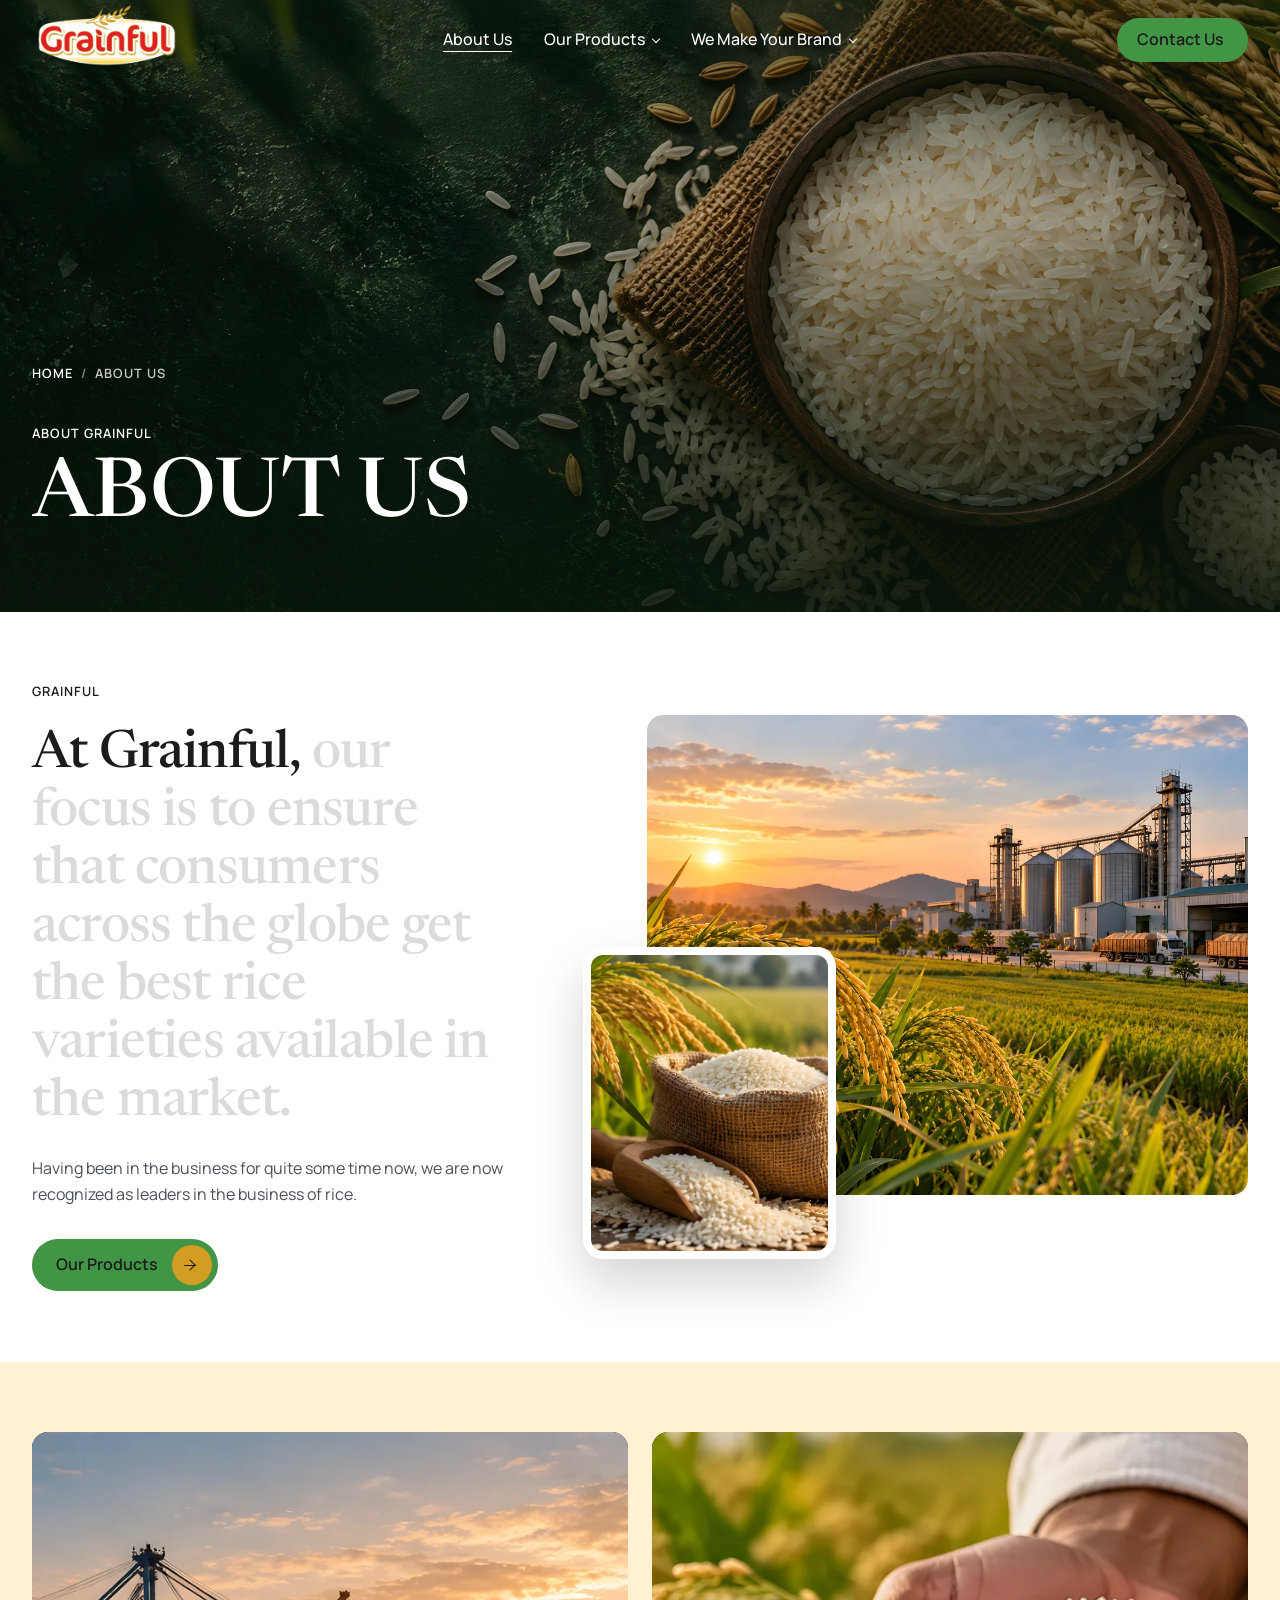
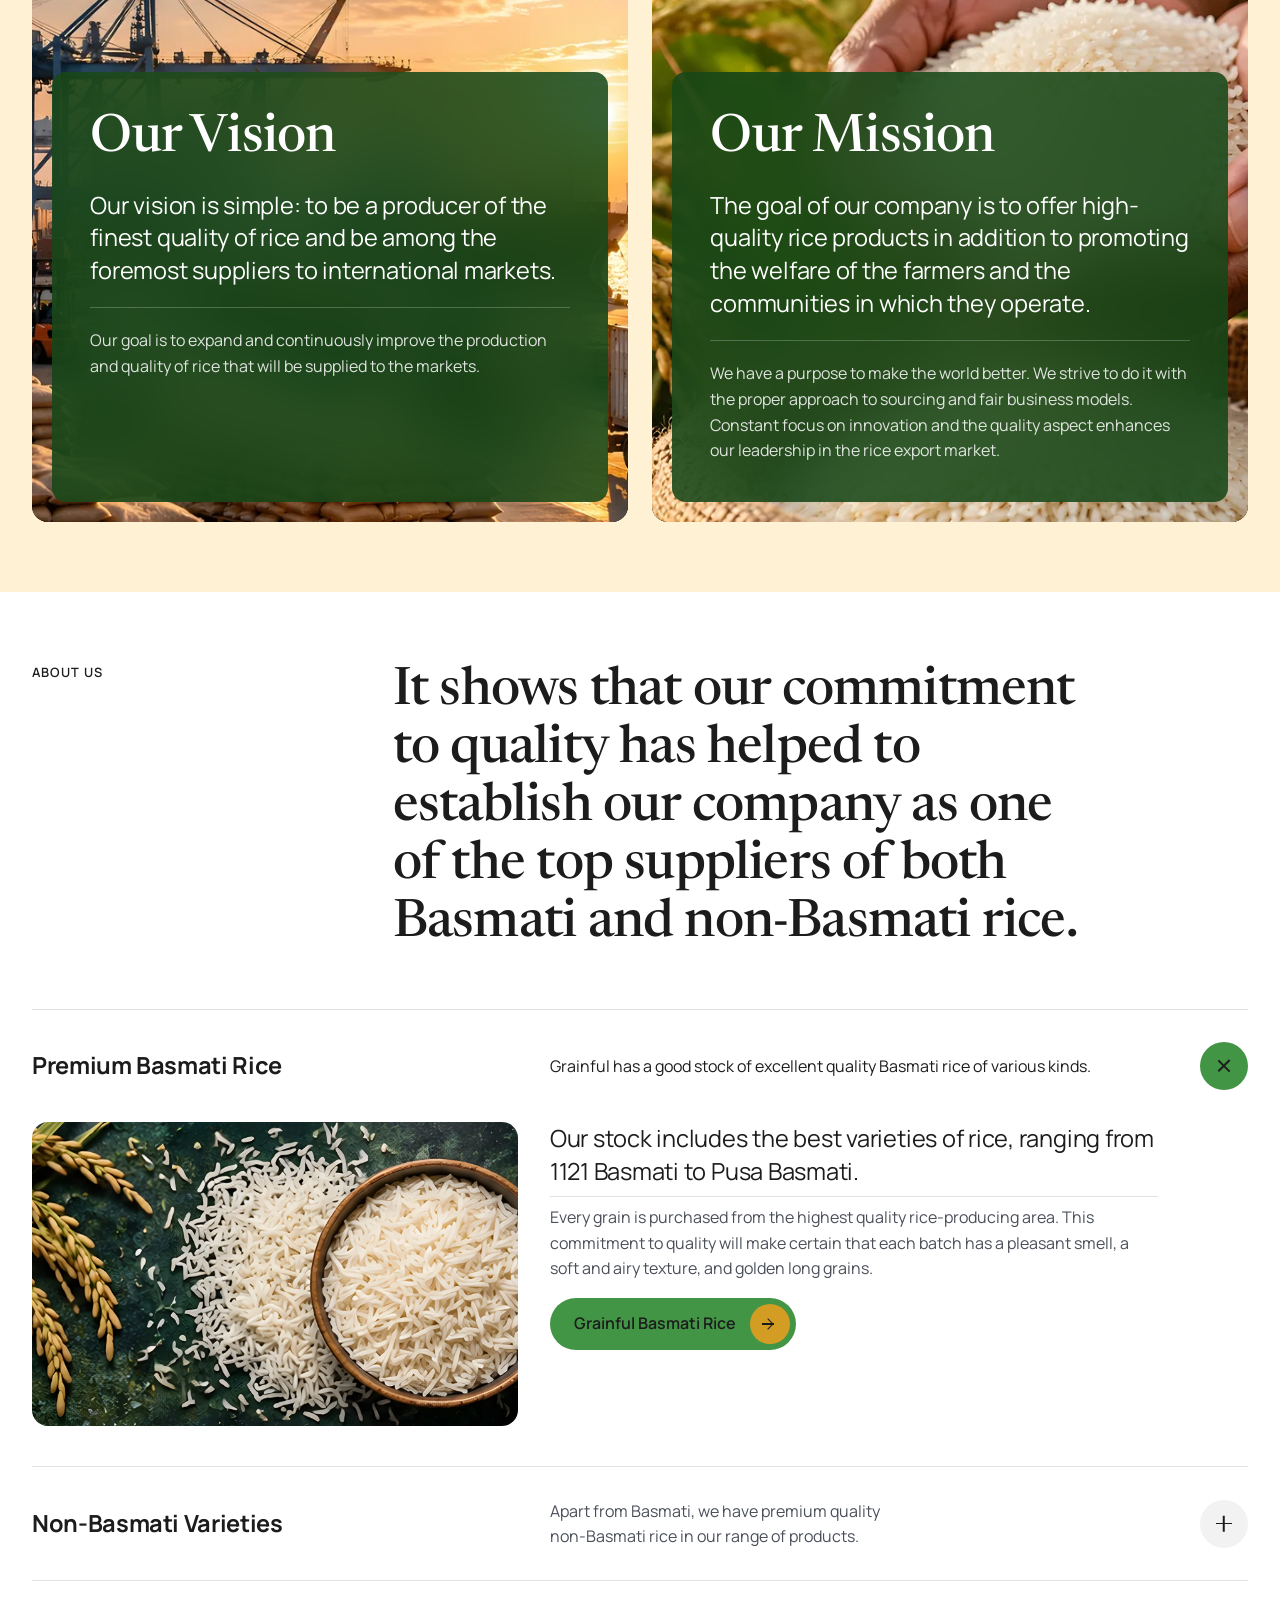
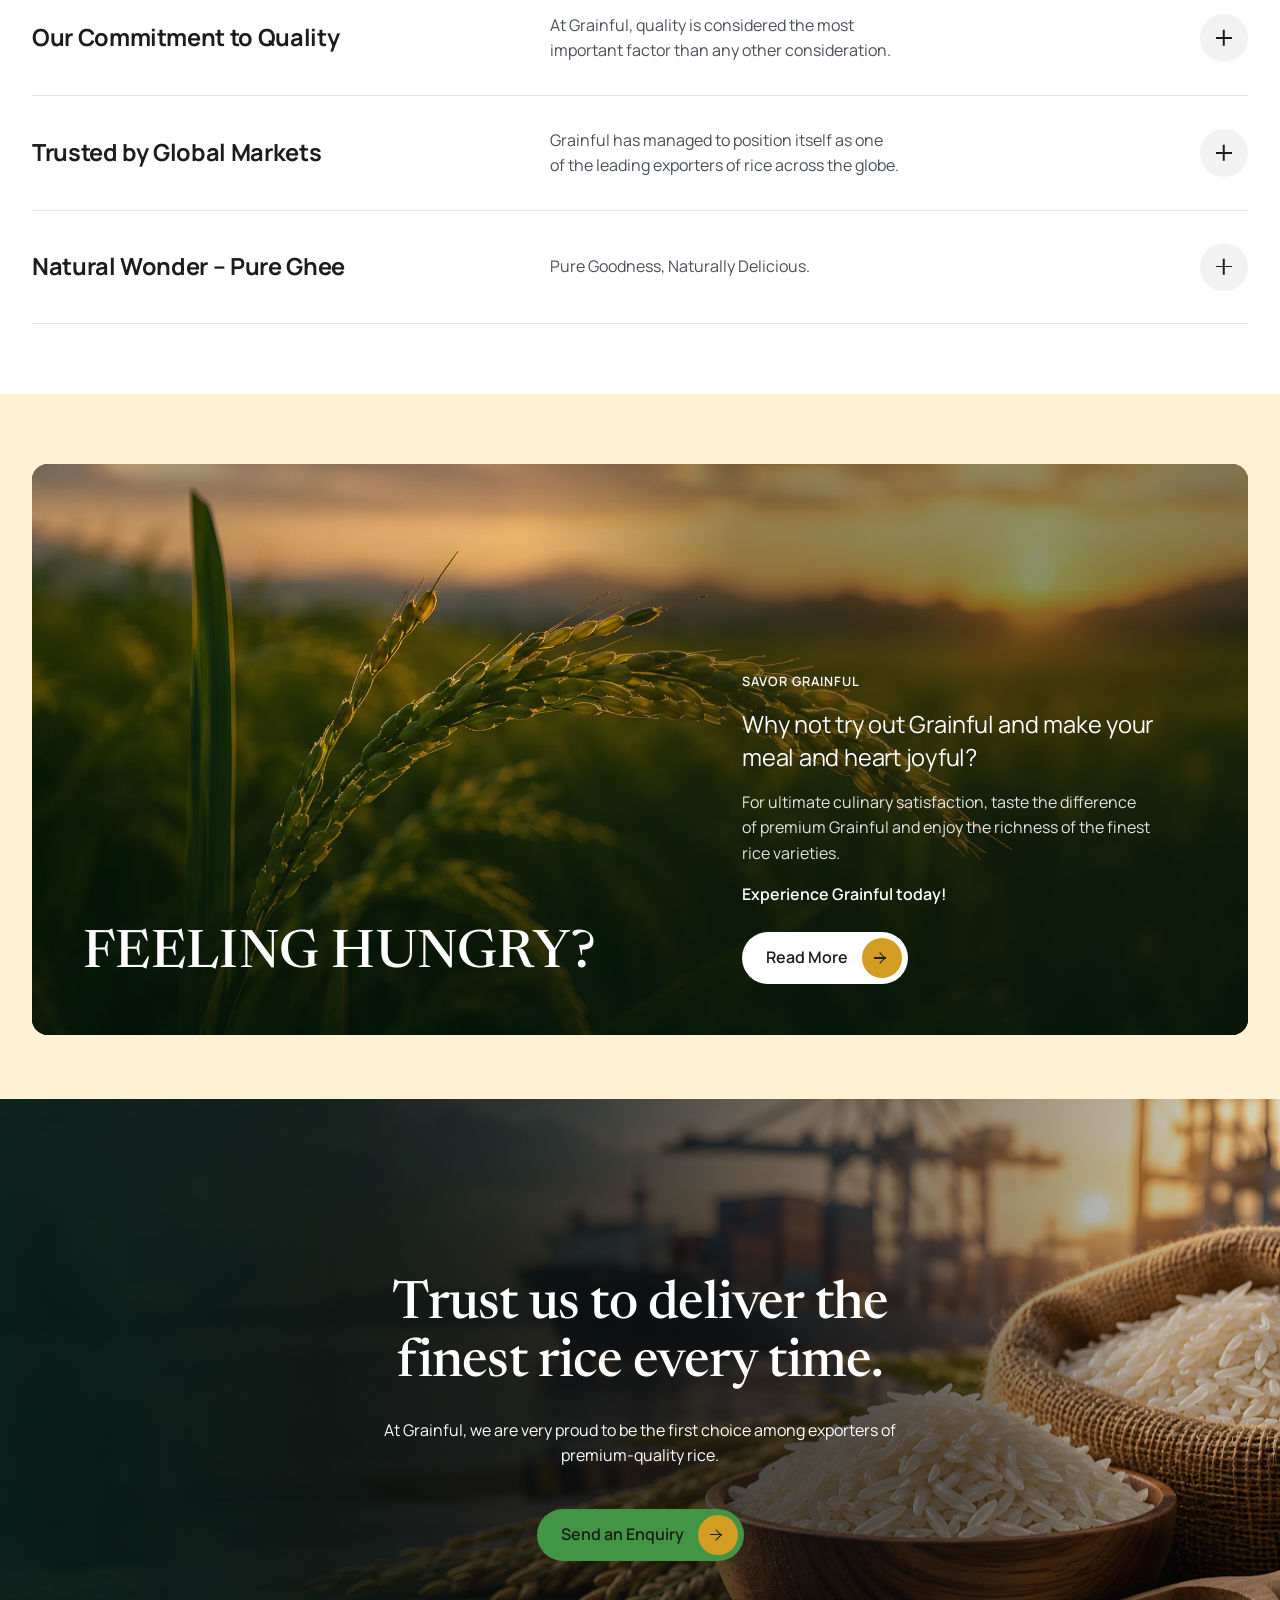
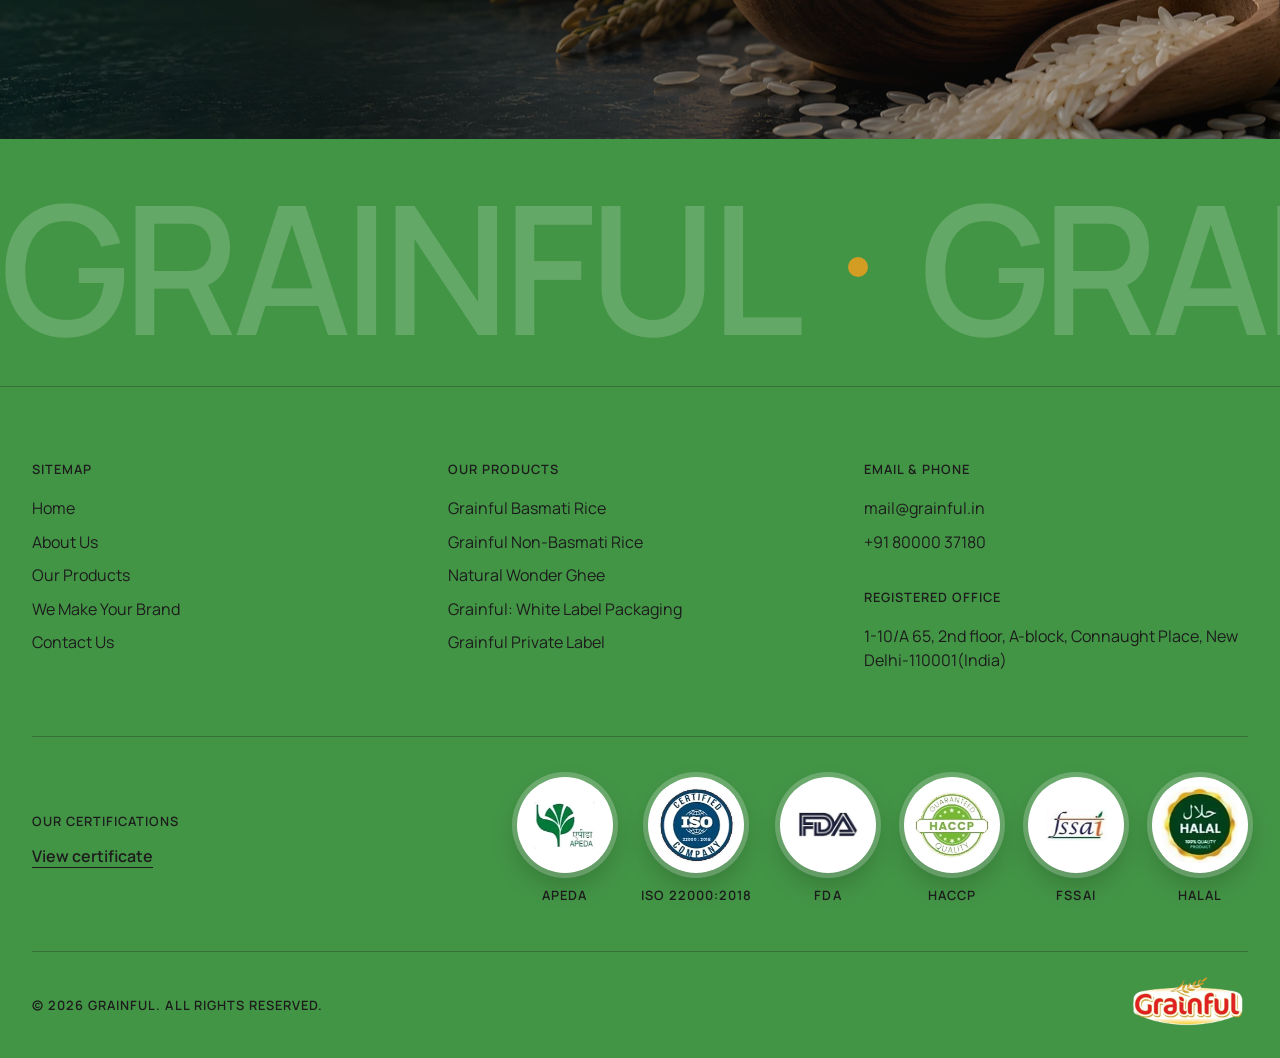
==== commit cee64ac9: "Private Label page head: client's packaging photo, shaded behind the title Co-Authored-By: Claude Op" ====
--- a/about-us/index.html
+++ b/about-us/index.html
@@ -18,7 +18,7 @@
   <link rel="preload" as="font" type="font/woff2" href="../assets/fonts/Manrope-Variable.woff2" crossorigin>
   <link rel="preload" as="font" type="font/woff2" href="../assets/fonts/Newsreader-Variable.woff2" crossorigin>
   <link rel="preload" as="image" href="../assets/img/pages/about-hero.webp" imagesrcset="../assets/img/pages/about-hero-1200.webp 1200w, ../assets/img/pages/about-hero.webp 2560w" imagesizes="100vw">
-  <link rel="stylesheet" href="../assets/css/styles.css?v=932b5a693f">
+  <link rel="stylesheet" href="../assets/css/styles.css?v=523eb3919f">
 </head>
 <body>
   <a class="skip" href="#main">Skip to content</a>
--- a/assets/css/styles.css
+++ b/assets/css/styles.css
@@ -1798,3 +1798,15 @@
    so it fills the pinned ground edge to edge (an oval fade would show its rim) and the frosted cards scroll over it */
 .svb--full { background: #1d2a1a; }
 .svb--full .svb-photo img { inset: 0; left: 0; bottom: auto; width: 100%; height: 100%; max-width: none; object-fit: cover; object-position: 62% 50%; transform: none; -webkit-mask-image: none; mask-image: none; }
+
+/* Private Label page head (client photo, 29 Oct 2026): the pouches, bowl and box stand on the right of a dark green
+   wall, starting a little left of centre, so a shade from the left dims the cream pouch behind the title on desktop;
+   phones aim at the pouches with the deeper shade */
+.pg-hero-img--privatelabel { object-position: 100% 50%; }
+@media (min-width: 861px) {
+  .pg-hero:has(.pg-hero-img--privatelabel)::before { background: linear-gradient(90deg, rgba(10, 24, 11, .55) 0%, rgba(10, 24, 11, .5) 45%, rgba(10, 24, 11, .28) 62%, rgba(10, 24, 11, 0) 76%), linear-gradient(180deg, rgba(10, 24, 11, .62) 0%, rgba(10, 24, 11, .35) 35%, rgba(10, 24, 11, .55) 70%, rgba(10, 24, 11, .82) 100%); }
+}
+@media (max-width: 860px) {
+  .pg-hero-img--privatelabel { object-position: 62% 50%; }
+  .pg-hero:has(.pg-hero-img--privatelabel)::before { background: linear-gradient(180deg, rgba(10, 24, 11, .62) 0%, rgba(10, 24, 11, .62) 35%, rgba(10, 24, 11, .7) 55%, rgba(10, 24, 11, .86) 100%); }
+}
